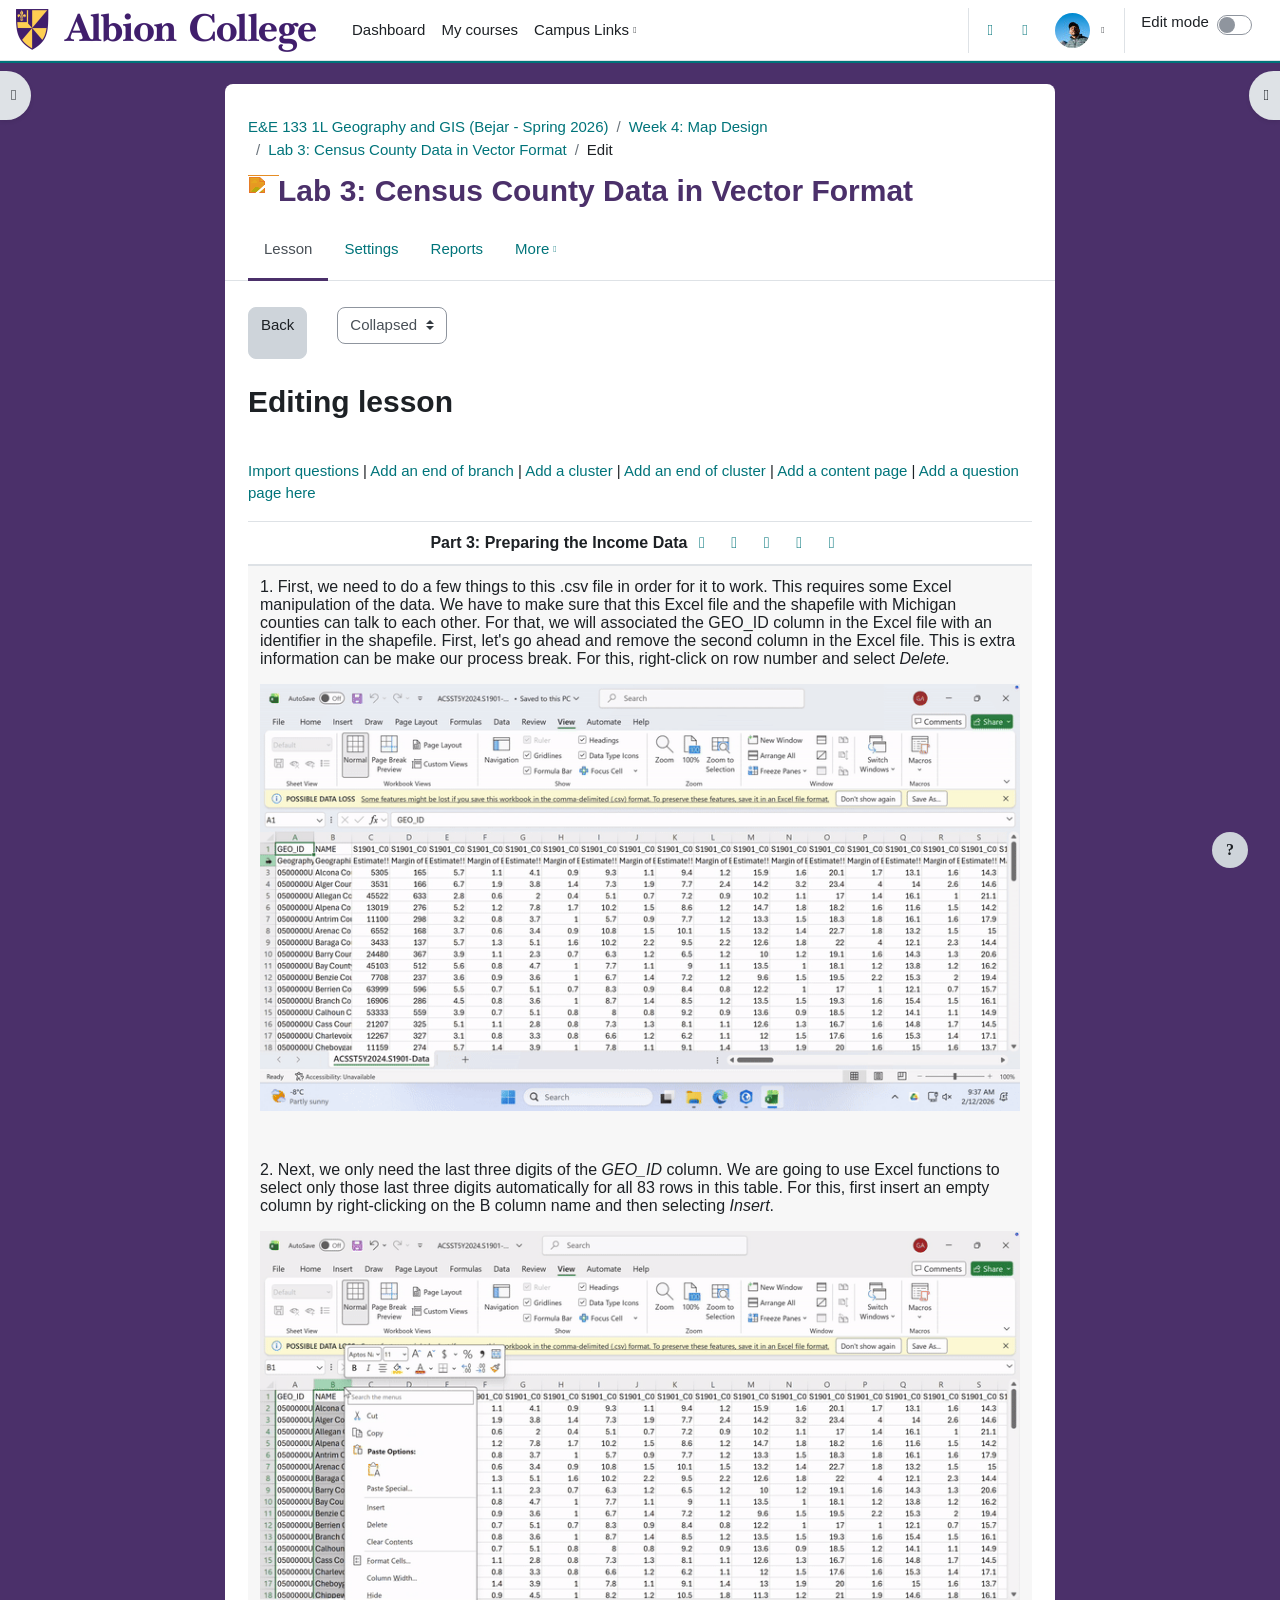
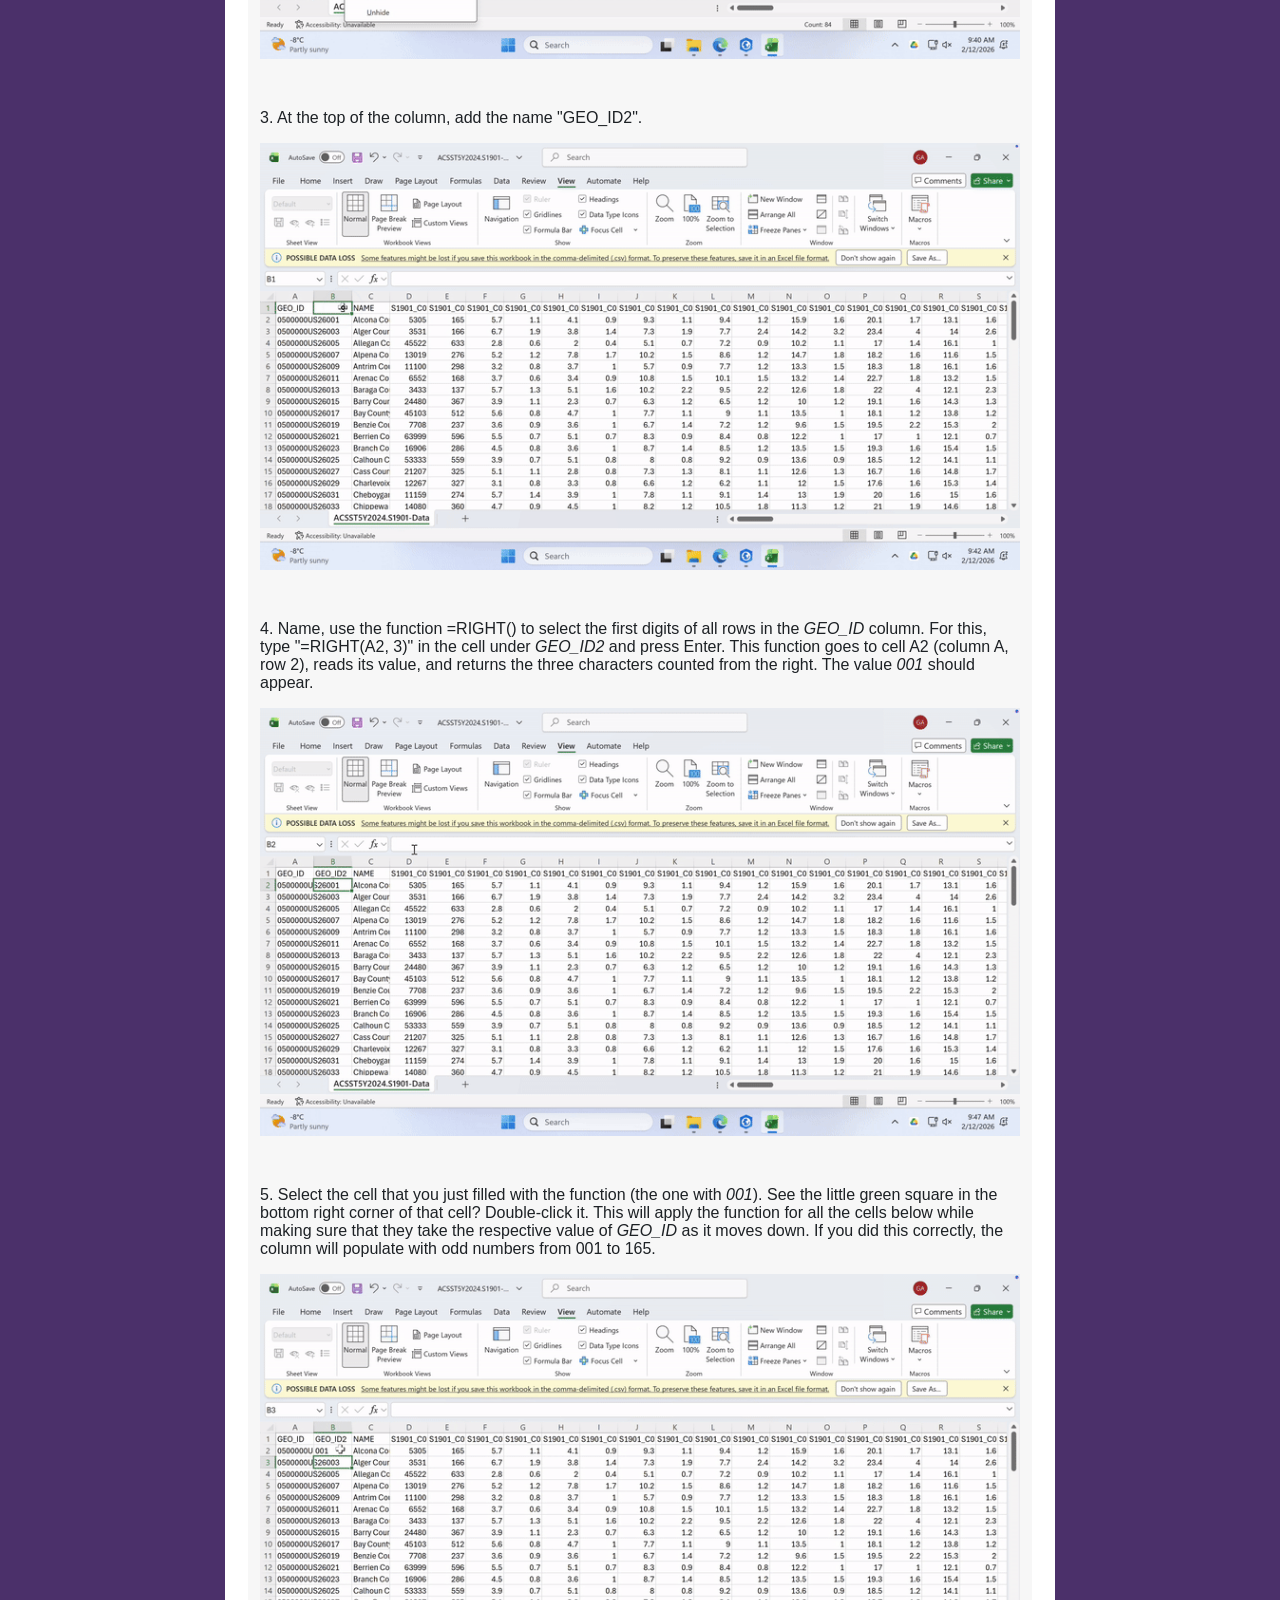
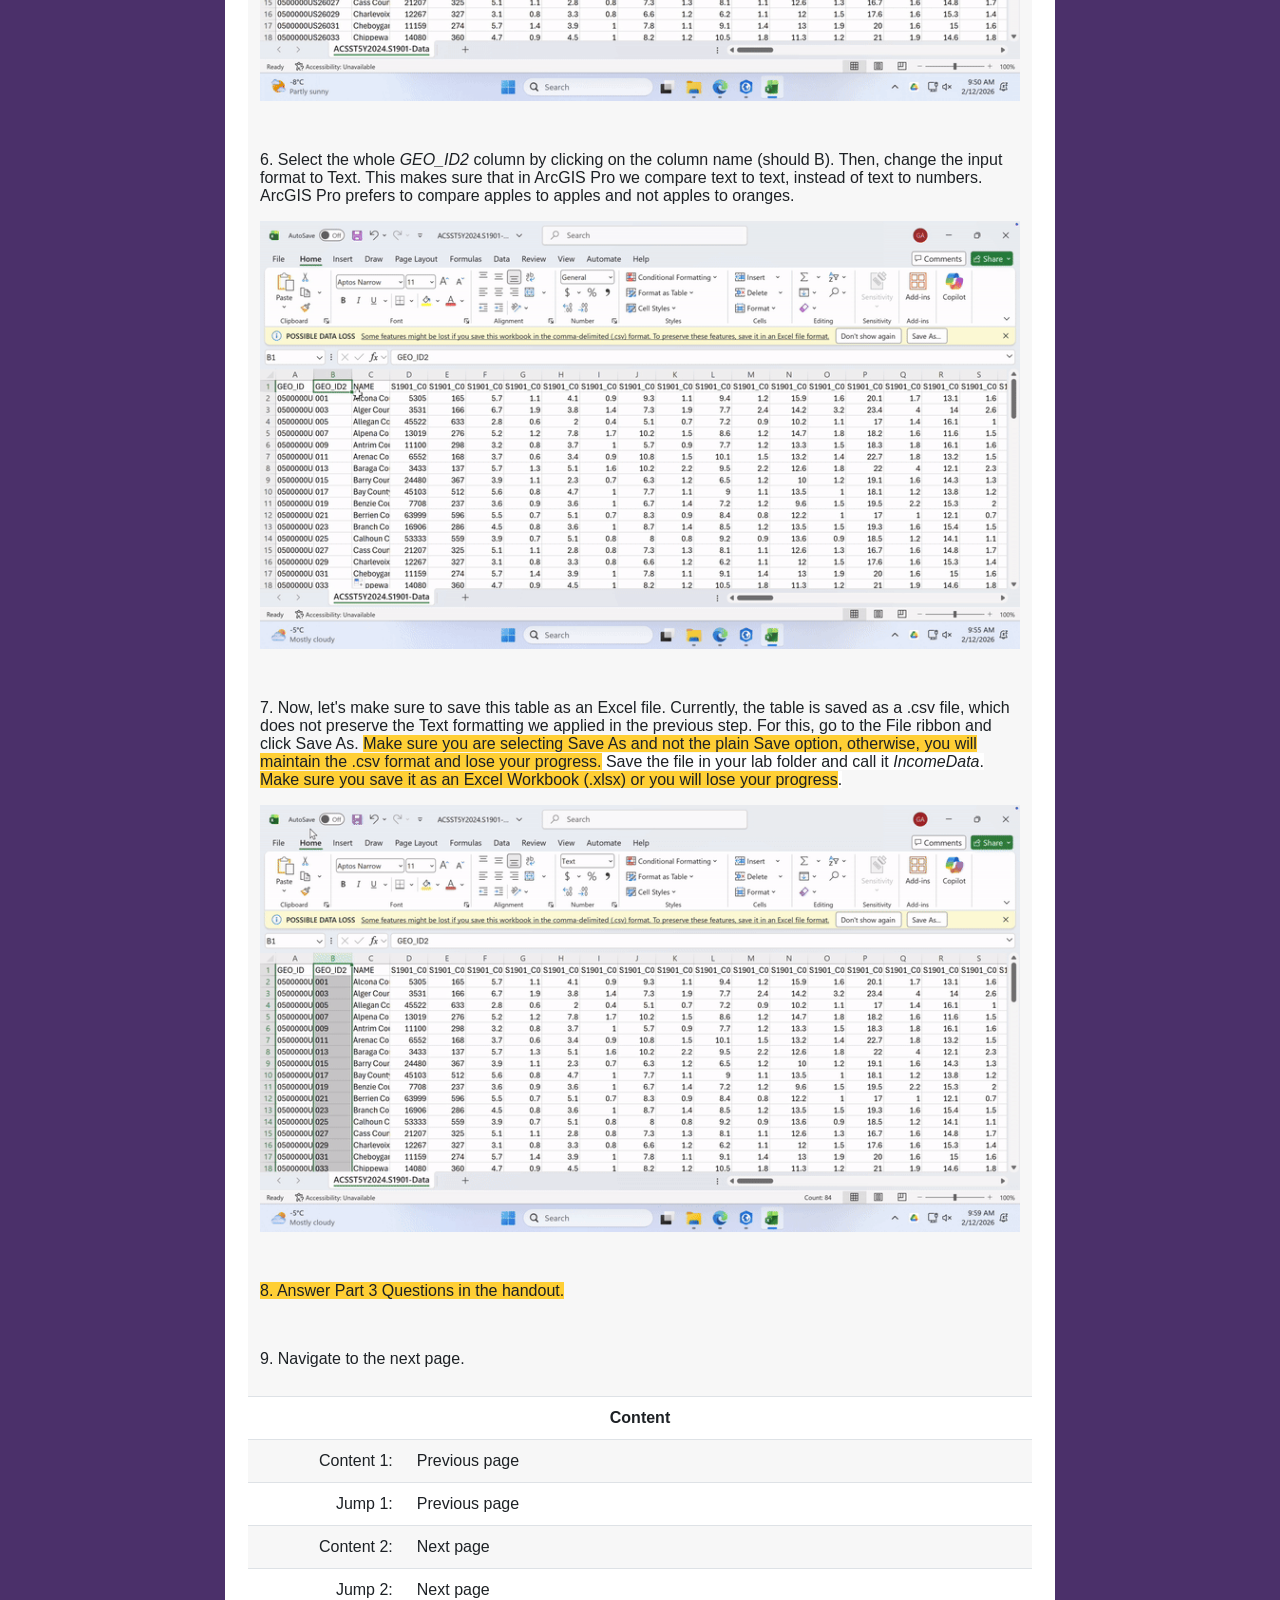
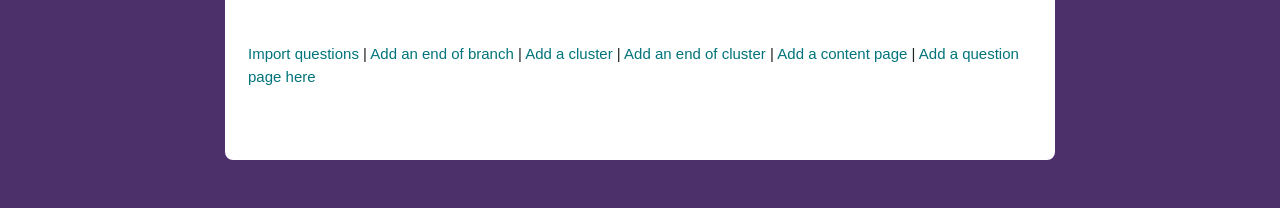
==== sample-assignment/index.html @ 01aa6464 "Added sample assignment" ====
<html dir="ltr" lang="en" xml:lang="en" class="yui3-js-enabled"><head>
    <title>E&amp;E 133 1L (Bejar - Spring 2026): Lab 3: Census County Data in Vector Format: Edit | Albion College</title>
    <link rel="shortcut icon" href="https://courses.albion.edu/theme/image.php/boost/theme/1770996211/favicon">
    <meta http-equiv="Content-Type" content="text/html; charset=utf-8">
<meta name="keywords" content="moodle, E&amp;E 133 1L (Bejar - Spring 2026): Lab 3: Census County Data in Vector Format: Edit | Albion College">
<link rel="stylesheet" type="text/css" href="theme/yui_combo.php"><link rel="stylesheet" type="text/css" href="theme/styles.php/boost/1770996211_1/all">


    <meta name="viewport" content="width=device-width, initial-scale=1.0">
<script type="text/javascript" charset="utf-8" async="" data-requirecontext="_" data-requiremodule="core/first" src="lib/requirejs.php/1770996211/core/first.js"></script><script type="text/javascript" charset="utf-8" async="" data-requirecontext="_" data-requiremodule="jqueryprivate" src="lib/javascript.php/1770996211/lib/requirejs/jquery_private.js"></script><script type="text/javascript" charset="utf-8" async="" data-requirecontext="_" data-requiremodule="jquery" src="lib/javascript.php/1770996211/lib/jquery/jquery_3.7.1.min.js"></script></head>
<body id="page-mod-lesson-edit" class="format-topics limitedwidth path-mod path-mod-lesson chrome dir-ltr lang-en_us yui-skin-sam yui3-skin-sam courses-albion-edu pagelayout-incourse course-17602 context-818056 cmid-650491 cm-type-lesson category-144 theme uses-drawers jsenabled">
<div class="toast-wrapper mx-auto py-0 fixed-top" role="status" aria-live="polite"></div>
<div id="page-wrapper" class="d-print-block">

    <div>
    <a class="sr-only sr-only-focusable" href="#maincontent">Skip to main content</a>
</div><script src="lib/javascript.php/1770996211/lib/polyfills/polyfill.js"></script>
<script src="theme/yui_combo.php"></script><script src="lib/javascript.php/1770996211/lib/javascript_static.js"></script>




    <nav class="navbar fixed-top navbar-light bg-white navbar-expand" aria-label="Site navigation">
        <div class="container-fluid">
            <button class="navbar-toggler aabtn d-block d-md-none px-1 my-1 border-0" data-toggler="drawers" data-action="toggle" data-target="theme_boost-drawers-primary">
                <span class="navbar-toggler-icon"></span>
                <span class="sr-only">Side panel</span>
            </button>
    
            <a href="https://courses.albion.edu/my/courses.php" class="navbar-brand d-none d-md-flex align-items-center m-0 me-4 p-0 aabtn">
    
                    <img src="pluginfile.php/1/core_admin/logocompact/300x300/1770996211/albion_2_20color.png" class="logo me-1" alt="Albion College">
            </a>
                <div class="primary-navigation">
                    <nav class="moremenu navigation observed">
                        <ul id="moremenu-69914326d7379-navbar-nav" role="menubar" class="nav more-nav navbar-nav">
                                    <li data-key="home" class="nav-item" role="none" data-forceintomoremenu="false">
                                                <a role="menuitem" class="nav-link  " href="https://courses.albion.edu/?redirect=0" data-disableactive="true" tabindex="0" aria-current="true">
                                                    Home
                                                </a>
                                    </li>
                                    <li data-key="myhome" class="nav-item" role="none" data-forceintomoremenu="false">
                                                <a role="menuitem" class="nav-link  " href="https://courses.albion.edu/my/" data-disableactive="true" tabindex="-1">
                                                    Dashboard
                                                </a>
                                    </li>
                                    <li data-key="mycourses" class="nav-item" role="none" data-forceintomoremenu="false">
                                                <a role="menuitem" class="nav-link  " href="https://courses.albion.edu/my/courses.php" data-disableactive="true" tabindex="-1">
                                                    My courses
                                                </a>
                                    </li>
                                    <li class="dropdown nav-item" role="none" data-forceintomoremenu="false">
                                        <a class="dropdown-toggle nav-link  " id="drop-down-69914326d727a" role="menuitem" data-toggle="dropdown" aria-haspopup="true" aria-expanded="false" href="#" aria-controls="drop-down-menu-69914326d727a" tabindex="-1">
                                            Campus Links
                                        </a>
                                        <div class="dropdown-menu" role="menu" id="drop-down-menu-69914326d727a" aria-labelledby="drop-down-69914326d727a">
                                                        <a class="dropdown-item" role="menuitem" href="https://albion.edu/ " target="_blank" data-disableactive="true" tabindex="-1">
                                                            Albion Home
                                                        </a>
                                                        <a class="dropdown-item" role="menuitem" href="https://www.albion.edu/offices/registrar/academic-calendar/" target="_blank" data-disableactive="true" tabindex="-1">
                                                            Academic Calendar
                                                        </a>
                                                        <a class="dropdown-item" role="menuitem" href="https://today.albion.edu/ " target="_blank" data-disableactive="true" tabindex="-1">
                                                            Albion Today
                                                        </a>
                                                        <a class="dropdown-item" role="menuitem" href="https://www.albion.edu/events/ " target="_blank" data-disableactive="true" tabindex="-1">
                                                            Campus Events
                                                        </a>
                                                        <a class="dropdown-item" role="menuitem" href="https://library.albion.edu/" target="_blank" data-disableactive="true" tabindex="-1">
                                                            Library
                                                        </a>
                                                        <a class="dropdown-item" role="menuitem" href="https://www.albion.edu/offices/cutler-center/accessibility-services/ " target="_blank" data-disableactive="true" tabindex="-1">
                                                            Accessibility Services
                                                        </a>
                                                        <a class="dropdown-item" role="menuitem" href="https://www.albion.edu/offices/cutler-center/tutoring/ " target="_blank" data-disableactive="true" tabindex="-1">
                                                            Peer Tutoring
                                                        </a>
                                                        <a class="dropdown-item" role="menuitem" href="https://www.albion.edu/offices/cutler-center/writing-consultations/ " target="_blank" data-disableactive="true" tabindex="-1">
                                                            Writing Center Consultations
                                                        </a>
                                                        <a class="dropdown-item" role="menuitem" href="https://coursewebs.albion.edu/grade/report/overview/index.php" data-disableactive="true" tabindex="-1">
                                                            View Grades
                                                        </a>
                                        </div>
                                    </li>
                            <li role="none" class="nav-item dropdown dropdownmoremenu d-none" data-region="morebutton">
                                <a class="dropdown-toggle nav-link " href="#" id="moremenu-dropdown-69914326d7379" role="menuitem" data-toggle="dropdown" aria-haspopup="true" aria-expanded="false" tabindex="-1">
                                    More
                                </a>
                                <ul class="dropdown-menu dropdown-menu-left" data-region="moredropdown" aria-labelledby="moremenu-dropdown-69914326d7379" role="menu">
                                </ul>
                            </li>
                        </ul>
                    </nav>
                </div>
    
            <ul class="navbar-nav d-none d-md-flex my-1 px-1">
                <!-- page_heading_menu -->
                
            </ul>
    
            <div id="usernavigation" class="navbar-nav ms-auto h-100">
                    <div id="searchinput-navbar-69914326d83f669914326d3d9f6" class="simplesearchform">
    <div class="collapse" id="searchform-navbar">
        <form autocomplete="off" action="https://courses.albion.edu/search/index.php" method="get" accept-charset="utf-8" class="mform d-flex flex-wrap align-items-center searchform-navbar">
                <input type="hidden" name="context" value="818056">
            <div class="input-group">
                <label for="searchinput-69914326d83f669914326d3d9f6">
                    <span class="sr-only">Search</span>
                </label>
                    <input type="text" id="searchinput-69914326d83f669914326d3d9f6" class="form-control withclear" placeholder="Search" aria-label="Search" name="q" data-region="input" autocomplete="off">
                    <a class="btn btn-close" data-action="closesearch" data-toggle="collapse" href="#searchform-navbar" role="button">
                        <i class="icon fa fa-xmark fa-fw " aria-hidden="true"></i>
                        <span class="sr-only">Close</span>
                    </a>
                <div class="input-group-append">
                    <button type="submit" class="btn btn-submit" data-action="submit">
                        <i class="icon fa fa-magnifying-glass fa-fw " aria-hidden="true"></i>
                        <span class="sr-only">Search</span>
                    </button>
                </div>
            </div>
        </form>
    </div>
    <a class="btn btn-open rounded-0 nav-link" data-toggle="collapse" data-action="opensearch" href="#searchform-navbar" role="button" aria-expanded="false" aria-controls="searchform-navbar" title="Toggle search input">
        <i class="icon fa fa-magnifying-glass fa-fw " aria-hidden="true"></i>
        <span class="sr-only">Toggle search input</span>
    </a>
</div>
                    <div class="divider border-start h-75 align-self-center mx-1"></div>
                <div class="popover-region collapsed popover-region-notifications" id="nav-notification-popover-container" data-userid="11160" data-region="popover-region">
    <div class="popover-region-toggle nav-link icon-no-margin" data-region="popover-region-toggle" aria-controls="popover-region-container-69914326d876269914326d3d9f7" aria-haspopup="true" aria-expanded="false" aria-label=" Show notification window with no new notifications   " title=" Show notification window with no new notifications   " tabindex="0" role="button">
                <i class="icon fa fa-bell fa-fw " aria-hidden="true"></i>
        <div class="count-container hidden" data-region="count-container" aria-hidden="true">
            0
        </div>

    </div>
    <div id="popover-region-container-69914326d876269914326d3d9f7" class="popover-region-container" data-region="popover-region-container" aria-hidden="true" aria-label="Notification window" role="region">
        <div class="popover-region-header-container">
            <h3 class="popover-region-header-text" data-region="popover-region-header-text">Notifications</h3>
            <div class="popover-region-header-actions" data-region="popover-region-header-actions">        <a class="mark-all-read-button" href="#" title="Mark all as read" data-action="mark-all-read" role="button" aria-label="Mark all as read">
            <span class="normal-icon"><i class="icon fa fa-check fa-fw " aria-hidden="true"></i></span>
            <span class="loading-icon icon-no-margin"><i class="icon fa fa-spinner fa-spin fa-fw " title="Loading" role="img" aria-label="Loading"></i></span>
            <span aria-live="polite" class="sr-only" data-region="notification-read-feedback"></span>
        </a>
            <a href="https://courses.albion.edu/message/notificationpreferences.php" title="Notification preferences" aria-label="Notification preferences">
                <i class="icon fa fa-gear fa-fw " aria-hidden="true"></i></a>
</div>
        </div>
        <div class="popover-region-content-container" data-region="popover-region-content-container">
            <div class="popover-region-content" data-region="popover-region-content">
                        <div class="all-notifications" data-region="all-notifications" role="log" aria-busy="false" aria-atomic="false" aria-relevant="additions"></div>
        <div class="empty-message" tabindex="0" data-region="empty-message">You have no notifications</div>

            </div>
            <span class="loading-icon icon-no-margin"><i class="icon fa fa-spinner fa-spin fa-fw " title="Loading" role="img" aria-label="Loading"></i></span>
        </div>
                <a class="see-all-link" href="https://courses.albion.edu/message/output/popup/notifications.php">
                    <div class="popover-region-footer-container">
                        <div class="popover-region-seeall-text">See all</div>
                    </div>
                </a>
    </div>
</div><div class="popover-region collapsed" data-region="popover-region-messages">
    <a id="message-drawer-toggle-69914326d8b0569914326d3d9f8" class="nav-link popover-region-toggle position-relative icon-no-margin" href="#" aria-label="Toggle messaging drawer" title="Toggle messaging drawer" role="button" aria-expanded="false" aria-describedby="unread-messages-count-69914326d8b0569914326d3d9f8">
        <i class="icon fa fa-message fa-fw " aria-hidden="true"></i>
        <div class="count-container hidden" data-region="count-container">
            <span aria-hidden="true">0</span>
            <span class="sr-only" id="unread-messages-count-69914326d8b0569914326d3d9f8">There are 0 unread conversations</span>
        </div>
    </a>
    <span class="sr-only sr-only-focusable" data-region="jumpto" tabindex="-1"></span></div>
                <div class="d-flex align-items-stretch usermenu-container" data-region="usermenu">
                        <div class="usermenu">
                                <div class="dropdown show">
                                    <a href="#" role="button" id="user-menu-toggle" data-toggle="dropdown" aria-label="User menu" aria-haspopup="true" aria-controls="user-action-menu" class="btn dropdown-toggle">
                                        <span class="userbutton">
                                            <span class="avatars">
                                                    <span class="avatar current">
                                                        <img src="pluginfile.php/787821/user/icon/boost/f2" class="userpicture" width="35" height="35" alt="">
                                                    </span>
                                            </span>
                                        </span>
                                    </a>
                                    <div id="user-action-menu" class="dropdown-menu dropdown-menu-right">
                                        <div id="usermenu-carousel" class="carousel slide" data-touch="false" data-interval="false" data-keyboard="false">
                                            <div class="carousel-inner">
                                                <div id="carousel-item-main" class="carousel-item active" role="menu" tabindex="-1" aria-label="User">
                                                            <a href="https://courses.albion.edu/user/profile.php" class="dropdown-item" role="menuitem" tabindex="-1">
                                                                    
                                                                Profile
                                                            </a>
                                                        
                                                            <a href="https://courses.albion.edu/grade/report/overview/index.php" class="dropdown-item" role="menuitem" tabindex="-1">
                                                                    
                                                                View Grades
                                                            </a>
                                                        
                                                            <a href="https://courses.albion.edu/calendar/view.php?view=month" class="dropdown-item" role="menuitem" tabindex="-1">
                                                                    
                                                                Calendar
                                                            </a>
                                                        
                                                        <div class="dropdown-divider"></div>
                                                            <a href="https://courses.albion.edu/user/preferences.php" class="dropdown-item" role="menuitem" tabindex="-1">
                                                                    
                                                                Preferences
                                                            </a>
                                                        
                                                            <a href="#" class="carousel-navigation-link dropdown-item" role="menuitem" tabindex="-1" data-carousel-target-id="carousel-item-69914326d766d">
                                                                    
                                                                Language
                                                            </a>
                                                        
                                                            <a href="https://courses.albion.edu/course/switchrole.php?id=17602&amp;switchrole=-1&amp;returnurl=%2Fmod%2Flesson%2Fedit.php%3Fid%3D650491%26mode%3Dsingle" class="dropdown-item" role="menuitem" tabindex="-1">
                                                                    
                                                                Switch role to...
                                                            </a>
                                                        <div class="dropdown-divider"></div>
                                                            <a href="https://courses.albion.edu/login/logout.php?sesskey=QKSdjbCVOu" class="dropdown-item" role="menuitem" tabindex="-1">
                                                                    
                                                                Log out
                                                            </a>
                                                        
                                                </div>
                                                    <div id="carousel-item-69914326d766d" role="menu" class="carousel-item submenu" tabindex="-1" aria-label="Language selector">
                                                        <div class="d-flex flex-column h-100">
                                                            <div class="header">
                                                                <button type="button" class="btn btn-icon carousel-navigation-link text-decoration-none text-body" data-carousel-target-id="carousel-item-main" aria-label="Go back to user menu">
                                                                    <span class="dir-rtl-hide"><img class="icon " alt="" aria-hidden="true" src="theme/image.php/boost/core/1770996211/i/arrow_left"></span>
                                                                    <span class="dir-ltr-hide"><img class="icon " alt="" aria-hidden="true" src="theme/image.php/boost/core/1770996211/i/arrow_right"></span>
                                                                </button>
                                                                <span class="ps-2" id="carousel-item-title-69914326d766d">Language selector</span>
                                                            </div>
                                                            <div class="dropdown-divider"></div>
                                                            <div class="items h-100 overflow-auto" role="menu" aria-labelledby="carousel-item-title-69914326d766d">
                                                                        <a href="https://courses.albion.edu/mod/lesson/edit.php?id=650491&amp;mode=single&amp;lang=de" class="dropdown-item ps-5" role="menuitem" tabindex="-1" lang="de">
                                                                            Deutsch ‎(de)‎
                                                                        </a>
                                                                        <a href="https://courses.albion.edu/mod/lesson/edit.php?id=650491&amp;mode=single&amp;lang=de_du" class="dropdown-item ps-5" role="menuitem" tabindex="-1" lang="de">
                                                                            Deutsch (du) ‎(de_du)‎
                                                                        </a>
                                                                        <a href="#" class="dropdown-item ps-5" role="menuitem" tabindex="-1" aria-current="true">
                                                                            English ‎(en_us)‎
                                                                        </a>
                                                                        <a href="https://courses.albion.edu/mod/lesson/edit.php?id=650491&amp;mode=single&amp;lang=es_es" class="dropdown-item ps-5" role="menuitem" tabindex="-1" lang="es">
                                                                            Español - España ‎(es_es)‎
                                                                        </a>
                                                                        <a href="https://courses.albion.edu/mod/lesson/edit.php?id=650491&amp;mode=single&amp;lang=es" class="dropdown-item ps-5" role="menuitem" tabindex="-1" lang="es">
                                                                            Español - Internacional ‎(es)‎
                                                                        </a>
                                                                        <a href="https://courses.albion.edu/mod/lesson/edit.php?id=650491&amp;mode=single&amp;lang=fr" class="dropdown-item ps-5" role="menuitem" tabindex="-1" lang="fr">
                                                                            Français ‎(fr)‎
                                                                        </a>
                                                                        <a href="https://courses.albion.edu/mod/lesson/edit.php?id=650491&amp;mode=single&amp;lang=ja" class="dropdown-item ps-5" role="menuitem" tabindex="-1" lang="ja">
                                                                            日本語 ‎(ja)‎
                                                                        </a>
                                                            </div>
                                                        </div>
                                                    </div>
                                            </div>
                                        </div>
                                    </div>
                                </div>
                        </div>
                </div>
                <div class="divider border-start h-75 align-self-center ms-1 me-3"></div>
<form action="https://courses.albion.edu/editmode.php" method="post" class="d-flex align-items-center editmode-switch-form">
    <div class="input-group">
        <label class="me-2 mb-0 " for="69914326d8f7569914326d3d9f9-editingswitch">
            Edit mode
        </label>
        <div class="custom-control custom-switch">
            <input type="checkbox" name="setmode" class="custom-control-input" id="69914326d8f7569914326d3d9f9-editingswitch" data-context="818056" data-pageurl="https://courses.albion.edu/mod/lesson/edit.php?id=650491&amp;mode=single">
            <span class="custom-control-label">&nbsp;</span>
        </div>
    </div>
    <input type="hidden" name="sesskey" value="QKSdjbCVOu">
    <input type="hidden" name="pageurl" value="https://courses.albion.edu/mod/lesson/edit.php?id=650491&amp;mode=single">
    <input type="hidden" name="context" value="818056">
    <noscript>
        <input type="submit" value="Set mode">
    </noscript>
</form>
            </div>
        </div>
    </nav>
    

<div class="drawer drawer-left drawer-primary d-print-none" data-region="fixed-drawer" id="theme_boost-drawers-primary" data-preference="" data-state="show-drawer-primary" data-forceopen="0" data-close-on-resize="1" aria-hidden="true">
    <div class="drawerheader">
        <button class="btn drawertoggle icon-no-margin hidden" data-toggler="drawers" data-action="closedrawer" data-target="theme_boost-drawers-primary" data-toggle="tooltip" data-placement="right" title="Close drawer" data-aria-hidden-tab-index="" tabindex="-1">
            <i class="icon fa fa-xmark fa-fw " aria-hidden="true"></i>
        </button>
        <a href="https://courses.albion.edu/my/courses.php" title="Albion College" data-region="site-home-link" class="aabtn text-reset d-flex align-items-center py-1 h-100 d-md-none" data-aria-hidden-tab-index="" tabindex="-1">
                        <img src="pluginfile.php/1/core_admin/logocompact/300x300/1770996211/albion_2_20color.png" class="logo py-1 h-100" alt="Albion College">

        </a>
        <div class="drawerheadercontent hidden">
            
        </div>
    </div>
    <div class="drawercontent drag-container" data-usertour="scroller">
                <div class="list-group">
                <a href="https://courses.albion.edu/?redirect=0" class="list-group-item list-group-item-action  " data-aria-hidden-tab-index="" tabindex="-1">
                    Home
                </a>
                <a href="https://courses.albion.edu/my/" class="list-group-item list-group-item-action  " data-aria-hidden-tab-index="" tabindex="-1">
                    Dashboard
                </a>
                <a href="https://courses.albion.edu/my/courses.php" class="list-group-item list-group-item-action  " data-aria-hidden-tab-index="" tabindex="-1">
                    My courses
                </a>
                <a id="drop-down-1" href="#" class="list-group-item list-group-item-action icons-collapse-expand collapsed d-flex" data-toggle="collapse" data-target="#drop-down-menu-1" aria-expanded="false" aria-controls="drop-down-menu-1" data-aria-hidden-tab-index="" tabindex="-1">
                    Campus Links
                    <span class="ms-auto expanded-icon icon-no-margin mx-2">
                        <i class="icon fa fa-chevron-down fa-fw " aria-hidden="true"></i>
                        <span class="sr-only">
                            Collapse
                        </span>
                    </span>
                    <span class="ms-auto collapsed-icon icon-no-margin mx-2">
                        <i class="icon fa fa-chevron-right fa-fw " aria-hidden="true"></i>
                        <span class="sr-only">
                            Expand
                        </span>
                    </span>
                </a>
                <div class="collapse list-group-item p-0 border-0" role="menu" id="drop-down-menu-1" aria-labelledby="drop-down-1">
                             <a href="https://albion.edu/ " target="_blank" class="ps-5 bg-light list-group-item list-group-item-action" data-aria-hidden-tab-index="" tabindex="-1">Albion Home</a>
                             <a href="https://www.albion.edu/offices/registrar/academic-calendar/" target="_blank" class="ps-5 bg-light list-group-item list-group-item-action" data-aria-hidden-tab-index="" tabindex="-1">Academic Calendar</a>
                             <a href="https://today.albion.edu/ " target="_blank" class="ps-5 bg-light list-group-item list-group-item-action" data-aria-hidden-tab-index="" tabindex="-1">Albion Today</a>
                             <a href="https://www.albion.edu/events/ " target="_blank" class="ps-5 bg-light list-group-item list-group-item-action" data-aria-hidden-tab-index="" tabindex="-1">Campus Events</a>
                             <a href="https://library.albion.edu/" target="_blank" class="ps-5 bg-light list-group-item list-group-item-action" data-aria-hidden-tab-index="" tabindex="-1">Library</a>
                             <a href="https://www.albion.edu/offices/cutler-center/accessibility-services/ " target="_blank" class="ps-5 bg-light list-group-item list-group-item-action" data-aria-hidden-tab-index="" tabindex="-1">Accessibility Services</a>
                             <a href="https://www.albion.edu/offices/cutler-center/tutoring/ " target="_blank" class="ps-5 bg-light list-group-item list-group-item-action" data-aria-hidden-tab-index="" tabindex="-1">Peer Tutoring</a>
                             <a href="https://www.albion.edu/offices/cutler-center/writing-consultations/ " target="_blank" class="ps-5 bg-light list-group-item list-group-item-action" data-aria-hidden-tab-index="" tabindex="-1">Writing Center Consultations</a>
                             <a href="https://coursewebs.albion.edu/grade/report/overview/index.php" class="ps-5 bg-light list-group-item list-group-item-action" data-aria-hidden-tab-index="" tabindex="-1">View Grades</a>
                </div>
        </div>

    </div>
</div>
        <div class="drawer drawer-left d-print-none scrolled" data-region="fixed-drawer" id="theme_boost-drawers-courseindex" data-preference="drawer-open-index" data-state="show-drawer-left" data-forceopen="0" data-close-on-resize="0" aria-hidden="true">
    <div class="drawerheader">
        <button class="btn drawertoggle icon-no-margin hidden" data-toggler="drawers" data-action="closedrawer" data-target="theme_boost-drawers-courseindex" data-toggle="tooltip" data-placement="right" title="Close course index" data-aria-hidden-tab-index="" tabindex="-1">
            <i class="icon fa fa-xmark fa-fw " aria-hidden="true"></i>
        </button>
        <a href="https://courses.albion.edu/my/courses.php" title="Albion College" data-region="site-home-link" class="aabtn text-reset d-flex align-items-center py-1 h-100 d-md-none" data-aria-hidden-tab-index="" tabindex="-1">
            
        </a>
        <div class="drawerheadercontent hidden">
                            <div id="courseindexdrawercontrols" class="dropdown">
                    <button class="btn btn-icon rounded-circle mx-2" type="button" data-toggle="dropdown" aria-haspopup="true" aria-expanded="false" title="Course index options" data-aria-hidden-tab-index="" tabindex="-1">
                        <i class="icon fa fa-ellipsis-v fa-fw m-0" aria-hidden="true"></i>
                    </button>
                    <div class="dropdown-menu dropdown-menu-right">
                        <a class="dropdown-item" href="#" data-action="expandallcourseindexsections" data-aria-hidden-tab-index="" tabindex="-1">
                            <i class="icon fa fa-angles-down fa-fw " aria-hidden="true"></i>
                            Expand all
                        </a>
                        <a class="dropdown-item" href="#" data-action="collapseallcourseindexsections" data-aria-hidden-tab-index="" tabindex="-1">
                            <span class="dir-rtl-hide"><i class="icon fa fa-angles-right fa-fw " aria-hidden="true"></i></span>
                            <span class="dir-ltr-hide"><i class="icon fa fa-angles-left fa-fw " aria-hidden="true"></i></span>
                            Collapse all
                        </a>
                    </div>
                </div>

        </div>
    </div>
    <div class="drawercontent drag-container" data-usertour="scroller">
                        <nav id="courseindex" class="courseindex">
    <div id="courseindex-content">
        <div id="course-index" class="courseindex " role="tree">


    <div class="courseindex-section  " id="course-index-section-281818" data-for="section" data-id="281818" data-number="0" role="treeitem" aria-owns="courseindexcollapse0" tabindex="-1" aria-selected="true" data-aria-hidden-tab-index="0">
        <div class="courseindex-item d-flex courseindex-section-title" id="courseindexsection0" data-for="section_item" tabindex="-1">
            <a data-toggle="collapse" href="#courseindexcollapse0" class="courseindex-chevron icons-collapse-expand " aria-expanded="true" aria-controls="courseindexcollapse0" tabindex="-1">
                <span class="collapsed-icon icon-no-margin me-1" title="Expand" tabindex="-1">
                    <span class="dir-rtl-hide" tabindex="-1"><i class="icon fa fa-chevron-right fa-fw " aria-hidden="true" tabindex="-1"></i></span>
                    <span class="dir-ltr-hide" tabindex="-1"><i class="icon fa fa-chevron-left fa-fw " aria-hidden="true" tabindex="-1"></i></span>
                    <span class="sr-only" tabindex="-1">Expand</span>
                </span>
                <span class="expanded-icon icon-no-margin me-1" title="Collapse" tabindex="-1">
                    <i class="icon fa fa-chevron-down fa-fw " aria-hidden="true" tabindex="-1"></i>
                    <span class="sr-only" tabindex="-1">Collapse</span>
                </span>
            </a>
            <a href="https://courses.albion.edu/course/section.php?id=281818" class="courseindex-link text-truncate" data-action="togglecourseindexsection" data-for="section_title" tabindex="-1">
                General
            </a>
            <span class="current-badge badge bg-primary text-white ms-2 px-2 rounded-pill" tabindex="-1">
                Highlighted
            </span>
            <span class="courseindex-locked ms-1" data-for="cm_name" tabindex="-1">
                <i class="icon fa fa-lock fa-fw " aria-hidden="true" tabindex="-1"></i>
            </span>
        </div>
        <div id="courseindexcollapse0" class="courseindex-item-content collapse show" aria-labelledby="courseindexsection0" role="group" tabindex="-1">
            <ul class="courseindex-sectioncontent unlist" data-for="cmlist" data-id="281818" role="group" tabindex="-1">


                <li class="courseindex-item
                        
                        
                        
                        d-flex
                        
                        " id="course-index-cm-627510" data-for="cm" data-id="627510" role="treeitem" tabindex="-1" aria-selected="false">
                        <span class="completioninfo" data-for="cm_completion" data-value="NaN" tabindex="-1"></span>
                            <a class="courseindex-link text-truncate" href="https://courses.albion.edu/mod/forum/view.php?id=627510" data-for="cm_name" tabindex="-1">
                                Announcements
                            </a>
                        <span class="courseindex-locked ms-1" data-for="cm_name" tabindex="-1">
                            <i class="icon fa fa-lock fa-fw " aria-hidden="true" tabindex="-1"></i>
                        </span>
                </li>


                <li class="courseindex-item
                        
                        
                        
                        d-flex
                        
                        " id="course-index-cm-644099" data-for="cm" data-id="644099" role="treeitem" tabindex="-1" aria-selected="false">
                        <span class="completioninfo" data-for="cm_completion" data-value="NaN" tabindex="-1"></span>
                            <a class="courseindex-link text-truncate" href="https://courses.albion.edu/mod/resource/view.php?id=644099" data-for="cm_name" tabindex="-1">
                                Course Syllabus (v. 20260114)
                            </a>
                        <span class="courseindex-locked ms-1" data-for="cm_name" tabindex="-1">
                            <i class="icon fa fa-lock fa-fw " aria-hidden="true" tabindex="-1"></i>
                        </span>
                </li>


                <li class="courseindex-item
                        
                        
                        
                        d-flex
                        
                        " id="course-index-cm-644100" data-for="cm" data-id="644100" role="treeitem" tabindex="-1" aria-selected="false">
                        <span class="completioninfo" data-for="cm_completion" data-value="NaN" tabindex="-1"></span>
                            <a class="courseindex-link text-truncate" href="https://courses.albion.edu/mod/url/view.php?id=644100" data-for="cm_name" tabindex="-1">
                                Student Hours Appointments
                            </a>
                        <span class="courseindex-locked ms-1" data-for="cm_name" tabindex="-1">
                            <i class="icon fa fa-lock fa-fw " aria-hidden="true" tabindex="-1"></i>
                        </span>
                </li>


                <li class="courseindex-item
                        
                        
                        dimmed
                        d-flex
                        
                        " id="course-index-cm-647464" data-for="cm" data-id="647464" role="treeitem" tabindex="-1" aria-selected="false">
                        <span class="completioninfo" data-for="cm_completion" data-value="NaN" tabindex="-1"></span>
                            <a class="courseindex-link text-truncate" href="https://courses.albion.edu/mod/googlemeet/view.php?id=647464" data-for="cm_name" tabindex="-1">
                                E&amp;E133 Recordings on Google Meet
                            </a>
                        <span class="courseindex-locked ms-1" data-for="cm_name" tabindex="-1">
                            <i class="icon fa fa-lock fa-fw " aria-hidden="true" tabindex="-1"></i>
                        </span>
                </li>


                <li class="courseindex-item
                        
                        
                        
                        d-flex
                        
                        " id="course-index-cm-648037" data-for="cm" data-id="648037" role="treeitem" tabindex="-1" aria-selected="false">
                        <span class="completioninfo" data-for="cm_completion" data-value="NaN" tabindex="-1"></span>
                            <a class="courseindex-link text-truncate" href="https://courses.albion.edu/mod/attendance/view.php?id=648037" data-for="cm_name" tabindex="-1">
                                Attendance
                            </a>
                        <span class="courseindex-locked ms-1" data-for="cm_name" tabindex="-1">
                            <i class="icon fa fa-lock fa-fw " aria-hidden="true" tabindex="-1"></i>
                        </span>
                </li>


                <li class="courseindex-item
                        
                        
                        
                        d-flex
                        
                        " id="course-index-cm-650391" data-for="cm" data-id="650391" role="treeitem" tabindex="-1" aria-selected="false">
                        <span class="completioninfo" data-for="cm_completion" data-value="NaN" tabindex="-1"></span>
                            <a class="courseindex-link text-truncate" href="https://courses.albion.edu/mod/folder/view.php?id=650391" data-for="cm_name" tabindex="-1">
                                Lecture Slides in PDF Format
                            </a>
                        <span class="courseindex-locked ms-1" data-for="cm_name" tabindex="-1">
                            <i class="icon fa fa-lock fa-fw " aria-hidden="true" tabindex="-1"></i>
                        </span>
                </li>
            </ul>
        </div>
    </div>


    <div class="courseindex-section  " id="course-index-section-289826" data-for="section" data-id="289826" data-number="1" role="treeitem" aria-owns="courseindexcollapse1" tabindex="-1" aria-selected="false">
        <div class="courseindex-item d-flex
                
                
                courseindex-section-title" id="courseindexsection1" data-for="section_item" tabindex="-1">
            <a data-toggle="collapse" href="#courseindexcollapse1" class="courseindex-chevron icons-collapse-expand " aria-expanded="true" aria-controls="courseindexcollapse1" tabindex="-1">
                <span class="collapsed-icon icon-no-margin me-1" title="Expand" tabindex="-1">
                    <span class="dir-rtl-hide" tabindex="-1"><i class="icon fa fa-chevron-right fa-fw " aria-hidden="true" tabindex="-1"></i></span>
                    <span class="dir-ltr-hide" tabindex="-1"><i class="icon fa fa-chevron-left fa-fw " aria-hidden="true" tabindex="-1"></i></span>
                    <span class="sr-only" tabindex="-1">Expand</span>
                </span>
                <span class="expanded-icon icon-no-margin me-1" title="Collapse" tabindex="-1">
                    <i class="icon fa fa-chevron-down fa-fw " aria-hidden="true" tabindex="-1"></i>
                    <span class="sr-only" tabindex="-1">Collapse</span>
                </span>
            </a>
            <a href="https://courses.albion.edu/course/section.php?id=289826" class="courseindex-link text-truncate" data-action="togglecourseindexsection" data-for="section_title" tabindex="-1">
                Week 4: Map Design
            </a>
            <span class="current-badge badge bg-primary text-white ms-2 px-2 rounded-pill" tabindex="-1">
                Highlighted
            </span>
            <span class="courseindex-locked ms-1" data-for="cm_name" tabindex="-1">
                <i class="icon fa fa-lock fa-fw " aria-hidden="true" tabindex="-1"></i>
            </span>
        </div>
        <div id="courseindexcollapse1" class="courseindex-item-content collapse show" aria-labelledby="courseindexsection1" role="group" tabindex="-1">
            <ul class="courseindex-sectioncontent unlist" data-for="cmlist" data-id="289826" role="group" tabindex="-1">


                <li class="courseindex-item
                        
                        
                        
                        d-flex
                        
                        " id="course-index-cm-650392" data-for="cm" data-id="650392" role="treeitem" tabindex="-1" aria-selected="false">
                        <span class="completioninfo" data-for="cm_completion" data-value="NaN" tabindex="-1"></span>
                            <a class="courseindex-link text-truncate" href="https://courses.albion.edu/mod/resource/view.php?id=650392" data-for="cm_name" tabindex="-1">
                                4.1. Map Design 1: Visual Hierarchy and Layout
                            </a>
                        <span class="courseindex-locked ms-1" data-for="cm_name" tabindex="-1">
                            <i class="icon fa fa-lock fa-fw " aria-hidden="true" tabindex="-1"></i>
                        </span>
                </li>


                <li class="courseindex-item
                        
                        restrictions
                        dimmed
                        d-flex
                         indented 
                        " id="course-index-cm-650629" data-for="cm" data-id="650629" role="treeitem" tabindex="-1" aria-selected="false">
                        <span class="completioninfo" data-for="cm_completion" data-value="NaN" tabindex="-1"></span>
                            <a class="courseindex-link text-truncate" href="https://courses.albion.edu/mod/url/view.php?id=650629" data-for="cm_name" tabindex="-1">
                                4.1.1. Lecture Recording
                            </a>
                        <span class="courseindex-locked ms-1" data-for="cm_name" tabindex="-1">
                            <i class="icon fa fa-lock fa-fw " aria-hidden="true" tabindex="-1"></i>
                        </span>
                </li>


                <li class="courseindex-item
                        
                        
                        
                        d-flex
                        
                        " id="course-index-cm-650621" data-for="cm" data-id="650621" role="treeitem" tabindex="-1" aria-selected="false">
                        <span class="completioninfo" data-for="cm_completion" data-value="NaN" tabindex="-1"></span>
                            <a class="courseindex-link text-truncate" href="https://courses.albion.edu/mod/resource/view.php?id=650621" data-for="cm_name" tabindex="-1">
                                4.2. Map Design 2: Symbology and Color
                            </a>
                        <span class="courseindex-locked ms-1" data-for="cm_name" tabindex="-1">
                            <i class="icon fa fa-lock fa-fw " aria-hidden="true" tabindex="-1"></i>
                        </span>
                </li>


                <li class="courseindex-item
                        
                        restrictions
                        dimmed
                        d-flex
                         indented 
                        " id="course-index-cm-650634" data-for="cm" data-id="650634" role="treeitem" tabindex="-1" aria-selected="false">
                        <span class="completioninfo" data-for="cm_completion" data-value="NaN" tabindex="-1"></span>
                            <a class="courseindex-link text-truncate" href="https://courses.albion.edu/mod/url/view.php?id=650634" data-for="cm_name" tabindex="-1">
                                4.2.1. Lecture Recording
                            </a>
                        <span class="courseindex-locked ms-1" data-for="cm_name" tabindex="-1">
                            <i class="icon fa fa-lock fa-fw " aria-hidden="true" tabindex="-1"></i>
                        </span>
                </li>


                <li class="courseindex-item d-flex pageitem" id="course-index-cm-650491" data-for="cm" data-id="650491" role="treeitem" tabindex="-1" aria-selected="false">
                        <span class="completioninfo" data-for="cm_completion" data-value="NaN" tabindex="-1"></span>
                            <a class="courseindex-link text-truncate" href="https://courses.albion.edu/mod/lesson/view.php?id=650491" data-for="cm_name" tabindex="-1">
                                Lab 3: Census County Data in Vector Format
                            </a>
                        <span class="courseindex-locked ms-1" data-for="cm_name" tabindex="-1">
                            <i class="icon fa fa-lock fa-fw " aria-hidden="true" tabindex="-1"></i>
                        </span>
                </li>


                <li class="courseindex-item
                        
                        
                        
                        d-flex
                        
                        " id="course-index-cm-650581" data-for="cm" data-id="650581" role="treeitem" tabindex="-1" aria-selected="false">
                        <span class="completioninfo" data-for="cm_completion" data-value="NaN" tabindex="-1"></span>
                            <a class="courseindex-link text-truncate" href="https://courses.albion.edu/mod/assign/view.php?id=650581" data-for="cm_name" tabindex="-1">
                                Lab 3: Drop your files here
                            </a>
                        <span class="courseindex-locked ms-1" data-for="cm_name" tabindex="-1">
                            <i class="icon fa fa-lock fa-fw " aria-hidden="true" tabindex="-1"></i>
                        </span>
                </li>


                <li class="courseindex-item
                        
                        
                        
                        d-flex
                        
                        " id="course-index-cm-650736" data-for="cm" data-id="650736" role="treeitem" tabindex="-1" aria-selected="false">
                        <span class="completioninfo" data-for="cm_completion" data-value="NaN" tabindex="-1"></span>
                            <a class="courseindex-link text-truncate" href="https://courses.albion.edu/mod/forum/view.php?id=650736" data-for="cm_name" tabindex="-1">
                                Assignment 4: Lying with Maps
                            </a>
                        <span class="courseindex-locked ms-1" data-for="cm_name" tabindex="-1">
                            <i class="icon fa fa-lock fa-fw " aria-hidden="true" tabindex="-1"></i>
                        </span>
                </li>
            </ul>
        </div>
    </div>


    <div class="courseindex-section  " id="course-index-section-281821" data-for="section" data-id="281821" data-number="2" role="treeitem" aria-owns="courseindexcollapse2" tabindex="-1" aria-selected="false">
        <div class="courseindex-item d-flex
                
                
                courseindex-section-title" id="courseindexsection2" data-for="section_item" tabindex="-1">
            <a data-toggle="collapse" href="#courseindexcollapse2" class="courseindex-chevron icons-collapse-expand " aria-expanded="true" aria-controls="courseindexcollapse2" tabindex="-1">
                <span class="collapsed-icon icon-no-margin me-1" title="Expand" tabindex="-1">
                    <span class="dir-rtl-hide" tabindex="-1"><i class="icon fa fa-chevron-right fa-fw " aria-hidden="true" tabindex="-1"></i></span>
                    <span class="dir-ltr-hide" tabindex="-1"><i class="icon fa fa-chevron-left fa-fw " aria-hidden="true" tabindex="-1"></i></span>
                    <span class="sr-only" tabindex="-1">Expand</span>
                </span>
                <span class="expanded-icon icon-no-margin me-1" title="Collapse" tabindex="-1">
                    <i class="icon fa fa-chevron-down fa-fw " aria-hidden="true" tabindex="-1"></i>
                    <span class="sr-only" tabindex="-1">Collapse</span>
                </span>
            </a>
            <a href="https://courses.albion.edu/course/section.php?id=281821" class="courseindex-link text-truncate" data-action="togglecourseindexsection" data-for="section_title" tabindex="-1">
                Week 3: The Vector Data Model
            </a>
            <span class="current-badge badge bg-primary text-white ms-2 px-2 rounded-pill" tabindex="-1">
                Highlighted
            </span>
            <span class="courseindex-locked ms-1" data-for="cm_name" tabindex="-1">
                <i class="icon fa fa-lock fa-fw " aria-hidden="true" tabindex="-1"></i>
            </span>
        </div>
        <div id="courseindexcollapse2" class="courseindex-item-content collapse show" aria-labelledby="courseindexsection2" role="group" tabindex="-1">
            <ul class="courseindex-sectioncontent unlist" data-for="cmlist" data-id="281821" role="group" tabindex="-1">


                <li class="courseindex-item
                        
                        
                        
                        d-flex
                        
                        " id="course-index-cm-649885" data-for="cm" data-id="649885" role="treeitem" tabindex="-1" aria-selected="false">
                        <span class="completioninfo" data-for="cm_completion" data-value="NaN" tabindex="-1"></span>
                            <a class="courseindex-link text-truncate" href="https://courses.albion.edu/mod/resource/view.php?id=649885" data-for="cm_name" tabindex="-1">
                                3.1. The Vector Data Model
                            </a>
                        <span class="courseindex-locked ms-1" data-for="cm_name" tabindex="-1">
                            <i class="icon fa fa-lock fa-fw " aria-hidden="true" tabindex="-1"></i>
                        </span>
                </li>


                <li class="courseindex-item
                        
                        restrictions
                        dimmed
                        d-flex
                         indented 
                        " id="course-index-cm-649886" data-for="cm" data-id="649886" role="treeitem" tabindex="-1" aria-selected="false">
                        <span class="completioninfo" data-for="cm_completion" data-value="NaN" tabindex="-1"></span>
                            <a class="courseindex-link text-truncate" href="https://courses.albion.edu/mod/url/view.php?id=649886" data-for="cm_name" tabindex="-1">
                                3.1.1. Lecture Recording
                            </a>
                        <span class="courseindex-locked ms-1" data-for="cm_name" tabindex="-1">
                            <i class="icon fa fa-lock fa-fw " aria-hidden="true" tabindex="-1"></i>
                        </span>
                </li>


                <li class="courseindex-item
                        
                        
                        
                        d-flex
                        
                        " id="course-index-cm-650043" data-for="cm" data-id="650043" role="treeitem" tabindex="-1" aria-selected="false">
                        <span class="completioninfo" data-for="cm_completion" data-value="NaN" tabindex="-1"></span>
                            <a class="courseindex-link text-truncate" href="https://courses.albion.edu/mod/resource/view.php?id=650043" data-for="cm_name" tabindex="-1">
                                3.2. Mapping Technologies
                            </a>
                        <span class="courseindex-locked ms-1" data-for="cm_name" tabindex="-1">
                            <i class="icon fa fa-lock fa-fw " aria-hidden="true" tabindex="-1"></i>
                        </span>
                </li>


                <li class="courseindex-item
                        
                        restrictions
                        dimmed
                        d-flex
                         indented 
                        " id="course-index-cm-650044" data-for="cm" data-id="650044" role="treeitem" tabindex="-1" aria-selected="false">
                        <span class="completioninfo" data-for="cm_completion" data-value="NaN" tabindex="-1"></span>
                            <a class="courseindex-link text-truncate" href="https://courses.albion.edu/mod/url/view.php?id=650044" data-for="cm_name" tabindex="-1">
                                3.1.2. Lecture Recording
                            </a>
                        <span class="courseindex-locked ms-1" data-for="cm_name" tabindex="-1">
                            <i class="icon fa fa-lock fa-fw " aria-hidden="true" tabindex="-1"></i>
                        </span>
                </li>


                <li class="courseindex-item
                        
                        
                        
                        d-flex
                        
                        " id="course-index-cm-650185" data-for="cm" data-id="650185" role="treeitem" tabindex="-1" aria-selected="false">
                        <span class="completioninfo" data-for="cm_completion" data-value="NaN" tabindex="-1"></span>
                            <a class="courseindex-link text-truncate" href="https://courses.albion.edu/mod/resource/view.php?id=650185" data-for="cm_name" tabindex="-1">
                                3.3. Data Quality in GIS
                            </a>
                        <span class="courseindex-locked ms-1" data-for="cm_name" tabindex="-1">
                            <i class="icon fa fa-lock fa-fw " aria-hidden="true" tabindex="-1"></i>
                        </span>
                </li>


                <li class="courseindex-item
                        
                        
                        
                        d-flex
                         indented 
                        " id="course-index-cm-650195" data-for="cm" data-id="650195" role="treeitem" tabindex="-1" aria-selected="false">
                        <span class="completioninfo" data-for="cm_completion" data-value="NaN" tabindex="-1"></span>
                            <a class="courseindex-link text-truncate" href="https://courses.albion.edu/mod/url/view.php?id=650195" data-for="cm_name" tabindex="-1">
                                3.3.1. Optional video:  The Glitch That Kept Sending The FBI To A Tiny Kansas Farm
                            </a>
                        <span class="courseindex-locked ms-1" data-for="cm_name" tabindex="-1">
                            <i class="icon fa fa-lock fa-fw " aria-hidden="true" tabindex="-1"></i>
                        </span>
                </li>


                <li class="courseindex-item
                        
                        restrictions
                        dimmed
                        d-flex
                         indented 
                        " id="course-index-cm-650196" data-for="cm" data-id="650196" role="treeitem" tabindex="-1" aria-selected="false">
                        <span class="completioninfo" data-for="cm_completion" data-value="NaN" tabindex="-1"></span>
                            <a class="courseindex-link text-truncate" href="https://courses.albion.edu/mod/url/view.php?id=650196" data-for="cm_name" tabindex="-1">
                                3.3.2. Lecture Recording
                            </a>
                        <span class="courseindex-locked ms-1" data-for="cm_name" tabindex="-1">
                            <i class="icon fa fa-lock fa-fw " aria-hidden="true" tabindex="-1"></i>
                        </span>
                </li>


                <li class="courseindex-item
                        
                        
                        
                        d-flex
                        
                        " id="course-index-cm-650045" data-for="cm" data-id="650045" role="treeitem" tabindex="-1" aria-selected="false">
                        <span class="completioninfo" data-for="cm_completion" data-value="NaN" tabindex="-1"></span>
                            <a class="courseindex-link text-truncate" href="https://courses.albion.edu/mod/lesson/view.php?id=650045" data-for="cm_name" tabindex="-1">
                                Lab 2: Coordinate Systems
                            </a>
                        <span class="courseindex-locked ms-1" data-for="cm_name" tabindex="-1">
                            <i class="icon fa fa-lock fa-fw " aria-hidden="true" tabindex="-1"></i>
                        </span>
                </li>


                <li class="courseindex-item
                        
                        
                        
                        d-flex
                        
                        " id="course-index-cm-650082" data-for="cm" data-id="650082" role="treeitem" tabindex="-1" aria-selected="false">
                        <span class="completioninfo" data-for="cm_completion" data-value="NaN" tabindex="-1"></span>
                            <a class="courseindex-link text-truncate" href="https://courses.albion.edu/mod/assign/view.php?id=650082" data-for="cm_name" tabindex="-1">
                                Lab 2: Drop your files here
                            </a>
                        <span class="courseindex-locked ms-1" data-for="cm_name" tabindex="-1">
                            <i class="icon fa fa-lock fa-fw " aria-hidden="true" tabindex="-1"></i>
                        </span>
                </li>


                <li class="courseindex-item
                        
                        
                        
                        d-flex
                        
                        " id="course-index-cm-650186" data-for="cm" data-id="650186" role="treeitem" tabindex="-1" aria-selected="false">
                        <span class="completioninfo" data-for="cm_completion" data-value="NaN" tabindex="-1"></span>
                            <a class="courseindex-link text-truncate" href="https://courses.albion.edu/mod/assign/view.php?id=650186" data-for="cm_name" tabindex="-1">
                                Assignment 3: Map Quality (Due Feb 13)
                            </a>
                        <span class="courseindex-locked ms-1" data-for="cm_name" tabindex="-1">
                            <i class="icon fa fa-lock fa-fw " aria-hidden="true" tabindex="-1"></i>
                        </span>
                </li>
            </ul>
        </div>
    </div>


    <div class="courseindex-section  " id="course-index-section-281820" data-for="section" data-id="281820" data-number="3" role="treeitem" aria-owns="courseindexcollapse3" tabindex="-1" aria-selected="false">
        <div class="courseindex-item d-flex
                
                
                courseindex-section-title" id="courseindexsection3" data-for="section_item" tabindex="-1">
            <a data-toggle="collapse" href="#courseindexcollapse3" class="courseindex-chevron icons-collapse-expand " aria-expanded="true" aria-controls="courseindexcollapse3" tabindex="-1">
                <span class="collapsed-icon icon-no-margin me-1" title="Expand" tabindex="-1">
                    <span class="dir-rtl-hide" tabindex="-1"><i class="icon fa fa-chevron-right fa-fw " aria-hidden="true" tabindex="-1"></i></span>
                    <span class="dir-ltr-hide" tabindex="-1"><i class="icon fa fa-chevron-left fa-fw " aria-hidden="true" tabindex="-1"></i></span>
                    <span class="sr-only" tabindex="-1">Expand</span>
                </span>
                <span class="expanded-icon icon-no-margin me-1" title="Collapse" tabindex="-1">
                    <i class="icon fa fa-chevron-down fa-fw " aria-hidden="true" tabindex="-1"></i>
                    <span class="sr-only" tabindex="-1">Collapse</span>
                </span>
            </a>
            <a href="https://courses.albion.edu/course/section.php?id=281820" class="courseindex-link text-truncate" data-action="togglecourseindexsection" data-for="section_title" tabindex="-1">
                Week 2: Map Elements and ArcGIS Pro
            </a>
            <span class="current-badge badge bg-primary text-white ms-2 px-2 rounded-pill" tabindex="-1">
                Highlighted
            </span>
            <span class="courseindex-locked ms-1" data-for="cm_name" tabindex="-1">
                <i class="icon fa fa-lock fa-fw " aria-hidden="true" tabindex="-1"></i>
            </span>
        </div>
        <div id="courseindexcollapse3" class="courseindex-item-content collapse show" aria-labelledby="courseindexsection3" role="group" tabindex="-1">
            <ul class="courseindex-sectioncontent unlist" data-for="cmlist" data-id="281820" role="group" tabindex="-1">


                <li class="courseindex-item
                        
                        
                        
                        d-flex
                        
                        " id="course-index-cm-649514" data-for="cm" data-id="649514" role="treeitem" tabindex="-1" aria-selected="false">
                        <span class="completioninfo" data-for="cm_completion" data-value="NaN" tabindex="-1"></span>
                            <a class="courseindex-link text-truncate" href="https://courses.albion.edu/mod/resource/view.php?id=649514" data-for="cm_name" tabindex="-1">
                                2.1. Maps and Map Elements
                            </a>
                        <span class="courseindex-locked ms-1" data-for="cm_name" tabindex="-1">
                            <i class="icon fa fa-lock fa-fw " aria-hidden="true" tabindex="-1"></i>
                        </span>
                </li>


                <li class="courseindex-item
                        
                        restrictions
                        dimmed
                        d-flex
                         indented 
                        " id="course-index-cm-649727" data-for="cm" data-id="649727" role="treeitem" tabindex="-1" aria-selected="false">
                        <span class="completioninfo" data-for="cm_completion" data-value="NaN" tabindex="-1"></span>
                            <a class="courseindex-link text-truncate" href="https://courses.albion.edu/mod/url/view.php?id=649727" data-for="cm_name" tabindex="-1">
                                2.1.1. Lecture Recording
                            </a>
                        <span class="courseindex-locked ms-1" data-for="cm_name" tabindex="-1">
                            <i class="icon fa fa-lock fa-fw " aria-hidden="true" tabindex="-1"></i>
                        </span>
                </li>


                <li class="courseindex-item
                        
                        
                        
                        d-flex
                        
                        " id="course-index-cm-649515" data-for="cm" data-id="649515" role="treeitem" tabindex="-1" aria-selected="false">
                        <span class="completioninfo" data-for="cm_completion" data-value="NaN" tabindex="-1"></span>
                            <a class="courseindex-link text-truncate" href="https://courses.albion.edu/mod/resource/view.php?id=649515" data-for="cm_name" tabindex="-1">
                                2.2. Spatial Reference and Coordinate Systems 1
                            </a>
                        <span class="courseindex-locked ms-1" data-for="cm_name" tabindex="-1">
                            <i class="icon fa fa-lock fa-fw " aria-hidden="true" tabindex="-1"></i>
                        </span>
                </li>


                <li class="courseindex-item
                        
                        restrictions
                        dimmed
                        d-flex
                         indented 
                        " id="course-index-cm-649728" data-for="cm" data-id="649728" role="treeitem" tabindex="-1" aria-selected="false">
                        <span class="completioninfo" data-for="cm_completion" data-value="NaN" tabindex="-1"></span>
                            <a class="courseindex-link text-truncate" href="https://courses.albion.edu/mod/url/view.php?id=649728" data-for="cm_name" tabindex="-1">
                                2.2.1. Lecture Recording
                            </a>
                        <span class="courseindex-locked ms-1" data-for="cm_name" tabindex="-1">
                            <i class="icon fa fa-lock fa-fw " aria-hidden="true" tabindex="-1"></i>
                        </span>
                </li>


                <li class="courseindex-item
                        
                        
                        
                        d-flex
                        
                        " id="course-index-cm-649729" data-for="cm" data-id="649729" role="treeitem" tabindex="-1" aria-selected="false">
                        <span class="completioninfo" data-for="cm_completion" data-value="NaN" tabindex="-1"></span>
                            <a class="courseindex-link text-truncate" href="https://courses.albion.edu/mod/resource/view.php?id=649729" data-for="cm_name" tabindex="-1">
                                2.3. Spatial Reference and Coordinate Systems 2
                            </a>
                        <span class="courseindex-locked ms-1" data-for="cm_name" tabindex="-1">
                            <i class="icon fa fa-lock fa-fw " aria-hidden="true" tabindex="-1"></i>
                        </span>
                </li>


                <li class="courseindex-item
                        
                        restrictions
                        dimmed
                        d-flex
                         indented 
                        " id="course-index-cm-649730" data-for="cm" data-id="649730" role="treeitem" tabindex="-1" aria-selected="false">
                        <span class="completioninfo" data-for="cm_completion" data-value="NaN" tabindex="-1"></span>
                            <a class="courseindex-link text-truncate" href="https://courses.albion.edu/mod/url/view.php?id=649730" data-for="cm_name" tabindex="-1">
                                2.3.1. Lecture Recording
                            </a>
                        <span class="courseindex-locked ms-1" data-for="cm_name" tabindex="-1">
                            <i class="icon fa fa-lock fa-fw " aria-hidden="true" tabindex="-1"></i>
                        </span>
                </li>


                <li class="courseindex-item
                        
                        
                        
                        d-flex
                        
                        " id="course-index-cm-649481" data-for="cm" data-id="649481" role="treeitem" tabindex="-1" aria-selected="false">
                        <span class="completioninfo" data-for="cm_completion" data-value="NaN" tabindex="-1"></span>
                            <a class="courseindex-link text-truncate" href="https://courses.albion.edu/mod/lesson/view.php?id=649481" data-for="cm_name" tabindex="-1">
                                Lab 1: Introduction to ArcGIS Pro and Spatial Reference Systems
                            </a>
                        <span class="courseindex-locked ms-1" data-for="cm_name" tabindex="-1">
                            <i class="icon fa fa-lock fa-fw " aria-hidden="true" tabindex="-1"></i>
                        </span>
                </li>


                <li class="courseindex-item
                        
                        
                        
                        d-flex
                        
                        " id="course-index-cm-649573" data-for="cm" data-id="649573" role="treeitem" tabindex="-1" aria-selected="false">
                        <span class="completioninfo" data-for="cm_completion" data-value="NaN" tabindex="-1"></span>
                            <a class="courseindex-link text-truncate" href="https://courses.albion.edu/mod/assign/view.php?id=649573" data-for="cm_name" tabindex="-1">
                                Lab 1: Drop your files here
                            </a>
                        <span class="courseindex-locked ms-1" data-for="cm_name" tabindex="-1">
                            <i class="icon fa fa-lock fa-fw " aria-hidden="true" tabindex="-1"></i>
                        </span>
                </li>


                <li class="courseindex-item
                        
                        
                        
                        d-flex
                        
                        " id="course-index-cm-649743" data-for="cm" data-id="649743" role="treeitem" tabindex="-1" aria-selected="false">
                        <span class="completioninfo" data-for="cm_completion" data-value="NaN" tabindex="-1"></span>
                            <a class="courseindex-link text-truncate" href="https://courses.albion.edu/mod/assign/view.php?id=649743" data-for="cm_name" tabindex="-1">
                                Assignment 2: Getting more familiar with ArcGIS Pro (Due Feb 09)
                            </a>
                        <span class="courseindex-locked ms-1" data-for="cm_name" tabindex="-1">
                            <i class="icon fa fa-lock fa-fw " aria-hidden="true" tabindex="-1"></i>
                        </span>
                </li>
            </ul>
        </div>
    </div>


    <div class="courseindex-section  " id="course-index-section-281819" data-for="section" data-id="281819" data-number="4" role="treeitem" aria-owns="courseindexcollapse4" tabindex="-1" aria-selected="false">
        <div class="courseindex-item d-flex
                
                
                courseindex-section-title" id="courseindexsection4" data-for="section_item" tabindex="-1">
            <a data-toggle="collapse" href="#courseindexcollapse4" class="courseindex-chevron icons-collapse-expand " aria-expanded="true" aria-controls="courseindexcollapse4" tabindex="-1">
                <span class="collapsed-icon icon-no-margin me-1" title="Expand" tabindex="-1">
                    <span class="dir-rtl-hide" tabindex="-1"><i class="icon fa fa-chevron-right fa-fw " aria-hidden="true" tabindex="-1"></i></span>
                    <span class="dir-ltr-hide" tabindex="-1"><i class="icon fa fa-chevron-left fa-fw " aria-hidden="true" tabindex="-1"></i></span>
                    <span class="sr-only" tabindex="-1">Expand</span>
                </span>
                <span class="expanded-icon icon-no-margin me-1" title="Collapse" tabindex="-1">
                    <i class="icon fa fa-chevron-down fa-fw " aria-hidden="true" tabindex="-1"></i>
                    <span class="sr-only" tabindex="-1">Collapse</span>
                </span>
            </a>
            <a href="https://courses.albion.edu/course/section.php?id=281819" class="courseindex-link text-truncate" data-action="togglecourseindexsection" data-for="section_title" tabindex="-1">
                Week 1: Introduction to Geography and GIS
            </a>
            <span class="current-badge badge bg-primary text-white ms-2 px-2 rounded-pill" tabindex="-1">
                Highlighted
            </span>
            <span class="courseindex-locked ms-1" data-for="cm_name" tabindex="-1">
                <i class="icon fa fa-lock fa-fw " aria-hidden="true" tabindex="-1"></i>
            </span>
        </div>
        <div id="courseindexcollapse4" class="courseindex-item-content collapse show" aria-labelledby="courseindexsection4" role="group" tabindex="-1">
            <ul class="courseindex-sectioncontent unlist" data-for="cmlist" data-id="281819" role="group" tabindex="-1">


                <li class="courseindex-item
                        
                        
                        
                        d-flex
                        
                        " id="course-index-cm-648605" data-for="cm" data-id="648605" role="treeitem" tabindex="-1" aria-selected="false">
                        <span class="completioninfo" data-for="cm_completion" data-value="NaN" tabindex="-1"></span>
                            <a class="courseindex-link text-truncate" href="https://courses.albion.edu/mod/resource/view.php?id=648605" data-for="cm_name" tabindex="-1">
                                1.1. Introduction to Geography and GIS
                            </a>
                        <span class="courseindex-locked ms-1" data-for="cm_name" tabindex="-1">
                            <i class="icon fa fa-lock fa-fw " aria-hidden="true" tabindex="-1"></i>
                        </span>
                </li>


                <li class="courseindex-item
                        
                        restrictions
                        dimmed
                        d-flex
                         indented 
                        " id="course-index-cm-649725" data-for="cm" data-id="649725" role="treeitem" tabindex="-1" aria-selected="false">
                        <span class="completioninfo" data-for="cm_completion" data-value="NaN" tabindex="-1"></span>
                            <a class="courseindex-link text-truncate" href="https://courses.albion.edu/mod/url/view.php?id=649725" data-for="cm_name" tabindex="-1">
                                1.1.1. Lecture Recording (Part 1)
                            </a>
                        <span class="courseindex-locked ms-1" data-for="cm_name" tabindex="-1">
                            <i class="icon fa fa-lock fa-fw " aria-hidden="true" tabindex="-1"></i>
                        </span>
                </li>


                <li class="courseindex-item
                        
                        restrictions
                        dimmed
                        d-flex
                         indented 
                        " id="course-index-cm-649726" data-for="cm" data-id="649726" role="treeitem" tabindex="-1" aria-selected="false">
                        <span class="completioninfo" data-for="cm_completion" data-value="NaN" tabindex="-1"></span>
                            <a class="courseindex-link text-truncate" href="https://courses.albion.edu/mod/url/view.php?id=649726" data-for="cm_name" tabindex="-1">
                                1.1.2. Lecture Recording (Part 2)
                            </a>
                        <span class="courseindex-locked ms-1" data-for="cm_name" tabindex="-1">
                            <i class="icon fa fa-lock fa-fw " aria-hidden="true" tabindex="-1"></i>
                        </span>
                </li>


                <li class="courseindex-item
                        
                        
                        
                        d-flex
                        
                        " id="course-index-cm-648602" data-for="cm" data-id="648602" role="treeitem" tabindex="-1" aria-selected="false">
                        <span class="completioninfo" data-for="cm_completion" data-value="NaN" tabindex="-1"></span>
                            <a class="courseindex-link text-truncate" href="https://courses.albion.edu/mod/resource/view.php?id=648602" data-for="cm_name" tabindex="-1">
                                1.2. MapMaker Exercise
                            </a>
                        <span class="courseindex-locked ms-1" data-for="cm_name" tabindex="-1">
                            <i class="icon fa fa-lock fa-fw " aria-hidden="true" tabindex="-1"></i>
                        </span>
                </li>


                <li class="courseindex-item
                        
                        
                        
                        d-flex
                        
                        " id="course-index-cm-648603" data-for="cm" data-id="648603" role="treeitem" tabindex="-1" aria-selected="false">
                        <span class="completioninfo" data-for="cm_completion" data-value="NaN" tabindex="-1"></span>
                            <a class="courseindex-link text-truncate" href="https://courses.albion.edu/mod/assign/view.php?id=648603" data-for="cm_name" tabindex="-1">
                                Assignment 1: MapMaker (Due Jan 30)
                            </a>
                        <span class="courseindex-locked ms-1" data-for="cm_name" tabindex="-1">
                            <i class="icon fa fa-lock fa-fw " aria-hidden="true" tabindex="-1"></i>
                        </span>
                </li>
            </ul>
        </div>
    </div>


    <div class="courseindex-section  " id="course-index-section-281822" data-for="section" data-id="281822" data-number="5" role="treeitem" aria-owns="courseindexcollapse5" tabindex="-1" aria-selected="false">
        <div class="courseindex-item d-flex
                dimmed
                
                courseindex-section-title" id="courseindexsection5" data-for="section_item" tabindex="-1">
            <a data-toggle="collapse" href="#courseindexcollapse5" class="courseindex-chevron icons-collapse-expand " aria-expanded="true" aria-controls="courseindexcollapse5" tabindex="-1">
                <span class="collapsed-icon icon-no-margin me-1" title="Expand" tabindex="-1">
                    <span class="dir-rtl-hide" tabindex="-1"><i class="icon fa fa-chevron-right fa-fw " aria-hidden="true" tabindex="-1"></i></span>
                    <span class="dir-ltr-hide" tabindex="-1"><i class="icon fa fa-chevron-left fa-fw " aria-hidden="true" tabindex="-1"></i></span>
                    <span class="sr-only" tabindex="-1">Expand</span>
                </span>
                <span class="expanded-icon icon-no-margin me-1" title="Collapse" tabindex="-1">
                    <i class="icon fa fa-chevron-down fa-fw " aria-hidden="true" tabindex="-1"></i>
                    <span class="sr-only" tabindex="-1">Collapse</span>
                </span>
            </a>
            <a href="https://courses.albion.edu/course/section.php?id=281822" class="courseindex-link text-truncate" data-action="togglecourseindexsection" data-for="section_title" tabindex="-1">
                New section
            </a>
            <span class="current-badge badge bg-primary text-white ms-2 px-2 rounded-pill" tabindex="-1">
                Highlighted
            </span>
            <span class="courseindex-locked ms-1" data-for="cm_name" tabindex="-1">
                <i class="icon fa fa-lock fa-fw " aria-hidden="true" tabindex="-1"></i>
            </span>
        </div>
        <div id="courseindexcollapse5" class="courseindex-item-content collapse show" aria-labelledby="courseindexsection5" role="group" tabindex="-1">
            <ul class="courseindex-sectioncontent unlist" data-for="cmlist" data-id="281822" role="group" tabindex="-1">
            </ul>
        </div>
    </div>


    <div class="courseindex-section  " id="course-index-section-281823" data-for="section" data-id="281823" data-number="6" role="treeitem" aria-owns="courseindexcollapse6" tabindex="-1" aria-selected="false">
        <div class="courseindex-item d-flex
                dimmed
                
                courseindex-section-title" id="courseindexsection6" data-for="section_item" tabindex="-1">
            <a data-toggle="collapse" href="#courseindexcollapse6" class="courseindex-chevron icons-collapse-expand " aria-expanded="true" aria-controls="courseindexcollapse6" tabindex="-1">
                <span class="collapsed-icon icon-no-margin me-1" title="Expand" tabindex="-1">
                    <span class="dir-rtl-hide" tabindex="-1"><i class="icon fa fa-chevron-right fa-fw " aria-hidden="true" tabindex="-1"></i></span>
                    <span class="dir-ltr-hide" tabindex="-1"><i class="icon fa fa-chevron-left fa-fw " aria-hidden="true" tabindex="-1"></i></span>
                    <span class="sr-only" tabindex="-1">Expand</span>
                </span>
                <span class="expanded-icon icon-no-margin me-1" title="Collapse" tabindex="-1">
                    <i class="icon fa fa-chevron-down fa-fw " aria-hidden="true" tabindex="-1"></i>
                    <span class="sr-only" tabindex="-1">Collapse</span>
                </span>
            </a>
            <a href="https://courses.albion.edu/course/section.php?id=281823" class="courseindex-link text-truncate" data-action="togglecourseindexsection" data-for="section_title" tabindex="-1">
                New section
            </a>
            <span class="current-badge badge bg-primary text-white ms-2 px-2 rounded-pill" tabindex="-1">
                Highlighted
            </span>
            <span class="courseindex-locked ms-1" data-for="cm_name" tabindex="-1">
                <i class="icon fa fa-lock fa-fw " aria-hidden="true" tabindex="-1"></i>
            </span>
        </div>
        <div id="courseindexcollapse6" class="courseindex-item-content collapse show" aria-labelledby="courseindexsection6" role="group" tabindex="-1">
            <ul class="courseindex-sectioncontent unlist" data-for="cmlist" data-id="281823" role="group" tabindex="-1">
            </ul>
        </div>
    </div>


    <div class="courseindex-section  " id="course-index-section-281824" data-for="section" data-id="281824" data-number="7" role="treeitem" aria-owns="courseindexcollapse7" tabindex="-1" aria-selected="false">
        <div class="courseindex-item d-flex
                dimmed
                
                courseindex-section-title" id="courseindexsection7" data-for="section_item" tabindex="-1">
            <a data-toggle="collapse" href="#courseindexcollapse7" class="courseindex-chevron icons-collapse-expand " aria-expanded="true" aria-controls="courseindexcollapse7" tabindex="-1">
                <span class="collapsed-icon icon-no-margin me-1" title="Expand" tabindex="-1">
                    <span class="dir-rtl-hide" tabindex="-1"><i class="icon fa fa-chevron-right fa-fw " aria-hidden="true" tabindex="-1"></i></span>
                    <span class="dir-ltr-hide" tabindex="-1"><i class="icon fa fa-chevron-left fa-fw " aria-hidden="true" tabindex="-1"></i></span>
                    <span class="sr-only" tabindex="-1">Expand</span>
                </span>
                <span class="expanded-icon icon-no-margin me-1" title="Collapse" tabindex="-1">
                    <i class="icon fa fa-chevron-down fa-fw " aria-hidden="true" tabindex="-1"></i>
                    <span class="sr-only" tabindex="-1">Collapse</span>
                </span>
            </a>
            <a href="https://courses.albion.edu/course/section.php?id=281824" class="courseindex-link text-truncate" data-action="togglecourseindexsection" data-for="section_title" tabindex="-1">
                New section
            </a>
            <span class="current-badge badge bg-primary text-white ms-2 px-2 rounded-pill" tabindex="-1">
                Highlighted
            </span>
            <span class="courseindex-locked ms-1" data-for="cm_name" tabindex="-1">
                <i class="icon fa fa-lock fa-fw " aria-hidden="true" tabindex="-1"></i>
            </span>
        </div>
        <div id="courseindexcollapse7" class="courseindex-item-content collapse show" aria-labelledby="courseindexsection7" role="group" tabindex="-1">
            <ul class="courseindex-sectioncontent unlist" data-for="cmlist" data-id="281824" role="group" tabindex="-1">
            </ul>
        </div>
    </div>


    <div class="courseindex-section  " id="course-index-section-281825" data-for="section" data-id="281825" data-number="8" role="treeitem" aria-owns="courseindexcollapse8" tabindex="-1" aria-selected="false">
        <div class="courseindex-item d-flex
                dimmed
                
                courseindex-section-title" id="courseindexsection8" data-for="section_item" tabindex="-1">
            <a data-toggle="collapse" href="#courseindexcollapse8" class="courseindex-chevron icons-collapse-expand " aria-expanded="true" aria-controls="courseindexcollapse8" tabindex="-1">
                <span class="collapsed-icon icon-no-margin me-1" title="Expand" tabindex="-1">
                    <span class="dir-rtl-hide" tabindex="-1"><i class="icon fa fa-chevron-right fa-fw " aria-hidden="true" tabindex="-1"></i></span>
                    <span class="dir-ltr-hide" tabindex="-1"><i class="icon fa fa-chevron-left fa-fw " aria-hidden="true" tabindex="-1"></i></span>
                    <span class="sr-only" tabindex="-1">Expand</span>
                </span>
                <span class="expanded-icon icon-no-margin me-1" title="Collapse" tabindex="-1">
                    <i class="icon fa fa-chevron-down fa-fw " aria-hidden="true" tabindex="-1"></i>
                    <span class="sr-only" tabindex="-1">Collapse</span>
                </span>
            </a>
            <a href="https://courses.albion.edu/course/section.php?id=281825" class="courseindex-link text-truncate" data-action="togglecourseindexsection" data-for="section_title" tabindex="-1">
                New section
            </a>
            <span class="current-badge badge bg-primary text-white ms-2 px-2 rounded-pill" tabindex="-1">
                Highlighted
            </span>
            <span class="courseindex-locked ms-1" data-for="cm_name" tabindex="-1">
                <i class="icon fa fa-lock fa-fw " aria-hidden="true" tabindex="-1"></i>
            </span>
        </div>
        <div id="courseindexcollapse8" class="courseindex-item-content collapse show" aria-labelledby="courseindexsection8" role="group" tabindex="-1">
            <ul class="courseindex-sectioncontent unlist" data-for="cmlist" data-id="281825" role="group" tabindex="-1">
            </ul>
        </div>
    </div>


    <div class="courseindex-section  " id="course-index-section-281826" data-for="section" data-id="281826" data-number="9" role="treeitem" aria-owns="courseindexcollapse9" tabindex="-1" aria-selected="false">
        <div class="courseindex-item d-flex
                dimmed
                
                courseindex-section-title" id="courseindexsection9" data-for="section_item" tabindex="-1">
            <a data-toggle="collapse" href="#courseindexcollapse9" class="courseindex-chevron icons-collapse-expand " aria-expanded="true" aria-controls="courseindexcollapse9" tabindex="-1">
                <span class="collapsed-icon icon-no-margin me-1" title="Expand" tabindex="-1">
                    <span class="dir-rtl-hide" tabindex="-1"><i class="icon fa fa-chevron-right fa-fw " aria-hidden="true" tabindex="-1"></i></span>
                    <span class="dir-ltr-hide" tabindex="-1"><i class="icon fa fa-chevron-left fa-fw " aria-hidden="true" tabindex="-1"></i></span>
                    <span class="sr-only" tabindex="-1">Expand</span>
                </span>
                <span class="expanded-icon icon-no-margin me-1" title="Collapse" tabindex="-1">
                    <i class="icon fa fa-chevron-down fa-fw " aria-hidden="true" tabindex="-1"></i>
                    <span class="sr-only" tabindex="-1">Collapse</span>
                </span>
            </a>
            <a href="https://courses.albion.edu/course/section.php?id=281826" class="courseindex-link text-truncate" data-action="togglecourseindexsection" data-for="section_title" tabindex="-1">
                New section
            </a>
            <span class="current-badge badge bg-primary text-white ms-2 px-2 rounded-pill" tabindex="-1">
                Highlighted
            </span>
            <span class="courseindex-locked ms-1" data-for="cm_name" tabindex="-1">
                <i class="icon fa fa-lock fa-fw " aria-hidden="true" tabindex="-1"></i>
            </span>
        </div>
        <div id="courseindexcollapse9" class="courseindex-item-content collapse show" aria-labelledby="courseindexsection9" role="group" tabindex="-1">
            <ul class="courseindex-sectioncontent unlist" data-for="cmlist" data-id="281826" role="group" tabindex="-1">
            </ul>
        </div>
    </div>


    <div class="courseindex-section  " id="course-index-section-281827" data-for="section" data-id="281827" data-number="10" role="treeitem" aria-owns="courseindexcollapse10" tabindex="-1" aria-selected="false">
        <div class="courseindex-item d-flex
                dimmed
                
                courseindex-section-title" id="courseindexsection10" data-for="section_item" tabindex="-1">
            <a data-toggle="collapse" href="#courseindexcollapse10" class="courseindex-chevron icons-collapse-expand " aria-expanded="true" aria-controls="courseindexcollapse10" tabindex="-1">
                <span class="collapsed-icon icon-no-margin me-1" title="Expand" tabindex="-1">
                    <span class="dir-rtl-hide" tabindex="-1"><i class="icon fa fa-chevron-right fa-fw " aria-hidden="true" tabindex="-1"></i></span>
                    <span class="dir-ltr-hide" tabindex="-1"><i class="icon fa fa-chevron-left fa-fw " aria-hidden="true" tabindex="-1"></i></span>
                    <span class="sr-only" tabindex="-1">Expand</span>
                </span>
                <span class="expanded-icon icon-no-margin me-1" title="Collapse" tabindex="-1">
                    <i class="icon fa fa-chevron-down fa-fw " aria-hidden="true" tabindex="-1"></i>
                    <span class="sr-only" tabindex="-1">Collapse</span>
                </span>
            </a>
            <a href="https://courses.albion.edu/course/section.php?id=281827" class="courseindex-link text-truncate" data-action="togglecourseindexsection" data-for="section_title" tabindex="-1">
                New section
            </a>
            <span class="current-badge badge bg-primary text-white ms-2 px-2 rounded-pill" tabindex="-1">
                Highlighted
            </span>
            <span class="courseindex-locked ms-1" data-for="cm_name" tabindex="-1">
                <i class="icon fa fa-lock fa-fw " aria-hidden="true" tabindex="-1"></i>
            </span>
        </div>
        <div id="courseindexcollapse10" class="courseindex-item-content collapse show" aria-labelledby="courseindexsection10" role="group" tabindex="-1">
            <ul class="courseindex-sectioncontent unlist" data-for="cmlist" data-id="281827" role="group" tabindex="-1">
            </ul>
        </div>
    </div>


    <div class="courseindex-section  " id="course-index-section-281828" data-for="section" data-id="281828" data-number="11" role="treeitem" aria-owns="courseindexcollapse11" tabindex="-1" aria-selected="false">
        <div class="courseindex-item d-flex
                dimmed
                
                courseindex-section-title" id="courseindexsection11" data-for="section_item" tabindex="-1">
            <a data-toggle="collapse" href="#courseindexcollapse11" class="courseindex-chevron icons-collapse-expand " aria-expanded="true" aria-controls="courseindexcollapse11" tabindex="-1">
                <span class="collapsed-icon icon-no-margin me-1" title="Expand" tabindex="-1">
                    <span class="dir-rtl-hide" tabindex="-1"><i class="icon fa fa-chevron-right fa-fw " aria-hidden="true" tabindex="-1"></i></span>
                    <span class="dir-ltr-hide" tabindex="-1"><i class="icon fa fa-chevron-left fa-fw " aria-hidden="true" tabindex="-1"></i></span>
                    <span class="sr-only" tabindex="-1">Expand</span>
                </span>
                <span class="expanded-icon icon-no-margin me-1" title="Collapse" tabindex="-1">
                    <i class="icon fa fa-chevron-down fa-fw " aria-hidden="true" tabindex="-1"></i>
                    <span class="sr-only" tabindex="-1">Collapse</span>
                </span>
            </a>
            <a href="https://courses.albion.edu/course/section.php?id=281828" class="courseindex-link text-truncate" data-action="togglecourseindexsection" data-for="section_title" tabindex="-1">
                New section
            </a>
            <span class="current-badge badge bg-primary text-white ms-2 px-2 rounded-pill" tabindex="-1">
                Highlighted
            </span>
            <span class="courseindex-locked ms-1" data-for="cm_name" tabindex="-1">
                <i class="icon fa fa-lock fa-fw " aria-hidden="true" tabindex="-1"></i>
            </span>
        </div>
        <div id="courseindexcollapse11" class="courseindex-item-content collapse show" aria-labelledby="courseindexsection11" role="group" tabindex="-1">
            <ul class="courseindex-sectioncontent unlist" data-for="cmlist" data-id="281828" role="group" tabindex="-1">
            </ul>
        </div>
    </div>


    <div class="courseindex-section  " id="course-index-section-281829" data-for="section" data-id="281829" data-number="12" role="treeitem" aria-owns="courseindexcollapse12" tabindex="-1" aria-selected="false">
        <div class="courseindex-item d-flex
                dimmed
                
                courseindex-section-title" id="courseindexsection12" data-for="section_item" tabindex="-1">
            <a data-toggle="collapse" href="#courseindexcollapse12" class="courseindex-chevron icons-collapse-expand " aria-expanded="true" aria-controls="courseindexcollapse12" tabindex="-1">
                <span class="collapsed-icon icon-no-margin me-1" title="Expand" tabindex="-1">
                    <span class="dir-rtl-hide" tabindex="-1"><i class="icon fa fa-chevron-right fa-fw " aria-hidden="true" tabindex="-1"></i></span>
                    <span class="dir-ltr-hide" tabindex="-1"><i class="icon fa fa-chevron-left fa-fw " aria-hidden="true" tabindex="-1"></i></span>
                    <span class="sr-only" tabindex="-1">Expand</span>
                </span>
                <span class="expanded-icon icon-no-margin me-1" title="Collapse" tabindex="-1">
                    <i class="icon fa fa-chevron-down fa-fw " aria-hidden="true" tabindex="-1"></i>
                    <span class="sr-only" tabindex="-1">Collapse</span>
                </span>
            </a>
            <a href="https://courses.albion.edu/course/section.php?id=281829" class="courseindex-link text-truncate" data-action="togglecourseindexsection" data-for="section_title" tabindex="-1">
                New section
            </a>
            <span class="current-badge badge bg-primary text-white ms-2 px-2 rounded-pill" tabindex="-1">
                Highlighted
            </span>
            <span class="courseindex-locked ms-1" data-for="cm_name" tabindex="-1">
                <i class="icon fa fa-lock fa-fw " aria-hidden="true" tabindex="-1"></i>
            </span>
        </div>
        <div id="courseindexcollapse12" class="courseindex-item-content collapse show" aria-labelledby="courseindexsection12" role="group" tabindex="-1">
            <ul class="courseindex-sectioncontent unlist" data-for="cmlist" data-id="281829" role="group" tabindex="-1">
            </ul>
        </div>
    </div>


    <div class="courseindex-section  " id="course-index-section-281830" data-for="section" data-id="281830" data-number="13" role="treeitem" aria-owns="courseindexcollapse13" tabindex="-1" aria-selected="false">
        <div class="courseindex-item d-flex
                dimmed
                
                courseindex-section-title" id="courseindexsection13" data-for="section_item" tabindex="-1">
            <a data-toggle="collapse" href="#courseindexcollapse13" class="courseindex-chevron icons-collapse-expand " aria-expanded="true" aria-controls="courseindexcollapse13" tabindex="-1">
                <span class="collapsed-icon icon-no-margin me-1" title="Expand" tabindex="-1">
                    <span class="dir-rtl-hide" tabindex="-1"><i class="icon fa fa-chevron-right fa-fw " aria-hidden="true" tabindex="-1"></i></span>
                    <span class="dir-ltr-hide" tabindex="-1"><i class="icon fa fa-chevron-left fa-fw " aria-hidden="true" tabindex="-1"></i></span>
                    <span class="sr-only" tabindex="-1">Expand</span>
                </span>
                <span class="expanded-icon icon-no-margin me-1" title="Collapse" tabindex="-1">
                    <i class="icon fa fa-chevron-down fa-fw " aria-hidden="true" tabindex="-1"></i>
                    <span class="sr-only" tabindex="-1">Collapse</span>
                </span>
            </a>
            <a href="https://courses.albion.edu/course/section.php?id=281830" class="courseindex-link text-truncate" data-action="togglecourseindexsection" data-for="section_title" tabindex="-1">
                New section
            </a>
            <span class="current-badge badge bg-primary text-white ms-2 px-2 rounded-pill" tabindex="-1">
                Highlighted
            </span>
            <span class="courseindex-locked ms-1" data-for="cm_name" tabindex="-1">
                <i class="icon fa fa-lock fa-fw " aria-hidden="true" tabindex="-1"></i>
            </span>
        </div>
        <div id="courseindexcollapse13" class="courseindex-item-content collapse show" aria-labelledby="courseindexsection13" role="group" tabindex="-1">
            <ul class="courseindex-sectioncontent unlist" data-for="cmlist" data-id="281830" role="group" tabindex="-1">
            </ul>
        </div>
    </div>


    <div class="courseindex-section  " id="course-index-section-281831" data-for="section" data-id="281831" data-number="14" role="treeitem" aria-owns="courseindexcollapse14" tabindex="-1" aria-selected="false">
        <div class="courseindex-item d-flex
                dimmed
                
                courseindex-section-title" id="courseindexsection14" data-for="section_item" tabindex="-1">
            <a data-toggle="collapse" href="#courseindexcollapse14" class="courseindex-chevron icons-collapse-expand " aria-expanded="true" aria-controls="courseindexcollapse14" tabindex="-1">
                <span class="collapsed-icon icon-no-margin me-1" title="Expand" tabindex="-1">
                    <span class="dir-rtl-hide" tabindex="-1"><i class="icon fa fa-chevron-right fa-fw " aria-hidden="true" tabindex="-1"></i></span>
                    <span class="dir-ltr-hide" tabindex="-1"><i class="icon fa fa-chevron-left fa-fw " aria-hidden="true" tabindex="-1"></i></span>
                    <span class="sr-only" tabindex="-1">Expand</span>
                </span>
                <span class="expanded-icon icon-no-margin me-1" title="Collapse" tabindex="-1">
                    <i class="icon fa fa-chevron-down fa-fw " aria-hidden="true" tabindex="-1"></i>
                    <span class="sr-only" tabindex="-1">Collapse</span>
                </span>
            </a>
            <a href="https://courses.albion.edu/course/section.php?id=281831" class="courseindex-link text-truncate" data-action="togglecourseindexsection" data-for="section_title" tabindex="-1">
                New section
            </a>
            <span class="current-badge badge bg-primary text-white ms-2 px-2 rounded-pill" tabindex="-1">
                Highlighted
            </span>
            <span class="courseindex-locked ms-1" data-for="cm_name" tabindex="-1">
                <i class="icon fa fa-lock fa-fw " aria-hidden="true" tabindex="-1"></i>
            </span>
        </div>
        <div id="courseindexcollapse14" class="courseindex-item-content collapse show" aria-labelledby="courseindexsection14" role="group" tabindex="-1">
            <ul class="courseindex-sectioncontent unlist" data-for="cmlist" data-id="281831" role="group" tabindex="-1">
            </ul>
        </div>
    </div>


    <div class="courseindex-section  " id="course-index-section-281832" data-for="section" data-id="281832" data-number="15" role="treeitem" aria-owns="courseindexcollapse15" tabindex="-1" aria-selected="false">
        <div class="courseindex-item d-flex
                dimmed
                
                courseindex-section-title" id="courseindexsection15" data-for="section_item" tabindex="-1">
            <a data-toggle="collapse" href="#courseindexcollapse15" class="courseindex-chevron icons-collapse-expand " aria-expanded="true" aria-controls="courseindexcollapse15" tabindex="-1">
                <span class="collapsed-icon icon-no-margin me-1" title="Expand" tabindex="-1">
                    <span class="dir-rtl-hide" tabindex="-1"><i class="icon fa fa-chevron-right fa-fw " aria-hidden="true" tabindex="-1"></i></span>
                    <span class="dir-ltr-hide" tabindex="-1"><i class="icon fa fa-chevron-left fa-fw " aria-hidden="true" tabindex="-1"></i></span>
                    <span class="sr-only" tabindex="-1">Expand</span>
                </span>
                <span class="expanded-icon icon-no-margin me-1" title="Collapse" tabindex="-1">
                    <i class="icon fa fa-chevron-down fa-fw " aria-hidden="true" tabindex="-1"></i>
                    <span class="sr-only" tabindex="-1">Collapse</span>
                </span>
            </a>
            <a href="https://courses.albion.edu/course/section.php?id=281832" class="courseindex-link text-truncate" data-action="togglecourseindexsection" data-for="section_title" tabindex="-1">
                New section
            </a>
            <span class="current-badge badge bg-primary text-white ms-2 px-2 rounded-pill" tabindex="-1">
                Highlighted
            </span>
            <span class="courseindex-locked ms-1" data-for="cm_name" tabindex="-1">
                <i class="icon fa fa-lock fa-fw " aria-hidden="true" tabindex="-1"></i>
            </span>
        </div>
        <div id="courseindexcollapse15" class="courseindex-item-content collapse show" aria-labelledby="courseindexsection15" role="group" tabindex="-1">
            <ul class="courseindex-sectioncontent unlist" data-for="cmlist" data-id="281832" role="group" tabindex="-1">
            </ul>
        </div>
    </div>


    <div class="courseindex-section  " id="course-index-section-281833" data-for="section" data-id="281833" data-number="16" role="treeitem" aria-owns="courseindexcollapse16" tabindex="-1" aria-selected="false">
        <div class="courseindex-item d-flex
                dimmed
                
                courseindex-section-title" id="courseindexsection16" data-for="section_item" tabindex="-1">
            <a data-toggle="collapse" href="#courseindexcollapse16" class="courseindex-chevron icons-collapse-expand " aria-expanded="true" aria-controls="courseindexcollapse16" tabindex="-1">
                <span class="collapsed-icon icon-no-margin me-1" title="Expand" tabindex="-1">
                    <span class="dir-rtl-hide" tabindex="-1"><i class="icon fa fa-chevron-right fa-fw " aria-hidden="true" tabindex="-1"></i></span>
                    <span class="dir-ltr-hide" tabindex="-1"><i class="icon fa fa-chevron-left fa-fw " aria-hidden="true" tabindex="-1"></i></span>
                    <span class="sr-only" tabindex="-1">Expand</span>
                </span>
                <span class="expanded-icon icon-no-margin me-1" title="Collapse" tabindex="-1">
                    <i class="icon fa fa-chevron-down fa-fw " aria-hidden="true" tabindex="-1"></i>
                    <span class="sr-only" tabindex="-1">Collapse</span>
                </span>
            </a>
            <a href="https://courses.albion.edu/course/section.php?id=281833" class="courseindex-link text-truncate" data-action="togglecourseindexsection" data-for="section_title" tabindex="-1">
                New section
            </a>
            <span class="current-badge badge bg-primary text-white ms-2 px-2 rounded-pill" tabindex="-1">
                Highlighted
            </span>
            <span class="courseindex-locked ms-1" data-for="cm_name" tabindex="-1">
                <i class="icon fa fa-lock fa-fw " aria-hidden="true" tabindex="-1"></i>
            </span>
        </div>
        <div id="courseindexcollapse16" class="courseindex-item-content collapse show" aria-labelledby="courseindexsection16" role="group" tabindex="-1">
            <ul class="courseindex-sectioncontent unlist" data-for="cmlist" data-id="281833" role="group" tabindex="-1">
            </ul>
        </div>
    </div>


    <div class="courseindex-section  " id="course-index-section-281834" data-for="section" data-id="281834" data-number="17" role="treeitem" aria-owns="courseindexcollapse17" tabindex="-1" aria-selected="false">
        <div class="courseindex-item d-flex
                dimmed
                
                courseindex-section-title" id="courseindexsection17" data-for="section_item" tabindex="-1">
            <a data-toggle="collapse" href="#courseindexcollapse17" class="courseindex-chevron icons-collapse-expand " aria-expanded="true" aria-controls="courseindexcollapse17" tabindex="-1">
                <span class="collapsed-icon icon-no-margin me-1" title="Expand" tabindex="-1">
                    <span class="dir-rtl-hide" tabindex="-1"><i class="icon fa fa-chevron-right fa-fw " aria-hidden="true" tabindex="-1"></i></span>
                    <span class="dir-ltr-hide" tabindex="-1"><i class="icon fa fa-chevron-left fa-fw " aria-hidden="true" tabindex="-1"></i></span>
                    <span class="sr-only" tabindex="-1">Expand</span>
                </span>
                <span class="expanded-icon icon-no-margin me-1" title="Collapse" tabindex="-1">
                    <i class="icon fa fa-chevron-down fa-fw " aria-hidden="true" tabindex="-1"></i>
                    <span class="sr-only" tabindex="-1">Collapse</span>
                </span>
            </a>
            <a href="https://courses.albion.edu/course/section.php?id=281834" class="courseindex-link text-truncate" data-action="togglecourseindexsection" data-for="section_title" tabindex="-1">
                New section
            </a>
            <span class="current-badge badge bg-primary text-white ms-2 px-2 rounded-pill" tabindex="-1">
                Highlighted
            </span>
            <span class="courseindex-locked ms-1" data-for="cm_name" tabindex="-1">
                <i class="icon fa fa-lock fa-fw " aria-hidden="true" tabindex="-1"></i>
            </span>
        </div>
        <div id="courseindexcollapse17" class="courseindex-item-content collapse show" aria-labelledby="courseindexsection17" role="group" tabindex="-1">
            <ul class="courseindex-sectioncontent unlist" data-for="cmlist" data-id="281834" role="group" tabindex="-1">
            </ul>
        </div>
    </div>
</div>
    </div>
</nav>

    </div>
</div>
        <div class="drawer drawer-right d-print-none" data-region="fixed-drawer" id="theme_boost-drawers-blocks" data-preference="drawer-open-block" data-state="show-drawer-right" data-forceopen="" data-close-on-resize="1" aria-hidden="true">
    <div class="drawerheader">
        <button class="btn drawertoggle icon-no-margin hidden" data-toggler="drawers" data-action="closedrawer" data-target="theme_boost-drawers-blocks" data-toggle="tooltip" data-placement="left" title="Close block drawer" data-aria-hidden-tab-index="" tabindex="-1">
            <i class="icon fa fa-xmark fa-fw " aria-hidden="true"></i>
        </button>
        <a href="https://courses.albion.edu/my/courses.php" title="Albion College" data-region="site-home-link" class="aabtn text-reset d-flex align-items-center py-1 h-100 d-md-none" data-aria-hidden-tab-index="" tabindex="-1">
            
        </a>
        <div class="drawerheadercontent hidden">
            
        </div>
    </div>
    <div class="drawercontent drag-container" data-usertour="scroller">
                        <div class="d-print-none">
                    
                    <aside id="block-region-side-pre" class="block-region" data-blockregion="side-pre" data-droptarget="1" aria-labelledby="side-pre-block-region-heading"><h2 class="sr-only" id="side-pre-block-region-heading">Blocks</h2><a href="#sb-1" class="sr-only sr-only-focusable" data-aria-hidden-tab-index="" tabindex="-1">Skip Student Resources</a>

<section id="inst117767" class=" block_html block  card mb-3" role="region" data-block="html" data-instance-id="117767" aria-labelledby="instance-117767-header">

    <div class="card-body p-3">

            <h3 id="instance-117767-header" class="h5 card-title d-inline">Student Resources</h3>


        <div class="card-text content mt-3">
            <div class="no-overflow"><ul>
    <li><a href="https://albion.textbookx.com/account/login.php" target="_blank" data-aria-hidden-tab-index="" tabindex="-1">Brit Books Opt In/Out</a></li>
    <li><a href="https://www.albion.edu/offices/information-technology/support/course-web-error-form/" target="_blank" title="https://www.albion.edu/offices/information-technology/support/course-web-error-form/" data-aria-hidden-tab-index="" tabindex="-1">Course Web Error Form</a></li>
    <li><a href="https://docs.google.com/document/d/1c3_exsrJwuJA2qmTfZB5BF-qpAN1D3iyASy4eB9ndjs/edit" target="_blank" title="https://docs.google.com/document/d/1c3_exsrJwuJA2qmTfZB5BF-qpAN1D3iyASy4eB9ndjs/edit" data-aria-hidden-tab-index="" tabindex="-1">Tech Help - Student Resources &amp; Guides</a></li>
    <li><a href="https://www.albion.edu/offices/information-technology/support/office-365/" target="_blank" title="https://www.albion.edu/offices/information-technology/support/office-365/" data-aria-hidden-tab-index="" tabindex="-1">Download Microsoft Office for Free</a></li>
    <li><a href="https://library.albion.edu/ask-librarian" target="_blank" title="https://library.albion.edu/ask-librarian" data-aria-hidden-tab-index="" tabindex="-1">Ask a Librarian</a></li>
    <li><a href="https://www.albion.edu/offices/cutler-center/accessibility-services/" target="_blank" data-aria-hidden-tab-index="" tabindex="-1">Accessibility Services</a></li>
    <li><a href="https://www.albion.edu/offices/cutler-center/tutoring/" target="_blank" data-aria-hidden-tab-index="" tabindex="-1">Peer Tutoring</a></li>
    <li><a href="https://www.albion.edu/offices/cutler-center/writing-consultations/" target="_blank" data-aria-hidden-tab-index="" tabindex="-1">Writing Center Consultations</a></li>
    <li><a href="https://passwordreset.microsoftonline.com/" target="_blank" title="https://passwordreset.microsoftonline.com/" data-aria-hidden-tab-index="" tabindex="-1">Reset Password</a></li>
</ul>
<p><a href="https://courses.albion.edu/course/view.php?id=7157" title="https://courses.albion.edu/course/view.php?id=7157" data-aria-hidden-tab-index="" tabindex="-1"><img src="pluginfile.php/613693/block_html/content/fursca_icon.png" alt="fursca icon" width="75" height="75" class="img-fluid atto_image_button_text-bottom"></a>&nbsp;<a href="https://courses.albion.edu/course/view.php?id=4995" title="https://courses.albion.edu/course/view.php?id=4995" data-aria-hidden-tab-index="" tabindex="-1"><img src="pluginfile.php/613693/block_html/content/theatre_prod.png" alt="theatre production course web icon" width="75" height="75" class="img-fluid atto_image_button_text-bottom"></a><br></p>
<p></p></div>
            <div class="footer"></div>
            
        </div>

    </div>

</section>

  <span id="sb-1"></span><a href="#sb-2" class="sr-only sr-only-focusable" data-aria-hidden-tab-index="" tabindex="-1">Skip Faculty/Staff Resources</a>

<section id="inst117768" class=" block_html block  card mb-3" role="region" data-block="html" data-instance-id="117768" aria-labelledby="instance-117768-header">

    <div class="card-body p-3">

            <h3 id="instance-117768-header" class="h5 card-title d-inline">Faculty/Staff Resources</h3>


        <div class="card-text content mt-3">
            <div class="no-overflow"><p dir="ltr" style="text-align: left;"></p>
<ul>
    <li><a href="https://docs.google.com/presentation/d/17gUBfLKNXw7PQZv0uocnDd5Xr9OKNOjQ2qu2zRgT-Xc/edit#slide=id.gaede575756_0_5" target="_blank" data-aria-hidden-tab-index="" tabindex="-1">Moodle Course Web FAQs</a></li>
    <li><a href="https://www.albion.edu/offices/information-technology/support/course-web-error-form/" target="_blank" data-aria-hidden-tab-index="" tabindex="-1">Course Web Error Form</a></li>
    <li><a href="https://www.albion.edu/offices/information-technology/support/course-web-request-form/" target="_blank" data-aria-hidden-tab-index="" tabindex="-1">Course Web Request Form</a></li>
    <li><a href="https://courses.albion.edu/course/view.php?id=5522" target="_blank" title="https://courses.albion.edu/course/view.php?id=5522" data-aria-hidden-tab-index="" tabindex="-1">Moodle Guides for Instructors</a></li>
    <li><a href="https://courses.albion.edu/course/view.php?id=7125" target="_blank" title="https://courses.albion.edu/course/view.php?id=7125" data-aria-hidden-tab-index="" tabindex="-1">Moodle Gradebook Guides for Instructors</a></li>
    <li><a href="https://courses.albion.edu/course/view.php?id=4994" target="_blank" title="https://courses.albion.edu/course/view.php?id=4994" data-aria-hidden-tab-index="" tabindex="-1">Creating Online Courses at Albion College</a></li>
    <li><a href="https://passwordreset.microsoftonline.com/" target="_blank" data-aria-hidden-tab-index="" tabindex="-1">Reset Password</a></li>
</ul>
<p></p>
<p dir="ltr" style="text-align: left;"><br></p></div>
            <div class="footer"></div>
            
        </div>

    </div>

</section>

  <span id="sb-2"></span></aside>
                </div>

    </div>
</div>
    <div id="page" data-region="mainpage" data-usertour="scroller" class="drawers   drag-container">
        <div id="topofscroll" class="main-inner">
            <div class="drawer-toggles d-flex">
                    <div class="drawer-toggler drawer-left-toggle open-nav d-print-none">
                        <button class="btn icon-no-margin" data-toggler="drawers" data-action="toggle" data-target="theme_boost-drawers-courseindex" data-toggle="tooltip" data-placement="right" title="Open course index">
                            <span class="sr-only">Open course index</span>
                            <i class="icon fa fa-list fa-fw " aria-hidden="true"></i>
                        </button>
                    </div>
                    <div class="drawer-toggler drawer-right-toggle ms-auto d-print-none">
                        <button class="btn icon-no-margin" data-toggler="drawers" data-action="toggle" data-target="theme_boost-drawers-blocks" data-toggle="tooltip" data-placement="right" title="" data-original-title="Open block drawer">
                            <span class="sr-only">Open block drawer</span>
                            <span class="dir-rtl-hide"><i class="icon fa fa-chevron-left fa-fw " aria-hidden="true"></i></span>
                            <span class="dir-ltr-hide"><i class="icon fa fa-chevron-right fa-fw " aria-hidden="true"></i></span>
                        </button>
                    </div>
            </div>
            <header id="page-header" class="header-maxwidth d-print-none">
    <div class="w-100">
        <div class="d-flex flex-wrap">
            <div id="page-navbar">
                <nav aria-label="Navigation bar">
    <ol class="breadcrumb">
                <li class="breadcrumb-item">
                    <a href="https://courses.albion.edu/course/view.php?id=17602" title="E&amp;E 133 1L Geography and GIS (Bejar - Spring 2026)">
                        E&amp;E 133 1L Geography and GIS (Bejar - Spring 2026)
                    </a>
                </li>
        
                <li class="breadcrumb-item">
                    <a href="https://courses.albion.edu/course/section.php?id=289826" data-section-name-for="289826">
                        Week 4: Map Design
                    </a>
                </li>
        
                <li class="breadcrumb-item">
                    <a href="https://courses.albion.edu/mod/lesson/view.php?id=650491" title="Lesson">
                        Lab 3: Census County Data in Vector Format
                    </a>
                </li>
        
                <li class="breadcrumb-item">
                    <span>
                        Edit
                    </span>
                </li>
        </ol>
</nav>
            </div>
            <div class="ms-auto d-flex">
                
            </div>
            <div id="course-header">
                
            </div>
        </div>
        <div class="d-flex align-items-center">
                    <div class="me-auto">
                        <div class="page-context-header d-flex align-items-center mb-2">
    <div class="page-header-image">
        <div class="interactivecontent activityiconcontainer icon-size-6 modicon_lesson"><img class="icon activityicon " aria-hidden="true" src="theme/image.php/boost/lesson/1770996211/monologo" alt=""></div>
    </div>
    <div class="page-header-headings">
        <h1 class="h2 mb-0">Lab 3: Census County Data in Vector Format</h1>
    </div>
</div>
                    </div>
            <div class="header-actions-container ms-auto" data-region="header-actions-container">
            </div>
        </div>
    </div>
</header>
                <div class="secondary-navigation d-print-none">
                    <nav class="moremenu navigation observed">
                        <ul id="moremenu-69914326d715c-nav-tabs" role="menubar" class="nav more-nav nav-tabs">
                                        <li data-key="modulepage" class="nav-item" role="none" data-forceintomoremenu="false">
                                                    <a role="menuitem" class="nav-link active active_tree_node " href="https://courses.albion.edu/mod/lesson/view.php?id=650491" aria-current="true" data-disableactive="true">
                                                        Lesson
                                                    </a>
                                        </li>
                                        <li data-key="modedit" class="nav-item" role="none" data-forceintomoremenu="false">
                                                    <a role="menuitem" class="nav-link  " href="https://courses.albion.edu/course/modedit.php?update=650491&amp;return=1" data-disableactive="true" tabindex="-1">
                                                        Settings
                                                    </a>
                                        </li>
                                        
                                        
                                        
                                        
                                        
                                        
                                        <li data-key="9" class="nav-item" role="none" data-forceintomoremenu="false">
                                                    <a role="menuitem" class="nav-link  " href="https://courses.albion.edu/mod/lesson/report.php?id=650491&amp;action=reportoverview" data-disableactive="true" tabindex="-1">
                                                        Reports
                                                    </a>
                                        </li>
                            <li role="none" class="nav-item dropdown dropdownmoremenu" data-region="morebutton">
                                <a class="dropdown-toggle nav-link " href="#" id="moremenu-dropdown-69914326d715c" role="menuitem" data-toggle="dropdown" aria-haspopup="true" aria-expanded="false" tabindex="-1">
                                    More
                                </a>
                                <ul class="dropdown-menu dropdown-menu-left" data-region="moredropdown" aria-labelledby="moremenu-dropdown-69914326d715c" role="menu">
                                <li data-key="mod_lesson_useroverrides" class="nav-item" role="none" data-forceintomoremenu="true">
                                                    <a role="menuitem" class="dropdown-item" href="https://courses.albion.edu/mod/lesson/overrides.php?cmid=650491&amp;mode=user" data-disableactive="true" tabindex="-1">
                                                        Overrides
                                                    </a>
                                        </li><li data-key="filtermanage" class="nav-item" role="none" data-forceintomoremenu="true">
                                                    <a role="menuitem" class="dropdown-item" href="https://courses.albion.edu/filter/manage.php?contextid=818056" data-disableactive="true" tabindex="-1">
                                                        Filters
                                                    </a>
                                        </li><li data-key="roleoverride" class="nav-item" role="none" data-forceintomoremenu="true">
                                                    <a role="menuitem" class="dropdown-item" href="https://courses.albion.edu/admin/roles/permissions.php?contextid=818056" data-disableactive="true" tabindex="-1">
                                                        Permissions
                                                    </a>
                                        </li><li data-key="logreport" class="nav-item" role="none" data-forceintomoremenu="true">
                                                    <a role="menuitem" class="dropdown-item" href="https://courses.albion.edu/report/log/index.php?chooselog=1&amp;id=17602&amp;modid=650491" data-disableactive="true" tabindex="-1">
                                                        Logs
                                                    </a>
                                        </li><li data-key="backup" class="nav-item" role="none" data-forceintomoremenu="true">
                                                    <a role="menuitem" class="dropdown-item" href="https://courses.albion.edu/backup/backup.php?id=17602&amp;cm=650491" data-disableactive="true" tabindex="-1">
                                                        Backup
                                                    </a>
                                        </li><li data-key="restore" class="nav-item" role="none" data-forceintomoremenu="true">
                                                    <a role="menuitem" class="dropdown-item" href="https://courses.albion.edu/backup/restorefile.php?contextid=818056" data-disableactive="true" tabindex="-1">
                                                        Restore
                                                    </a>
                                        </li></ul>
                            </li>
                        </ul>
                    </nav>
                </div>
            <div id="page-content" class="pb-3 d-print-block">
                <div id="region-main-box">
                    <div id="region-main">

                        <span class="notifications" id="user-notifications"></span>
                            <span id="maincontent"></span>
                            <div class="activity-header" data-for="page-activity-header"></div>
                        <div role="main"><div class="container-fluid tertiary-navigation">
    <div class="row">
        <div class="navitem">
            <a class="btn btn-secondary" href="https://courses.albion.edu/mod/lesson/view.php?id=650491">Back</a>
        </div>
            <div class="navitem">
            <div class="urlselect">
                <form method="post" action="https://courses.albion.edu/course/jumpto.php" class="d-flex flex-wrap align-items-center" id="mod_lesson_navigation_select">
                    <input type="hidden" name="sesskey" value="QKSdjbCVOu">
                        <label for="url_select69914326d3d9f11" class="sr-only">
                            Display mode
                        </label>
                    <select id="url_select69914326d3d9f11" class="custom-select urlselect" name="jump">
                                <option value="/mod/lesson/edit.php?id=650491&amp;mode=collapsed">Collapsed</option>
                                <option value="/mod/lesson/edit.php?id=650491&amp;mode=full">Expanded</option>
                    </select>
                        <noscript>
                            <input type="submit" class="btn btn-secondary ms-1" value="Go">
                        </noscript>
                </form>
            </div>
            </div>
    </div>
</div>
<h2>Editing lesson</h2><div class="box py-3 edit_pages_box"><div class="box py-3 addlinks"><a href="https://courses.albion.edu/mod/lesson/import.php?id=650491&amp;pageid=6303">Import questions</a> | 
<a href="https://courses.albion.edu/mod/lesson/editpage.php?id=650491&amp;pageid=6303&amp;sesskey=QKSdjbCVOu&amp;qtype=21">Add an end of branch</a> | 
<a href="https://courses.albion.edu/mod/lesson/editpage.php?id=650491&amp;pageid=6303&amp;sesskey=QKSdjbCVOu&amp;qtype=30">Add a cluster</a> | 
<a href="https://courses.albion.edu/mod/lesson/editpage.php?id=650491&amp;pageid=6303&amp;sesskey=QKSdjbCVOu&amp;qtype=31">Add an end of cluster</a> | 
<a href="https://courses.albion.edu/mod/lesson/editpage.php?id=650491&amp;pageid=6303&amp;qtype=20">Add a content page</a> | 
<a href="https://courses.albion.edu/mod/lesson/editpage.php?id=650491&amp;pageid=6303">Add a question page here</a></div><div><div class="table-responsive"><table class="generaltable boxaligncenter" width="100%" cellpadding="5px" cellspacing="0">
<thead>
<tr>
<th class="header c0 lastcol" style="text-align:right;text-align:center" colspan="2" scope="col"><a id="lesson-6304"></a>Part 3: Preparing the Income Data <a title="Move page: Part 3: Preparing the Income Data" href="https://courses.albion.edu/mod/lesson/lesson.php?id=650491&amp;action=move&amp;pageid=6304&amp;sesskey=QKSdjbCVOu"><i class="icon fa fa-arrows-up-down fa-fw " title="Move page: Part 3: Preparing the Income Data" role="img" aria-label="Move page: Part 3: Preparing the Income Data"></i></a> <a title="Update page: Part 3: Preparing the Income Data" href="https://courses.albion.edu/mod/lesson/editpage.php?id=650491&amp;pageid=6304&amp;edit=1"><i class="icon fa fa-pen fa-fw " title="Update page: Part 3: Preparing the Income Data" role="img" aria-label="Update page: Part 3: Preparing the Income Data"></i></a> <a title="Duplicate page: Part 3: Preparing the Income Data" href="https://courses.albion.edu/mod/lesson/lesson.php?id=650491&amp;pageid=6304&amp;action=duplicate&amp;sesskey=QKSdjbCVOu"><i class="icon fa-solid fa-clone fa-fw " title="Duplicate page: Part 3: Preparing the Income Data" role="img" aria-label="Duplicate page: Part 3: Preparing the Income Data"></i></a> <a title="Preview page: Part 3: Preparing the Income Data" href="https://courses.albion.edu/mod/lesson/view.php?id=650491&amp;pageid=6304"><i class="icon fa fa-magnifying-glass-plus fa-fw " title="Preview page: Part 3: Preparing the Income Data" role="img" aria-label="Preview page: Part 3: Preparing the Income Data"></i></a> <a title="Delete page: Part 3: Preparing the Income Data" href="https://courses.albion.edu/mod/lesson/lesson.php?id=650491&amp;action=confirmdelete&amp;pageid=6304&amp;sesskey=QKSdjbCVOu"><i class="icon fa fa-trash-can fa-fw " title="Delete page: Part 3: Preparing the Income Data" role="img" aria-label="Delete page: Part 3: Preparing the Income Data"></i></a></th>
</tr>
</thead>
<tbody><tr class="">
<td class="cell c0 lastcol" style="text-align:right;text-align:left" colspan="2"><div class="no-overflow"><p dir="ltr" style="text-align: left;">1. First, we need to do a few things to this .csv file in order for it to work. This requires some Excel manipulation of the data. We have to make sure that this Excel file and the shapefile with Michigan counties can talk to each other. For that, we will associated the GEO_ID column in the Excel file with an identifier in the shapefile. First, let's go ahead and remove the second column in the Excel file. This is extra information can be make our process break. For this, right-click on row number and select <em>Delete.</em></p><p dir="ltr" style="text-align: left;"><img src="pluginfile.php/818056/mod_lesson/page_contents/6304/screenrecording2026_02_12at09.36.55_ezgif.com_video_to_gif_converter.gif" alt="" role="presentation" class="img-fluid"><br></p><p dir="ltr" style="text-align: left;"><br></p><p dir="ltr" style="text-align: left;">2. Next, we only need the last three digits of the <em>GEO_ID</em> column. We are going to use Excel functions to select only those last three digits automatically for all 83 rows in this table. For this, first insert an empty column by right-clicking on the B column name and then selecting <em>Insert</em>.</p><p dir="ltr" style="text-align: left;"><img src="pluginfile.php/818056/mod_lesson/page_contents/6304/screenrecording2026_02_12at09.40.15_ezgif.com_video_to_gif_converter.gif" alt="" role="presentation" class="img-fluid"><br></p><p dir="ltr" style="text-align: left;"><br></p><p dir="ltr" style="text-align: left;">3. At the top of the column, add the name "GEO_ID2".</p><p dir="ltr" style="text-align: left;"><img src="pluginfile.php/818056/mod_lesson/page_contents/6304/screenrecording2026_02_12at09.41.59_ezgif.com_video_to_gif_converter.gif" alt="" role="presentation" class="img-fluid"><br></p><p dir="ltr" style="text-align: left;"><br></p><p dir="ltr" style="text-align: left;">4. Name, use the function =RIGHT() to select the first digits of all rows in the <em>GEO_ID</em>&nbsp;column. For this, type "=RIGHT(A2, 3)"<em>&nbsp;</em>in the cell under <em>GEO_ID2 </em>and press Enter. This function goes to cell A2 (column A, row 2), reads its value, and returns the three characters counted from the right. The value <em>001</em> should appear.</p><p dir="ltr" style="text-align: left;"><img src="pluginfile.php/818056/mod_lesson/page_contents/6304/screenrecording2026_02_12at09.47.15_ezgif.com_video_to_gif_converter.gif" alt="" role="presentation" class="img-fluid"><br></p><p dir="ltr" style="text-align: left;"><br></p>
<p dir="ltr" style="text-align: left;">5. Select the cell that you just filled with the function (the one with <em>001</em>). See the little green square in the bottom right corner of that cell? Double-click it. This will apply the function for all the cells below while making sure that they take the respective value of <em>GEO_ID </em>as it moves down. If you did this correctly, the column will populate with odd numbers from 001 to 165.</p><p dir="ltr" style="text-align: left;"><img src="pluginfile.php/818056/mod_lesson/page_contents/6304/screenrecording2026_02_12at09.50.58_ezgif.com_video_to_gif_converter.gif" alt="" role="presentation" class="img-fluid"><br></p><p dir="ltr" style="text-align: left;"><br></p><p dir="ltr" style="text-align: left;">6. Select the whole <em>GEO_ID2</em>&nbsp;column by clicking on the column name (should B). Then, change the input format to Text. This makes sure that in ArcGIS Pro we compare text to text, instead of text to numbers. ArcGIS Pro prefers to compare apples to apples and not apples to oranges.</p><p dir="ltr" style="text-align: left;"><img src="pluginfile.php/818056/mod_lesson/page_contents/6304/screenrecording2026_02_12at09.55.11_ezgif.com_video_to_gif_converter.gif" alt="" role="presentation" class="img-fluid"><br></p><p dir="ltr" style="text-align: left;"><br></p><p dir="ltr" style="text-align: left;">7. Now, let's make sure to save this table as an Excel file. Currently, the table is saved as a .csv file, which does not preserve the Text formatting we applied in the previous step. For this, go to the File ribbon and click Save As. <span class="" style="background-color: rgb(255, 207, 53);">M</span><span class="" style="background-color: rgb(255, 207, 53);">ake sure you are selecting Save As and not the plain Save option, otherwise, you will maintain the .csv format and lose your progress.<span class="" style="background-color: rgb(255, 255, 255);">&nbsp;Save the file in your lab folder and call it <em>IncomeData</em>. <span class="" style="background-color: rgb(255, 207, 53);">Make sure you save it as an Excel Workbook (.xlsx) or you will lose your progress</span>.</span></span></p><p dir="ltr" style="text-align: left;"><img src="pluginfile.php/818056/mod_lesson/page_contents/6304/screenrecording2026_02_12at09.59.00_ezgif.com_video_to_gif_converter.gif" alt="" role="presentation" class="img-fluid"><br></p><p dir="ltr" style="text-align: left;"><br></p><p dir="ltr" style="text-align: left;"><span class="" style="background-color: rgb(255, 207, 53);">8. Answer Part 3 Questions in the handout.</span></p><p dir="ltr" style="text-align: left;"><br></p><p dir="ltr" style="text-align: left;">9. Navigate to the next page.</p></div></td>
</tr>
<tr class="">
<td class="cell c0 lastcol" style="text-align:right;text-align:center" colspan="2"><strong>Content</strong></td>
</tr>
<tr class="">
<td class="cell c0" style="text-align:right;"><label>Content 1</label>: </td>
<td class="cell c1 lastcol" style="text-align:left;">Previous page</td>
</tr>
<tr class="">
<td class="cell c0" style="text-align:right;width:20%;"><label>Jump 1</label>: </td>
<td class="cell c1 lastcol" style="text-align:left;">Previous page</td>
</tr>
<tr class="">
<td class="cell c0" style="text-align:right;"><label>Content 2</label>: </td>
<td class="cell c1 lastcol" style="text-align:left;">Next page</td>
</tr>
<tr class="lastrow">
<td class="cell c0" style="text-align:right;"><label>Jump 2</label>: </td>
<td class="cell c1 lastcol" style="text-align:left;">Next page</td>
</tr>
</tbody>
</table>
</div></div><div class="box py-3 addlinks"><a href="https://courses.albion.edu/mod/lesson/import.php?id=650491&amp;pageid=6304">Import questions</a> | 
<a href="https://courses.albion.edu/mod/lesson/editpage.php?id=650491&amp;pageid=6304&amp;sesskey=QKSdjbCVOu&amp;qtype=21">Add an end of branch</a> | 
<a href="https://courses.albion.edu/mod/lesson/editpage.php?id=650491&amp;pageid=6304&amp;sesskey=QKSdjbCVOu&amp;qtype=30">Add a cluster</a> | 
<a href="https://courses.albion.edu/mod/lesson/editpage.php?id=650491&amp;pageid=6304&amp;sesskey=QKSdjbCVOu&amp;qtype=31">Add an end of cluster</a> | 
<a href="https://courses.albion.edu/mod/lesson/editpage.php?id=650491&amp;pageid=6304&amp;qtype=20">Add a content page</a> | 
<a href="https://courses.albion.edu/mod/lesson/editpage.php?id=650491&amp;pageid=6304">Add a question page here</a></div></div></div>
                        
                        

                    </div>
                </div>
            </div>
        </div>
        
        <footer id="page-footer" class="footer-popover bg-white">
            <div data-region="footer-container-popover">
                <button class="btn btn-icon bg-secondary icon-no-margin btn-footer-popover" data-action="footer-popover" aria-label="Show footer" data-original-title="" title="">
                    <i class="icon fa fa-question fa-fw " aria-hidden="true"></i>
                </button>
            </div>
            <div class="footer-content-popover container" data-region="footer-content-popover">
                    <div class="footer-section p-3 border-bottom">
                            <div class="footer-support-link"><a href="http://docs.moodle.org/405/en_us/mod/lesson/edit" target="_blank"><i class="icon fa fa-book fa-fw " aria-hidden="true"></i>Documentation for this page<i class="icon fa fa-arrow-up-right-from-square fa-fw fa fa-externallink fa-fw" title="Opens in new window" role="img" aria-label="Opens in new window"></i></a></div>
        
        
                            <div class="footer-support-link"><a href="https://www.albion.edu/offices/information-technology/support/course-web-error-form/" target="blank"><i class="icon fa-regular fa-envelope fa-fw " aria-hidden="true"></i>Contact site support<i class="icon fa fa-arrow-up-right-from-square fa-fw ms-1" aria-hidden="true"></i></a></div>
                    </div>
                <div class="footer-section p-3 border-bottom">
                    <div class="logininfo">
                        <div class="logininfo">You are logged in as <a href="https://courses.albion.edu/user/profile.php?id=11160" title="View profile">Gustavo Bejar</a> (<a href="https://courses.albion.edu/login/logout.php?sesskey=QKSdjbCVOu">Log out</a>)</div>
                    </div>
                    <div class="tool_usertours-resettourcontainer">
                    </div>
        
                    <div class="tool_dataprivacy"><a href="https://courses.albion.edu/admin/tool/dataprivacy/summary.php">Data retention summary</a></div><div><a class="mobilelink" href="https://download.moodle.org/mobile?version=2024100704.08&amp;lang=en_us&amp;iosappid=633359593&amp;androidappid=com.moodle.moodlemobile&amp;siteurl=https%3A%2F%2Fcourses.albion.edu">Get the mobile app</a></div>
                    
<script src="lib/javascript.php/1770996211/lib/requirejs/require.min.js"></script>

<script src="cdn.jsdelivr.net/npm/mathjax_2.7.9/mathjax.js"></script>



                </div>
                <div class="footer-section p-3">
                    <div>Powered by <a href="https://moodle.com">Moodle</a></div>
                </div>
            </div>
        
            <div class="footer-content-debugging footer-dark bg-dark text-light">
                <div class="container-fluid footer-dark-inner">
                    
                </div>
            </div>
        </footer>
    </div>
    <div id="drawer-69914326da0bc69914326d3d9f10" class=" drawer bg-white hidden" aria-hidden="true" data-region="right-hand-drawer" role="region" tabindex="0">
            <div id="message-drawer-69914326da0bc69914326d3d9f10" class="message-app" data-region="message-drawer" role="region">
            <h2 class="sr-only">Messaging</h2>
            <div class="closewidget text-end pe-2">
                <a class="text-dark btn-link" data-action="closedrawer" href="#" title="Close" aria-label="Close">
                    <i class="icon fa fa-xmark fa-fw " aria-hidden="true"></i>
                </a>
            </div>
            <div class="header-container position-relative" data-region="header-container">
                <div class="hidden border-bottom p-1 px-sm-2" aria-hidden="true" data-region="view-contacts">
                    <div class="d-flex align-items-center">
                        <div class="align-self-stretch">
                            <a class="h-100 d-flex align-items-center me-2" href="#" data-route-back="" role="button">
                                <div class="icon-back-in-drawer">
                                    <span class="dir-rtl-hide"><i class="icon fa fa-chevron-left fa-fw " aria-hidden="true"></i></span>
                                    <span class="dir-ltr-hide"><i class="icon fa fa-chevron-right fa-fw " aria-hidden="true"></i></span>
                                </div>
                                <div class="icon-back-in-app">
                                    <span class="dir-rtl-hide"><i class="icon fa fa-xmark fa-fw " aria-hidden="true"></i></span>
                                </div>                            </a>
                        </div>
                        <div>
                            Contacts
                        </div>
                        <div class="ms-auto">
                            <a href="#" data-route="view-search" role="button" aria-label="Search">
                                <i class="icon fa fa-magnifying-glass fa-fw " aria-hidden="true"></i>
                            </a>
                        </div>
                    </div>
                </div>                
                <div class="hidden bg-white position-relative border-bottom p-1 px-sm-2" aria-hidden="true" data-region="view-conversation">
                    <div class="hidden" data-region="header-content"></div>
                    <div class="hidden" data-region="header-edit-mode">
                        
                        <div class="d-flex p-2 align-items-center">
                            Messages selected:
                            <span class="ms-1" data-region="message-selected-court">1</span>
                            <button type="button" class="ms-auto btn-close" aria-label="Cancel message selection" data-action="cancel-edit-mode">
                                    <span aria-hidden="true">×</span>
                            </button>
                        </div>
                    </div>
                    <div data-region="header-placeholder">
                        <div class="d-flex">
                            <div class="ms-2 rounded-circle bg-pulse-grey align-self-center" style="height: 38px; width: 38px">
                            </div>
                            <div class="ms-2 " style="flex: 1">
                                <div class="mt-1 bg-pulse-grey w-75" style="height: 16px;">
                                </div>
                            </div>
                            <div class="ms-2 bg-pulse-grey align-self-center" style="height: 16px; width: 20px">
                            </div>
                        </div>
                    </div>
                    <div class="hidden position-absolute z-index-1" data-region="confirm-dialogue-container" style="top: 0; bottom: -1px; right: 0; left: 0; background: rgba(0,0,0,0.3);"></div>
                </div>                <div class="border-bottom p-1 px-sm-2" aria-hidden="false" data-region="view-overview">
                    <div class="d-flex align-items-center">
                        <div class="input-group simplesearchform">
                            <input type="text" class="form-control" placeholder="Search" aria-label="Search" data-region="view-overview-search-input">
                            <div class="input-group-append">
                                <span class="icon-no-margin btn btn-submit">
                                    <i class="icon fa fa-magnifying-glass fa-fw " aria-hidden="true"></i>
                                </span>
                            </div>
                        </div>
                        <div class="ms-2">
                            <a href="#" data-route="view-settings" data-route-param="11160" aria-label="Settings" role="button">
                                <i class="icon fa fa-gear fa-fw " aria-hidden="true"></i>
                            </a>
                        </div>
                    </div>
                    <div class="text-end mt-sm-3">
                        <a href="#" data-route="view-contacts" role="button">
                            <i class="icon fa fa-user fa-fw " aria-hidden="true"></i>
                            Contacts
                            <span class="badge bg-primary text-white ms-2 hidden" data-region="contact-request-count">
                                <span aria-hidden="true">0</span>
                                <span class="sr-only">There are 0 pending contact requests</span>
                            </span>
                        </a>
                    </div>
                </div>
                
                <div class="hidden border-bottom p-1 px-sm-2 view-search" aria-hidden="true" data-region="view-search">
                    <div class="d-flex align-items-center">
                        <a class="me-2 align-self-stretch d-flex align-items-center" href="#" data-route-back="" data-action="cancel-search" role="button">
                            <div class="icon-back-in-drawer">
                                <span class="dir-rtl-hide"><i class="icon fa fa-chevron-left fa-fw " aria-hidden="true"></i></span>
                                <span class="dir-ltr-hide"><i class="icon fa fa-chevron-right fa-fw " aria-hidden="true"></i></span>
                            </div>
                            <div class="icon-back-in-app">
                                <span class="dir-rtl-hide"><i class="icon fa fa-xmark fa-fw " aria-hidden="true"></i></span>
                            </div>                        </a>
                        <div class="input-group simplesearchform">
                            <input type="text" class="form-control" placeholder="Search" aria-label="Search" data-region="search-input">
                            <div class="input-group-append">
                                <button class="btn btn-submit icon-no-margin" type="button" data-action="search" aria-label="Search">
                                    <span data-region="search-icon-container">
                                        <i class="icon fa fa-magnifying-glass fa-fw " aria-hidden="true"></i>
                                    </span>
                                    <span class="hidden" data-region="loading-icon-container">
                                        <span class="loading-icon icon-no-margin"><i class="icon fa fa-spinner fa-spin fa-fw " title="Loading" role="img" aria-label="Loading"></i></span>
                                    </span>
                                </button>
                            </div>
                        </div>
                    </div>
                </div>                
                <div class="hidden border-bottom p-1 px-sm-2 pb-sm-3" aria-hidden="true" data-region="view-settings">
                    <div class="d-flex align-items-center">
                        <div class="align-self-stretch">
                            <a class="h-100 d-flex me-2 align-items-center" href="#" data-route-back="" role="button">
                                <div class="icon-back-in-drawer">
                                    <span class="dir-rtl-hide"><i class="icon fa fa-chevron-left fa-fw " aria-hidden="true"></i></span>
                                    <span class="dir-ltr-hide"><i class="icon fa fa-chevron-right fa-fw " aria-hidden="true"></i></span>
                                </div>
                                <div class="icon-back-in-app">
                                    <span class="dir-rtl-hide"><i class="icon fa fa-xmark fa-fw " aria-hidden="true"></i></span>
                                </div>                            </a>
                        </div>
                        <div>
                            Settings
                        </div>
                    </div>
                </div>
            </div>
            <div class="body-container position-relative" data-region="body-container">
                
                <div class="hidden" data-region="view-contact" aria-hidden="true">
                    <div class="p-2 pt-3" data-region="content-container"></div>
                </div>                <div class="hidden h-100" data-region="view-contacts" aria-hidden="true" data-user-id="11160">
                    <div class="d-flex flex-column h-100">
                        <div class="p-3 border-bottom">
                            <ul class="nav nav-pills nav-fill" role="tablist">
                                <li class="nav-item">
                                    <a id="contacts-tab-69914326da0bc69914326d3d9f10" class="nav-link active" href="#contacts-tab-panel-69914326da0bc69914326d3d9f10" data-toggle="tab" data-action="show-contacts-section" role="tab" aria-controls="contacts-tab-panel-69914326da0bc69914326d3d9f10" aria-selected="true">
                                        Contacts
                                    </a>
                                </li>
                                <li class="nav-item">
                                    <a id="requests-tab-69914326da0bc69914326d3d9f10" class="nav-link" href="#requests-tab-panel-69914326da0bc69914326d3d9f10" data-toggle="tab" data-action="show-requests-section" role="tab" aria-controls="requests-tab-panel-69914326da0bc69914326d3d9f10" aria-selected="false">
                                        Requests
                                        <span class="badge bg-primary text-white ms-2 hidden" data-region="contact-request-count">
                                            <span aria-hidden="true">0</span>
                                            <span class="sr-only">There are 0 pending contact requests</span>
                                        </span>
                                    </a>
                                </li>
                            </ul>
                        </div>
                        <div class="tab-content d-flex flex-column h-100">
                                            <div class="tab-pane fade show active h-100 lazy-load-list" aria-live="polite" data-region="lazy-load-list" data-user-id="11160" id="contacts-tab-panel-69914326da0bc69914326d3d9f10" data-section="contacts" role="tabpanel" aria-labelledby="contacts-tab-69914326da0bc69914326d3d9f10">
                    
                    <div class="hidden text-center p-2" data-region="empty-message-container">
                        No contacts
                    </div>
                    <div class="hidden list-group" data-region="content-container">
                        
                    </div>
                    <div class="list-group" data-region="placeholder-container">
                        
                    </div>
                    <div class="w-100 text-center p-3 hidden" data-region="loading-icon-container">
                        <span class="loading-icon icon-no-margin"><i class="icon fa fa-spinner fa-spin fa-fw " title="Loading" role="img" aria-label="Loading"></i></span>
                    </div>
                </div>
                
                                            <div class="tab-pane fade h-100 lazy-load-list" aria-live="polite" data-region="lazy-load-list" data-user-id="11160" id="requests-tab-panel-69914326da0bc69914326d3d9f10" data-section="requests" role="tabpanel" aria-labelledby="requests-tab-69914326da0bc69914326d3d9f10">
                    
                    <div class="hidden text-center p-2" data-region="empty-message-container">
                        No contact requests
                    </div>
                    <div class="hidden list-group" data-region="content-container">
                        
                    </div>
                    <div class="list-group" data-region="placeholder-container">
                        
                    </div>
                    <div class="w-100 text-center p-3 hidden" data-region="loading-icon-container">
                        <span class="loading-icon icon-no-margin"><i class="icon fa fa-spinner fa-spin fa-fw " title="Loading" role="img" aria-label="Loading"></i></span>
                    </div>
                </div>
                        </div>
                    </div>
                </div>
                
                <div class="view-conversation hidden h-100" aria-hidden="true" data-region="view-conversation" data-user-id="11160" data-midnight="1771045200" data-message-poll-min="10" data-message-poll-max="120" data-message-poll-after-max="300" style="overflow-y: auto; overflow-x: hidden">
                    <div class="position-relative h-100" data-region="content-container" style="overflow-y: auto; overflow-x: hidden">
                        <div class="content-message-container hidden h-100 px-2 pt-0" data-region="content-message-container" role="log" style="overflow-y: auto; overflow-x: hidden">
                            <div class="py-3 border-bottom text-center hidden" data-region="contact-request-sent-message-container">
                                <p class="m-0">Contact request sent</p>
                                <p class="font-italic font-weight-light" data-region="text"></p>
                            </div>
                            <div class="p-3 text-center hidden" data-region="self-conversation-message-container">
                                <p class="m-0">Personal space</p>
                                <p class="font-italic font-weight-light" data-region="text">Save draft messages, links, notes etc. to access later.</p>
                           </div>
                            <div class="hidden text-center p-3" data-region="more-messages-loading-icon-container"><span class="loading-icon icon-no-margin"><i class="icon fa fa-spinner fa-spin fa-fw " title="Loading" role="img" aria-label="Loading"></i></span>
</div>
                        </div>
                        <div class="p-4 w-100 h-100 hidden position-absolute z-index-1" data-region="confirm-dialogue-container" style="top: 0; background: rgba(0,0,0,0.3);">
                            
                            <div class="p-3 bg-white" data-region="confirm-dialogue" role="alert">
                                <p class="text-muted" data-region="dialogue-text"></p>
                                <div class="mb-2 custom-control custom-checkbox hidden" data-region="delete-messages-for-all-users-toggle-container">
                                    <input type="checkbox" class="custom-control-input" id="delete-messages-for-all-users" data-region="delete-messages-for-all-users-toggle">
                                    <label class="custom-control-label text-muted" for="delete-messages-for-all-users">
                                        Delete for me and for everyone else
                                    </label>
                                </div>
                                <button type="button" class="btn btn-primary btn-block hidden" data-action="confirm-block">
                                    <span data-region="dialogue-button-text">Block</span>
                                    <span class="hidden" data-region="loading-icon-container"><span class="loading-icon icon-no-margin"><i class="icon fa fa-spinner fa-spin fa-fw " title="Loading" role="img" aria-label="Loading"></i></span>
</span>
                                </button>
                                <button type="button" class="btn btn-primary btn-block hidden" data-action="confirm-unblock">
                                    <span data-region="dialogue-button-text">Unblock</span>
                                    <span class="hidden" data-region="loading-icon-container"><span class="loading-icon icon-no-margin"><i class="icon fa fa-spinner fa-spin fa-fw " title="Loading" role="img" aria-label="Loading"></i></span>
</span>
                                </button>
                                <button type="button" class="btn btn-primary btn-block hidden" data-action="confirm-remove-contact">
                                    <span data-region="dialogue-button-text">Remove</span>
                                    <span class="hidden" data-region="loading-icon-container"><span class="loading-icon icon-no-margin"><i class="icon fa fa-spinner fa-spin fa-fw " title="Loading" role="img" aria-label="Loading"></i></span>
</span>
                                </button>
                                <button type="button" class="btn btn-primary btn-block hidden" data-action="confirm-add-contact">
                                    <span data-region="dialogue-button-text">Add</span>
                                    <span class="hidden" data-region="loading-icon-container"><span class="loading-icon icon-no-margin"><i class="icon fa fa-spinner fa-spin fa-fw " title="Loading" role="img" aria-label="Loading"></i></span>
</span>
                                </button>
                                <button type="button" class="btn btn-primary btn-block hidden" data-action="confirm-delete-selected-messages">
                                    <span data-region="dialogue-button-text">Delete</span>
                                    <span class="hidden" data-region="loading-icon-container"><span class="loading-icon icon-no-margin"><i class="icon fa fa-spinner fa-spin fa-fw " title="Loading" role="img" aria-label="Loading"></i></span>
</span>
                                </button>
                                <button type="button" class="btn btn-primary btn-block hidden" data-action="confirm-delete-conversation">
                                    <span data-region="dialogue-button-text">Delete</span>
                                    <span class="hidden" data-region="loading-icon-container"><span class="loading-icon icon-no-margin"><i class="icon fa fa-spinner fa-spin fa-fw " title="Loading" role="img" aria-label="Loading"></i></span>
</span>
                                </button>
                                <button type="button" class="btn btn-primary btn-block hidden" data-action="request-add-contact">
                                    <span data-region="dialogue-button-text">Send contact request</span>
                                    <span class="hidden" data-region="loading-icon-container"><span class="loading-icon icon-no-margin"><i class="icon fa fa-spinner fa-spin fa-fw " title="Loading" role="img" aria-label="Loading"></i></span>
</span>
                                </button>
                                <button type="button" class="btn btn-primary btn-block hidden" data-action="accept-contact-request">
                                    <span data-region="dialogue-button-text">Accept and add to contacts</span>
                                    <span class="hidden" data-region="loading-icon-container"><span class="loading-icon icon-no-margin"><i class="icon fa fa-spinner fa-spin fa-fw " title="Loading" role="img" aria-label="Loading"></i></span>
</span>
                                </button>
                                <button type="button" class="btn btn-secondary btn-block hidden" data-action="decline-contact-request">
                                    <span data-region="dialogue-button-text">Decline</span>
                                    <span class="hidden" data-region="loading-icon-container"><span class="loading-icon icon-no-margin"><i class="icon fa fa-spinner fa-spin fa-fw " title="Loading" role="img" aria-label="Loading"></i></span>
</span>
                                </button>
                                <button type="button" class="btn btn-primary btn-block" data-action="okay-confirm">OK</button>
                                <button type="button" class="btn btn-secondary btn-block" data-action="cancel-confirm">Cancel</button>
                            </div>
                        </div>
                        <div class="px-2 pb-2 pt-0" data-region="content-placeholder">
                            <div class="h-100 d-flex flex-column">
                                <div class="px-2 pb-2 pt-0 bg-light h-100" style="overflow-y: auto">
                                    <div class="mt-4">
                                        <div class="mb-4">
                                            <div class="mx-auto bg-white" style="height: 25px; width: 100px"></div>
                                        </div>
                                        <div class="d-flex flex-column p-2 bg-white rounded mb-2">
                                            <div class="d-flex align-items-center mb-2">
                                                <div class="me-2">
                                                    <div class="rounded-circle bg-pulse-grey" style="height: 35px; width: 35px"></div>
                                                </div>
                                                <div class="me-4 w-75 bg-pulse-grey" style="height: 16px"></div>
                                                <div class="ms-auto bg-pulse-grey" style="width: 35px; height: 16px"></div>
                                            </div>
                                            <div class="bg-pulse-grey w-100" style="height: 16px"></div>
                                            <div class="bg-pulse-grey w-100 mt-2" style="height: 16px"></div>
                                            <div class="bg-pulse-grey w-100 mt-2" style="height: 16px"></div>
                                            <div class="bg-pulse-grey w-100 mt-2" style="height: 16px"></div>
                                            <div class="bg-pulse-grey w-75 mt-2" style="height: 16px"></div>
                                        </div>
                                        <div class="d-flex flex-column p-2 bg-white rounded mb-2">
                                            <div class="d-flex align-items-center mb-2">
                                                <div class="me-2">
                                                    <div class="rounded-circle bg-pulse-grey" style="height: 35px; width: 35px"></div>
                                                </div>
                                                <div class="me-4 w-75 bg-pulse-grey" style="height: 16px"></div>
                                                <div class="ms-auto bg-pulse-grey" style="width: 35px; height: 16px"></div>
                                            </div>
                                            <div class="bg-pulse-grey w-100" style="height: 16px"></div>
                                            <div class="bg-pulse-grey w-100 mt-2" style="height: 16px"></div>
                                            <div class="bg-pulse-grey w-100 mt-2" style="height: 16px"></div>
                                            <div class="bg-pulse-grey w-100 mt-2" style="height: 16px"></div>
                                            <div class="bg-pulse-grey w-75 mt-2" style="height: 16px"></div>
                                        </div>
                                        <div class="d-flex flex-column p-2 bg-white rounded mb-2">
                                            <div class="d-flex align-items-center mb-2">
                                                <div class="me-2">
                                                    <div class="rounded-circle bg-pulse-grey" style="height: 35px; width: 35px"></div>
                                                </div>
                                                <div class="me-4 w-75 bg-pulse-grey" style="height: 16px"></div>
                                                <div class="ms-auto bg-pulse-grey" style="width: 35px; height: 16px"></div>
                                            </div>
                                            <div class="bg-pulse-grey w-100" style="height: 16px"></div>
                                            <div class="bg-pulse-grey w-100 mt-2" style="height: 16px"></div>
                                            <div class="bg-pulse-grey w-100 mt-2" style="height: 16px"></div>
                                            <div class="bg-pulse-grey w-100 mt-2" style="height: 16px"></div>
                                            <div class="bg-pulse-grey w-75 mt-2" style="height: 16px"></div>
                                        </div>
                                    </div>                                    <div class="mt-4">
                                        <div class="mb-4">
                                            <div class="mx-auto bg-white" style="height: 25px; width: 100px"></div>
                                        </div>
                                        <div class="d-flex flex-column p-2 bg-white rounded mb-2">
                                            <div class="d-flex align-items-center mb-2">
                                                <div class="me-2">
                                                    <div class="rounded-circle bg-pulse-grey" style="height: 35px; width: 35px"></div>
                                                </div>
                                                <div class="me-4 w-75 bg-pulse-grey" style="height: 16px"></div>
                                                <div class="ms-auto bg-pulse-grey" style="width: 35px; height: 16px"></div>
                                            </div>
                                            <div class="bg-pulse-grey w-100" style="height: 16px"></div>
                                            <div class="bg-pulse-grey w-100 mt-2" style="height: 16px"></div>
                                            <div class="bg-pulse-grey w-100 mt-2" style="height: 16px"></div>
                                            <div class="bg-pulse-grey w-100 mt-2" style="height: 16px"></div>
                                            <div class="bg-pulse-grey w-75 mt-2" style="height: 16px"></div>
                                        </div>
                                        <div class="d-flex flex-column p-2 bg-white rounded mb-2">
                                            <div class="d-flex align-items-center mb-2">
                                                <div class="me-2">
                                                    <div class="rounded-circle bg-pulse-grey" style="height: 35px; width: 35px"></div>
                                                </div>
                                                <div class="me-4 w-75 bg-pulse-grey" style="height: 16px"></div>
                                                <div class="ms-auto bg-pulse-grey" style="width: 35px; height: 16px"></div>
                                            </div>
                                            <div class="bg-pulse-grey w-100" style="height: 16px"></div>
                                            <div class="bg-pulse-grey w-100 mt-2" style="height: 16px"></div>
                                            <div class="bg-pulse-grey w-100 mt-2" style="height: 16px"></div>
                                            <div class="bg-pulse-grey w-100 mt-2" style="height: 16px"></div>
                                            <div class="bg-pulse-grey w-75 mt-2" style="height: 16px"></div>
                                        </div>
                                        <div class="d-flex flex-column p-2 bg-white rounded mb-2">
                                            <div class="d-flex align-items-center mb-2">
                                                <div class="me-2">
                                                    <div class="rounded-circle bg-pulse-grey" style="height: 35px; width: 35px"></div>
                                                </div>
                                                <div class="me-4 w-75 bg-pulse-grey" style="height: 16px"></div>
                                                <div class="ms-auto bg-pulse-grey" style="width: 35px; height: 16px"></div>
                                            </div>
                                            <div class="bg-pulse-grey w-100" style="height: 16px"></div>
                                            <div class="bg-pulse-grey w-100 mt-2" style="height: 16px"></div>
                                            <div class="bg-pulse-grey w-100 mt-2" style="height: 16px"></div>
                                            <div class="bg-pulse-grey w-100 mt-2" style="height: 16px"></div>
                                            <div class="bg-pulse-grey w-75 mt-2" style="height: 16px"></div>
                                        </div>
                                    </div>                                    <div class="mt-4">
                                        <div class="mb-4">
                                            <div class="mx-auto bg-white" style="height: 25px; width: 100px"></div>
                                        </div>
                                        <div class="d-flex flex-column p-2 bg-white rounded mb-2">
                                            <div class="d-flex align-items-center mb-2">
                                                <div class="me-2">
                                                    <div class="rounded-circle bg-pulse-grey" style="height: 35px; width: 35px"></div>
                                                </div>
                                                <div class="me-4 w-75 bg-pulse-grey" style="height: 16px"></div>
                                                <div class="ms-auto bg-pulse-grey" style="width: 35px; height: 16px"></div>
                                            </div>
                                            <div class="bg-pulse-grey w-100" style="height: 16px"></div>
                                            <div class="bg-pulse-grey w-100 mt-2" style="height: 16px"></div>
                                            <div class="bg-pulse-grey w-100 mt-2" style="height: 16px"></div>
                                            <div class="bg-pulse-grey w-100 mt-2" style="height: 16px"></div>
                                            <div class="bg-pulse-grey w-75 mt-2" style="height: 16px"></div>
                                        </div>
                                        <div class="d-flex flex-column p-2 bg-white rounded mb-2">
                                            <div class="d-flex align-items-center mb-2">
                                                <div class="me-2">
                                                    <div class="rounded-circle bg-pulse-grey" style="height: 35px; width: 35px"></div>
                                                </div>
                                                <div class="me-4 w-75 bg-pulse-grey" style="height: 16px"></div>
                                                <div class="ms-auto bg-pulse-grey" style="width: 35px; height: 16px"></div>
                                            </div>
                                            <div class="bg-pulse-grey w-100" style="height: 16px"></div>
                                            <div class="bg-pulse-grey w-100 mt-2" style="height: 16px"></div>
                                            <div class="bg-pulse-grey w-100 mt-2" style="height: 16px"></div>
                                            <div class="bg-pulse-grey w-100 mt-2" style="height: 16px"></div>
                                            <div class="bg-pulse-grey w-75 mt-2" style="height: 16px"></div>
                                        </div>
                                        <div class="d-flex flex-column p-2 bg-white rounded mb-2">
                                            <div class="d-flex align-items-center mb-2">
                                                <div class="me-2">
                                                    <div class="rounded-circle bg-pulse-grey" style="height: 35px; width: 35px"></div>
                                                </div>
                                                <div class="me-4 w-75 bg-pulse-grey" style="height: 16px"></div>
                                                <div class="ms-auto bg-pulse-grey" style="width: 35px; height: 16px"></div>
                                            </div>
                                            <div class="bg-pulse-grey w-100" style="height: 16px"></div>
                                            <div class="bg-pulse-grey w-100 mt-2" style="height: 16px"></div>
                                            <div class="bg-pulse-grey w-100 mt-2" style="height: 16px"></div>
                                            <div class="bg-pulse-grey w-100 mt-2" style="height: 16px"></div>
                                            <div class="bg-pulse-grey w-75 mt-2" style="height: 16px"></div>
                                        </div>
                                    </div>                                    <div class="mt-4">
                                        <div class="mb-4">
                                            <div class="mx-auto bg-white" style="height: 25px; width: 100px"></div>
                                        </div>
                                        <div class="d-flex flex-column p-2 bg-white rounded mb-2">
                                            <div class="d-flex align-items-center mb-2">
                                                <div class="me-2">
                                                    <div class="rounded-circle bg-pulse-grey" style="height: 35px; width: 35px"></div>
                                                </div>
                                                <div class="me-4 w-75 bg-pulse-grey" style="height: 16px"></div>
                                                <div class="ms-auto bg-pulse-grey" style="width: 35px; height: 16px"></div>
                                            </div>
                                            <div class="bg-pulse-grey w-100" style="height: 16px"></div>
                                            <div class="bg-pulse-grey w-100 mt-2" style="height: 16px"></div>
                                            <div class="bg-pulse-grey w-100 mt-2" style="height: 16px"></div>
                                            <div class="bg-pulse-grey w-100 mt-2" style="height: 16px"></div>
                                            <div class="bg-pulse-grey w-75 mt-2" style="height: 16px"></div>
                                        </div>
                                        <div class="d-flex flex-column p-2 bg-white rounded mb-2">
                                            <div class="d-flex align-items-center mb-2">
                                                <div class="me-2">
                                                    <div class="rounded-circle bg-pulse-grey" style="height: 35px; width: 35px"></div>
                                                </div>
                                                <div class="me-4 w-75 bg-pulse-grey" style="height: 16px"></div>
                                                <div class="ms-auto bg-pulse-grey" style="width: 35px; height: 16px"></div>
                                            </div>
                                            <div class="bg-pulse-grey w-100" style="height: 16px"></div>
                                            <div class="bg-pulse-grey w-100 mt-2" style="height: 16px"></div>
                                            <div class="bg-pulse-grey w-100 mt-2" style="height: 16px"></div>
                                            <div class="bg-pulse-grey w-100 mt-2" style="height: 16px"></div>
                                            <div class="bg-pulse-grey w-75 mt-2" style="height: 16px"></div>
                                        </div>
                                        <div class="d-flex flex-column p-2 bg-white rounded mb-2">
                                            <div class="d-flex align-items-center mb-2">
                                                <div class="me-2">
                                                    <div class="rounded-circle bg-pulse-grey" style="height: 35px; width: 35px"></div>
                                                </div>
                                                <div class="me-4 w-75 bg-pulse-grey" style="height: 16px"></div>
                                                <div class="ms-auto bg-pulse-grey" style="width: 35px; height: 16px"></div>
                                            </div>
                                            <div class="bg-pulse-grey w-100" style="height: 16px"></div>
                                            <div class="bg-pulse-grey w-100 mt-2" style="height: 16px"></div>
                                            <div class="bg-pulse-grey w-100 mt-2" style="height: 16px"></div>
                                            <div class="bg-pulse-grey w-100 mt-2" style="height: 16px"></div>
                                            <div class="bg-pulse-grey w-75 mt-2" style="height: 16px"></div>
                                        </div>
                                    </div>                                    <div class="mt-4">
                                        <div class="mb-4">
                                            <div class="mx-auto bg-white" style="height: 25px; width: 100px"></div>
                                        </div>
                                        <div class="d-flex flex-column p-2 bg-white rounded mb-2">
                                            <div class="d-flex align-items-center mb-2">
                                                <div class="me-2">
                                                    <div class="rounded-circle bg-pulse-grey" style="height: 35px; width: 35px"></div>
                                                </div>
                                                <div class="me-4 w-75 bg-pulse-grey" style="height: 16px"></div>
                                                <div class="ms-auto bg-pulse-grey" style="width: 35px; height: 16px"></div>
                                            </div>
                                            <div class="bg-pulse-grey w-100" style="height: 16px"></div>
                                            <div class="bg-pulse-grey w-100 mt-2" style="height: 16px"></div>
                                            <div class="bg-pulse-grey w-100 mt-2" style="height: 16px"></div>
                                            <div class="bg-pulse-grey w-100 mt-2" style="height: 16px"></div>
                                            <div class="bg-pulse-grey w-75 mt-2" style="height: 16px"></div>
                                        </div>
                                        <div class="d-flex flex-column p-2 bg-white rounded mb-2">
                                            <div class="d-flex align-items-center mb-2">
                                                <div class="me-2">
                                                    <div class="rounded-circle bg-pulse-grey" style="height: 35px; width: 35px"></div>
                                                </div>
                                                <div class="me-4 w-75 bg-pulse-grey" style="height: 16px"></div>
                                                <div class="ms-auto bg-pulse-grey" style="width: 35px; height: 16px"></div>
                                            </div>
                                            <div class="bg-pulse-grey w-100" style="height: 16px"></div>
                                            <div class="bg-pulse-grey w-100 mt-2" style="height: 16px"></div>
                                            <div class="bg-pulse-grey w-100 mt-2" style="height: 16px"></div>
                                            <div class="bg-pulse-grey w-100 mt-2" style="height: 16px"></div>
                                            <div class="bg-pulse-grey w-75 mt-2" style="height: 16px"></div>
                                        </div>
                                        <div class="d-flex flex-column p-2 bg-white rounded mb-2">
                                            <div class="d-flex align-items-center mb-2">
                                                <div class="me-2">
                                                    <div class="rounded-circle bg-pulse-grey" style="height: 35px; width: 35px"></div>
                                                </div>
                                                <div class="me-4 w-75 bg-pulse-grey" style="height: 16px"></div>
                                                <div class="ms-auto bg-pulse-grey" style="width: 35px; height: 16px"></div>
                                            </div>
                                            <div class="bg-pulse-grey w-100" style="height: 16px"></div>
                                            <div class="bg-pulse-grey w-100 mt-2" style="height: 16px"></div>
                                            <div class="bg-pulse-grey w-100 mt-2" style="height: 16px"></div>
                                            <div class="bg-pulse-grey w-100 mt-2" style="height: 16px"></div>
                                            <div class="bg-pulse-grey w-75 mt-2" style="height: 16px"></div>
                                        </div>
                                    </div>                                </div>
                            </div>                        </div>
                    </div>
                </div>
                
                <div class="hidden" aria-hidden="true" data-region="view-group-info">
                    <div class="pt-3 h-100 d-flex flex-column" data-region="group-info-content-container" style="overflow-y: auto"></div>
                </div>                <div class="h-100 view-overview-body" aria-hidden="false" data-region="view-overview" data-user-id="11160">
                    <div id="message-drawer-view-overview-container-69914326da0bc69914326d3d9f10" class="d-flex flex-column h-100" style="overflow-y: auto">
                            
                            
                            <div class="section border-0 card rounded-0" data-region="view-overview-favourites">
                                <div id="view-overview-favourites-toggle" class="card-header rounded-0" data-region="toggle">
                                    <button class="btn btn-link w-100 text-start p-1 p-sm-2 d-flex rounded-0 align-items-center overview-section-toggle collapsed" data-toggle="collapse" data-target="#view-overview-favourites-target-69914326da0bc69914326d3d9f10" aria-expanded="false" aria-controls="view-overview-favourites-target-69914326da0bc69914326d3d9f10">
                                        <span class="collapsed-icon-container">
                                            <span class="dir-rtl-hide"><i class="icon fa fa-chevron-right fa-fw " aria-hidden="true"></i></span>
                                            <span class="dir-ltr-hide"><i class="icon fa fa-chevron-left fa-fw " aria-hidden="true"></i></span>
                                        </span>
                                        <span class="expanded-icon-container">
                                            <i class="icon fa fa-chevron-down fa-fw " aria-hidden="true"></i>
                                        </span>
                                        <span class="font-weight-bold ms-1">Starred</span>
                                        <small class="hidden ms-1" data-region="section-total-count-container" aria-labelledby="view-overview-favourites-total-count-label">
                                            (<span aria-hidden="true" data-region="section-total-count"></span>)
                                            <span class="sr-only" id="view-overview-favourites-total-count-label">
                                                 total conversations
                                            </span>
                                        </small>
                                        <span class="hidden ms-2" data-region="loading-icon-container">
                                            <span class="loading-icon icon-no-margin"><i class="icon fa fa-spinner fa-spin fa-fw " title="Loading" role="img" aria-label="Loading"></i></span>
                                        </span>
                                        <span class="hidden badge rounded-pill bg-primary text-white ms-auto" data-region="section-unread-count-container" aria-labelledby="view-overview-favourites-unread-count-label">
                                            <span aria-hidden="true" data-region="section-unread-count"></span>
                                            <span class="sr-only" id="view-overview-favourites-unread-count-label">
                                                There are  unread conversations
                                            </span>
                                        </span>
                                    </button>
                                </div>
                                                            <div class="collapse border-bottom  lazy-load-list" aria-live="polite" data-region="lazy-load-list" data-user-id="11160" id="view-overview-favourites-target-69914326da0bc69914326d3d9f10" aria-labelledby="view-overview-favourites-toggle" data-parent="#message-drawer-view-overview-container-69914326da0bc69914326d3d9f10">
                                
                                <div class="hidden text-center p-2" data-region="empty-message-container">
                                            <p class="text-muted mt-2">No starred conversations</p>

                                </div>
                                <div class="hidden list-group" data-region="content-container">
                                    
                                </div>
                                <div class="list-group" data-region="placeholder-container">
                                            <div class="text-center py-2"><span class="loading-icon icon-no-margin"><i class="icon fa fa-spinner fa-spin fa-fw " title="Loading" role="img" aria-label="Loading"></i></span>
</div>

                                </div>
                                <div class="w-100 text-center p-3 hidden" data-region="loading-icon-container">
                                    <span class="loading-icon icon-no-margin"><i class="icon fa fa-spinner fa-spin fa-fw " title="Loading" role="img" aria-label="Loading"></i></span>
                                </div>
                            </div>
                            </div>
                            
                            
                            <div class="section border-0 card rounded-0" data-region="view-overview-group-messages">
                                <div id="view-overview-group-messages-toggle" class="card-header rounded-0" data-region="toggle">
                                    <button class="btn btn-link w-100 text-start p-1 p-sm-2 d-flex rounded-0 align-items-center overview-section-toggle collapsed" data-toggle="collapse" data-target="#view-overview-group-messages-target-69914326da0bc69914326d3d9f10" aria-expanded="false" aria-controls="view-overview-group-messages-target-69914326da0bc69914326d3d9f10">
                                        <span class="collapsed-icon-container">
                                            <span class="dir-rtl-hide"><i class="icon fa fa-chevron-right fa-fw " aria-hidden="true"></i></span>
                                            <span class="dir-ltr-hide"><i class="icon fa fa-chevron-left fa-fw " aria-hidden="true"></i></span>
                                        </span>
                                        <span class="expanded-icon-container">
                                            <i class="icon fa fa-chevron-down fa-fw " aria-hidden="true"></i>
                                        </span>
                                        <span class="font-weight-bold ms-1">Group</span>
                                        <small class="hidden ms-1" data-region="section-total-count-container" aria-labelledby="view-overview-group-messages-total-count-label">
                                            (<span aria-hidden="true" data-region="section-total-count"></span>)
                                            <span class="sr-only" id="view-overview-group-messages-total-count-label">
                                                 total conversations
                                            </span>
                                        </small>
                                        <span class="hidden ms-2" data-region="loading-icon-container">
                                            <span class="loading-icon icon-no-margin"><i class="icon fa fa-spinner fa-spin fa-fw " title="Loading" role="img" aria-label="Loading"></i></span>
                                        </span>
                                        <span class="hidden badge rounded-pill bg-primary text-white ms-auto" data-region="section-unread-count-container" aria-labelledby="view-overview-group-messages-unread-count-label">
                                            <span aria-hidden="true" data-region="section-unread-count"></span>
                                            <span class="sr-only" id="view-overview-group-messages-unread-count-label">
                                                There are  unread conversations
                                            </span>
                                        </span>
                                    </button>
                                </div>
                                                            <div class="collapse border-bottom  lazy-load-list" aria-live="polite" data-region="lazy-load-list" data-user-id="11160" id="view-overview-group-messages-target-69914326da0bc69914326d3d9f10" aria-labelledby="view-overview-group-messages-toggle" data-parent="#message-drawer-view-overview-container-69914326da0bc69914326d3d9f10">
                                
                                <div class="hidden text-center p-2" data-region="empty-message-container">
                                            <p class="text-muted mt-2">No group conversations</p>

                                </div>
                                <div class="hidden list-group" data-region="content-container">
                                    
                                </div>
                                <div class="list-group" data-region="placeholder-container">
                                            <div class="text-center py-2"><span class="loading-icon icon-no-margin"><i class="icon fa fa-spinner fa-spin fa-fw " title="Loading" role="img" aria-label="Loading"></i></span>
</div>

                                </div>
                                <div class="w-100 text-center p-3 hidden" data-region="loading-icon-container">
                                    <span class="loading-icon icon-no-margin"><i class="icon fa fa-spinner fa-spin fa-fw " title="Loading" role="img" aria-label="Loading"></i></span>
                                </div>
                            </div>
                            </div>
                            
                            
                            <div class="section border-0 card rounded-0" data-region="view-overview-messages">
                                <div id="view-overview-messages-toggle" class="card-header rounded-0" data-region="toggle">
                                    <button class="btn btn-link w-100 text-start p-1 p-sm-2 d-flex rounded-0 align-items-center overview-section-toggle collapsed" data-toggle="collapse" data-target="#view-overview-messages-target-69914326da0bc69914326d3d9f10" aria-expanded="false" aria-controls="view-overview-messages-target-69914326da0bc69914326d3d9f10">
                                        <span class="collapsed-icon-container">
                                            <span class="dir-rtl-hide"><i class="icon fa fa-chevron-right fa-fw " aria-hidden="true"></i></span>
                                            <span class="dir-ltr-hide"><i class="icon fa fa-chevron-left fa-fw " aria-hidden="true"></i></span>
                                        </span>
                                        <span class="expanded-icon-container">
                                            <i class="icon fa fa-chevron-down fa-fw " aria-hidden="true"></i>
                                        </span>
                                        <span class="font-weight-bold ms-1">Private</span>
                                        <small class="hidden ms-1" data-region="section-total-count-container" aria-labelledby="view-overview-messages-total-count-label">
                                            (<span aria-hidden="true" data-region="section-total-count"></span>)
                                            <span class="sr-only" id="view-overview-messages-total-count-label">
                                                 total conversations
                                            </span>
                                        </small>
                                        <span class="hidden ms-2" data-region="loading-icon-container">
                                            <span class="loading-icon icon-no-margin"><i class="icon fa fa-spinner fa-spin fa-fw " title="Loading" role="img" aria-label="Loading"></i></span>
                                        </span>
                                        <span class="hidden badge rounded-pill bg-primary text-white ms-auto" data-region="section-unread-count-container" aria-labelledby="view-overview-messages-unread-count-label">
                                            <span aria-hidden="true" data-region="section-unread-count"></span>
                                            <span class="sr-only" id="view-overview-messages-unread-count-label">
                                                There are  unread conversations
                                            </span>
                                        </span>
                                    </button>
                                </div>
                                                            <div class="collapse border-bottom  lazy-load-list" aria-live="polite" data-region="lazy-load-list" data-user-id="11160" id="view-overview-messages-target-69914326da0bc69914326d3d9f10" aria-labelledby="view-overview-messages-toggle" data-parent="#message-drawer-view-overview-container-69914326da0bc69914326d3d9f10">
                                
                                <div class="hidden text-center p-2" data-region="empty-message-container">
                                            <p class="text-muted mt-2">No private conversations</p>

                                </div>
                                <div class="hidden list-group" data-region="content-container">
                                    
                                </div>
                                <div class="list-group" data-region="placeholder-container">
                                            <div class="text-center py-2"><span class="loading-icon icon-no-margin"><i class="icon fa fa-spinner fa-spin fa-fw " title="Loading" role="img" aria-label="Loading"></i></span>
</div>

                                </div>
                                <div class="w-100 text-center p-3 hidden" data-region="loading-icon-container">
                                    <span class="loading-icon icon-no-margin"><i class="icon fa fa-spinner fa-spin fa-fw " title="Loading" role="img" aria-label="Loading"></i></span>
                                </div>
                            </div>
                            </div>
                    </div>
                </div>
                
                <div data-region="view-search" aria-hidden="true" class="h-100 hidden" data-user-id="11160" data-users-offset="0" data-messages-offset="0" style="overflow-y: auto">
                    <div class="hidden" data-region="search-results-container" style="overflow-y: auto">
                        
                        <div class="d-flex flex-column">
                            <div class="mb-3 bg-white" data-region="all-contacts-container">
                                <div data-region="contacts-container" class="pt-2">
                                    <h3 class="h6 px-2">Contacts</h3>
                                    <div class="list-group" data-region="list"></div>
                                </div>
                                <div data-region="non-contacts-container" class="pt-2 border-top">
                                    <h3 class="h6 px-2">Non-contacts</h3>
                                    <div class="list-group" data-region="list"></div>
                                </div>
                                <div class="text-end">
                                    <button class="btn btn-link text-primary" data-action="load-more-users">
                                        <span data-region="button-text">Load more</span>
                                        <span data-region="loading-icon-container" class="hidden"><span class="loading-icon icon-no-margin"><i class="icon fa fa-spinner fa-spin fa-fw " title="Loading" role="img" aria-label="Loading"></i></span>
</span>
                                    </button>
                                </div>
                            </div>
                            <div class="bg-white" data-region="messages-container">
                                <h3 class="h6 px-2 pt-2">Messages</h3>
                                <div class="list-group" data-region="list"></div>
                                <div class="text-end">
                                    <button class="btn btn-link text-primary" data-action="load-more-messages">
                                        <span data-region="button-text">Load more</span>
                                        <span data-region="loading-icon-container" class="hidden"><span class="loading-icon icon-no-margin"><i class="icon fa fa-spinner fa-spin fa-fw " title="Loading" role="img" aria-label="Loading"></i></span>
</span>
                                    </button>
                                </div>
                            </div>
                            <p class="hidden p-3 text-center" data-region="no-results-container">No results</p>
                        </div>                    </div>
                    <div class="hidden" data-region="loading-placeholder">
                        <div class="text-center pt-3 icon-size-4"><span class="loading-icon icon-no-margin"><i class="icon fa fa-spinner fa-spin fa-fw " title="Loading" role="img" aria-label="Loading"></i></span>
</div>
                    </div>
                    <div class="p-3 text-center" data-region="empty-message-container">
                        <p>Search people and messages</p>
                    </div>
                </div>                
                <div class="h-100 hidden bg-white" aria-hidden="true" data-region="view-settings">
                    <div class="hidden" data-region="content-container">
                        
                        <div data-region="settings" class="p-3">
                            <h3 class="h6 font-weight-bold">Privacy</h3>
                            <p>You can restrict who can message you</p>
                            <div data-preference="blocknoncontacts" class="mb-3">
                                <fieldset>
                                    <legend class="sr-only">Accept messages from:</legend>
                                        <div class="custom-control custom-radio mb-2">
                                            <input type="radio" name="message_blocknoncontacts" class="custom-control-input" id="block-noncontacts-69914326da0bc69914326d3d9f10-1" value="1">
                                            <label class="custom-control-label ms-2" for="block-noncontacts-69914326da0bc69914326d3d9f10-1">
                                                My contacts only
                                            </label>
                                        </div>
                                        <div class="custom-control custom-radio mb-2">
                                            <input type="radio" name="message_blocknoncontacts" class="custom-control-input" id="block-noncontacts-69914326da0bc69914326d3d9f10-0" value="0">
                                            <label class="custom-control-label ms-2" for="block-noncontacts-69914326da0bc69914326d3d9f10-0">
                                                My contacts and anyone in my courses
                                            </label>
                                        </div>
                                </fieldset>
                            </div>
                        
                            <div class="hidden" data-region="notification-preference-container">
                                <h3 class="mb-2 mt-4 h6 font-weight-bold">Notification preferences</h3>
                            </div>
                        
                            <h3 class="mb-2 mt-4 h6 font-weight-bold">General</h3>
                            <div data-preference="entertosend">
                                <div class="custom-control custom-switch">
                                    <input type="checkbox" class="custom-control-input" id="enter-to-send-69914326da0bc69914326d3d9f10">
                                    <label class="custom-control-label" for="enter-to-send-69914326da0bc69914326d3d9f10">
                                        Use enter to send
                                    </label>
                                </div>
                            </div>
                        </div>
                    </div>
                    <div data-region="placeholder-container">
                        
                        <div class="d-flex flex-column p-3">
                            <div class="w-25 bg-pulse-grey h6" style="height: 18px"></div>
                            <div class="w-75 bg-pulse-grey mb-4" style="height: 18px"></div>
                            <div class="mb-3">
                                <div class="w-100 d-flex mb-3">
                                    <div class="bg-pulse-grey rounded-circle" style="width: 18px; height: 18px"></div>
                                    <div class="bg-pulse-grey w-50 ms-2" style="height: 18px"></div>
                                </div>
                                <div class="w-100 d-flex mb-3">
                                    <div class="bg-pulse-grey rounded-circle" style="width: 18px; height: 18px"></div>
                                    <div class="bg-pulse-grey w-50 ms-2" style="height: 18px"></div>
                                </div>
                                <div class="w-100 d-flex mb-3">
                                    <div class="bg-pulse-grey rounded-circle" style="width: 18px; height: 18px"></div>
                                    <div class="bg-pulse-grey w-50 ms-2" style="height: 18px"></div>
                                </div>
                            </div>
                            <div class="w-50 bg-pulse-grey h6 mb-3 mt-2" style="height: 18px"></div>
                            <div class="mb-4">
                                <div class="w-100 d-flex mb-2 align-items-center">
                                    <div class="bg-pulse-grey w-25" style="width: 18px; height: 27px"></div>
                                    <div class="bg-pulse-grey w-25 ms-2" style="height: 18px"></div>
                                </div>
                                <div class="w-100 d-flex mb-2 align-items-center">
                                    <div class="bg-pulse-grey w-25" style="width: 18px; height: 27px"></div>
                                    <div class="bg-pulse-grey w-25 ms-2" style="height: 18px"></div>
                                </div>
                            </div>
                            <div class="w-25 bg-pulse-grey h6 mb-3 mt-2" style="height: 18px"></div>
                            <div class="mb-3">
                                <div class="w-100 d-flex mb-2 align-items-center">
                                    <div class="bg-pulse-grey w-25" style="width: 18px; height: 27px"></div>
                                    <div class="bg-pulse-grey w-50 ms-2" style="height: 18px"></div>
                                </div>
                            </div>
                        </div>                    </div>
                </div>            </div>
            <div class="footer-container position-relative" data-region="footer-container">
                
                <div class="hidden border-top bg-white position-relative" aria-hidden="true" data-region="view-conversation" data-enter-to-send="0">
                    <div class="hidden p-sm-2" data-region="content-messages-footer-container">
                        
                            <div class="emoji-auto-complete-container w-100 hidden" data-region="emoji-auto-complete-container" aria-live="polite" aria-hidden="true">
                            </div>
                        <div class="d-flex mt-sm-1">
                            <textarea dir="auto" data-region="send-message-txt" class="form-control bg-light" rows="3" data-auto-rows="" data-min-rows="3" data-max-rows="5" aria-label="Write a message..." placeholder="Write a message..." style="resize: none" maxlength="4096"></textarea>
                        
                            <div class="position-relative d-flex flex-column">
                                    <div data-region="emoji-picker-container" class="emoji-picker-container hidden" aria-hidden="true">
                                        
                                        <div data-region="emoji-picker" class="card shadow emoji-picker">
                                            <div class="card-header px-1 pt-1 pb-0 d-flex justify-content-between flex-shrink-0">
                                                <button class="btn btn-outline-secondary icon-no-margin category-button rounded-0 selected" data-action="show-category" data-category="Recent" title="Recent">
                                                    <i class="icon fa-regular fa-clock fa-fw " aria-hidden="true"></i>
                                                </button>
                                                <button class="btn btn-outline-secondary icon-no-margin category-button rounded-0" data-action="show-category" data-category="Smileys &amp; Emotion" title="Smileys &amp; emotion">
                                                    <i class="icon fa-regular fa-face-smile fa-fw " aria-hidden="true"></i>
                                                </button>
                                                <button class="btn btn-outline-secondary icon-no-margin category-button rounded-0" data-action="show-category" data-category="People &amp; Body" title="People &amp; body">
                                                    <i class="icon fa fa-person fa-fw " aria-hidden="true"></i>
                                                </button>
                                                <button class="btn btn-outline-secondary icon-no-margin category-button rounded-0" data-action="show-category" data-category="Animals &amp; Nature" title="Animals &amp; nature">
                                                    <i class="icon fa fa-leaf fa-fw " aria-hidden="true"></i>
                                                </button>
                                                <button class="btn btn-outline-secondary icon-no-margin category-button rounded-0" data-action="show-category" data-category="Food &amp; Drink" title="Food &amp; drink">
                                                    <i class="icon fa fa-pizza-slice fa-fw " aria-hidden="true"></i>
                                                </button>
                                                <button class="btn btn-outline-secondary icon-no-margin category-button rounded-0" data-action="show-category" data-category="Travel &amp; Places" title="Travel &amp; places">
                                                    <i class="icon fa fa-plane fa-fw " aria-hidden="true"></i>
                                                </button>
                                                <button class="btn btn-outline-secondary icon-no-margin category-button rounded-0" data-action="show-category" data-category="Activities" title="Activities">
                                                    <i class="icon fa fa-futbol fa-fw " aria-hidden="true"></i>
                                                </button>
                                                <button class="btn btn-outline-secondary icon-no-margin category-button rounded-0" data-action="show-category" data-category="Objects" title="Objects">
                                                    <i class="icon fa fa-hammer fa-fw " aria-hidden="true"></i>
                                                </button>
                                                <button class="btn btn-outline-secondary icon-no-margin category-button rounded-0" data-action="show-category" data-category="Symbols" title="Symbols">
                                                    <i class="icon fa fa-peace fa-fw " aria-hidden="true"></i>
                                                </button>
                                                <button class="btn btn-outline-secondary icon-no-margin category-button rounded-0" data-action="show-category" data-category="Flags" title="Flags">
                                                    <i class="icon fa fa-flag fa-fw " aria-hidden="true"></i>
                                                </button>
                                            </div>
                                            <div class="card-body p-2 d-flex flex-column overflow-hidden">
                                                <div class="input-group mb-1 flex-shrink-0">
                                                    <div class="input-group-prepend">
                                                        <span class="input-group-text pe-0 bg-white text-muted">
                                                            <i class="icon fa fa-magnifying-glass fa-fw " aria-hidden="true"></i>
                                                        </span>
                                                    </div>
                                                    <input type="text" class="form-control border-start-0" placeholder="Search" aria-label="Search" data-region="search-input">
                                                </div>
                                                <div class="flex-grow-1 overflow-auto emojis-container h-100" data-region="emojis-container">
                                                    <div class="position-relative" data-region="row-container"></div>
                                                </div>
                                                <div class="flex-grow-1 overflow-auto search-results-container h-100 hidden" data-region="search-results-container">
                                                    <div class="position-relative" data-region="row-container"></div>
                                                </div>
                                            </div>
                                            <div class="card-footer d-flex flex-shrink-0" data-region="footer">
                                                <div class="emoji-preview" data-region="emoji-preview"></div>
                                                <div data-region="emoji-short-name" class="emoji-short-name text-muted text-wrap ms-2"></div>
                                            </div>
                                        </div>
                                    </div>
                                    <button class="btn btn-link btn-icon icon-size-3 ms-1" aria-label="Toggle emoji picker" data-action="toggle-emoji-picker">
                                        <i class="icon fa-regular fa-face-smile fa-fw " aria-hidden="true"></i>
                                    </button>
                                <button class="btn btn-link btn-icon icon-size-3 ms-1 mt-auto" aria-label="Send message" data-action="send-message">
                                    <span data-region="send-icon-container"><i class="icon fa-regular fa-paper-plane fa-fw " aria-hidden="true"></i></span>
                                    <span class="hidden" data-region="loading-icon-container"><span class="loading-icon icon-no-margin"><i class="icon fa fa-spinner fa-spin fa-fw " title="Loading" role="img" aria-label="Loading"></i></span>
</span>
                                </button>
                            </div>
                        </div>
                    </div>
                    <div class="hidden p-sm-2" data-region="content-messages-footer-edit-mode-container">
                        
                        <div class="d-flex p-3 justify-content-end">
                            <button class="btn btn-link btn-icon my-1 icon-size-4" data-action="delete-selected-messages" data-toggle="tooltip" data-placement="top" title="Delete selected messages">
                                <span data-region="icon-container"><i class="icon fa fa-trash-can fa-fw " aria-hidden="true"></i></span>
                                <span class="hidden" data-region="loading-icon-container"><span class="loading-icon icon-no-margin"><i class="icon fa fa-spinner fa-spin fa-fw " title="Loading" role="img" aria-label="Loading"></i></span>
</span>
                                <span class="sr-only">Delete selected messages</span>
                            </button>
                        </div>                    </div>
                    <div class="hidden bg-secondary p-sm-3" data-region="content-messages-footer-require-contact-container">
                        
                        <div class="p-3 bg-white">
                            <p data-region="title"></p>
                            <p class="text-muted" data-region="text"></p>
                            <button type="button" class="btn btn-primary btn-block" data-action="request-add-contact">
                                <span data-region="dialogue-button-text">Send contact request</span>
                                <span class="hidden" data-region="loading-icon-container"><span class="loading-icon icon-no-margin"><i class="icon fa fa-spinner fa-spin fa-fw " title="Loading" role="img" aria-label="Loading"></i></span>
</span>
                            </button>
                        </div>
                    </div>
                    <div class="hidden bg-secondary p-sm-3" data-region="content-messages-footer-require-unblock-container">
                        
                        <div class="p-3 bg-white">
                            <p class="text-muted" data-region="text">You have blocked this user.</p>
                            <button type="button" class="btn btn-primary btn-block" data-action="request-unblock">
                                <span data-region="dialogue-button-text">Unblock user</span>
                                <span class="hidden" data-region="loading-icon-container"><span class="loading-icon icon-no-margin"><i class="icon fa fa-spinner fa-spin fa-fw " title="Loading" role="img" aria-label="Loading"></i></span>
</span>
                            </button>
                        </div>
                    </div>
                    <div class="hidden bg-secondary p-sm-3" data-region="content-messages-footer-unable-to-message">
                        
                        <div class="p-3 bg-white">
                            <p class="text-muted" data-region="text">You are unable to message this user</p>
                        </div>
                    </div>
                    <div class="p-sm-2" data-region="placeholder-container">
                        <div class="d-flex">
                            <div class="bg-pulse-grey w-100" style="height: 80px"></div>
                            <div class="mx-2 mb-2 align-self-end bg-pulse-grey" style="height: 20px; width: 20px"></div>
                        </div>                    </div>
                    <div class="hidden position-absolute z-index-1" data-region="confirm-dialogue-container" style="top: -1px; bottom: 0; right: 0; left: 0; background: rgba(0,0,0,0.3);"></div>
                </div>                    <div data-region="view-overview" class="text-center">
                        <a href="https://courses.albion.edu/message/index.php">
                            See all
                        </a>
                    </div>
            </div>
        </div>

</div>
</div><div id="yui3-css-stamp" style="position: absolute !important; visibility: hidden !important" class=""></div>


<script src="js/inline_scripts.js"></script></body></html>
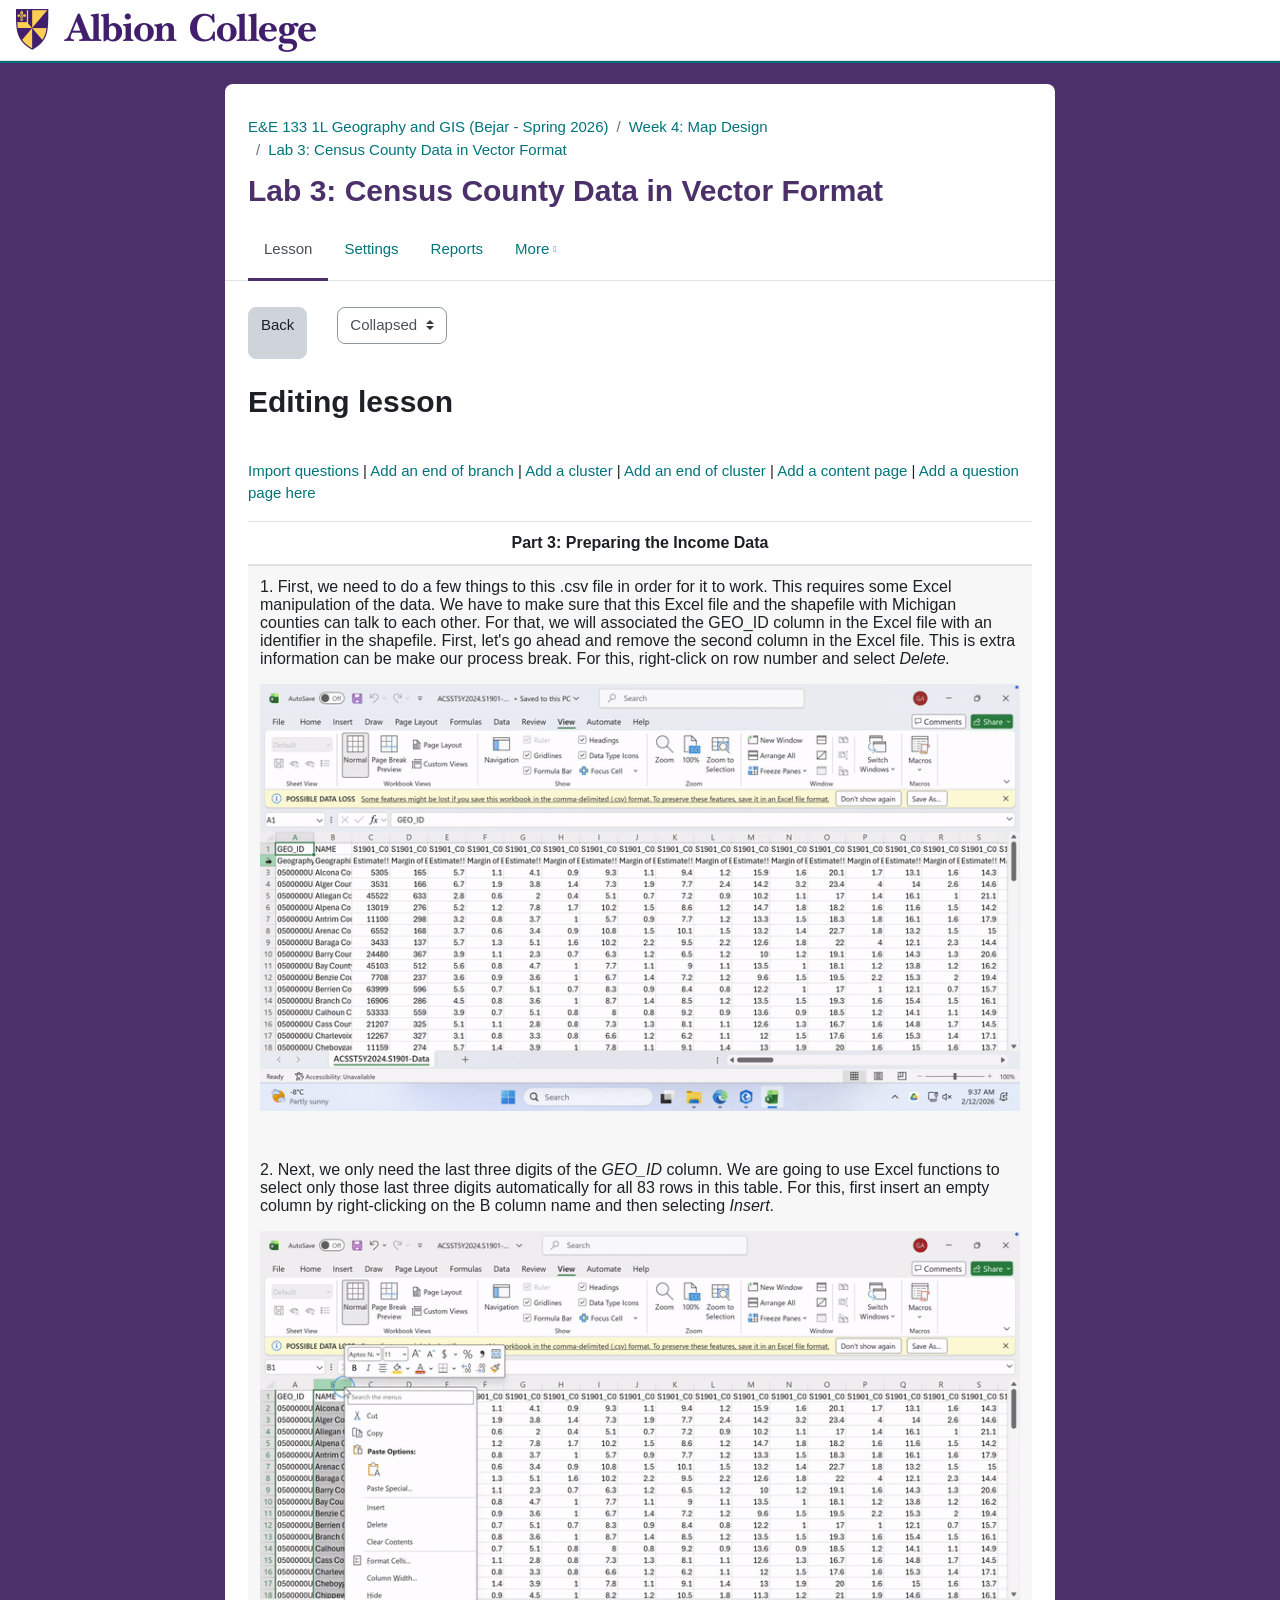
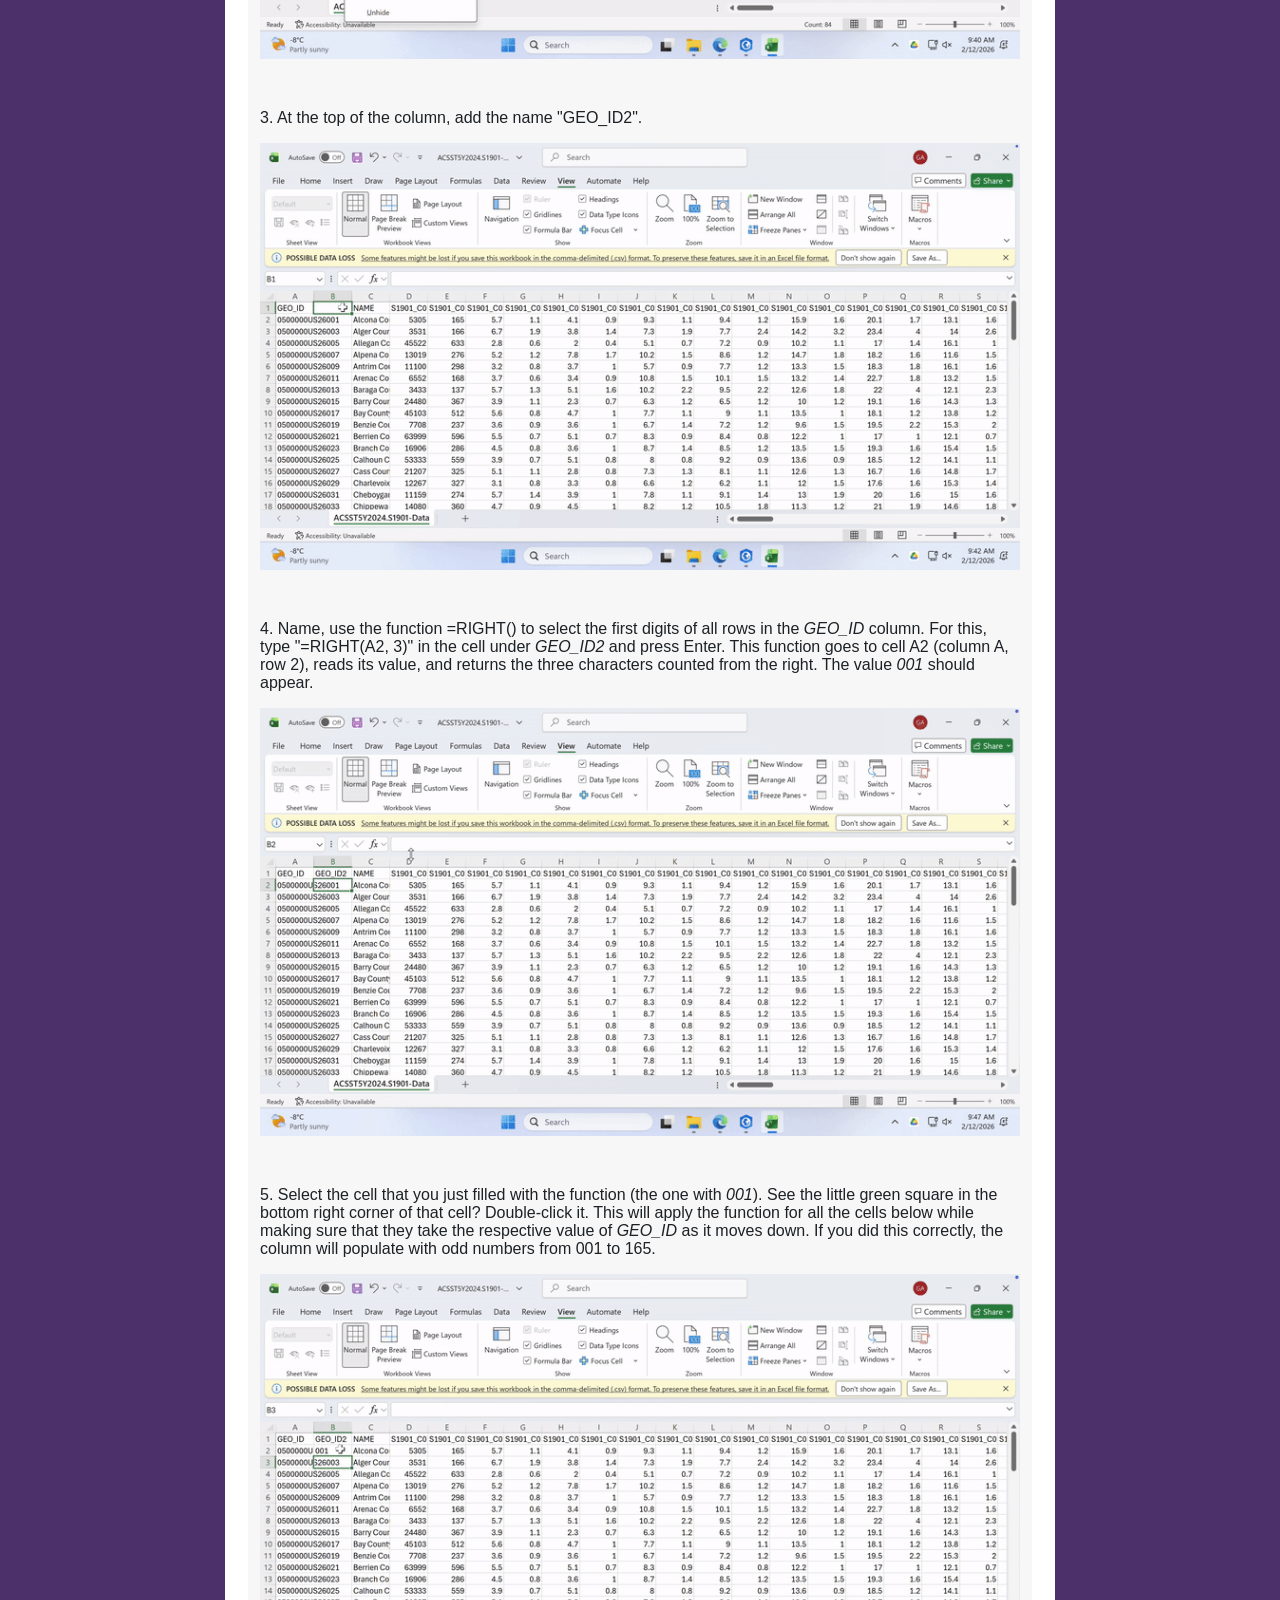
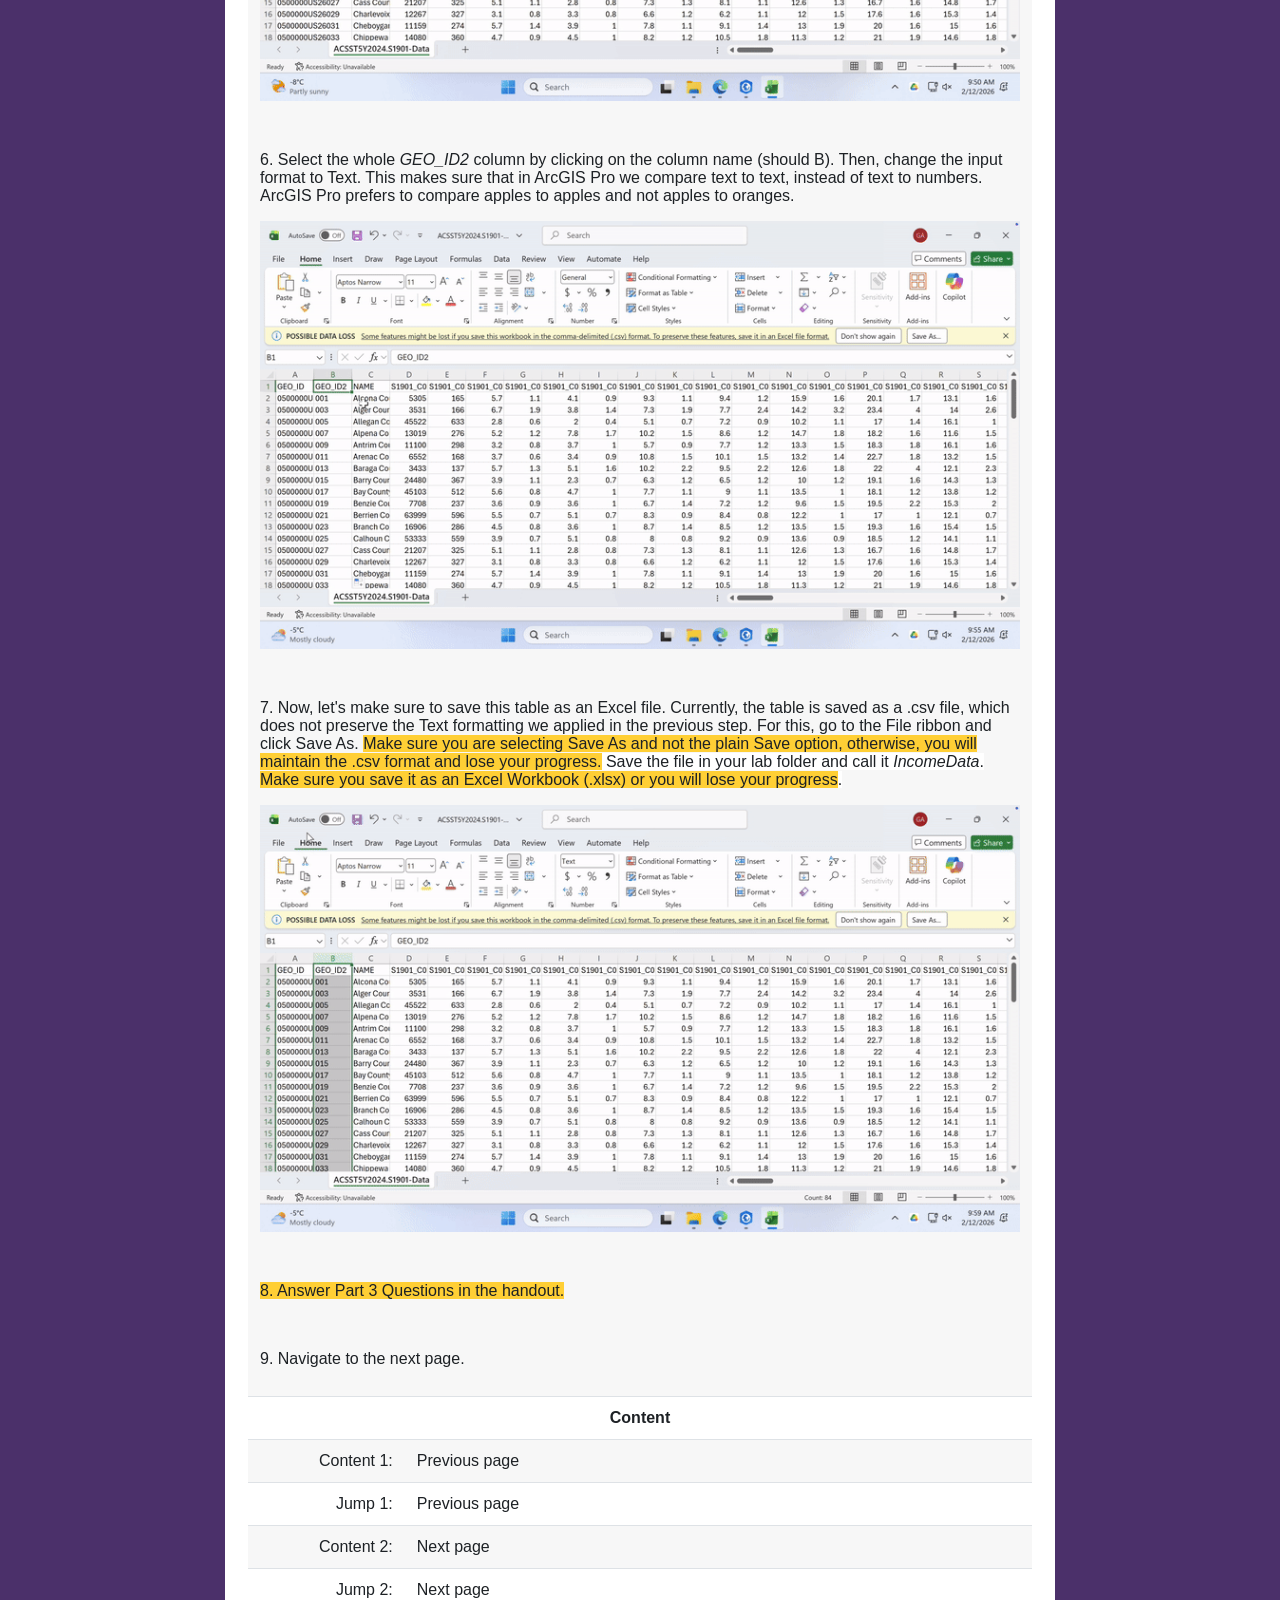
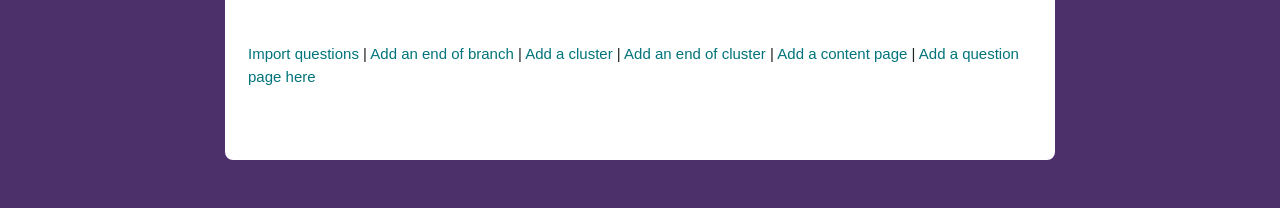
==== commit 69dad2a7: "Fixed sampling assignment page" ====
--- a/sample-assignment/index.html
+++ b/sample-assignment/index.html
@@ -1,2747 +1,3419 @@
-<html dir="ltr" lang="en" xml:lang="en" class="yui3-js-enabled"><head>
-    <title>E&amp;E 133 1L (Bejar - Spring 2026): Lab 3: Census County Data in Vector Format: Edit | Albion College</title>
+<html dir="ltr" lang="en" xml:lang="en" class="yui3-js-enabled">
+
+<head>
+    <title>E&amp;E 133 1L (Bejar - Spring 2026): Lab 3: Census County Data in Vector Format: Edit | Albion College
+    </title>
     <link rel="shortcut icon" href="https://courses.albion.edu/theme/image.php/boost/theme/1770996211/favicon">
     <meta http-equiv="Content-Type" content="text/html; charset=utf-8">
-<meta name="keywords" content="moodle, E&amp;E 133 1L (Bejar - Spring 2026): Lab 3: Census County Data in Vector Format: Edit | Albion College">
-<link rel="stylesheet" type="text/css" href="theme/yui_combo.php"><link rel="stylesheet" type="text/css" href="theme/styles.php/boost/1770996211_1/all">
+    <meta name="keywords"
+        content="moodle, E&amp;E 133 1L (Bejar - Spring 2026): Lab 3: Census County Data in Vector Format: Edit | Albion College">
+    <link rel="stylesheet" type="text/css" href="theme/yui_combo.php">
+    <link rel="stylesheet" type="text/css" href="theme/styles.php/boost/1770996211_1/all">
 
 
     <meta name="viewport" content="width=device-width, initial-scale=1.0">
-<script type="text/javascript" charset="utf-8" async="" data-requirecontext="_" data-requiremodule="core/first" src="lib/requirejs.php/1770996211/core/first.js"></script><script type="text/javascript" charset="utf-8" async="" data-requirecontext="_" data-requiremodule="jqueryprivate" src="lib/javascript.php/1770996211/lib/requirejs/jquery_private.js"></script><script type="text/javascript" charset="utf-8" async="" data-requirecontext="_" data-requiremodule="jquery" src="lib/javascript.php/1770996211/lib/jquery/jquery_3.7.1.min.js"></script></head>
-<body id="page-mod-lesson-edit" class="format-topics limitedwidth path-mod path-mod-lesson chrome dir-ltr lang-en_us yui-skin-sam yui3-skin-sam courses-albion-edu pagelayout-incourse course-17602 context-818056 cmid-650491 cm-type-lesson category-144 theme uses-drawers jsenabled">
-<div class="toast-wrapper mx-auto py-0 fixed-top" role="status" aria-live="polite"></div>
-<div id="page-wrapper" class="d-print-block">
-
-    <div>
-    <a class="sr-only sr-only-focusable" href="#maincontent">Skip to main content</a>
-</div><script src="lib/javascript.php/1770996211/lib/polyfills/polyfill.js"></script>
-<script src="theme/yui_combo.php"></script><script src="lib/javascript.php/1770996211/lib/javascript_static.js"></script>
-
-
-
-
-    <nav class="navbar fixed-top navbar-light bg-white navbar-expand" aria-label="Site navigation">
-        <div class="container-fluid">
-            <button class="navbar-toggler aabtn d-block d-md-none px-1 my-1 border-0" data-toggler="drawers" data-action="toggle" data-target="theme_boost-drawers-primary">
-                <span class="navbar-toggler-icon"></span>
-                <span class="sr-only">Side panel</span>
-            </button>
-    
-            <a href="https://courses.albion.edu/my/courses.php" class="navbar-brand d-none d-md-flex align-items-center m-0 me-4 p-0 aabtn">
-    
-                    <img src="pluginfile.php/1/core_admin/logocompact/300x300/1770996211/albion_2_20color.png" class="logo me-1" alt="Albion College">
-            </a>
-                <div class="primary-navigation">
+    <script type="text/javascript" charset="utf-8" async="" data-requirecontext="_" data-requiremodule="core/first"
+        src="lib/requirejs.php/1770996211/core/first.js"></script>
+    <script type="text/javascript" charset="utf-8" async="" data-requirecontext="_" data-requiremodule="jqueryprivate"
+        src="lib/javascript.php/1770996211/lib/requirejs/jquery_private.js"></script>
+    <script type="text/javascript" charset="utf-8" async="" data-requirecontext="_" data-requiremodule="jquery"
+        src="lib/javascript.php/1770996211/lib/jquery/jquery_3.7.1.min.js"></script>
+</head>
+
+<body id="page-mod-lesson-edit"
+    class="format-topics limitedwidth path-mod path-mod-lesson chrome dir-ltr lang-en_us yui-skin-sam yui3-skin-sam courses-albion-edu pagelayout-incourse course-17602 context-818056 cmid-650491 cm-type-lesson category-144 theme uses-drawers jsenabled">
+    <div class="toast-wrapper mx-auto py-0 fixed-top" role="status" aria-live="polite"></div>
+    <div id="page-wrapper" class="d-print-block">
+
+        <div>
+            <a class="sr-only sr-only-focusable" href="#maincontent">Skip to main content</a>
+        </div>
+        <script src="lib/javascript.php/1770996211/lib/polyfills/polyfill.js"></script>
+        <script src="theme/yui_combo.php"></script>
+        <script src="lib/javascript.php/1770996211/lib/javascript_static.js"></script>
+
+
+
+
+        <nav class="navbar fixed-top navbar-light bg-white navbar-expand" aria-label="Site navigation">
+            <div class="container-fluid">
+                <button class="navbar-toggler aabtn d-block d-md-none px-1 my-1 border-0" data-toggler="drawers"
+                    data-action="toggle" data-target="theme_boost-drawers-primary">
+                    <span class="navbar-toggler-icon"></span>
+                    <span class="sr-only">Side panel</span>
+                </button>
+
+                <a href="https://courses.albion.edu/my/courses.php"
+                    class="navbar-brand d-none d-md-flex align-items-center m-0 me-4 p-0 aabtn">
+
+                    <img src="pluginfile.php/1/core_admin/logocompact/300x300/1770996211/albion_2_20color.png"
+                        class="logo me-1" alt="Albion College">
+                </a>
+
+                <ul class="navbar-nav d-none d-md-flex my-1 px-1">
+                    <!-- page_heading_menu -->
+
+                </ul>
+
+
+            </div>
+        </nav>
+
+        <div class="drawer drawer-left d-print-none scrolled" data-region="fixed-drawer"
+            id="theme_boost-drawers-courseindex" data-preference="drawer-open-index" data-state="show-drawer-left"
+            data-forceopen="0" data-close-on-resize="0" aria-hidden="true">
+            <div class="drawerheader">
+                <button class="btn drawertoggle icon-no-margin hidden" data-toggler="drawers" data-action="closedrawer"
+                    data-target="theme_boost-drawers-courseindex" data-toggle="tooltip" data-placement="right"
+                    title="Close course index" data-aria-hidden-tab-index="" tabindex="-1">
+                    <i class="icon fa fa-xmark fa-fw " aria-hidden="true"></i>
+                </button>
+                <a href="https://courses.albion.edu/my/courses.php" title="Albion College" data-region="site-home-link"
+                    class="aabtn text-reset d-flex align-items-center py-1 h-100 d-md-none"
+                    data-aria-hidden-tab-index="" tabindex="-1">
+
+                </a>
+                <div class="drawerheadercontent hidden">
+                    <div id="courseindexdrawercontrols" class="dropdown">
+                        <button class="btn btn-icon rounded-circle mx-2" type="button" data-toggle="dropdown"
+                            aria-haspopup="true" aria-expanded="false" title="Course index options"
+                            data-aria-hidden-tab-index="" tabindex="-1">
+                            <i class="icon fa fa-ellipsis-v fa-fw m-0" aria-hidden="true"></i>
+                        </button>
+                        <div class="dropdown-menu dropdown-menu-right">
+                            <a class="dropdown-item" href="#" data-action="expandallcourseindexsections"
+                                data-aria-hidden-tab-index="" tabindex="-1">
+                                <i class="icon fa fa-angles-down fa-fw " aria-hidden="true"></i>
+                                Expand all
+                            </a>
+                            <a class="dropdown-item" href="#" data-action="collapseallcourseindexsections"
+                                data-aria-hidden-tab-index="" tabindex="-1">
+                                <span class="dir-rtl-hide"><i class="icon fa fa-angles-right fa-fw "
+                                        aria-hidden="true"></i></span>
+                                <span class="dir-ltr-hide"><i class="icon fa fa-angles-left fa-fw "
+                                        aria-hidden="true"></i></span>
+                                Collapse all
+                            </a>
+                        </div>
+                    </div>
+
+                </div>
+            </div>
+            <div class="drawercontent drag-container" data-usertour="scroller">
+                <nav id="courseindex" class="courseindex">
+                    <div id="courseindex-content">
+                        <div id="course-index" class="courseindex " role="tree">
+
+
+                            <div class="courseindex-section  " id="course-index-section-281818" data-for="section"
+                                data-id="281818" data-number="0" role="treeitem" aria-owns="courseindexcollapse0"
+                                tabindex="-1" aria-selected="true" data-aria-hidden-tab-index="0">
+                                <div class="courseindex-item d-flex courseindex-section-title" id="courseindexsection0"
+                                    data-for="section_item" tabindex="-1">
+                                    <a data-toggle="collapse" href="#courseindexcollapse0"
+                                        class="courseindex-chevron icons-collapse-expand " aria-expanded="true"
+                                        aria-controls="courseindexcollapse0" tabindex="-1">
+                                        <span class="collapsed-icon icon-no-margin me-1" title="Expand" tabindex="-1">
+                                            <span class="dir-rtl-hide" tabindex="-1"><i
+                                                    class="icon fa fa-chevron-right fa-fw " aria-hidden="true"
+                                                    tabindex="-1"></i></span>
+                                            <span class="dir-ltr-hide" tabindex="-1"><i
+                                                    class="icon fa fa-chevron-left fa-fw " aria-hidden="true"
+                                                    tabindex="-1"></i></span>
+                                            <span class="sr-only" tabindex="-1">Expand</span>
+                                        </span>
+                                        <span class="expanded-icon icon-no-margin me-1" title="Collapse" tabindex="-1">
+                                            <i class="icon fa fa-chevron-down fa-fw " aria-hidden="true"
+                                                tabindex="-1"></i>
+                                            <span class="sr-only" tabindex="-1">Collapse</span>
+                                        </span>
+                                    </a>
+                                    <a href="https://courses.albion.edu/course/section.php?id=281818"
+                                        class="courseindex-link text-truncate" data-action="togglecourseindexsection"
+                                        data-for="section_title" tabindex="-1">
+                                        General
+                                    </a>
+                                    <span class="current-badge badge bg-primary text-white ms-2 px-2 rounded-pill"
+                                        tabindex="-1">
+                                        Highlighted
+                                    </span>
+                                    <span class="courseindex-locked ms-1" data-for="cm_name" tabindex="-1">
+                                        <i class="icon fa fa-lock fa-fw " aria-hidden="true" tabindex="-1"></i>
+                                    </span>
+                                </div>
+                                <div id="courseindexcollapse0" class="courseindex-item-content collapse show"
+                                    aria-labelledby="courseindexsection0" role="group" tabindex="-1">
+                                    <ul class="courseindex-sectioncontent unlist" data-for="cmlist" data-id="281818"
+                                        role="group" tabindex="-1">
+
+
+                                        <li class="courseindex-item
+                        
+                        
+                        
+                        d-flex
+                        
+                        " id="course-index-cm-627510" data-for="cm" data-id="627510" role="treeitem" tabindex="-1"
+                                            aria-selected="false">
+                                            <span class="completioninfo" data-for="cm_completion" data-value="NaN"
+                                                tabindex="-1"></span>
+                                            <a class="courseindex-link text-truncate"
+                                                href="https://courses.albion.edu/mod/forum/view.php?id=627510"
+                                                data-for="cm_name" tabindex="-1">
+                                                Announcements
+                                            </a>
+                                            <span class="courseindex-locked ms-1" data-for="cm_name" tabindex="-1">
+                                                <i class="icon fa fa-lock fa-fw " aria-hidden="true" tabindex="-1"></i>
+                                            </span>
+                                        </li>
+
+
+                                        <li class="courseindex-item
+                        
+                        
+                        
+                        d-flex
+                        
+                        " id="course-index-cm-644099" data-for="cm" data-id="644099" role="treeitem" tabindex="-1"
+                                            aria-selected="false">
+                                            <span class="completioninfo" data-for="cm_completion" data-value="NaN"
+                                                tabindex="-1"></span>
+                                            <a class="courseindex-link text-truncate"
+                                                href="https://courses.albion.edu/mod/resource/view.php?id=644099"
+                                                data-for="cm_name" tabindex="-1">
+                                                Course Syllabus (v. 20260114)
+                                            </a>
+                                            <span class="courseindex-locked ms-1" data-for="cm_name" tabindex="-1">
+                                                <i class="icon fa fa-lock fa-fw " aria-hidden="true" tabindex="-1"></i>
+                                            </span>
+                                        </li>
+
+
+                                        <li class="courseindex-item
+                        
+                        
+                        
+                        d-flex
+                        
+                        " id="course-index-cm-644100" data-for="cm" data-id="644100" role="treeitem" tabindex="-1"
+                                            aria-selected="false">
+                                            <span class="completioninfo" data-for="cm_completion" data-value="NaN"
+                                                tabindex="-1"></span>
+                                            <a class="courseindex-link text-truncate"
+                                                href="https://courses.albion.edu/mod/url/view.php?id=644100"
+                                                data-for="cm_name" tabindex="-1">
+                                                Student Hours Appointments
+                                            </a>
+                                            <span class="courseindex-locked ms-1" data-for="cm_name" tabindex="-1">
+                                                <i class="icon fa fa-lock fa-fw " aria-hidden="true" tabindex="-1"></i>
+                                            </span>
+                                        </li>
+
+
+                                        <li class="courseindex-item
+                        
+                        
+                        dimmed
+                        d-flex
+                        
+                        " id="course-index-cm-647464" data-for="cm" data-id="647464" role="treeitem" tabindex="-1"
+                                            aria-selected="false">
+                                            <span class="completioninfo" data-for="cm_completion" data-value="NaN"
+                                                tabindex="-1"></span>
+                                            <a class="courseindex-link text-truncate"
+                                                href="https://courses.albion.edu/mod/googlemeet/view.php?id=647464"
+                                                data-for="cm_name" tabindex="-1">
+                                                E&amp;E133 Recordings on Google Meet
+                                            </a>
+                                            <span class="courseindex-locked ms-1" data-for="cm_name" tabindex="-1">
+                                                <i class="icon fa fa-lock fa-fw " aria-hidden="true" tabindex="-1"></i>
+                                            </span>
+                                        </li>
+
+
+                                        <li class="courseindex-item
+                        
+                        
+                        
+                        d-flex
+                        
+                        " id="course-index-cm-648037" data-for="cm" data-id="648037" role="treeitem" tabindex="-1"
+                                            aria-selected="false">
+                                            <span class="completioninfo" data-for="cm_completion" data-value="NaN"
+                                                tabindex="-1"></span>
+                                            <a class="courseindex-link text-truncate"
+                                                href="https://courses.albion.edu/mod/attendance/view.php?id=648037"
+                                                data-for="cm_name" tabindex="-1">
+                                                Attendance
+                                            </a>
+                                            <span class="courseindex-locked ms-1" data-for="cm_name" tabindex="-1">
+                                                <i class="icon fa fa-lock fa-fw " aria-hidden="true" tabindex="-1"></i>
+                                            </span>
+                                        </li>
+
+
+                                        <li class="courseindex-item
+                        
+                        
+                        
+                        d-flex
+                        
+                        " id="course-index-cm-650391" data-for="cm" data-id="650391" role="treeitem" tabindex="-1"
+                                            aria-selected="false">
+                                            <span class="completioninfo" data-for="cm_completion" data-value="NaN"
+                                                tabindex="-1"></span>
+                                            <a class="courseindex-link text-truncate"
+                                                href="https://courses.albion.edu/mod/folder/view.php?id=650391"
+                                                data-for="cm_name" tabindex="-1">
+                                                Lecture Slides in PDF Format
+                                            </a>
+                                            <span class="courseindex-locked ms-1" data-for="cm_name" tabindex="-1">
+                                                <i class="icon fa fa-lock fa-fw " aria-hidden="true" tabindex="-1"></i>
+                                            </span>
+                                        </li>
+                                    </ul>
+                                </div>
+                            </div>
+
+
+                            <div class="courseindex-section  " id="course-index-section-289826" data-for="section"
+                                data-id="289826" data-number="1" role="treeitem" aria-owns="courseindexcollapse1"
+                                tabindex="-1" aria-selected="false">
+                                <div class="courseindex-item d-flex
+                
+                
+                courseindex-section-title" id="courseindexsection1" data-for="section_item" tabindex="-1">
+                                    <a data-toggle="collapse" href="#courseindexcollapse1"
+                                        class="courseindex-chevron icons-collapse-expand " aria-expanded="true"
+                                        aria-controls="courseindexcollapse1" tabindex="-1">
+                                        <span class="collapsed-icon icon-no-margin me-1" title="Expand" tabindex="-1">
+                                            <span class="dir-rtl-hide" tabindex="-1"><i
+                                                    class="icon fa fa-chevron-right fa-fw " aria-hidden="true"
+                                                    tabindex="-1"></i></span>
+                                            <span class="dir-ltr-hide" tabindex="-1"><i
+                                                    class="icon fa fa-chevron-left fa-fw " aria-hidden="true"
+                                                    tabindex="-1"></i></span>
+                                            <span class="sr-only" tabindex="-1">Expand</span>
+                                        </span>
+                                        <span class="expanded-icon icon-no-margin me-1" title="Collapse" tabindex="-1">
+                                            <i class="icon fa fa-chevron-down fa-fw " aria-hidden="true"
+                                                tabindex="-1"></i>
+                                            <span class="sr-only" tabindex="-1">Collapse</span>
+                                        </span>
+                                    </a>
+                                    <a href="https://courses.albion.edu/course/section.php?id=289826"
+                                        class="courseindex-link text-truncate" data-action="togglecourseindexsection"
+                                        data-for="section_title" tabindex="-1">
+                                        Week 4: Map Design
+                                    </a>
+                                    <span class="current-badge badge bg-primary text-white ms-2 px-2 rounded-pill"
+                                        tabindex="-1">
+                                        Highlighted
+                                    </span>
+                                    <span class="courseindex-locked ms-1" data-for="cm_name" tabindex="-1">
+                                        <i class="icon fa fa-lock fa-fw " aria-hidden="true" tabindex="-1"></i>
+                                    </span>
+                                </div>
+                                <div id="courseindexcollapse1" class="courseindex-item-content collapse show"
+                                    aria-labelledby="courseindexsection1" role="group" tabindex="-1">
+                                    <ul class="courseindex-sectioncontent unlist" data-for="cmlist" data-id="289826"
+                                        role="group" tabindex="-1">
+
+
+                                        <li class="courseindex-item
+                        
+                        
+                        
+                        d-flex
+                        
+                        " id="course-index-cm-650392" data-for="cm" data-id="650392" role="treeitem" tabindex="-1"
+                                            aria-selected="false">
+                                            <span class="completioninfo" data-for="cm_completion" data-value="NaN"
+                                                tabindex="-1"></span>
+                                            <a class="courseindex-link text-truncate"
+                                                href="https://courses.albion.edu/mod/resource/view.php?id=650392"
+                                                data-for="cm_name" tabindex="-1">
+                                                4.1. Map Design 1: Visual Hierarchy and Layout
+                                            </a>
+                                            <span class="courseindex-locked ms-1" data-for="cm_name" tabindex="-1">
+                                                <i class="icon fa fa-lock fa-fw " aria-hidden="true" tabindex="-1"></i>
+                                            </span>
+                                        </li>
+
+
+                                        <li class="courseindex-item
+                        
+                        restrictions
+                        dimmed
+                        d-flex
+                         indented 
+                        " id="course-index-cm-650629" data-for="cm" data-id="650629" role="treeitem" tabindex="-1"
+                                            aria-selected="false">
+                                            <span class="completioninfo" data-for="cm_completion" data-value="NaN"
+                                                tabindex="-1"></span>
+                                            <a class="courseindex-link text-truncate"
+                                                href="https://courses.albion.edu/mod/url/view.php?id=650629"
+                                                data-for="cm_name" tabindex="-1">
+                                                4.1.1. Lecture Recording
+                                            </a>
+                                            <span class="courseindex-locked ms-1" data-for="cm_name" tabindex="-1">
+                                                <i class="icon fa fa-lock fa-fw " aria-hidden="true" tabindex="-1"></i>
+                                            </span>
+                                        </li>
+
+
+                                        <li class="courseindex-item
+                        
+                        
+                        
+                        d-flex
+                        
+                        " id="course-index-cm-650621" data-for="cm" data-id="650621" role="treeitem" tabindex="-1"
+                                            aria-selected="false">
+                                            <span class="completioninfo" data-for="cm_completion" data-value="NaN"
+                                                tabindex="-1"></span>
+                                            <a class="courseindex-link text-truncate"
+                                                href="https://courses.albion.edu/mod/resource/view.php?id=650621"
+                                                data-for="cm_name" tabindex="-1">
+                                                4.2. Map Design 2: Symbology and Color
+                                            </a>
+                                            <span class="courseindex-locked ms-1" data-for="cm_name" tabindex="-1">
+                                                <i class="icon fa fa-lock fa-fw " aria-hidden="true" tabindex="-1"></i>
+                                            </span>
+                                        </li>
+
+
+                                        <li class="courseindex-item
+                        
+                        restrictions
+                        dimmed
+                        d-flex
+                         indented 
+                        " id="course-index-cm-650634" data-for="cm" data-id="650634" role="treeitem" tabindex="-1"
+                                            aria-selected="false">
+                                            <span class="completioninfo" data-for="cm_completion" data-value="NaN"
+                                                tabindex="-1"></span>
+                                            <a class="courseindex-link text-truncate"
+                                                href="https://courses.albion.edu/mod/url/view.php?id=650634"
+                                                data-for="cm_name" tabindex="-1">
+                                                4.2.1. Lecture Recording
+                                            </a>
+                                            <span class="courseindex-locked ms-1" data-for="cm_name" tabindex="-1">
+                                                <i class="icon fa fa-lock fa-fw " aria-hidden="true" tabindex="-1"></i>
+                                            </span>
+                                        </li>
+
+
+                                        <li class="courseindex-item d-flex pageitem" id="course-index-cm-650491"
+                                            data-for="cm" data-id="650491" role="treeitem" tabindex="-1"
+                                            aria-selected="false">
+                                            <span class="completioninfo" data-for="cm_completion" data-value="NaN"
+                                                tabindex="-1"></span>
+                                            <a class="courseindex-link text-truncate"
+                                                href="https://courses.albion.edu/mod/lesson/view.php?id=650491"
+                                                data-for="cm_name" tabindex="-1">
+                                                Lab 3: Census County Data in Vector Format
+                                            </a>
+                                            <span class="courseindex-locked ms-1" data-for="cm_name" tabindex="-1">
+                                                <i class="icon fa fa-lock fa-fw " aria-hidden="true" tabindex="-1"></i>
+                                            </span>
+                                        </li>
+
+
+                                        <li class="courseindex-item
+                        
+                        
+                        
+                        d-flex
+                        
+                        " id="course-index-cm-650581" data-for="cm" data-id="650581" role="treeitem" tabindex="-1"
+                                            aria-selected="false">
+                                            <span class="completioninfo" data-for="cm_completion" data-value="NaN"
+                                                tabindex="-1"></span>
+                                            <a class="courseindex-link text-truncate"
+                                                href="https://courses.albion.edu/mod/assign/view.php?id=650581"
+                                                data-for="cm_name" tabindex="-1">
+                                                Lab 3: Drop your files here
+                                            </a>
+                                            <span class="courseindex-locked ms-1" data-for="cm_name" tabindex="-1">
+                                                <i class="icon fa fa-lock fa-fw " aria-hidden="true" tabindex="-1"></i>
+                                            </span>
+                                        </li>
+
+
+                                        <li class="courseindex-item
+                        
+                        
+                        
+                        d-flex
+                        
+                        " id="course-index-cm-650736" data-for="cm" data-id="650736" role="treeitem" tabindex="-1"
+                                            aria-selected="false">
+                                            <span class="completioninfo" data-for="cm_completion" data-value="NaN"
+                                                tabindex="-1"></span>
+                                            <a class="courseindex-link text-truncate"
+                                                href="https://courses.albion.edu/mod/forum/view.php?id=650736"
+                                                data-for="cm_name" tabindex="-1">
+                                                Assignment 4: Lying with Maps
+                                            </a>
+                                            <span class="courseindex-locked ms-1" data-for="cm_name" tabindex="-1">
+                                                <i class="icon fa fa-lock fa-fw " aria-hidden="true" tabindex="-1"></i>
+                                            </span>
+                                        </li>
+                                    </ul>
+                                </div>
+                            </div>
+
+
+                            <div class="courseindex-section  " id="course-index-section-281821" data-for="section"
+                                data-id="281821" data-number="2" role="treeitem" aria-owns="courseindexcollapse2"
+                                tabindex="-1" aria-selected="false">
+                                <div class="courseindex-item d-flex
+                
+                
+                courseindex-section-title" id="courseindexsection2" data-for="section_item" tabindex="-1">
+                                    <a data-toggle="collapse" href="#courseindexcollapse2"
+                                        class="courseindex-chevron icons-collapse-expand " aria-expanded="true"
+                                        aria-controls="courseindexcollapse2" tabindex="-1">
+                                        <span class="collapsed-icon icon-no-margin me-1" title="Expand" tabindex="-1">
+                                            <span class="dir-rtl-hide" tabindex="-1"><i
+                                                    class="icon fa fa-chevron-right fa-fw " aria-hidden="true"
+                                                    tabindex="-1"></i></span>
+                                            <span class="dir-ltr-hide" tabindex="-1"><i
+                                                    class="icon fa fa-chevron-left fa-fw " aria-hidden="true"
+                                                    tabindex="-1"></i></span>
+                                            <span class="sr-only" tabindex="-1">Expand</span>
+                                        </span>
+                                        <span class="expanded-icon icon-no-margin me-1" title="Collapse" tabindex="-1">
+                                            <i class="icon fa fa-chevron-down fa-fw " aria-hidden="true"
+                                                tabindex="-1"></i>
+                                            <span class="sr-only" tabindex="-1">Collapse</span>
+                                        </span>
+                                    </a>
+                                    <a href="https://courses.albion.edu/course/section.php?id=281821"
+                                        class="courseindex-link text-truncate" data-action="togglecourseindexsection"
+                                        data-for="section_title" tabindex="-1">
+                                        Week 3: The Vector Data Model
+                                    </a>
+                                    <span class="current-badge badge bg-primary text-white ms-2 px-2 rounded-pill"
+                                        tabindex="-1">
+                                        Highlighted
+                                    </span>
+                                    <span class="courseindex-locked ms-1" data-for="cm_name" tabindex="-1">
+                                        <i class="icon fa fa-lock fa-fw " aria-hidden="true" tabindex="-1"></i>
+                                    </span>
+                                </div>
+                                <div id="courseindexcollapse2" class="courseindex-item-content collapse show"
+                                    aria-labelledby="courseindexsection2" role="group" tabindex="-1">
+                                    <ul class="courseindex-sectioncontent unlist" data-for="cmlist" data-id="281821"
+                                        role="group" tabindex="-1">
+
+
+                                        <li class="courseindex-item
+                        
+                        
+                        
+                        d-flex
+                        
+                        " id="course-index-cm-649885" data-for="cm" data-id="649885" role="treeitem" tabindex="-1"
+                                            aria-selected="false">
+                                            <span class="completioninfo" data-for="cm_completion" data-value="NaN"
+                                                tabindex="-1"></span>
+                                            <a class="courseindex-link text-truncate"
+                                                href="https://courses.albion.edu/mod/resource/view.php?id=649885"
+                                                data-for="cm_name" tabindex="-1">
+                                                3.1. The Vector Data Model
+                                            </a>
+                                            <span class="courseindex-locked ms-1" data-for="cm_name" tabindex="-1">
+                                                <i class="icon fa fa-lock fa-fw " aria-hidden="true" tabindex="-1"></i>
+                                            </span>
+                                        </li>
+
+
+                                        <li class="courseindex-item
+                        
+                        restrictions
+                        dimmed
+                        d-flex
+                         indented 
+                        " id="course-index-cm-649886" data-for="cm" data-id="649886" role="treeitem" tabindex="-1"
+                                            aria-selected="false">
+                                            <span class="completioninfo" data-for="cm_completion" data-value="NaN"
+                                                tabindex="-1"></span>
+                                            <a class="courseindex-link text-truncate"
+                                                href="https://courses.albion.edu/mod/url/view.php?id=649886"
+                                                data-for="cm_name" tabindex="-1">
+                                                3.1.1. Lecture Recording
+                                            </a>
+                                            <span class="courseindex-locked ms-1" data-for="cm_name" tabindex="-1">
+                                                <i class="icon fa fa-lock fa-fw " aria-hidden="true" tabindex="-1"></i>
+                                            </span>
+                                        </li>
+
+
+                                        <li class="courseindex-item
+                        
+                        
+                        
+                        d-flex
+                        
+                        " id="course-index-cm-650043" data-for="cm" data-id="650043" role="treeitem" tabindex="-1"
+                                            aria-selected="false">
+                                            <span class="completioninfo" data-for="cm_completion" data-value="NaN"
+                                                tabindex="-1"></span>
+                                            <a class="courseindex-link text-truncate"
+                                                href="https://courses.albion.edu/mod/resource/view.php?id=650043"
+                                                data-for="cm_name" tabindex="-1">
+                                                3.2. Mapping Technologies
+                                            </a>
+                                            <span class="courseindex-locked ms-1" data-for="cm_name" tabindex="-1">
+                                                <i class="icon fa fa-lock fa-fw " aria-hidden="true" tabindex="-1"></i>
+                                            </span>
+                                        </li>
+
+
+                                        <li class="courseindex-item
+                        
+                        restrictions
+                        dimmed
+                        d-flex
+                         indented 
+                        " id="course-index-cm-650044" data-for="cm" data-id="650044" role="treeitem" tabindex="-1"
+                                            aria-selected="false">
+                                            <span class="completioninfo" data-for="cm_completion" data-value="NaN"
+                                                tabindex="-1"></span>
+                                            <a class="courseindex-link text-truncate"
+                                                href="https://courses.albion.edu/mod/url/view.php?id=650044"
+                                                data-for="cm_name" tabindex="-1">
+                                                3.1.2. Lecture Recording
+                                            </a>
+                                            <span class="courseindex-locked ms-1" data-for="cm_name" tabindex="-1">
+                                                <i class="icon fa fa-lock fa-fw " aria-hidden="true" tabindex="-1"></i>
+                                            </span>
+                                        </li>
+
+
+                                        <li class="courseindex-item
+                        
+                        
+                        
+                        d-flex
+                        
+                        " id="course-index-cm-650185" data-for="cm" data-id="650185" role="treeitem" tabindex="-1"
+                                            aria-selected="false">
+                                            <span class="completioninfo" data-for="cm_completion" data-value="NaN"
+                                                tabindex="-1"></span>
+                                            <a class="courseindex-link text-truncate"
+                                                href="https://courses.albion.edu/mod/resource/view.php?id=650185"
+                                                data-for="cm_name" tabindex="-1">
+                                                3.3. Data Quality in GIS
+                                            </a>
+                                            <span class="courseindex-locked ms-1" data-for="cm_name" tabindex="-1">
+                                                <i class="icon fa fa-lock fa-fw " aria-hidden="true" tabindex="-1"></i>
+                                            </span>
+                                        </li>
+
+
+                                        <li class="courseindex-item
+                        
+                        
+                        
+                        d-flex
+                         indented 
+                        " id="course-index-cm-650195" data-for="cm" data-id="650195" role="treeitem" tabindex="-1"
+                                            aria-selected="false">
+                                            <span class="completioninfo" data-for="cm_completion" data-value="NaN"
+                                                tabindex="-1"></span>
+                                            <a class="courseindex-link text-truncate"
+                                                href="https://courses.albion.edu/mod/url/view.php?id=650195"
+                                                data-for="cm_name" tabindex="-1">
+                                                3.3.1. Optional video: The Glitch That Kept Sending The FBI To A Tiny
+                                                Kansas Farm
+                                            </a>
+                                            <span class="courseindex-locked ms-1" data-for="cm_name" tabindex="-1">
+                                                <i class="icon fa fa-lock fa-fw " aria-hidden="true" tabindex="-1"></i>
+                                            </span>
+                                        </li>
+
+
+                                        <li class="courseindex-item
+                        
+                        restrictions
+                        dimmed
+                        d-flex
+                         indented 
+                        " id="course-index-cm-650196" data-for="cm" data-id="650196" role="treeitem" tabindex="-1"
+                                            aria-selected="false">
+                                            <span class="completioninfo" data-for="cm_completion" data-value="NaN"
+                                                tabindex="-1"></span>
+                                            <a class="courseindex-link text-truncate"
+                                                href="https://courses.albion.edu/mod/url/view.php?id=650196"
+                                                data-for="cm_name" tabindex="-1">
+                                                3.3.2. Lecture Recording
+                                            </a>
+                                            <span class="courseindex-locked ms-1" data-for="cm_name" tabindex="-1">
+                                                <i class="icon fa fa-lock fa-fw " aria-hidden="true" tabindex="-1"></i>
+                                            </span>
+                                        </li>
+
+
+                                        <li class="courseindex-item
+                        
+                        
+                        
+                        d-flex
+                        
+                        " id="course-index-cm-650045" data-for="cm" data-id="650045" role="treeitem" tabindex="-1"
+                                            aria-selected="false">
+                                            <span class="completioninfo" data-for="cm_completion" data-value="NaN"
+                                                tabindex="-1"></span>
+                                            <a class="courseindex-link text-truncate"
+                                                href="https://courses.albion.edu/mod/lesson/view.php?id=650045"
+                                                data-for="cm_name" tabindex="-1">
+                                                Lab 2: Coordinate Systems
+                                            </a>
+                                            <span class="courseindex-locked ms-1" data-for="cm_name" tabindex="-1">
+                                                <i class="icon fa fa-lock fa-fw " aria-hidden="true" tabindex="-1"></i>
+                                            </span>
+                                        </li>
+
+
+                                        <li class="courseindex-item
+                        
+                        
+                        
+                        d-flex
+                        
+                        " id="course-index-cm-650082" data-for="cm" data-id="650082" role="treeitem" tabindex="-1"
+                                            aria-selected="false">
+                                            <span class="completioninfo" data-for="cm_completion" data-value="NaN"
+                                                tabindex="-1"></span>
+                                            <a class="courseindex-link text-truncate"
+                                                href="https://courses.albion.edu/mod/assign/view.php?id=650082"
+                                                data-for="cm_name" tabindex="-1">
+                                                Lab 2: Drop your files here
+                                            </a>
+                                            <span class="courseindex-locked ms-1" data-for="cm_name" tabindex="-1">
+                                                <i class="icon fa fa-lock fa-fw " aria-hidden="true" tabindex="-1"></i>
+                                            </span>
+                                        </li>
+
+
+                                        <li class="courseindex-item
+                        
+                        
+                        
+                        d-flex
+                        
+                        " id="course-index-cm-650186" data-for="cm" data-id="650186" role="treeitem" tabindex="-1"
+                                            aria-selected="false">
+                                            <span class="completioninfo" data-for="cm_completion" data-value="NaN"
+                                                tabindex="-1"></span>
+                                            <a class="courseindex-link text-truncate"
+                                                href="https://courses.albion.edu/mod/assign/view.php?id=650186"
+                                                data-for="cm_name" tabindex="-1">
+                                                Assignment 3: Map Quality (Due Feb 13)
+                                            </a>
+                                            <span class="courseindex-locked ms-1" data-for="cm_name" tabindex="-1">
+                                                <i class="icon fa fa-lock fa-fw " aria-hidden="true" tabindex="-1"></i>
+                                            </span>
+                                        </li>
+                                    </ul>
+                                </div>
+                            </div>
+
+
+                            <div class="courseindex-section  " id="course-index-section-281820" data-for="section"
+                                data-id="281820" data-number="3" role="treeitem" aria-owns="courseindexcollapse3"
+                                tabindex="-1" aria-selected="false">
+                                <div class="courseindex-item d-flex
+                
+                
+                courseindex-section-title" id="courseindexsection3" data-for="section_item" tabindex="-1">
+                                    <a data-toggle="collapse" href="#courseindexcollapse3"
+                                        class="courseindex-chevron icons-collapse-expand " aria-expanded="true"
+                                        aria-controls="courseindexcollapse3" tabindex="-1">
+                                        <span class="collapsed-icon icon-no-margin me-1" title="Expand" tabindex="-1">
+                                            <span class="dir-rtl-hide" tabindex="-1"><i
+                                                    class="icon fa fa-chevron-right fa-fw " aria-hidden="true"
+                                                    tabindex="-1"></i></span>
+                                            <span class="dir-ltr-hide" tabindex="-1"><i
+                                                    class="icon fa fa-chevron-left fa-fw " aria-hidden="true"
+                                                    tabindex="-1"></i></span>
+                                            <span class="sr-only" tabindex="-1">Expand</span>
+                                        </span>
+                                        <span class="expanded-icon icon-no-margin me-1" title="Collapse" tabindex="-1">
+                                            <i class="icon fa fa-chevron-down fa-fw " aria-hidden="true"
+                                                tabindex="-1"></i>
+                                            <span class="sr-only" tabindex="-1">Collapse</span>
+                                        </span>
+                                    </a>
+                                    <a href="https://courses.albion.edu/course/section.php?id=281820"
+                                        class="courseindex-link text-truncate" data-action="togglecourseindexsection"
+                                        data-for="section_title" tabindex="-1">
+                                        Week 2: Map Elements and ArcGIS Pro
+                                    </a>
+                                    <span class="current-badge badge bg-primary text-white ms-2 px-2 rounded-pill"
+                                        tabindex="-1">
+                                        Highlighted
+                                    </span>
+                                    <span class="courseindex-locked ms-1" data-for="cm_name" tabindex="-1">
+                                        <i class="icon fa fa-lock fa-fw " aria-hidden="true" tabindex="-1"></i>
+                                    </span>
+                                </div>
+                                <div id="courseindexcollapse3" class="courseindex-item-content collapse show"
+                                    aria-labelledby="courseindexsection3" role="group" tabindex="-1">
+                                    <ul class="courseindex-sectioncontent unlist" data-for="cmlist" data-id="281820"
+                                        role="group" tabindex="-1">
+
+
+                                        <li class="courseindex-item
+                        
+                        
+                        
+                        d-flex
+                        
+                        " id="course-index-cm-649514" data-for="cm" data-id="649514" role="treeitem" tabindex="-1"
+                                            aria-selected="false">
+                                            <span class="completioninfo" data-for="cm_completion" data-value="NaN"
+                                                tabindex="-1"></span>
+                                            <a class="courseindex-link text-truncate"
+                                                href="https://courses.albion.edu/mod/resource/view.php?id=649514"
+                                                data-for="cm_name" tabindex="-1">
+                                                2.1. Maps and Map Elements
+                                            </a>
+                                            <span class="courseindex-locked ms-1" data-for="cm_name" tabindex="-1">
+                                                <i class="icon fa fa-lock fa-fw " aria-hidden="true" tabindex="-1"></i>
+                                            </span>
+                                        </li>
+
+
+                                        <li class="courseindex-item
+                        
+                        restrictions
+                        dimmed
+                        d-flex
+                         indented 
+                        " id="course-index-cm-649727" data-for="cm" data-id="649727" role="treeitem" tabindex="-1"
+                                            aria-selected="false">
+                                            <span class="completioninfo" data-for="cm_completion" data-value="NaN"
+                                                tabindex="-1"></span>
+                                            <a class="courseindex-link text-truncate"
+                                                href="https://courses.albion.edu/mod/url/view.php?id=649727"
+                                                data-for="cm_name" tabindex="-1">
+                                                2.1.1. Lecture Recording
+                                            </a>
+                                            <span class="courseindex-locked ms-1" data-for="cm_name" tabindex="-1">
+                                                <i class="icon fa fa-lock fa-fw " aria-hidden="true" tabindex="-1"></i>
+                                            </span>
+                                        </li>
+
+
+                                        <li class="courseindex-item
+                        
+                        
+                        
+                        d-flex
+                        
+                        " id="course-index-cm-649515" data-for="cm" data-id="649515" role="treeitem" tabindex="-1"
+                                            aria-selected="false">
+                                            <span class="completioninfo" data-for="cm_completion" data-value="NaN"
+                                                tabindex="-1"></span>
+                                            <a class="courseindex-link text-truncate"
+                                                href="https://courses.albion.edu/mod/resource/view.php?id=649515"
+                                                data-for="cm_name" tabindex="-1">
+                                                2.2. Spatial Reference and Coordinate Systems 1
+                                            </a>
+                                            <span class="courseindex-locked ms-1" data-for="cm_name" tabindex="-1">
+                                                <i class="icon fa fa-lock fa-fw " aria-hidden="true" tabindex="-1"></i>
+                                            </span>
+                                        </li>
+
+
+                                        <li class="courseindex-item
+                        
+                        restrictions
+                        dimmed
+                        d-flex
+                         indented 
+                        " id="course-index-cm-649728" data-for="cm" data-id="649728" role="treeitem" tabindex="-1"
+                                            aria-selected="false">
+                                            <span class="completioninfo" data-for="cm_completion" data-value="NaN"
+                                                tabindex="-1"></span>
+                                            <a class="courseindex-link text-truncate"
+                                                href="https://courses.albion.edu/mod/url/view.php?id=649728"
+                                                data-for="cm_name" tabindex="-1">
+                                                2.2.1. Lecture Recording
+                                            </a>
+                                            <span class="courseindex-locked ms-1" data-for="cm_name" tabindex="-1">
+                                                <i class="icon fa fa-lock fa-fw " aria-hidden="true" tabindex="-1"></i>
+                                            </span>
+                                        </li>
+
+
+                                        <li class="courseindex-item
+                        
+                        
+                        
+                        d-flex
+                        
+                        " id="course-index-cm-649729" data-for="cm" data-id="649729" role="treeitem" tabindex="-1"
+                                            aria-selected="false">
+                                            <span class="completioninfo" data-for="cm_completion" data-value="NaN"
+                                                tabindex="-1"></span>
+                                            <a class="courseindex-link text-truncate"
+                                                href="https://courses.albion.edu/mod/resource/view.php?id=649729"
+                                                data-for="cm_name" tabindex="-1">
+                                                2.3. Spatial Reference and Coordinate Systems 2
+                                            </a>
+                                            <span class="courseindex-locked ms-1" data-for="cm_name" tabindex="-1">
+                                                <i class="icon fa fa-lock fa-fw " aria-hidden="true" tabindex="-1"></i>
+                                            </span>
+                                        </li>
+
+
+                                        <li class="courseindex-item
+                        
+                        restrictions
+                        dimmed
+                        d-flex
+                         indented 
+                        " id="course-index-cm-649730" data-for="cm" data-id="649730" role="treeitem" tabindex="-1"
+                                            aria-selected="false">
+                                            <span class="completioninfo" data-for="cm_completion" data-value="NaN"
+                                                tabindex="-1"></span>
+                                            <a class="courseindex-link text-truncate"
+                                                href="https://courses.albion.edu/mod/url/view.php?id=649730"
+                                                data-for="cm_name" tabindex="-1">
+                                                2.3.1. Lecture Recording
+                                            </a>
+                                            <span class="courseindex-locked ms-1" data-for="cm_name" tabindex="-1">
+                                                <i class="icon fa fa-lock fa-fw " aria-hidden="true" tabindex="-1"></i>
+                                            </span>
+                                        </li>
+
+
+                                        <li class="courseindex-item
+                        
+                        
+                        
+                        d-flex
+                        
+                        " id="course-index-cm-649481" data-for="cm" data-id="649481" role="treeitem" tabindex="-1"
+                                            aria-selected="false">
+                                            <span class="completioninfo" data-for="cm_completion" data-value="NaN"
+                                                tabindex="-1"></span>
+                                            <a class="courseindex-link text-truncate"
+                                                href="https://courses.albion.edu/mod/lesson/view.php?id=649481"
+                                                data-for="cm_name" tabindex="-1">
+                                                Lab 1: Introduction to ArcGIS Pro and Spatial Reference Systems
+                                            </a>
+                                            <span class="courseindex-locked ms-1" data-for="cm_name" tabindex="-1">
+                                                <i class="icon fa fa-lock fa-fw " aria-hidden="true" tabindex="-1"></i>
+                                            </span>
+                                        </li>
+
+
+                                        <li class="courseindex-item
+                        
+                        
+                        
+                        d-flex
+                        
+                        " id="course-index-cm-649573" data-for="cm" data-id="649573" role="treeitem" tabindex="-1"
+                                            aria-selected="false">
+                                            <span class="completioninfo" data-for="cm_completion" data-value="NaN"
+                                                tabindex="-1"></span>
+                                            <a class="courseindex-link text-truncate"
+                                                href="https://courses.albion.edu/mod/assign/view.php?id=649573"
+                                                data-for="cm_name" tabindex="-1">
+                                                Lab 1: Drop your files here
+                                            </a>
+                                            <span class="courseindex-locked ms-1" data-for="cm_name" tabindex="-1">
+                                                <i class="icon fa fa-lock fa-fw " aria-hidden="true" tabindex="-1"></i>
+                                            </span>
+                                        </li>
+
+
+                                        <li class="courseindex-item
+                        
+                        
+                        
+                        d-flex
+                        
+                        " id="course-index-cm-649743" data-for="cm" data-id="649743" role="treeitem" tabindex="-1"
+                                            aria-selected="false">
+                                            <span class="completioninfo" data-for="cm_completion" data-value="NaN"
+                                                tabindex="-1"></span>
+                                            <a class="courseindex-link text-truncate"
+                                                href="https://courses.albion.edu/mod/assign/view.php?id=649743"
+                                                data-for="cm_name" tabindex="-1">
+                                                Assignment 2: Getting more familiar with ArcGIS Pro (Due Feb 09)
+                                            </a>
+                                            <span class="courseindex-locked ms-1" data-for="cm_name" tabindex="-1">
+                                                <i class="icon fa fa-lock fa-fw " aria-hidden="true" tabindex="-1"></i>
+                                            </span>
+                                        </li>
+                                    </ul>
+                                </div>
+                            </div>
+
+
+                            <div class="courseindex-section  " id="course-index-section-281819" data-for="section"
+                                data-id="281819" data-number="4" role="treeitem" aria-owns="courseindexcollapse4"
+                                tabindex="-1" aria-selected="false">
+                                <div class="courseindex-item d-flex
+                
+                
+                courseindex-section-title" id="courseindexsection4" data-for="section_item" tabindex="-1">
+                                    <a data-toggle="collapse" href="#courseindexcollapse4"
+                                        class="courseindex-chevron icons-collapse-expand " aria-expanded="true"
+                                        aria-controls="courseindexcollapse4" tabindex="-1">
+                                        <span class="collapsed-icon icon-no-margin me-1" title="Expand" tabindex="-1">
+                                            <span class="dir-rtl-hide" tabindex="-1"><i
+                                                    class="icon fa fa-chevron-right fa-fw " aria-hidden="true"
+                                                    tabindex="-1"></i></span>
+                                            <span class="dir-ltr-hide" tabindex="-1"><i
+                                                    class="icon fa fa-chevron-left fa-fw " aria-hidden="true"
+                                                    tabindex="-1"></i></span>
+                                            <span class="sr-only" tabindex="-1">Expand</span>
+                                        </span>
+                                        <span class="expanded-icon icon-no-margin me-1" title="Collapse" tabindex="-1">
+                                            <i class="icon fa fa-chevron-down fa-fw " aria-hidden="true"
+                                                tabindex="-1"></i>
+                                            <span class="sr-only" tabindex="-1">Collapse</span>
+                                        </span>
+                                    </a>
+                                    <a href="https://courses.albion.edu/course/section.php?id=281819"
+                                        class="courseindex-link text-truncate" data-action="togglecourseindexsection"
+                                        data-for="section_title" tabindex="-1">
+                                        Week 1: Introduction to Geography and GIS
+                                    </a>
+                                    <span class="current-badge badge bg-primary text-white ms-2 px-2 rounded-pill"
+                                        tabindex="-1">
+                                        Highlighted
+                                    </span>
+                                    <span class="courseindex-locked ms-1" data-for="cm_name" tabindex="-1">
+                                        <i class="icon fa fa-lock fa-fw " aria-hidden="true" tabindex="-1"></i>
+                                    </span>
+                                </div>
+                                <div id="courseindexcollapse4" class="courseindex-item-content collapse show"
+                                    aria-labelledby="courseindexsection4" role="group" tabindex="-1">
+                                    <ul class="courseindex-sectioncontent unlist" data-for="cmlist" data-id="281819"
+                                        role="group" tabindex="-1">
+
+
+                                        <li class="courseindex-item
+                        
+                        
+                        
+                        d-flex
+                        
+                        " id="course-index-cm-648605" data-for="cm" data-id="648605" role="treeitem" tabindex="-1"
+                                            aria-selected="false">
+                                            <span class="completioninfo" data-for="cm_completion" data-value="NaN"
+                                                tabindex="-1"></span>
+                                            <a class="courseindex-link text-truncate"
+                                                href="https://courses.albion.edu/mod/resource/view.php?id=648605"
+                                                data-for="cm_name" tabindex="-1">
+                                                1.1. Introduction to Geography and GIS
+                                            </a>
+                                            <span class="courseindex-locked ms-1" data-for="cm_name" tabindex="-1">
+                                                <i class="icon fa fa-lock fa-fw " aria-hidden="true" tabindex="-1"></i>
+                                            </span>
+                                        </li>
+
+
+                                        <li class="courseindex-item
+                        
+                        restrictions
+                        dimmed
+                        d-flex
+                         indented 
+                        " id="course-index-cm-649725" data-for="cm" data-id="649725" role="treeitem" tabindex="-1"
+                                            aria-selected="false">
+                                            <span class="completioninfo" data-for="cm_completion" data-value="NaN"
+                                                tabindex="-1"></span>
+                                            <a class="courseindex-link text-truncate"
+                                                href="https://courses.albion.edu/mod/url/view.php?id=649725"
+                                                data-for="cm_name" tabindex="-1">
+                                                1.1.1. Lecture Recording (Part 1)
+                                            </a>
+                                            <span class="courseindex-locked ms-1" data-for="cm_name" tabindex="-1">
+                                                <i class="icon fa fa-lock fa-fw " aria-hidden="true" tabindex="-1"></i>
+                                            </span>
+                                        </li>
+
+
+                                        <li class="courseindex-item
+                        
+                        restrictions
+                        dimmed
+                        d-flex
+                         indented 
+                        " id="course-index-cm-649726" data-for="cm" data-id="649726" role="treeitem" tabindex="-1"
+                                            aria-selected="false">
+                                            <span class="completioninfo" data-for="cm_completion" data-value="NaN"
+                                                tabindex="-1"></span>
+                                            <a class="courseindex-link text-truncate"
+                                                href="https://courses.albion.edu/mod/url/view.php?id=649726"
+                                                data-for="cm_name" tabindex="-1">
+                                                1.1.2. Lecture Recording (Part 2)
+                                            </a>
+                                            <span class="courseindex-locked ms-1" data-for="cm_name" tabindex="-1">
+                                                <i class="icon fa fa-lock fa-fw " aria-hidden="true" tabindex="-1"></i>
+                                            </span>
+                                        </li>
+
+
+                                        <li class="courseindex-item
+                        
+                        
+                        
+                        d-flex
+                        
+                        " id="course-index-cm-648602" data-for="cm" data-id="648602" role="treeitem" tabindex="-1"
+                                            aria-selected="false">
+                                            <span class="completioninfo" data-for="cm_completion" data-value="NaN"
+                                                tabindex="-1"></span>
+                                            <a class="courseindex-link text-truncate"
+                                                href="https://courses.albion.edu/mod/resource/view.php?id=648602"
+                                                data-for="cm_name" tabindex="-1">
+                                                1.2. MapMaker Exercise
+                                            </a>
+                                            <span class="courseindex-locked ms-1" data-for="cm_name" tabindex="-1">
+                                                <i class="icon fa fa-lock fa-fw " aria-hidden="true" tabindex="-1"></i>
+                                            </span>
+                                        </li>
+
+
+                                        <li class="courseindex-item
+                        
+                        
+                        
+                        d-flex
+                        
+                        " id="course-index-cm-648603" data-for="cm" data-id="648603" role="treeitem" tabindex="-1"
+                                            aria-selected="false">
+                                            <span class="completioninfo" data-for="cm_completion" data-value="NaN"
+                                                tabindex="-1"></span>
+                                            <a class="courseindex-link text-truncate"
+                                                href="https://courses.albion.edu/mod/assign/view.php?id=648603"
+                                                data-for="cm_name" tabindex="-1">
+                                                Assignment 1: MapMaker (Due Jan 30)
+                                            </a>
+                                            <span class="courseindex-locked ms-1" data-for="cm_name" tabindex="-1">
+                                                <i class="icon fa fa-lock fa-fw " aria-hidden="true" tabindex="-1"></i>
+                                            </span>
+                                        </li>
+                                    </ul>
+                                </div>
+                            </div>
+
+
+                            <div class="courseindex-section  " id="course-index-section-281822" data-for="section"
+                                data-id="281822" data-number="5" role="treeitem" aria-owns="courseindexcollapse5"
+                                tabindex="-1" aria-selected="false">
+                                <div class="courseindex-item d-flex
+                dimmed
+                
+                courseindex-section-title" id="courseindexsection5" data-for="section_item" tabindex="-1">
+                                    <a data-toggle="collapse" href="#courseindexcollapse5"
+                                        class="courseindex-chevron icons-collapse-expand " aria-expanded="true"
+                                        aria-controls="courseindexcollapse5" tabindex="-1">
+                                        <span class="collapsed-icon icon-no-margin me-1" title="Expand" tabindex="-1">
+                                            <span class="dir-rtl-hide" tabindex="-1"><i
+                                                    class="icon fa fa-chevron-right fa-fw " aria-hidden="true"
+                                                    tabindex="-1"></i></span>
+                                            <span class="dir-ltr-hide" tabindex="-1"><i
+                                                    class="icon fa fa-chevron-left fa-fw " aria-hidden="true"
+                                                    tabindex="-1"></i></span>
+                                            <span class="sr-only" tabindex="-1">Expand</span>
+                                        </span>
+                                        <span class="expanded-icon icon-no-margin me-1" title="Collapse" tabindex="-1">
+                                            <i class="icon fa fa-chevron-down fa-fw " aria-hidden="true"
+                                                tabindex="-1"></i>
+                                            <span class="sr-only" tabindex="-1">Collapse</span>
+                                        </span>
+                                    </a>
+                                    <a href="https://courses.albion.edu/course/section.php?id=281822"
+                                        class="courseindex-link text-truncate" data-action="togglecourseindexsection"
+                                        data-for="section_title" tabindex="-1">
+                                        New section
+                                    </a>
+                                    <span class="current-badge badge bg-primary text-white ms-2 px-2 rounded-pill"
+                                        tabindex="-1">
+                                        Highlighted
+                                    </span>
+                                    <span class="courseindex-locked ms-1" data-for="cm_name" tabindex="-1">
+                                        <i class="icon fa fa-lock fa-fw " aria-hidden="true" tabindex="-1"></i>
+                                    </span>
+                                </div>
+                                <div id="courseindexcollapse5" class="courseindex-item-content collapse show"
+                                    aria-labelledby="courseindexsection5" role="group" tabindex="-1">
+                                    <ul class="courseindex-sectioncontent unlist" data-for="cmlist" data-id="281822"
+                                        role="group" tabindex="-1">
+                                    </ul>
+                                </div>
+                            </div>
+
+
+                            <div class="courseindex-section  " id="course-index-section-281823" data-for="section"
+                                data-id="281823" data-number="6" role="treeitem" aria-owns="courseindexcollapse6"
+                                tabindex="-1" aria-selected="false">
+                                <div class="courseindex-item d-flex
+                dimmed
+                
+                courseindex-section-title" id="courseindexsection6" data-for="section_item" tabindex="-1">
+                                    <a data-toggle="collapse" href="#courseindexcollapse6"
+                                        class="courseindex-chevron icons-collapse-expand " aria-expanded="true"
+                                        aria-controls="courseindexcollapse6" tabindex="-1">
+                                        <span class="collapsed-icon icon-no-margin me-1" title="Expand" tabindex="-1">
+                                            <span class="dir-rtl-hide" tabindex="-1"><i
+                                                    class="icon fa fa-chevron-right fa-fw " aria-hidden="true"
+                                                    tabindex="-1"></i></span>
+                                            <span class="dir-ltr-hide" tabindex="-1"><i
+                                                    class="icon fa fa-chevron-left fa-fw " aria-hidden="true"
+                                                    tabindex="-1"></i></span>
+                                            <span class="sr-only" tabindex="-1">Expand</span>
+                                        </span>
+                                        <span class="expanded-icon icon-no-margin me-1" title="Collapse" tabindex="-1">
+                                            <i class="icon fa fa-chevron-down fa-fw " aria-hidden="true"
+                                                tabindex="-1"></i>
+                                            <span class="sr-only" tabindex="-1">Collapse</span>
+                                        </span>
+                                    </a>
+                                    <a href="https://courses.albion.edu/course/section.php?id=281823"
+                                        class="courseindex-link text-truncate" data-action="togglecourseindexsection"
+                                        data-for="section_title" tabindex="-1">
+                                        New section
+                                    </a>
+                                    <span class="current-badge badge bg-primary text-white ms-2 px-2 rounded-pill"
+                                        tabindex="-1">
+                                        Highlighted
+                                    </span>
+                                    <span class="courseindex-locked ms-1" data-for="cm_name" tabindex="-1">
+                                        <i class="icon fa fa-lock fa-fw " aria-hidden="true" tabindex="-1"></i>
+                                    </span>
+                                </div>
+                                <div id="courseindexcollapse6" class="courseindex-item-content collapse show"
+                                    aria-labelledby="courseindexsection6" role="group" tabindex="-1">
+                                    <ul class="courseindex-sectioncontent unlist" data-for="cmlist" data-id="281823"
+                                        role="group" tabindex="-1">
+                                    </ul>
+                                </div>
+                            </div>
+
+
+                            <div class="courseindex-section  " id="course-index-section-281824" data-for="section"
+                                data-id="281824" data-number="7" role="treeitem" aria-owns="courseindexcollapse7"
+                                tabindex="-1" aria-selected="false">
+                                <div class="courseindex-item d-flex
+                dimmed
+                
+                courseindex-section-title" id="courseindexsection7" data-for="section_item" tabindex="-1">
+                                    <a data-toggle="collapse" href="#courseindexcollapse7"
+                                        class="courseindex-chevron icons-collapse-expand " aria-expanded="true"
+                                        aria-controls="courseindexcollapse7" tabindex="-1">
+                                        <span class="collapsed-icon icon-no-margin me-1" title="Expand" tabindex="-1">
+                                            <span class="dir-rtl-hide" tabindex="-1"><i
+                                                    class="icon fa fa-chevron-right fa-fw " aria-hidden="true"
+                                                    tabindex="-1"></i></span>
+                                            <span class="dir-ltr-hide" tabindex="-1"><i
+                                                    class="icon fa fa-chevron-left fa-fw " aria-hidden="true"
+                                                    tabindex="-1"></i></span>
+                                            <span class="sr-only" tabindex="-1">Expand</span>
+                                        </span>
+                                        <span class="expanded-icon icon-no-margin me-1" title="Collapse" tabindex="-1">
+                                            <i class="icon fa fa-chevron-down fa-fw " aria-hidden="true"
+                                                tabindex="-1"></i>
+                                            <span class="sr-only" tabindex="-1">Collapse</span>
+                                        </span>
+                                    </a>
+                                    <a href="https://courses.albion.edu/course/section.php?id=281824"
+                                        class="courseindex-link text-truncate" data-action="togglecourseindexsection"
+                                        data-for="section_title" tabindex="-1">
+                                        New section
+                                    </a>
+                                    <span class="current-badge badge bg-primary text-white ms-2 px-2 rounded-pill"
+                                        tabindex="-1">
+                                        Highlighted
+                                    </span>
+                                    <span class="courseindex-locked ms-1" data-for="cm_name" tabindex="-1">
+                                        <i class="icon fa fa-lock fa-fw " aria-hidden="true" tabindex="-1"></i>
+                                    </span>
+                                </div>
+                                <div id="courseindexcollapse7" class="courseindex-item-content collapse show"
+                                    aria-labelledby="courseindexsection7" role="group" tabindex="-1">
+                                    <ul class="courseindex-sectioncontent unlist" data-for="cmlist" data-id="281824"
+                                        role="group" tabindex="-1">
+                                    </ul>
+                                </div>
+                            </div>
+
+
+                            <div class="courseindex-section  " id="course-index-section-281825" data-for="section"
+                                data-id="281825" data-number="8" role="treeitem" aria-owns="courseindexcollapse8"
+                                tabindex="-1" aria-selected="false">
+                                <div class="courseindex-item d-flex
+                dimmed
+                
+                courseindex-section-title" id="courseindexsection8" data-for="section_item" tabindex="-1">
+                                    <a data-toggle="collapse" href="#courseindexcollapse8"
+                                        class="courseindex-chevron icons-collapse-expand " aria-expanded="true"
+                                        aria-controls="courseindexcollapse8" tabindex="-1">
+                                        <span class="collapsed-icon icon-no-margin me-1" title="Expand" tabindex="-1">
+                                            <span class="dir-rtl-hide" tabindex="-1"><i
+                                                    class="icon fa fa-chevron-right fa-fw " aria-hidden="true"
+                                                    tabindex="-1"></i></span>
+                                            <span class="dir-ltr-hide" tabindex="-1"><i
+                                                    class="icon fa fa-chevron-left fa-fw " aria-hidden="true"
+                                                    tabindex="-1"></i></span>
+                                            <span class="sr-only" tabindex="-1">Expand</span>
+                                        </span>
+                                        <span class="expanded-icon icon-no-margin me-1" title="Collapse" tabindex="-1">
+                                            <i class="icon fa fa-chevron-down fa-fw " aria-hidden="true"
+                                                tabindex="-1"></i>
+                                            <span class="sr-only" tabindex="-1">Collapse</span>
+                                        </span>
+                                    </a>
+                                    <a href="https://courses.albion.edu/course/section.php?id=281825"
+                                        class="courseindex-link text-truncate" data-action="togglecourseindexsection"
+                                        data-for="section_title" tabindex="-1">
+                                        New section
+                                    </a>
+                                    <span class="current-badge badge bg-primary text-white ms-2 px-2 rounded-pill"
+                                        tabindex="-1">
+                                        Highlighted
+                                    </span>
+                                    <span class="courseindex-locked ms-1" data-for="cm_name" tabindex="-1">
+                                        <i class="icon fa fa-lock fa-fw " aria-hidden="true" tabindex="-1"></i>
+                                    </span>
+                                </div>
+                                <div id="courseindexcollapse8" class="courseindex-item-content collapse show"
+                                    aria-labelledby="courseindexsection8" role="group" tabindex="-1">
+                                    <ul class="courseindex-sectioncontent unlist" data-for="cmlist" data-id="281825"
+                                        role="group" tabindex="-1">
+                                    </ul>
+                                </div>
+                            </div>
+
+
+                            <div class="courseindex-section  " id="course-index-section-281826" data-for="section"
+                                data-id="281826" data-number="9" role="treeitem" aria-owns="courseindexcollapse9"
+                                tabindex="-1" aria-selected="false">
+                                <div class="courseindex-item d-flex
+                dimmed
+                
+                courseindex-section-title" id="courseindexsection9" data-for="section_item" tabindex="-1">
+                                    <a data-toggle="collapse" href="#courseindexcollapse9"
+                                        class="courseindex-chevron icons-collapse-expand " aria-expanded="true"
+                                        aria-controls="courseindexcollapse9" tabindex="-1">
+                                        <span class="collapsed-icon icon-no-margin me-1" title="Expand" tabindex="-1">
+                                            <span class="dir-rtl-hide" tabindex="-1"><i
+                                                    class="icon fa fa-chevron-right fa-fw " aria-hidden="true"
+                                                    tabindex="-1"></i></span>
+                                            <span class="dir-ltr-hide" tabindex="-1"><i
+                                                    class="icon fa fa-chevron-left fa-fw " aria-hidden="true"
+                                                    tabindex="-1"></i></span>
+                                            <span class="sr-only" tabindex="-1">Expand</span>
+                                        </span>
+                                        <span class="expanded-icon icon-no-margin me-1" title="Collapse" tabindex="-1">
+                                            <i class="icon fa fa-chevron-down fa-fw " aria-hidden="true"
+                                                tabindex="-1"></i>
+                                            <span class="sr-only" tabindex="-1">Collapse</span>
+                                        </span>
+                                    </a>
+                                    <a href="https://courses.albion.edu/course/section.php?id=281826"
+                                        class="courseindex-link text-truncate" data-action="togglecourseindexsection"
+                                        data-for="section_title" tabindex="-1">
+                                        New section
+                                    </a>
+                                    <span class="current-badge badge bg-primary text-white ms-2 px-2 rounded-pill"
+                                        tabindex="-1">
+                                        Highlighted
+                                    </span>
+                                    <span class="courseindex-locked ms-1" data-for="cm_name" tabindex="-1">
+                                        <i class="icon fa fa-lock fa-fw " aria-hidden="true" tabindex="-1"></i>
+                                    </span>
+                                </div>
+                                <div id="courseindexcollapse9" class="courseindex-item-content collapse show"
+                                    aria-labelledby="courseindexsection9" role="group" tabindex="-1">
+                                    <ul class="courseindex-sectioncontent unlist" data-for="cmlist" data-id="281826"
+                                        role="group" tabindex="-1">
+                                    </ul>
+                                </div>
+                            </div>
+
+
+                            <div class="courseindex-section  " id="course-index-section-281827" data-for="section"
+                                data-id="281827" data-number="10" role="treeitem" aria-owns="courseindexcollapse10"
+                                tabindex="-1" aria-selected="false">
+                                <div class="courseindex-item d-flex
+                dimmed
+                
+                courseindex-section-title" id="courseindexsection10" data-for="section_item" tabindex="-1">
+                                    <a data-toggle="collapse" href="#courseindexcollapse10"
+                                        class="courseindex-chevron icons-collapse-expand " aria-expanded="true"
+                                        aria-controls="courseindexcollapse10" tabindex="-1">
+                                        <span class="collapsed-icon icon-no-margin me-1" title="Expand" tabindex="-1">
+                                            <span class="dir-rtl-hide" tabindex="-1"><i
+                                                    class="icon fa fa-chevron-right fa-fw " aria-hidden="true"
+                                                    tabindex="-1"></i></span>
+                                            <span class="dir-ltr-hide" tabindex="-1"><i
+                                                    class="icon fa fa-chevron-left fa-fw " aria-hidden="true"
+                                                    tabindex="-1"></i></span>
+                                            <span class="sr-only" tabindex="-1">Expand</span>
+                                        </span>
+                                        <span class="expanded-icon icon-no-margin me-1" title="Collapse" tabindex="-1">
+                                            <i class="icon fa fa-chevron-down fa-fw " aria-hidden="true"
+                                                tabindex="-1"></i>
+                                            <span class="sr-only" tabindex="-1">Collapse</span>
+                                        </span>
+                                    </a>
+                                    <a href="https://courses.albion.edu/course/section.php?id=281827"
+                                        class="courseindex-link text-truncate" data-action="togglecourseindexsection"
+                                        data-for="section_title" tabindex="-1">
+                                        New section
+                                    </a>
+                                    <span class="current-badge badge bg-primary text-white ms-2 px-2 rounded-pill"
+                                        tabindex="-1">
+                                        Highlighted
+                                    </span>
+                                    <span class="courseindex-locked ms-1" data-for="cm_name" tabindex="-1">
+                                        <i class="icon fa fa-lock fa-fw " aria-hidden="true" tabindex="-1"></i>
+                                    </span>
+                                </div>
+                                <div id="courseindexcollapse10" class="courseindex-item-content collapse show"
+                                    aria-labelledby="courseindexsection10" role="group" tabindex="-1">
+                                    <ul class="courseindex-sectioncontent unlist" data-for="cmlist" data-id="281827"
+                                        role="group" tabindex="-1">
+                                    </ul>
+                                </div>
+                            </div>
+
+
+                            <div class="courseindex-section  " id="course-index-section-281828" data-for="section"
+                                data-id="281828" data-number="11" role="treeitem" aria-owns="courseindexcollapse11"
+                                tabindex="-1" aria-selected="false">
+                                <div class="courseindex-item d-flex
+                dimmed
+                
+                courseindex-section-title" id="courseindexsection11" data-for="section_item" tabindex="-1">
+                                    <a data-toggle="collapse" href="#courseindexcollapse11"
+                                        class="courseindex-chevron icons-collapse-expand " aria-expanded="true"
+                                        aria-controls="courseindexcollapse11" tabindex="-1">
+                                        <span class="collapsed-icon icon-no-margin me-1" title="Expand" tabindex="-1">
+                                            <span class="dir-rtl-hide" tabindex="-1"><i
+                                                    class="icon fa fa-chevron-right fa-fw " aria-hidden="true"
+                                                    tabindex="-1"></i></span>
+                                            <span class="dir-ltr-hide" tabindex="-1"><i
+                                                    class="icon fa fa-chevron-left fa-fw " aria-hidden="true"
+                                                    tabindex="-1"></i></span>
+                                            <span class="sr-only" tabindex="-1">Expand</span>
+                                        </span>
+                                        <span class="expanded-icon icon-no-margin me-1" title="Collapse" tabindex="-1">
+                                            <i class="icon fa fa-chevron-down fa-fw " aria-hidden="true"
+                                                tabindex="-1"></i>
+                                            <span class="sr-only" tabindex="-1">Collapse</span>
+                                        </span>
+                                    </a>
+                                    <a href="https://courses.albion.edu/course/section.php?id=281828"
+                                        class="courseindex-link text-truncate" data-action="togglecourseindexsection"
+                                        data-for="section_title" tabindex="-1">
+                                        New section
+                                    </a>
+                                    <span class="current-badge badge bg-primary text-white ms-2 px-2 rounded-pill"
+                                        tabindex="-1">
+                                        Highlighted
+                                    </span>
+                                    <span class="courseindex-locked ms-1" data-for="cm_name" tabindex="-1">
+                                        <i class="icon fa fa-lock fa-fw " aria-hidden="true" tabindex="-1"></i>
+                                    </span>
+                                </div>
+                                <div id="courseindexcollapse11" class="courseindex-item-content collapse show"
+                                    aria-labelledby="courseindexsection11" role="group" tabindex="-1">
+                                    <ul class="courseindex-sectioncontent unlist" data-for="cmlist" data-id="281828"
+                                        role="group" tabindex="-1">
+                                    </ul>
+                                </div>
+                            </div>
+
+
+                            <div class="courseindex-section  " id="course-index-section-281829" data-for="section"
+                                data-id="281829" data-number="12" role="treeitem" aria-owns="courseindexcollapse12"
+                                tabindex="-1" aria-selected="false">
+                                <div class="courseindex-item d-flex
+                dimmed
+                
+                courseindex-section-title" id="courseindexsection12" data-for="section_item" tabindex="-1">
+                                    <a data-toggle="collapse" href="#courseindexcollapse12"
+                                        class="courseindex-chevron icons-collapse-expand " aria-expanded="true"
+                                        aria-controls="courseindexcollapse12" tabindex="-1">
+                                        <span class="collapsed-icon icon-no-margin me-1" title="Expand" tabindex="-1">
+                                            <span class="dir-rtl-hide" tabindex="-1"><i
+                                                    class="icon fa fa-chevron-right fa-fw " aria-hidden="true"
+                                                    tabindex="-1"></i></span>
+                                            <span class="dir-ltr-hide" tabindex="-1"><i
+                                                    class="icon fa fa-chevron-left fa-fw " aria-hidden="true"
+                                                    tabindex="-1"></i></span>
+                                            <span class="sr-only" tabindex="-1">Expand</span>
+                                        </span>
+                                        <span class="expanded-icon icon-no-margin me-1" title="Collapse" tabindex="-1">
+                                            <i class="icon fa fa-chevron-down fa-fw " aria-hidden="true"
+                                                tabindex="-1"></i>
+                                            <span class="sr-only" tabindex="-1">Collapse</span>
+                                        </span>
+                                    </a>
+                                    <a href="https://courses.albion.edu/course/section.php?id=281829"
+                                        class="courseindex-link text-truncate" data-action="togglecourseindexsection"
+                                        data-for="section_title" tabindex="-1">
+                                        New section
+                                    </a>
+                                    <span class="current-badge badge bg-primary text-white ms-2 px-2 rounded-pill"
+                                        tabindex="-1">
+                                        Highlighted
+                                    </span>
+                                    <span class="courseindex-locked ms-1" data-for="cm_name" tabindex="-1">
+                                        <i class="icon fa fa-lock fa-fw " aria-hidden="true" tabindex="-1"></i>
+                                    </span>
+                                </div>
+                                <div id="courseindexcollapse12" class="courseindex-item-content collapse show"
+                                    aria-labelledby="courseindexsection12" role="group" tabindex="-1">
+                                    <ul class="courseindex-sectioncontent unlist" data-for="cmlist" data-id="281829"
+                                        role="group" tabindex="-1">
+                                    </ul>
+                                </div>
+                            </div>
+
+
+                            <div class="courseindex-section  " id="course-index-section-281830" data-for="section"
+                                data-id="281830" data-number="13" role="treeitem" aria-owns="courseindexcollapse13"
+                                tabindex="-1" aria-selected="false">
+                                <div class="courseindex-item d-flex
+                dimmed
+                
+                courseindex-section-title" id="courseindexsection13" data-for="section_item" tabindex="-1">
+                                    <a data-toggle="collapse" href="#courseindexcollapse13"
+                                        class="courseindex-chevron icons-collapse-expand " aria-expanded="true"
+                                        aria-controls="courseindexcollapse13" tabindex="-1">
+                                        <span class="collapsed-icon icon-no-margin me-1" title="Expand" tabindex="-1">
+                                            <span class="dir-rtl-hide" tabindex="-1"><i
+                                                    class="icon fa fa-chevron-right fa-fw " aria-hidden="true"
+                                                    tabindex="-1"></i></span>
+                                            <span class="dir-ltr-hide" tabindex="-1"><i
+                                                    class="icon fa fa-chevron-left fa-fw " aria-hidden="true"
+                                                    tabindex="-1"></i></span>
+                                            <span class="sr-only" tabindex="-1">Expand</span>
+                                        </span>
+                                        <span class="expanded-icon icon-no-margin me-1" title="Collapse" tabindex="-1">
+                                            <i class="icon fa fa-chevron-down fa-fw " aria-hidden="true"
+                                                tabindex="-1"></i>
+                                            <span class="sr-only" tabindex="-1">Collapse</span>
+                                        </span>
+                                    </a>
+                                    <a href="https://courses.albion.edu/course/section.php?id=281830"
+                                        class="courseindex-link text-truncate" data-action="togglecourseindexsection"
+                                        data-for="section_title" tabindex="-1">
+                                        New section
+                                    </a>
+                                    <span class="current-badge badge bg-primary text-white ms-2 px-2 rounded-pill"
+                                        tabindex="-1">
+                                        Highlighted
+                                    </span>
+                                    <span class="courseindex-locked ms-1" data-for="cm_name" tabindex="-1">
+                                        <i class="icon fa fa-lock fa-fw " aria-hidden="true" tabindex="-1"></i>
+                                    </span>
+                                </div>
+                                <div id="courseindexcollapse13" class="courseindex-item-content collapse show"
+                                    aria-labelledby="courseindexsection13" role="group" tabindex="-1">
+                                    <ul class="courseindex-sectioncontent unlist" data-for="cmlist" data-id="281830"
+                                        role="group" tabindex="-1">
+                                    </ul>
+                                </div>
+                            </div>
+
+
+                            <div class="courseindex-section  " id="course-index-section-281831" data-for="section"
+                                data-id="281831" data-number="14" role="treeitem" aria-owns="courseindexcollapse14"
+                                tabindex="-1" aria-selected="false">
+                                <div class="courseindex-item d-flex
+                dimmed
+                
+                courseindex-section-title" id="courseindexsection14" data-for="section_item" tabindex="-1">
+                                    <a data-toggle="collapse" href="#courseindexcollapse14"
+                                        class="courseindex-chevron icons-collapse-expand " aria-expanded="true"
+                                        aria-controls="courseindexcollapse14" tabindex="-1">
+                                        <span class="collapsed-icon icon-no-margin me-1" title="Expand" tabindex="-1">
+                                            <span class="dir-rtl-hide" tabindex="-1"><i
+                                                    class="icon fa fa-chevron-right fa-fw " aria-hidden="true"
+                                                    tabindex="-1"></i></span>
+                                            <span class="dir-ltr-hide" tabindex="-1"><i
+                                                    class="icon fa fa-chevron-left fa-fw " aria-hidden="true"
+                                                    tabindex="-1"></i></span>
+                                            <span class="sr-only" tabindex="-1">Expand</span>
+                                        </span>
+                                        <span class="expanded-icon icon-no-margin me-1" title="Collapse" tabindex="-1">
+                                            <i class="icon fa fa-chevron-down fa-fw " aria-hidden="true"
+                                                tabindex="-1"></i>
+                                            <span class="sr-only" tabindex="-1">Collapse</span>
+                                        </span>
+                                    </a>
+                                    <a href="https://courses.albion.edu/course/section.php?id=281831"
+                                        class="courseindex-link text-truncate" data-action="togglecourseindexsection"
+                                        data-for="section_title" tabindex="-1">
+                                        New section
+                                    </a>
+                                    <span class="current-badge badge bg-primary text-white ms-2 px-2 rounded-pill"
+                                        tabindex="-1">
+                                        Highlighted
+                                    </span>
+                                    <span class="courseindex-locked ms-1" data-for="cm_name" tabindex="-1">
+                                        <i class="icon fa fa-lock fa-fw " aria-hidden="true" tabindex="-1"></i>
+                                    </span>
+                                </div>
+                                <div id="courseindexcollapse14" class="courseindex-item-content collapse show"
+                                    aria-labelledby="courseindexsection14" role="group" tabindex="-1">
+                                    <ul class="courseindex-sectioncontent unlist" data-for="cmlist" data-id="281831"
+                                        role="group" tabindex="-1">
+                                    </ul>
+                                </div>
+                            </div>
+
+
+                            <div class="courseindex-section  " id="course-index-section-281832" data-for="section"
+                                data-id="281832" data-number="15" role="treeitem" aria-owns="courseindexcollapse15"
+                                tabindex="-1" aria-selected="false">
+                                <div class="courseindex-item d-flex
+                dimmed
+                
+                courseindex-section-title" id="courseindexsection15" data-for="section_item" tabindex="-1">
+                                    <a data-toggle="collapse" href="#courseindexcollapse15"
+                                        class="courseindex-chevron icons-collapse-expand " aria-expanded="true"
+                                        aria-controls="courseindexcollapse15" tabindex="-1">
+                                        <span class="collapsed-icon icon-no-margin me-1" title="Expand" tabindex="-1">
+                                            <span class="dir-rtl-hide" tabindex="-1"><i
+                                                    class="icon fa fa-chevron-right fa-fw " aria-hidden="true"
+                                                    tabindex="-1"></i></span>
+                                            <span class="dir-ltr-hide" tabindex="-1"><i
+                                                    class="icon fa fa-chevron-left fa-fw " aria-hidden="true"
+                                                    tabindex="-1"></i></span>
+                                            <span class="sr-only" tabindex="-1">Expand</span>
+                                        </span>
+                                        <span class="expanded-icon icon-no-margin me-1" title="Collapse" tabindex="-1">
+                                            <i class="icon fa fa-chevron-down fa-fw " aria-hidden="true"
+                                                tabindex="-1"></i>
+                                            <span class="sr-only" tabindex="-1">Collapse</span>
+                                        </span>
+                                    </a>
+                                    <a href="https://courses.albion.edu/course/section.php?id=281832"
+                                        class="courseindex-link text-truncate" data-action="togglecourseindexsection"
+                                        data-for="section_title" tabindex="-1">
+                                        New section
+                                    </a>
+                                    <span class="current-badge badge bg-primary text-white ms-2 px-2 rounded-pill"
+                                        tabindex="-1">
+                                        Highlighted
+                                    </span>
+                                    <span class="courseindex-locked ms-1" data-for="cm_name" tabindex="-1">
+                                        <i class="icon fa fa-lock fa-fw " aria-hidden="true" tabindex="-1"></i>
+                                    </span>
+                                </div>
+                                <div id="courseindexcollapse15" class="courseindex-item-content collapse show"
+                                    aria-labelledby="courseindexsection15" role="group" tabindex="-1">
+                                    <ul class="courseindex-sectioncontent unlist" data-for="cmlist" data-id="281832"
+                                        role="group" tabindex="-1">
+                                    </ul>
+                                </div>
+                            </div>
+
+
+                            <div class="courseindex-section  " id="course-index-section-281833" data-for="section"
+                                data-id="281833" data-number="16" role="treeitem" aria-owns="courseindexcollapse16"
+                                tabindex="-1" aria-selected="false">
+                                <div class="courseindex-item d-flex
+                dimmed
+                
+                courseindex-section-title" id="courseindexsection16" data-for="section_item" tabindex="-1">
+                                    <a data-toggle="collapse" href="#courseindexcollapse16"
+                                        class="courseindex-chevron icons-collapse-expand " aria-expanded="true"
+                                        aria-controls="courseindexcollapse16" tabindex="-1">
+                                        <span class="collapsed-icon icon-no-margin me-1" title="Expand" tabindex="-1">
+                                            <span class="dir-rtl-hide" tabindex="-1"><i
+                                                    class="icon fa fa-chevron-right fa-fw " aria-hidden="true"
+                                                    tabindex="-1"></i></span>
+                                            <span class="dir-ltr-hide" tabindex="-1"><i
+                                                    class="icon fa fa-chevron-left fa-fw " aria-hidden="true"
+                                                    tabindex="-1"></i></span>
+                                            <span class="sr-only" tabindex="-1">Expand</span>
+                                        </span>
+                                        <span class="expanded-icon icon-no-margin me-1" title="Collapse" tabindex="-1">
+                                            <i class="icon fa fa-chevron-down fa-fw " aria-hidden="true"
+                                                tabindex="-1"></i>
+                                            <span class="sr-only" tabindex="-1">Collapse</span>
+                                        </span>
+                                    </a>
+                                    <a href="https://courses.albion.edu/course/section.php?id=281833"
+                                        class="courseindex-link text-truncate" data-action="togglecourseindexsection"
+                                        data-for="section_title" tabindex="-1">
+                                        New section
+                                    </a>
+                                    <span class="current-badge badge bg-primary text-white ms-2 px-2 rounded-pill"
+                                        tabindex="-1">
+                                        Highlighted
+                                    </span>
+                                    <span class="courseindex-locked ms-1" data-for="cm_name" tabindex="-1">
+                                        <i class="icon fa fa-lock fa-fw " aria-hidden="true" tabindex="-1"></i>
+                                    </span>
+                                </div>
+                                <div id="courseindexcollapse16" class="courseindex-item-content collapse show"
+                                    aria-labelledby="courseindexsection16" role="group" tabindex="-1">
+                                    <ul class="courseindex-sectioncontent unlist" data-for="cmlist" data-id="281833"
+                                        role="group" tabindex="-1">
+                                    </ul>
+                                </div>
+                            </div>
+
+
+                            <div class="courseindex-section  " id="course-index-section-281834" data-for="section"
+                                data-id="281834" data-number="17" role="treeitem" aria-owns="courseindexcollapse17"
+                                tabindex="-1" aria-selected="false">
+                                <div class="courseindex-item d-flex
+                dimmed
+                
+                courseindex-section-title" id="courseindexsection17" data-for="section_item" tabindex="-1">
+                                    <a data-toggle="collapse" href="#courseindexcollapse17"
+                                        class="courseindex-chevron icons-collapse-expand " aria-expanded="true"
+                                        aria-controls="courseindexcollapse17" tabindex="-1">
+                                        <span class="collapsed-icon icon-no-margin me-1" title="Expand" tabindex="-1">
+                                            <span class="dir-rtl-hide" tabindex="-1"><i
+                                                    class="icon fa fa-chevron-right fa-fw " aria-hidden="true"
+                                                    tabindex="-1"></i></span>
+                                            <span class="dir-ltr-hide" tabindex="-1"><i
+                                                    class="icon fa fa-chevron-left fa-fw " aria-hidden="true"
+                                                    tabindex="-1"></i></span>
+                                            <span class="sr-only" tabindex="-1">Expand</span>
+                                        </span>
+                                        <span class="expanded-icon icon-no-margin me-1" title="Collapse" tabindex="-1">
+                                            <i class="icon fa fa-chevron-down fa-fw " aria-hidden="true"
+                                                tabindex="-1"></i>
+                                            <span class="sr-only" tabindex="-1">Collapse</span>
+                                        </span>
+                                    </a>
+                                    <a href="https://courses.albion.edu/course/section.php?id=281834"
+                                        class="courseindex-link text-truncate" data-action="togglecourseindexsection"
+                                        data-for="section_title" tabindex="-1">
+                                        New section
+                                    </a>
+                                    <span class="current-badge badge bg-primary text-white ms-2 px-2 rounded-pill"
+                                        tabindex="-1">
+                                        Highlighted
+                                    </span>
+                                    <span class="courseindex-locked ms-1" data-for="cm_name" tabindex="-1">
+                                        <i class="icon fa fa-lock fa-fw " aria-hidden="true" tabindex="-1"></i>
+                                    </span>
+                                </div>
+                                <div id="courseindexcollapse17" class="courseindex-item-content collapse show"
+                                    aria-labelledby="courseindexsection17" role="group" tabindex="-1">
+                                    <ul class="courseindex-sectioncontent unlist" data-for="cmlist" data-id="281834"
+                                        role="group" tabindex="-1">
+                                    </ul>
+                                </div>
+                            </div>
+                        </div>
+                    </div>
+                </nav>
+
+            </div>
+        </div>
+        <div class="drawer drawer-right d-print-none" data-region="fixed-drawer" id="theme_boost-drawers-blocks"
+            data-preference="drawer-open-block" data-state="show-drawer-right" data-forceopen=""
+            data-close-on-resize="1" aria-hidden="true">
+            <div class="drawerheader">
+                <button class="btn drawertoggle icon-no-margin hidden" data-toggler="drawers" data-action="closedrawer"
+                    data-target="theme_boost-drawers-blocks" data-toggle="tooltip" data-placement="left"
+                    title="Close block drawer" data-aria-hidden-tab-index="" tabindex="-1">
+                    <i class="icon fa fa-xmark fa-fw " aria-hidden="true"></i>
+                </button>
+                <a href="https://courses.albion.edu/my/courses.php" title="Albion College" data-region="site-home-link"
+                    class="aabtn text-reset d-flex align-items-center py-1 h-100 d-md-none"
+                    data-aria-hidden-tab-index="" tabindex="-1">
+
+                </a>
+                <div class="drawerheadercontent hidden">
+
+                </div>
+            </div>
+            <div class="drawercontent drag-container" data-usertour="scroller">
+                <div class="d-print-none">
+
+                    <aside id="block-region-side-pre" class="block-region" data-blockregion="side-pre"
+                        data-droptarget="1" aria-labelledby="side-pre-block-region-heading">
+                        <h2 class="sr-only" id="side-pre-block-region-heading">Blocks</h2><a href="#sb-1"
+                            class="sr-only sr-only-focusable" data-aria-hidden-tab-index="" tabindex="-1">Skip Student
+                            Resources</a>
+
+                        <section id="inst117767" class=" block_html block  card mb-3" role="region" data-block="html"
+                            data-instance-id="117767" aria-labelledby="instance-117767-header">
+
+                            <div class="card-body p-3">
+
+                                <h3 id="instance-117767-header" class="h5 card-title d-inline">Student Resources</h3>
+
+
+                                <div class="card-text content mt-3">
+                                    <div class="no-overflow">
+                                        <ul>
+                                            <li><a href="https://albion.textbookx.com/account/login.php" target="_blank"
+                                                    data-aria-hidden-tab-index="" tabindex="-1">Brit Books Opt
+                                                    In/Out</a></li>
+                                            <li><a href="https://www.albion.edu/offices/information-technology/support/course-web-error-form/"
+                                                    target="_blank"
+                                                    title="https://www.albion.edu/offices/information-technology/support/course-web-error-form/"
+                                                    data-aria-hidden-tab-index="" tabindex="-1">Course Web Error
+                                                    Form</a></li>
+                                            <li><a href="https://docs.google.com/document/d/1c3_exsrJwuJA2qmTfZB5BF-qpAN1D3iyASy4eB9ndjs/edit"
+                                                    target="_blank"
+                                                    title="https://docs.google.com/document/d/1c3_exsrJwuJA2qmTfZB5BF-qpAN1D3iyASy4eB9ndjs/edit"
+                                                    data-aria-hidden-tab-index="" tabindex="-1">Tech Help - Student
+                                                    Resources &amp; Guides</a></li>
+                                            <li><a href="https://www.albion.edu/offices/information-technology/support/office-365/"
+                                                    target="_blank"
+                                                    title="https://www.albion.edu/offices/information-technology/support/office-365/"
+                                                    data-aria-hidden-tab-index="" tabindex="-1">Download Microsoft
+                                                    Office for Free</a></li>
+                                            <li><a href="https://library.albion.edu/ask-librarian" target="_blank"
+                                                    title="https://library.albion.edu/ask-librarian"
+                                                    data-aria-hidden-tab-index="" tabindex="-1">Ask a Librarian</a></li>
+                                            <li><a href="https://www.albion.edu/offices/cutler-center/accessibility-services/"
+                                                    target="_blank" data-aria-hidden-tab-index=""
+                                                    tabindex="-1">Accessibility Services</a></li>
+                                            <li><a href="https://www.albion.edu/offices/cutler-center/tutoring/"
+                                                    target="_blank" data-aria-hidden-tab-index="" tabindex="-1">Peer
+                                                    Tutoring</a></li>
+                                            <li><a href="https://www.albion.edu/offices/cutler-center/writing-consultations/"
+                                                    target="_blank" data-aria-hidden-tab-index="" tabindex="-1">Writing
+                                                    Center Consultations</a></li>
+                                            <li><a href="https://passwordreset.microsoftonline.com/" target="_blank"
+                                                    title="https://passwordreset.microsoftonline.com/"
+                                                    data-aria-hidden-tab-index="" tabindex="-1">Reset Password</a></li>
+                                        </ul>
+                                        <p><a href="https://courses.albion.edu/course/view.php?id=7157"
+                                                title="https://courses.albion.edu/course/view.php?id=7157"
+                                                data-aria-hidden-tab-index="" tabindex="-1"><img
+                                                    src="pluginfile.php/613693/block_html/content/fursca_icon.png"
+                                                    alt="fursca icon" width="75" height="75"
+                                                    class="img-fluid atto_image_button_text-bottom"></a>&nbsp;<a
+                                                href="https://courses.albion.edu/course/view.php?id=4995"
+                                                title="https://courses.albion.edu/course/view.php?id=4995"
+                                                data-aria-hidden-tab-index="" tabindex="-1"><img
+                                                    src="pluginfile.php/613693/block_html/content/theatre_prod.png"
+                                                    alt="theatre production course web icon" width="75" height="75"
+                                                    class="img-fluid atto_image_button_text-bottom"></a><br></p>
+                                        <p></p>
+                                    </div>
+                                    <div class="footer"></div>
+
+                                </div>
+
+                            </div>
+
+                        </section>
+
+                        <span id="sb-1"></span><a href="#sb-2" class="sr-only sr-only-focusable"
+                            data-aria-hidden-tab-index="" tabindex="-1">Skip Faculty/Staff Resources</a>
+
+                        <section id="inst117768" class=" block_html block  card mb-3" role="region" data-block="html"
+                            data-instance-id="117768" aria-labelledby="instance-117768-header">
+
+                            <div class="card-body p-3">
+
+                                <h3 id="instance-117768-header" class="h5 card-title d-inline">Faculty/Staff Resources
+                                </h3>
+
+
+                                <div class="card-text content mt-3">
+                                    <div class="no-overflow">
+                                        <p dir="ltr" style="text-align: left;"></p>
+                                        <ul>
+                                            <li><a href="https://docs.google.com/presentation/d/17gUBfLKNXw7PQZv0uocnDd5Xr9OKNOjQ2qu2zRgT-Xc/edit#slide=id.gaede575756_0_5"
+                                                    target="_blank" data-aria-hidden-tab-index="" tabindex="-1">Moodle
+                                                    Course Web FAQs</a></li>
+                                            <li><a href="https://www.albion.edu/offices/information-technology/support/course-web-error-form/"
+                                                    target="_blank" data-aria-hidden-tab-index="" tabindex="-1">Course
+                                                    Web Error Form</a></li>
+                                            <li><a href="https://www.albion.edu/offices/information-technology/support/course-web-request-form/"
+                                                    target="_blank" data-aria-hidden-tab-index="" tabindex="-1">Course
+                                                    Web Request Form</a></li>
+                                            <li><a href="https://courses.albion.edu/course/view.php?id=5522"
+                                                    target="_blank"
+                                                    title="https://courses.albion.edu/course/view.php?id=5522"
+                                                    data-aria-hidden-tab-index="" tabindex="-1">Moodle Guides for
+                                                    Instructors</a></li>
+                                            <li><a href="https://courses.albion.edu/course/view.php?id=7125"
+                                                    target="_blank"
+                                                    title="https://courses.albion.edu/course/view.php?id=7125"
+                                                    data-aria-hidden-tab-index="" tabindex="-1">Moodle Gradebook Guides
+                                                    for Instructors</a></li>
+                                            <li><a href="https://courses.albion.edu/course/view.php?id=4994"
+                                                    target="_blank"
+                                                    title="https://courses.albion.edu/course/view.php?id=4994"
+                                                    data-aria-hidden-tab-index="" tabindex="-1">Creating Online Courses
+                                                    at Albion College</a></li>
+                                            <li><a href="https://passwordreset.microsoftonline.com/" target="_blank"
+                                                    data-aria-hidden-tab-index="" tabindex="-1">Reset Password</a></li>
+                                        </ul>
+                                        <p></p>
+                                        <p dir="ltr" style="text-align: left;"><br></p>
+                                    </div>
+                                    <div class="footer"></div>
+
+                                </div>
+
+                            </div>
+
+                        </section>
+
+                        <span id="sb-2"></span>
+                    </aside>
+                </div>
+
+            </div>
+        </div>
+        <div id="page" data-region="mainpage" data-usertour="scroller" class="drawers   drag-container">
+            <div id="topofscroll" class="main-inner">
+                <div class="drawer-toggles d-flex">
+
+                </div>
+                <header id="page-header" class="header-maxwidth d-print-none">
+                    <div class="w-100">
+                        <div class="d-flex flex-wrap">
+                            <div id="page-navbar">
+                                <nav aria-label="Navigation bar">
+                                    <ol class="breadcrumb">
+                                        <li class="breadcrumb-item">
+                                            <a href="https://courses.albion.edu/course/view.php?id=17602"
+                                                title="E&amp;E 133 1L Geography and GIS (Bejar - Spring 2026)">
+                                                E&amp;E 133 1L Geography and GIS (Bejar - Spring 2026)
+                                            </a>
+                                        </li>
+
+                                        <li class="breadcrumb-item">
+                                            <a href="https://courses.albion.edu/course/section.php?id=289826"
+                                                data-section-name-for="289826">
+                                                Week 4: Map Design
+                                            </a>
+                                        </li>
+
+                                        <li class="breadcrumb-item">
+                                            <a href="https://courses.albion.edu/mod/lesson/view.php?id=650491"
+                                                title="Lesson">
+                                                Lab 3: Census County Data in Vector Format
+                                            </a>
+                                        </li>
+                                    </ol>
+                                </nav>
+                            </div>
+                            <div class="ms-auto d-flex">
+
+                            </div>
+                            <div id="course-header">
+
+                            </div>
+                        </div>
+                        <div class="d-flex align-items-center">
+                            <div class="me-auto">
+                                <div class="page-context-header d-flex align-items-center mb-2">
+                                    <div class="page-header-headings">
+                                        <h1 class="h2 mb-0">Lab 3: Census County Data in Vector Format</h1>
+                                    </div>
+                                </div>
+                            </div>
+                            <div class="header-actions-container ms-auto" data-region="header-actions-container">
+                            </div>
+                        </div>
+                    </div>
+                </header>
+                <div class="secondary-navigation d-print-none">
                     <nav class="moremenu navigation observed">
-                        <ul id="moremenu-69914326d7379-navbar-nav" role="menubar" class="nav more-nav navbar-nav">
-                                    <li data-key="home" class="nav-item" role="none" data-forceintomoremenu="false">
-                                                <a role="menuitem" class="nav-link  " href="https://courses.albion.edu/?redirect=0" data-disableactive="true" tabindex="0" aria-current="true">
-                                                    Home
-                                                </a>
-                                    </li>
-                                    <li data-key="myhome" class="nav-item" role="none" data-forceintomoremenu="false">
-                                                <a role="menuitem" class="nav-link  " href="https://courses.albion.edu/my/" data-disableactive="true" tabindex="-1">
-                                                    Dashboard
-                                                </a>
-                                    </li>
-                                    <li data-key="mycourses" class="nav-item" role="none" data-forceintomoremenu="false">
-                                                <a role="menuitem" class="nav-link  " href="https://courses.albion.edu/my/courses.php" data-disableactive="true" tabindex="-1">
-                                                    My courses
-                                                </a>
-                                    </li>
-                                    <li class="dropdown nav-item" role="none" data-forceintomoremenu="false">
-                                        <a class="dropdown-toggle nav-link  " id="drop-down-69914326d727a" role="menuitem" data-toggle="dropdown" aria-haspopup="true" aria-expanded="false" href="#" aria-controls="drop-down-menu-69914326d727a" tabindex="-1">
-                                            Campus Links
-                                        </a>
-                                        <div class="dropdown-menu" role="menu" id="drop-down-menu-69914326d727a" aria-labelledby="drop-down-69914326d727a">
-                                                        <a class="dropdown-item" role="menuitem" href="https://albion.edu/ " target="_blank" data-disableactive="true" tabindex="-1">
-                                                            Albion Home
-                                                        </a>
-                                                        <a class="dropdown-item" role="menuitem" href="https://www.albion.edu/offices/registrar/academic-calendar/" target="_blank" data-disableactive="true" tabindex="-1">
-                                                            Academic Calendar
-                                                        </a>
-                                                        <a class="dropdown-item" role="menuitem" href="https://today.albion.edu/ " target="_blank" data-disableactive="true" tabindex="-1">
-                                                            Albion Today
-                                                        </a>
-                                                        <a class="dropdown-item" role="menuitem" href="https://www.albion.edu/events/ " target="_blank" data-disableactive="true" tabindex="-1">
-                                                            Campus Events
-                                                        </a>
-                                                        <a class="dropdown-item" role="menuitem" href="https://library.albion.edu/" target="_blank" data-disableactive="true" tabindex="-1">
-                                                            Library
-                                                        </a>
-                                                        <a class="dropdown-item" role="menuitem" href="https://www.albion.edu/offices/cutler-center/accessibility-services/ " target="_blank" data-disableactive="true" tabindex="-1">
-                                                            Accessibility Services
-                                                        </a>
-                                                        <a class="dropdown-item" role="menuitem" href="https://www.albion.edu/offices/cutler-center/tutoring/ " target="_blank" data-disableactive="true" tabindex="-1">
-                                                            Peer Tutoring
-                                                        </a>
-                                                        <a class="dropdown-item" role="menuitem" href="https://www.albion.edu/offices/cutler-center/writing-consultations/ " target="_blank" data-disableactive="true" tabindex="-1">
-                                                            Writing Center Consultations
-                                                        </a>
-                                                        <a class="dropdown-item" role="menuitem" href="https://coursewebs.albion.edu/grade/report/overview/index.php" data-disableactive="true" tabindex="-1">
-                                                            View Grades
-                                                        </a>
-                                        </div>
-                                    </li>
-                            <li role="none" class="nav-item dropdown dropdownmoremenu d-none" data-region="morebutton">
-                                <a class="dropdown-toggle nav-link " href="#" id="moremenu-dropdown-69914326d7379" role="menuitem" data-toggle="dropdown" aria-haspopup="true" aria-expanded="false" tabindex="-1">
+                        <ul id="moremenu-69914326d715c-nav-tabs" role="menubar" class="nav more-nav nav-tabs">
+                            <li data-key="modulepage" class="nav-item" role="none" data-forceintomoremenu="false">
+                                <a role="menuitem" class="nav-link active active_tree_node "
+                                    href="https://courses.albion.edu/mod/lesson/view.php?id=650491" aria-current="true"
+                                    data-disableactive="true">
+                                    Lesson
+                                </a>
+                            </li>
+                            <li data-key="modedit" class="nav-item" role="none" data-forceintomoremenu="false">
+                                <a role="menuitem" class="nav-link  "
+                                    href="https://courses.albion.edu/course/modedit.php?update=650491&amp;return=1"
+                                    data-disableactive="true" tabindex="-1">
+                                    Settings
+                                </a>
+                            </li>
+
+
+
+
+
+
+                            <li data-key="9" class="nav-item" role="none" data-forceintomoremenu="false">
+                                <a role="menuitem" class="nav-link  "
+                                    href="https://courses.albion.edu/mod/lesson/report.php?id=650491&amp;action=reportoverview"
+                                    data-disableactive="true" tabindex="-1">
+                                    Reports
+                                </a>
+                            </li>
+                            <li role="none" class="nav-item dropdown dropdownmoremenu" data-region="morebutton">
+                                <a class="dropdown-toggle nav-link " href="#" id="moremenu-dropdown-69914326d715c"
+                                    role="menuitem" data-toggle="dropdown" aria-haspopup="true" aria-expanded="false"
+                                    tabindex="-1">
                                     More
                                 </a>
-                                <ul class="dropdown-menu dropdown-menu-left" data-region="moredropdown" aria-labelledby="moremenu-dropdown-69914326d7379" role="menu">
+                                <ul class="dropdown-menu dropdown-menu-left" data-region="moredropdown"
+                                    aria-labelledby="moremenu-dropdown-69914326d715c" role="menu">
+                                    <li data-key="mod_lesson_useroverrides" class="nav-item" role="none"
+                                        data-forceintomoremenu="true">
+                                        <a role="menuitem" class="dropdown-item"
+                                            href="https://courses.albion.edu/mod/lesson/overrides.php?cmid=650491&amp;mode=user"
+                                            data-disableactive="true" tabindex="-1">
+                                            Overrides
+                                        </a>
+                                    </li>
+                                    <li data-key="filtermanage" class="nav-item" role="none"
+                                        data-forceintomoremenu="true">
+                                        <a role="menuitem" class="dropdown-item"
+                                            href="https://courses.albion.edu/filter/manage.php?contextid=818056"
+                                            data-disableactive="true" tabindex="-1">
+                                            Filters
+                                        </a>
+                                    </li>
+                                    <li data-key="roleoverride" class="nav-item" role="none"
+                                        data-forceintomoremenu="true">
+                                        <a role="menuitem" class="dropdown-item"
+                                            href="https://courses.albion.edu/admin/roles/permissions.php?contextid=818056"
+                                            data-disableactive="true" tabindex="-1">
+                                            Permissions
+                                        </a>
+                                    </li>
+                                    <li data-key="logreport" class="nav-item" role="none" data-forceintomoremenu="true">
+                                        <a role="menuitem" class="dropdown-item"
+                                            href="https://courses.albion.edu/report/log/index.php?chooselog=1&amp;id=17602&amp;modid=650491"
+                                            data-disableactive="true" tabindex="-1">
+                                            Logs
+                                        </a>
+                                    </li>
+                                    <li data-key="backup" class="nav-item" role="none" data-forceintomoremenu="true">
+                                        <a role="menuitem" class="dropdown-item"
+                                            href="https://courses.albion.edu/backup/backup.php?id=17602&amp;cm=650491"
+                                            data-disableactive="true" tabindex="-1">
+                                            Backup
+                                        </a>
+                                    </li>
+                                    <li data-key="restore" class="nav-item" role="none" data-forceintomoremenu="true">
+                                        <a role="menuitem" class="dropdown-item"
+                                            href="https://courses.albion.edu/backup/restorefile.php?contextid=818056"
+                                            data-disableactive="true" tabindex="-1">
+                                            Restore
+                                        </a>
+                                    </li>
                                 </ul>
                             </li>
                         </ul>
                     </nav>
                 </div>
-    
-            <ul class="navbar-nav d-none d-md-flex my-1 px-1">
-                <!-- page_heading_menu -->
-                
-            </ul>
-    
-            <div id="usernavigation" class="navbar-nav ms-auto h-100">
-                    <div id="searchinput-navbar-69914326d83f669914326d3d9f6" class="simplesearchform">
-    <div class="collapse" id="searchform-navbar">
-        <form autocomplete="off" action="https://courses.albion.edu/search/index.php" method="get" accept-charset="utf-8" class="mform d-flex flex-wrap align-items-center searchform-navbar">
-                <input type="hidden" name="context" value="818056">
-            <div class="input-group">
-                <label for="searchinput-69914326d83f669914326d3d9f6">
-                    <span class="sr-only">Search</span>
-                </label>
-                    <input type="text" id="searchinput-69914326d83f669914326d3d9f6" class="form-control withclear" placeholder="Search" aria-label="Search" name="q" data-region="input" autocomplete="off">
-                    <a class="btn btn-close" data-action="closesearch" data-toggle="collapse" href="#searchform-navbar" role="button">
-                        <i class="icon fa fa-xmark fa-fw " aria-hidden="true"></i>
-                        <span class="sr-only">Close</span>
-                    </a>
-                <div class="input-group-append">
-                    <button type="submit" class="btn btn-submit" data-action="submit">
-                        <i class="icon fa fa-magnifying-glass fa-fw " aria-hidden="true"></i>
-                        <span class="sr-only">Search</span>
-                    </button>
-                </div>
-            </div>
-        </form>
-    </div>
-    <a class="btn btn-open rounded-0 nav-link" data-toggle="collapse" data-action="opensearch" href="#searchform-navbar" role="button" aria-expanded="false" aria-controls="searchform-navbar" title="Toggle search input">
-        <i class="icon fa fa-magnifying-glass fa-fw " aria-hidden="true"></i>
-        <span class="sr-only">Toggle search input</span>
-    </a>
-</div>
-                    <div class="divider border-start h-75 align-self-center mx-1"></div>
-                <div class="popover-region collapsed popover-region-notifications" id="nav-notification-popover-container" data-userid="11160" data-region="popover-region">
-    <div class="popover-region-toggle nav-link icon-no-margin" data-region="popover-region-toggle" aria-controls="popover-region-container-69914326d876269914326d3d9f7" aria-haspopup="true" aria-expanded="false" aria-label=" Show notification window with no new notifications   " title=" Show notification window with no new notifications   " tabindex="0" role="button">
-                <i class="icon fa fa-bell fa-fw " aria-hidden="true"></i>
-        <div class="count-container hidden" data-region="count-container" aria-hidden="true">
-            0
-        </div>
-
-    </div>
-    <div id="popover-region-container-69914326d876269914326d3d9f7" class="popover-region-container" data-region="popover-region-container" aria-hidden="true" aria-label="Notification window" role="region">
-        <div class="popover-region-header-container">
-            <h3 class="popover-region-header-text" data-region="popover-region-header-text">Notifications</h3>
-            <div class="popover-region-header-actions" data-region="popover-region-header-actions">        <a class="mark-all-read-button" href="#" title="Mark all as read" data-action="mark-all-read" role="button" aria-label="Mark all as read">
-            <span class="normal-icon"><i class="icon fa fa-check fa-fw " aria-hidden="true"></i></span>
-            <span class="loading-icon icon-no-margin"><i class="icon fa fa-spinner fa-spin fa-fw " title="Loading" role="img" aria-label="Loading"></i></span>
-            <span aria-live="polite" class="sr-only" data-region="notification-read-feedback"></span>
-        </a>
-            <a href="https://courses.albion.edu/message/notificationpreferences.php" title="Notification preferences" aria-label="Notification preferences">
-                <i class="icon fa fa-gear fa-fw " aria-hidden="true"></i></a>
-</div>
-        </div>
-        <div class="popover-region-content-container" data-region="popover-region-content-container">
-            <div class="popover-region-content" data-region="popover-region-content">
-                        <div class="all-notifications" data-region="all-notifications" role="log" aria-busy="false" aria-atomic="false" aria-relevant="additions"></div>
-        <div class="empty-message" tabindex="0" data-region="empty-message">You have no notifications</div>
-
-            </div>
-            <span class="loading-icon icon-no-margin"><i class="icon fa fa-spinner fa-spin fa-fw " title="Loading" role="img" aria-label="Loading"></i></span>
-        </div>
-                <a class="see-all-link" href="https://courses.albion.edu/message/output/popup/notifications.php">
-                    <div class="popover-region-footer-container">
-                        <div class="popover-region-seeall-text">See all</div>
-                    </div>
-                </a>
-    </div>
-</div><div class="popover-region collapsed" data-region="popover-region-messages">
-    <a id="message-drawer-toggle-69914326d8b0569914326d3d9f8" class="nav-link popover-region-toggle position-relative icon-no-margin" href="#" aria-label="Toggle messaging drawer" title="Toggle messaging drawer" role="button" aria-expanded="false" aria-describedby="unread-messages-count-69914326d8b0569914326d3d9f8">
-        <i class="icon fa fa-message fa-fw " aria-hidden="true"></i>
-        <div class="count-container hidden" data-region="count-container">
-            <span aria-hidden="true">0</span>
-            <span class="sr-only" id="unread-messages-count-69914326d8b0569914326d3d9f8">There are 0 unread conversations</span>
-        </div>
-    </a>
-    <span class="sr-only sr-only-focusable" data-region="jumpto" tabindex="-1"></span></div>
-                <div class="d-flex align-items-stretch usermenu-container" data-region="usermenu">
-                        <div class="usermenu">
-                                <div class="dropdown show">
-                                    <a href="#" role="button" id="user-menu-toggle" data-toggle="dropdown" aria-label="User menu" aria-haspopup="true" aria-controls="user-action-menu" class="btn dropdown-toggle">
-                                        <span class="userbutton">
-                                            <span class="avatars">
-                                                    <span class="avatar current">
-                                                        <img src="pluginfile.php/787821/user/icon/boost/f2" class="userpicture" width="35" height="35" alt="">
-                                                    </span>
-                                            </span>
-                                        </span>
-                                    </a>
-                                    <div id="user-action-menu" class="dropdown-menu dropdown-menu-right">
-                                        <div id="usermenu-carousel" class="carousel slide" data-touch="false" data-interval="false" data-keyboard="false">
-                                            <div class="carousel-inner">
-                                                <div id="carousel-item-main" class="carousel-item active" role="menu" tabindex="-1" aria-label="User">
-                                                            <a href="https://courses.albion.edu/user/profile.php" class="dropdown-item" role="menuitem" tabindex="-1">
-                                                                    
-                                                                Profile
-                                                            </a>
-                                                        
-                                                            <a href="https://courses.albion.edu/grade/report/overview/index.php" class="dropdown-item" role="menuitem" tabindex="-1">
-                                                                    
-                                                                View Grades
-                                                            </a>
-                                                        
-                                                            <a href="https://courses.albion.edu/calendar/view.php?view=month" class="dropdown-item" role="menuitem" tabindex="-1">
-                                                                    
-                                                                Calendar
-                                                            </a>
-                                                        
-                                                        <div class="dropdown-divider"></div>
-                                                            <a href="https://courses.albion.edu/user/preferences.php" class="dropdown-item" role="menuitem" tabindex="-1">
-                                                                    
-                                                                Preferences
-                                                            </a>
-                                                        
-                                                            <a href="#" class="carousel-navigation-link dropdown-item" role="menuitem" tabindex="-1" data-carousel-target-id="carousel-item-69914326d766d">
-                                                                    
-                                                                Language
-                                                            </a>
-                                                        
-                                                            <a href="https://courses.albion.edu/course/switchrole.php?id=17602&amp;switchrole=-1&amp;returnurl=%2Fmod%2Flesson%2Fedit.php%3Fid%3D650491%26mode%3Dsingle" class="dropdown-item" role="menuitem" tabindex="-1">
-                                                                    
-                                                                Switch role to...
-                                                            </a>
-                                                        <div class="dropdown-divider"></div>
-                                                            <a href="https://courses.albion.edu/login/logout.php?sesskey=QKSdjbCVOu" class="dropdown-item" role="menuitem" tabindex="-1">
-                                                                    
-                                                                Log out
-                                                            </a>
-                                                        
-                                                </div>
-                                                    <div id="carousel-item-69914326d766d" role="menu" class="carousel-item submenu" tabindex="-1" aria-label="Language selector">
-                                                        <div class="d-flex flex-column h-100">
-                                                            <div class="header">
-                                                                <button type="button" class="btn btn-icon carousel-navigation-link text-decoration-none text-body" data-carousel-target-id="carousel-item-main" aria-label="Go back to user menu">
-                                                                    <span class="dir-rtl-hide"><img class="icon " alt="" aria-hidden="true" src="theme/image.php/boost/core/1770996211/i/arrow_left"></span>
-                                                                    <span class="dir-ltr-hide"><img class="icon " alt="" aria-hidden="true" src="theme/image.php/boost/core/1770996211/i/arrow_right"></span>
-                                                                </button>
-                                                                <span class="ps-2" id="carousel-item-title-69914326d766d">Language selector</span>
-                                                            </div>
-                                                            <div class="dropdown-divider"></div>
-                                                            <div class="items h-100 overflow-auto" role="menu" aria-labelledby="carousel-item-title-69914326d766d">
-                                                                        <a href="https://courses.albion.edu/mod/lesson/edit.php?id=650491&amp;mode=single&amp;lang=de" class="dropdown-item ps-5" role="menuitem" tabindex="-1" lang="de">
-                                                                            Deutsch ‎(de)‎
-                                                                        </a>
-                                                                        <a href="https://courses.albion.edu/mod/lesson/edit.php?id=650491&amp;mode=single&amp;lang=de_du" class="dropdown-item ps-5" role="menuitem" tabindex="-1" lang="de">
-                                                                            Deutsch (du) ‎(de_du)‎
-                                                                        </a>
-                                                                        <a href="#" class="dropdown-item ps-5" role="menuitem" tabindex="-1" aria-current="true">
-                                                                            English ‎(en_us)‎
-                                                                        </a>
-                                                                        <a href="https://courses.albion.edu/mod/lesson/edit.php?id=650491&amp;mode=single&amp;lang=es_es" class="dropdown-item ps-5" role="menuitem" tabindex="-1" lang="es">
-                                                                            Español - España ‎(es_es)‎
-                                                                        </a>
-                                                                        <a href="https://courses.albion.edu/mod/lesson/edit.php?id=650491&amp;mode=single&amp;lang=es" class="dropdown-item ps-5" role="menuitem" tabindex="-1" lang="es">
-                                                                            Español - Internacional ‎(es)‎
-                                                                        </a>
-                                                                        <a href="https://courses.albion.edu/mod/lesson/edit.php?id=650491&amp;mode=single&amp;lang=fr" class="dropdown-item ps-5" role="menuitem" tabindex="-1" lang="fr">
-                                                                            Français ‎(fr)‎
-                                                                        </a>
-                                                                        <a href="https://courses.albion.edu/mod/lesson/edit.php?id=650491&amp;mode=single&amp;lang=ja" class="dropdown-item ps-5" role="menuitem" tabindex="-1" lang="ja">
-                                                                            日本語 ‎(ja)‎
-                                                                        </a>
-                                                            </div>
-                                                        </div>
-                                                    </div>
+                <div id="page-content" class="pb-3 d-print-block">
+                    <div id="region-main-box">
+                        <div id="region-main">
+
+                            <span class="notifications" id="user-notifications"></span>
+                            <span id="maincontent"></span>
+                            <div class="activity-header" data-for="page-activity-header"></div>
+                            <div role="main">
+                                <div class="container-fluid tertiary-navigation">
+                                    <div class="row">
+                                        <div class="navitem">
+                                            <a class="btn btn-secondary"
+                                                href="https://courses.albion.edu/mod/lesson/view.php?id=650491">Back</a>
+                                        </div>
+                                        <div class="navitem">
+                                            <div class="urlselect">
+                                                <form method="post"
+                                                    action="https://courses.albion.edu/course/jumpto.php"
+                                                    class="d-flex flex-wrap align-items-center"
+                                                    id="mod_lesson_navigation_select">
+                                                    <input type="hidden" name="sesskey" value="QKSdjbCVOu">
+                                                    <label for="url_select69914326d3d9f11" class="sr-only">
+                                                        Display mode
+                                                    </label>
+                                                    <select id="url_select69914326d3d9f11"
+                                                        class="custom-select urlselect" name="jump">
+                                                        <option
+                                                            value="/mod/lesson/edit.php?id=650491&amp;mode=collapsed">
+                                                            Collapsed</option>
+                                                        <option value="/mod/lesson/edit.php?id=650491&amp;mode=full">
+                                                            Expanded</option>
+                                                    </select>
+                                                    <noscript>
+                                                        <input type="submit" class="btn btn-secondary ms-1" value="Go">
+                                                    </noscript>
+                                                </form>
                                             </div>
                                         </div>
                                     </div>
                                 </div>
-                        </div>
-                </div>
-                <div class="divider border-start h-75 align-self-center ms-1 me-3"></div>
-<form action="https://courses.albion.edu/editmode.php" method="post" class="d-flex align-items-center editmode-switch-form">
-    <div class="input-group">
-        <label class="me-2 mb-0 " for="69914326d8f7569914326d3d9f9-editingswitch">
-            Edit mode
-        </label>
-        <div class="custom-control custom-switch">
-            <input type="checkbox" name="setmode" class="custom-control-input" id="69914326d8f7569914326d3d9f9-editingswitch" data-context="818056" data-pageurl="https://courses.albion.edu/mod/lesson/edit.php?id=650491&amp;mode=single">
-            <span class="custom-control-label">&nbsp;</span>
-        </div>
-    </div>
-    <input type="hidden" name="sesskey" value="QKSdjbCVOu">
-    <input type="hidden" name="pageurl" value="https://courses.albion.edu/mod/lesson/edit.php?id=650491&amp;mode=single">
-    <input type="hidden" name="context" value="818056">
-    <noscript>
-        <input type="submit" value="Set mode">
-    </noscript>
-</form>
-            </div>
-        </div>
-    </nav>
-    
-
-<div class="drawer drawer-left drawer-primary d-print-none" data-region="fixed-drawer" id="theme_boost-drawers-primary" data-preference="" data-state="show-drawer-primary" data-forceopen="0" data-close-on-resize="1" aria-hidden="true">
-    <div class="drawerheader">
-        <button class="btn drawertoggle icon-no-margin hidden" data-toggler="drawers" data-action="closedrawer" data-target="theme_boost-drawers-primary" data-toggle="tooltip" data-placement="right" title="Close drawer" data-aria-hidden-tab-index="" tabindex="-1">
-            <i class="icon fa fa-xmark fa-fw " aria-hidden="true"></i>
-        </button>
-        <a href="https://courses.albion.edu/my/courses.php" title="Albion College" data-region="site-home-link" class="aabtn text-reset d-flex align-items-center py-1 h-100 d-md-none" data-aria-hidden-tab-index="" tabindex="-1">
-                        <img src="pluginfile.php/1/core_admin/logocompact/300x300/1770996211/albion_2_20color.png" class="logo py-1 h-100" alt="Albion College">
-
-        </a>
-        <div class="drawerheadercontent hidden">
-            
-        </div>
-    </div>
-    <div class="drawercontent drag-container" data-usertour="scroller">
-                <div class="list-group">
-                <a href="https://courses.albion.edu/?redirect=0" class="list-group-item list-group-item-action  " data-aria-hidden-tab-index="" tabindex="-1">
-                    Home
-                </a>
-                <a href="https://courses.albion.edu/my/" class="list-group-item list-group-item-action  " data-aria-hidden-tab-index="" tabindex="-1">
-                    Dashboard
-                </a>
-                <a href="https://courses.albion.edu/my/courses.php" class="list-group-item list-group-item-action  " data-aria-hidden-tab-index="" tabindex="-1">
-                    My courses
-                </a>
-                <a id="drop-down-1" href="#" class="list-group-item list-group-item-action icons-collapse-expand collapsed d-flex" data-toggle="collapse" data-target="#drop-down-menu-1" aria-expanded="false" aria-controls="drop-down-menu-1" data-aria-hidden-tab-index="" tabindex="-1">
-                    Campus Links
-                    <span class="ms-auto expanded-icon icon-no-margin mx-2">
-                        <i class="icon fa fa-chevron-down fa-fw " aria-hidden="true"></i>
-                        <span class="sr-only">
-                            Collapse
-                        </span>
-                    </span>
-                    <span class="ms-auto collapsed-icon icon-no-margin mx-2">
-                        <i class="icon fa fa-chevron-right fa-fw " aria-hidden="true"></i>
-                        <span class="sr-only">
-                            Expand
-                        </span>
-                    </span>
-                </a>
-                <div class="collapse list-group-item p-0 border-0" role="menu" id="drop-down-menu-1" aria-labelledby="drop-down-1">
-                             <a href="https://albion.edu/ " target="_blank" class="ps-5 bg-light list-group-item list-group-item-action" data-aria-hidden-tab-index="" tabindex="-1">Albion Home</a>
-                             <a href="https://www.albion.edu/offices/registrar/academic-calendar/" target="_blank" class="ps-5 bg-light list-group-item list-group-item-action" data-aria-hidden-tab-index="" tabindex="-1">Academic Calendar</a>
-                             <a href="https://today.albion.edu/ " target="_blank" class="ps-5 bg-light list-group-item list-group-item-action" data-aria-hidden-tab-index="" tabindex="-1">Albion Today</a>
-                             <a href="https://www.albion.edu/events/ " target="_blank" class="ps-5 bg-light list-group-item list-group-item-action" data-aria-hidden-tab-index="" tabindex="-1">Campus Events</a>
-                             <a href="https://library.albion.edu/" target="_blank" class="ps-5 bg-light list-group-item list-group-item-action" data-aria-hidden-tab-index="" tabindex="-1">Library</a>
-                             <a href="https://www.albion.edu/offices/cutler-center/accessibility-services/ " target="_blank" class="ps-5 bg-light list-group-item list-group-item-action" data-aria-hidden-tab-index="" tabindex="-1">Accessibility Services</a>
-                             <a href="https://www.albion.edu/offices/cutler-center/tutoring/ " target="_blank" class="ps-5 bg-light list-group-item list-group-item-action" data-aria-hidden-tab-index="" tabindex="-1">Peer Tutoring</a>
-                             <a href="https://www.albion.edu/offices/cutler-center/writing-consultations/ " target="_blank" class="ps-5 bg-light list-group-item list-group-item-action" data-aria-hidden-tab-index="" tabindex="-1">Writing Center Consultations</a>
-                             <a href="https://coursewebs.albion.edu/grade/report/overview/index.php" class="ps-5 bg-light list-group-item list-group-item-action" data-aria-hidden-tab-index="" tabindex="-1">View Grades</a>
-                </div>
-        </div>
-
-    </div>
-</div>
-        <div class="drawer drawer-left d-print-none scrolled" data-region="fixed-drawer" id="theme_boost-drawers-courseindex" data-preference="drawer-open-index" data-state="show-drawer-left" data-forceopen="0" data-close-on-resize="0" aria-hidden="true">
-    <div class="drawerheader">
-        <button class="btn drawertoggle icon-no-margin hidden" data-toggler="drawers" data-action="closedrawer" data-target="theme_boost-drawers-courseindex" data-toggle="tooltip" data-placement="right" title="Close course index" data-aria-hidden-tab-index="" tabindex="-1">
-            <i class="icon fa fa-xmark fa-fw " aria-hidden="true"></i>
-        </button>
-        <a href="https://courses.albion.edu/my/courses.php" title="Albion College" data-region="site-home-link" class="aabtn text-reset d-flex align-items-center py-1 h-100 d-md-none" data-aria-hidden-tab-index="" tabindex="-1">
-            
-        </a>
-        <div class="drawerheadercontent hidden">
-                            <div id="courseindexdrawercontrols" class="dropdown">
-                    <button class="btn btn-icon rounded-circle mx-2" type="button" data-toggle="dropdown" aria-haspopup="true" aria-expanded="false" title="Course index options" data-aria-hidden-tab-index="" tabindex="-1">
-                        <i class="icon fa fa-ellipsis-v fa-fw m-0" aria-hidden="true"></i>
-                    </button>
-                    <div class="dropdown-menu dropdown-menu-right">
-                        <a class="dropdown-item" href="#" data-action="expandallcourseindexsections" data-aria-hidden-tab-index="" tabindex="-1">
-                            <i class="icon fa fa-angles-down fa-fw " aria-hidden="true"></i>
-                            Expand all
-                        </a>
-                        <a class="dropdown-item" href="#" data-action="collapseallcourseindexsections" data-aria-hidden-tab-index="" tabindex="-1">
-                            <span class="dir-rtl-hide"><i class="icon fa fa-angles-right fa-fw " aria-hidden="true"></i></span>
-                            <span class="dir-ltr-hide"><i class="icon fa fa-angles-left fa-fw " aria-hidden="true"></i></span>
-                            Collapse all
-                        </a>
-                    </div>
-                </div>
-
-        </div>
-    </div>
-    <div class="drawercontent drag-container" data-usertour="scroller">
-                        <nav id="courseindex" class="courseindex">
-    <div id="courseindex-content">
-        <div id="course-index" class="courseindex " role="tree">
-
-
-    <div class="courseindex-section  " id="course-index-section-281818" data-for="section" data-id="281818" data-number="0" role="treeitem" aria-owns="courseindexcollapse0" tabindex="-1" aria-selected="true" data-aria-hidden-tab-index="0">
-        <div class="courseindex-item d-flex courseindex-section-title" id="courseindexsection0" data-for="section_item" tabindex="-1">
-            <a data-toggle="collapse" href="#courseindexcollapse0" class="courseindex-chevron icons-collapse-expand " aria-expanded="true" aria-controls="courseindexcollapse0" tabindex="-1">
-                <span class="collapsed-icon icon-no-margin me-1" title="Expand" tabindex="-1">
-                    <span class="dir-rtl-hide" tabindex="-1"><i class="icon fa fa-chevron-right fa-fw " aria-hidden="true" tabindex="-1"></i></span>
-                    <span class="dir-ltr-hide" tabindex="-1"><i class="icon fa fa-chevron-left fa-fw " aria-hidden="true" tabindex="-1"></i></span>
-                    <span class="sr-only" tabindex="-1">Expand</span>
-                </span>
-                <span class="expanded-icon icon-no-margin me-1" title="Collapse" tabindex="-1">
-                    <i class="icon fa fa-chevron-down fa-fw " aria-hidden="true" tabindex="-1"></i>
-                    <span class="sr-only" tabindex="-1">Collapse</span>
-                </span>
-            </a>
-            <a href="https://courses.albion.edu/course/section.php?id=281818" class="courseindex-link text-truncate" data-action="togglecourseindexsection" data-for="section_title" tabindex="-1">
-                General
-            </a>
-            <span class="current-badge badge bg-primary text-white ms-2 px-2 rounded-pill" tabindex="-1">
-                Highlighted
-            </span>
-            <span class="courseindex-locked ms-1" data-for="cm_name" tabindex="-1">
-                <i class="icon fa fa-lock fa-fw " aria-hidden="true" tabindex="-1"></i>
-            </span>
-        </div>
-        <div id="courseindexcollapse0" class="courseindex-item-content collapse show" aria-labelledby="courseindexsection0" role="group" tabindex="-1">
-            <ul class="courseindex-sectioncontent unlist" data-for="cmlist" data-id="281818" role="group" tabindex="-1">
-
-
-                <li class="courseindex-item
-                        
-                        
-                        
-                        d-flex
-                        
-                        " id="course-index-cm-627510" data-for="cm" data-id="627510" role="treeitem" tabindex="-1" aria-selected="false">
-                        <span class="completioninfo" data-for="cm_completion" data-value="NaN" tabindex="-1"></span>
-                            <a class="courseindex-link text-truncate" href="https://courses.albion.edu/mod/forum/view.php?id=627510" data-for="cm_name" tabindex="-1">
-                                Announcements
-                            </a>
-                        <span class="courseindex-locked ms-1" data-for="cm_name" tabindex="-1">
-                            <i class="icon fa fa-lock fa-fw " aria-hidden="true" tabindex="-1"></i>
-                        </span>
-                </li>
-
-
-                <li class="courseindex-item
-                        
-                        
-                        
-                        d-flex
-                        
-                        " id="course-index-cm-644099" data-for="cm" data-id="644099" role="treeitem" tabindex="-1" aria-selected="false">
-                        <span class="completioninfo" data-for="cm_completion" data-value="NaN" tabindex="-1"></span>
-                            <a class="courseindex-link text-truncate" href="https://courses.albion.edu/mod/resource/view.php?id=644099" data-for="cm_name" tabindex="-1">
-                                Course Syllabus (v. 20260114)
-                            </a>
-                        <span class="courseindex-locked ms-1" data-for="cm_name" tabindex="-1">
-                            <i class="icon fa fa-lock fa-fw " aria-hidden="true" tabindex="-1"></i>
-                        </span>
-                </li>
-
-
-                <li class="courseindex-item
-                        
-                        
-                        
-                        d-flex
-                        
-                        " id="course-index-cm-644100" data-for="cm" data-id="644100" role="treeitem" tabindex="-1" aria-selected="false">
-                        <span class="completioninfo" data-for="cm_completion" data-value="NaN" tabindex="-1"></span>
-                            <a class="courseindex-link text-truncate" href="https://courses.albion.edu/mod/url/view.php?id=644100" data-for="cm_name" tabindex="-1">
-                                Student Hours Appointments
-                            </a>
-                        <span class="courseindex-locked ms-1" data-for="cm_name" tabindex="-1">
-                            <i class="icon fa fa-lock fa-fw " aria-hidden="true" tabindex="-1"></i>
-                        </span>
-                </li>
-
-
-                <li class="courseindex-item
-                        
-                        
-                        dimmed
-                        d-flex
-                        
-                        " id="course-index-cm-647464" data-for="cm" data-id="647464" role="treeitem" tabindex="-1" aria-selected="false">
-                        <span class="completioninfo" data-for="cm_completion" data-value="NaN" tabindex="-1"></span>
-                            <a class="courseindex-link text-truncate" href="https://courses.albion.edu/mod/googlemeet/view.php?id=647464" data-for="cm_name" tabindex="-1">
-                                E&amp;E133 Recordings on Google Meet
-                            </a>
-                        <span class="courseindex-locked ms-1" data-for="cm_name" tabindex="-1">
-                            <i class="icon fa fa-lock fa-fw " aria-hidden="true" tabindex="-1"></i>
-                        </span>
-                </li>
-
-
-                <li class="courseindex-item
-                        
-                        
-                        
-                        d-flex
-                        
-                        " id="course-index-cm-648037" data-for="cm" data-id="648037" role="treeitem" tabindex="-1" aria-selected="false">
-                        <span class="completioninfo" data-for="cm_completion" data-value="NaN" tabindex="-1"></span>
-                            <a class="courseindex-link text-truncate" href="https://courses.albion.edu/mod/attendance/view.php?id=648037" data-for="cm_name" tabindex="-1">
-                                Attendance
-                            </a>
-                        <span class="courseindex-locked ms-1" data-for="cm_name" tabindex="-1">
-                            <i class="icon fa fa-lock fa-fw " aria-hidden="true" tabindex="-1"></i>
-                        </span>
-                </li>
-
-
-                <li class="courseindex-item
-                        
-                        
-                        
-                        d-flex
-                        
-                        " id="course-index-cm-650391" data-for="cm" data-id="650391" role="treeitem" tabindex="-1" aria-selected="false">
-                        <span class="completioninfo" data-for="cm_completion" data-value="NaN" tabindex="-1"></span>
-                            <a class="courseindex-link text-truncate" href="https://courses.albion.edu/mod/folder/view.php?id=650391" data-for="cm_name" tabindex="-1">
-                                Lecture Slides in PDF Format
-                            </a>
-                        <span class="courseindex-locked ms-1" data-for="cm_name" tabindex="-1">
-                            <i class="icon fa fa-lock fa-fw " aria-hidden="true" tabindex="-1"></i>
-                        </span>
-                </li>
-            </ul>
-        </div>
-    </div>
-
-
-    <div class="courseindex-section  " id="course-index-section-289826" data-for="section" data-id="289826" data-number="1" role="treeitem" aria-owns="courseindexcollapse1" tabindex="-1" aria-selected="false">
-        <div class="courseindex-item d-flex
-                
-                
-                courseindex-section-title" id="courseindexsection1" data-for="section_item" tabindex="-1">
-            <a data-toggle="collapse" href="#courseindexcollapse1" class="courseindex-chevron icons-collapse-expand " aria-expanded="true" aria-controls="courseindexcollapse1" tabindex="-1">
-                <span class="collapsed-icon icon-no-margin me-1" title="Expand" tabindex="-1">
-                    <span class="dir-rtl-hide" tabindex="-1"><i class="icon fa fa-chevron-right fa-fw " aria-hidden="true" tabindex="-1"></i></span>
-                    <span class="dir-ltr-hide" tabindex="-1"><i class="icon fa fa-chevron-left fa-fw " aria-hidden="true" tabindex="-1"></i></span>
-                    <span class="sr-only" tabindex="-1">Expand</span>
-                </span>
-                <span class="expanded-icon icon-no-margin me-1" title="Collapse" tabindex="-1">
-                    <i class="icon fa fa-chevron-down fa-fw " aria-hidden="true" tabindex="-1"></i>
-                    <span class="sr-only" tabindex="-1">Collapse</span>
-                </span>
-            </a>
-            <a href="https://courses.albion.edu/course/section.php?id=289826" class="courseindex-link text-truncate" data-action="togglecourseindexsection" data-for="section_title" tabindex="-1">
-                Week 4: Map Design
-            </a>
-            <span class="current-badge badge bg-primary text-white ms-2 px-2 rounded-pill" tabindex="-1">
-                Highlighted
-            </span>
-            <span class="courseindex-locked ms-1" data-for="cm_name" tabindex="-1">
-                <i class="icon fa fa-lock fa-fw " aria-hidden="true" tabindex="-1"></i>
-            </span>
-        </div>
-        <div id="courseindexcollapse1" class="courseindex-item-content collapse show" aria-labelledby="courseindexsection1" role="group" tabindex="-1">
-            <ul class="courseindex-sectioncontent unlist" data-for="cmlist" data-id="289826" role="group" tabindex="-1">
-
-
-                <li class="courseindex-item
-                        
-                        
-                        
-                        d-flex
-                        
-                        " id="course-index-cm-650392" data-for="cm" data-id="650392" role="treeitem" tabindex="-1" aria-selected="false">
-                        <span class="completioninfo" data-for="cm_completion" data-value="NaN" tabindex="-1"></span>
-                            <a class="courseindex-link text-truncate" href="https://courses.albion.edu/mod/resource/view.php?id=650392" data-for="cm_name" tabindex="-1">
-                                4.1. Map Design 1: Visual Hierarchy and Layout
-                            </a>
-                        <span class="courseindex-locked ms-1" data-for="cm_name" tabindex="-1">
-                            <i class="icon fa fa-lock fa-fw " aria-hidden="true" tabindex="-1"></i>
-                        </span>
-                </li>
-
-
-                <li class="courseindex-item
-                        
-                        restrictions
-                        dimmed
-                        d-flex
-                         indented 
-                        " id="course-index-cm-650629" data-for="cm" data-id="650629" role="treeitem" tabindex="-1" aria-selected="false">
-                        <span class="completioninfo" data-for="cm_completion" data-value="NaN" tabindex="-1"></span>
-                            <a class="courseindex-link text-truncate" href="https://courses.albion.edu/mod/url/view.php?id=650629" data-for="cm_name" tabindex="-1">
-                                4.1.1. Lecture Recording
-                            </a>
-                        <span class="courseindex-locked ms-1" data-for="cm_name" tabindex="-1">
-                            <i class="icon fa fa-lock fa-fw " aria-hidden="true" tabindex="-1"></i>
-                        </span>
-                </li>
-
-
-                <li class="courseindex-item
-                        
-                        
-                        
-                        d-flex
-                        
-                        " id="course-index-cm-650621" data-for="cm" data-id="650621" role="treeitem" tabindex="-1" aria-selected="false">
-                        <span class="completioninfo" data-for="cm_completion" data-value="NaN" tabindex="-1"></span>
-                            <a class="courseindex-link text-truncate" href="https://courses.albion.edu/mod/resource/view.php?id=650621" data-for="cm_name" tabindex="-1">
-                                4.2. Map Design 2: Symbology and Color
-                            </a>
-                        <span class="courseindex-locked ms-1" data-for="cm_name" tabindex="-1">
-                            <i class="icon fa fa-lock fa-fw " aria-hidden="true" tabindex="-1"></i>
-                        </span>
-                </li>
-
-
-                <li class="courseindex-item
-                        
-                        restrictions
-                        dimmed
-                        d-flex
-                         indented 
-                        " id="course-index-cm-650634" data-for="cm" data-id="650634" role="treeitem" tabindex="-1" aria-selected="false">
-                        <span class="completioninfo" data-for="cm_completion" data-value="NaN" tabindex="-1"></span>
-                            <a class="courseindex-link text-truncate" href="https://courses.albion.edu/mod/url/view.php?id=650634" data-for="cm_name" tabindex="-1">
-                                4.2.1. Lecture Recording
-                            </a>
-                        <span class="courseindex-locked ms-1" data-for="cm_name" tabindex="-1">
-                            <i class="icon fa fa-lock fa-fw " aria-hidden="true" tabindex="-1"></i>
-                        </span>
-                </li>
-
-
-                <li class="courseindex-item d-flex pageitem" id="course-index-cm-650491" data-for="cm" data-id="650491" role="treeitem" tabindex="-1" aria-selected="false">
-                        <span class="completioninfo" data-for="cm_completion" data-value="NaN" tabindex="-1"></span>
-                            <a class="courseindex-link text-truncate" href="https://courses.albion.edu/mod/lesson/view.php?id=650491" data-for="cm_name" tabindex="-1">
-                                Lab 3: Census County Data in Vector Format
-                            </a>
-                        <span class="courseindex-locked ms-1" data-for="cm_name" tabindex="-1">
-                            <i class="icon fa fa-lock fa-fw " aria-hidden="true" tabindex="-1"></i>
-                        </span>
-                </li>
-
-
-                <li class="courseindex-item
-                        
-                        
-                        
-                        d-flex
-                        
-                        " id="course-index-cm-650581" data-for="cm" data-id="650581" role="treeitem" tabindex="-1" aria-selected="false">
-                        <span class="completioninfo" data-for="cm_completion" data-value="NaN" tabindex="-1"></span>
-                            <a class="courseindex-link text-truncate" href="https://courses.albion.edu/mod/assign/view.php?id=650581" data-for="cm_name" tabindex="-1">
-                                Lab 3: Drop your files here
-                            </a>
-                        <span class="courseindex-locked ms-1" data-for="cm_name" tabindex="-1">
-                            <i class="icon fa fa-lock fa-fw " aria-hidden="true" tabindex="-1"></i>
-                        </span>
-                </li>
-
-
-                <li class="courseindex-item
-                        
-                        
-                        
-                        d-flex
-                        
-                        " id="course-index-cm-650736" data-for="cm" data-id="650736" role="treeitem" tabindex="-1" aria-selected="false">
-                        <span class="completioninfo" data-for="cm_completion" data-value="NaN" tabindex="-1"></span>
-                            <a class="courseindex-link text-truncate" href="https://courses.albion.edu/mod/forum/view.php?id=650736" data-for="cm_name" tabindex="-1">
-                                Assignment 4: Lying with Maps
-                            </a>
-                        <span class="courseindex-locked ms-1" data-for="cm_name" tabindex="-1">
-                            <i class="icon fa fa-lock fa-fw " aria-hidden="true" tabindex="-1"></i>
-                        </span>
-                </li>
-            </ul>
-        </div>
-    </div>
-
-
-    <div class="courseindex-section  " id="course-index-section-281821" data-for="section" data-id="281821" data-number="2" role="treeitem" aria-owns="courseindexcollapse2" tabindex="-1" aria-selected="false">
-        <div class="courseindex-item d-flex
-                
-                
-                courseindex-section-title" id="courseindexsection2" data-for="section_item" tabindex="-1">
-            <a data-toggle="collapse" href="#courseindexcollapse2" class="courseindex-chevron icons-collapse-expand " aria-expanded="true" aria-controls="courseindexcollapse2" tabindex="-1">
-                <span class="collapsed-icon icon-no-margin me-1" title="Expand" tabindex="-1">
-                    <span class="dir-rtl-hide" tabindex="-1"><i class="icon fa fa-chevron-right fa-fw " aria-hidden="true" tabindex="-1"></i></span>
-                    <span class="dir-ltr-hide" tabindex="-1"><i class="icon fa fa-chevron-left fa-fw " aria-hidden="true" tabindex="-1"></i></span>
-                    <span class="sr-only" tabindex="-1">Expand</span>
-                </span>
-                <span class="expanded-icon icon-no-margin me-1" title="Collapse" tabindex="-1">
-                    <i class="icon fa fa-chevron-down fa-fw " aria-hidden="true" tabindex="-1"></i>
-                    <span class="sr-only" tabindex="-1">Collapse</span>
-                </span>
-            </a>
-            <a href="https://courses.albion.edu/course/section.php?id=281821" class="courseindex-link text-truncate" data-action="togglecourseindexsection" data-for="section_title" tabindex="-1">
-                Week 3: The Vector Data Model
-            </a>
-            <span class="current-badge badge bg-primary text-white ms-2 px-2 rounded-pill" tabindex="-1">
-                Highlighted
-            </span>
-            <span class="courseindex-locked ms-1" data-for="cm_name" tabindex="-1">
-                <i class="icon fa fa-lock fa-fw " aria-hidden="true" tabindex="-1"></i>
-            </span>
-        </div>
-        <div id="courseindexcollapse2" class="courseindex-item-content collapse show" aria-labelledby="courseindexsection2" role="group" tabindex="-1">
-            <ul class="courseindex-sectioncontent unlist" data-for="cmlist" data-id="281821" role="group" tabindex="-1">
-
-
-                <li class="courseindex-item
-                        
-                        
-                        
-                        d-flex
-                        
-                        " id="course-index-cm-649885" data-for="cm" data-id="649885" role="treeitem" tabindex="-1" aria-selected="false">
-                        <span class="completioninfo" data-for="cm_completion" data-value="NaN" tabindex="-1"></span>
-                            <a class="courseindex-link text-truncate" href="https://courses.albion.edu/mod/resource/view.php?id=649885" data-for="cm_name" tabindex="-1">
-                                3.1. The Vector Data Model
-                            </a>
-                        <span class="courseindex-locked ms-1" data-for="cm_name" tabindex="-1">
-                            <i class="icon fa fa-lock fa-fw " aria-hidden="true" tabindex="-1"></i>
-                        </span>
-                </li>
-
-
-                <li class="courseindex-item
-                        
-                        restrictions
-                        dimmed
-                        d-flex
-                         indented 
-                        " id="course-index-cm-649886" data-for="cm" data-id="649886" role="treeitem" tabindex="-1" aria-selected="false">
-                        <span class="completioninfo" data-for="cm_completion" data-value="NaN" tabindex="-1"></span>
-                            <a class="courseindex-link text-truncate" href="https://courses.albion.edu/mod/url/view.php?id=649886" data-for="cm_name" tabindex="-1">
-                                3.1.1. Lecture Recording
-                            </a>
-                        <span class="courseindex-locked ms-1" data-for="cm_name" tabindex="-1">
-                            <i class="icon fa fa-lock fa-fw " aria-hidden="true" tabindex="-1"></i>
-                        </span>
-                </li>
-
-
-                <li class="courseindex-item
-                        
-                        
-                        
-                        d-flex
-                        
-                        " id="course-index-cm-650043" data-for="cm" data-id="650043" role="treeitem" tabindex="-1" aria-selected="false">
-                        <span class="completioninfo" data-for="cm_completion" data-value="NaN" tabindex="-1"></span>
-                            <a class="courseindex-link text-truncate" href="https://courses.albion.edu/mod/resource/view.php?id=650043" data-for="cm_name" tabindex="-1">
-                                3.2. Mapping Technologies
-                            </a>
-                        <span class="courseindex-locked ms-1" data-for="cm_name" tabindex="-1">
-                            <i class="icon fa fa-lock fa-fw " aria-hidden="true" tabindex="-1"></i>
-                        </span>
-                </li>
-
-
-                <li class="courseindex-item
-                        
-                        restrictions
-                        dimmed
-                        d-flex
-                         indented 
-                        " id="course-index-cm-650044" data-for="cm" data-id="650044" role="treeitem" tabindex="-1" aria-selected="false">
-                        <span class="completioninfo" data-for="cm_completion" data-value="NaN" tabindex="-1"></span>
-                            <a class="courseindex-link text-truncate" href="https://courses.albion.edu/mod/url/view.php?id=650044" data-for="cm_name" tabindex="-1">
-                                3.1.2. Lecture Recording
-                            </a>
-                        <span class="courseindex-locked ms-1" data-for="cm_name" tabindex="-1">
-                            <i class="icon fa fa-lock fa-fw " aria-hidden="true" tabindex="-1"></i>
-                        </span>
-                </li>
-
-
-                <li class="courseindex-item
-                        
-                        
-                        
-                        d-flex
-                        
-                        " id="course-index-cm-650185" data-for="cm" data-id="650185" role="treeitem" tabindex="-1" aria-selected="false">
-                        <span class="completioninfo" data-for="cm_completion" data-value="NaN" tabindex="-1"></span>
-                            <a class="courseindex-link text-truncate" href="https://courses.albion.edu/mod/resource/view.php?id=650185" data-for="cm_name" tabindex="-1">
-                                3.3. Data Quality in GIS
-                            </a>
-                        <span class="courseindex-locked ms-1" data-for="cm_name" tabindex="-1">
-                            <i class="icon fa fa-lock fa-fw " aria-hidden="true" tabindex="-1"></i>
-                        </span>
-                </li>
-
-
-                <li class="courseindex-item
-                        
-                        
-                        
-                        d-flex
-                         indented 
-                        " id="course-index-cm-650195" data-for="cm" data-id="650195" role="treeitem" tabindex="-1" aria-selected="false">
-                        <span class="completioninfo" data-for="cm_completion" data-value="NaN" tabindex="-1"></span>
-                            <a class="courseindex-link text-truncate" href="https://courses.albion.edu/mod/url/view.php?id=650195" data-for="cm_name" tabindex="-1">
-                                3.3.1. Optional video:  The Glitch That Kept Sending The FBI To A Tiny Kansas Farm
-                            </a>
-                        <span class="courseindex-locked ms-1" data-for="cm_name" tabindex="-1">
-                            <i class="icon fa fa-lock fa-fw " aria-hidden="true" tabindex="-1"></i>
-                        </span>
-                </li>
-
-
-                <li class="courseindex-item
-                        
-                        restrictions
-                        dimmed
-                        d-flex
-                         indented 
-                        " id="course-index-cm-650196" data-for="cm" data-id="650196" role="treeitem" tabindex="-1" aria-selected="false">
-                        <span class="completioninfo" data-for="cm_completion" data-value="NaN" tabindex="-1"></span>
-                            <a class="courseindex-link text-truncate" href="https://courses.albion.edu/mod/url/view.php?id=650196" data-for="cm_name" tabindex="-1">
-                                3.3.2. Lecture Recording
-                            </a>
-                        <span class="courseindex-locked ms-1" data-for="cm_name" tabindex="-1">
-                            <i class="icon fa fa-lock fa-fw " aria-hidden="true" tabindex="-1"></i>
-                        </span>
-                </li>
-
-
-                <li class="courseindex-item
-                        
-                        
-                        
-                        d-flex
-                        
-                        " id="course-index-cm-650045" data-for="cm" data-id="650045" role="treeitem" tabindex="-1" aria-selected="false">
-                        <span class="completioninfo" data-for="cm_completion" data-value="NaN" tabindex="-1"></span>
-                            <a class="courseindex-link text-truncate" href="https://courses.albion.edu/mod/lesson/view.php?id=650045" data-for="cm_name" tabindex="-1">
-                                Lab 2: Coordinate Systems
-                            </a>
-                        <span class="courseindex-locked ms-1" data-for="cm_name" tabindex="-1">
-                            <i class="icon fa fa-lock fa-fw " aria-hidden="true" tabindex="-1"></i>
-                        </span>
-                </li>
-
-
-                <li class="courseindex-item
-                        
-                        
-                        
-                        d-flex
-                        
-                        " id="course-index-cm-650082" data-for="cm" data-id="650082" role="treeitem" tabindex="-1" aria-selected="false">
-                        <span class="completioninfo" data-for="cm_completion" data-value="NaN" tabindex="-1"></span>
-                            <a class="courseindex-link text-truncate" href="https://courses.albion.edu/mod/assign/view.php?id=650082" data-for="cm_name" tabindex="-1">
-                                Lab 2: Drop your files here
-                            </a>
-                        <span class="courseindex-locked ms-1" data-for="cm_name" tabindex="-1">
-                            <i class="icon fa fa-lock fa-fw " aria-hidden="true" tabindex="-1"></i>
-                        </span>
-                </li>
-
-
-                <li class="courseindex-item
-                        
-                        
-                        
-                        d-flex
-                        
-                        " id="course-index-cm-650186" data-for="cm" data-id="650186" role="treeitem" tabindex="-1" aria-selected="false">
-                        <span class="completioninfo" data-for="cm_completion" data-value="NaN" tabindex="-1"></span>
-                            <a class="courseindex-link text-truncate" href="https://courses.albion.edu/mod/assign/view.php?id=650186" data-for="cm_name" tabindex="-1">
-                                Assignment 3: Map Quality (Due Feb 13)
-                            </a>
-                        <span class="courseindex-locked ms-1" data-for="cm_name" tabindex="-1">
-                            <i class="icon fa fa-lock fa-fw " aria-hidden="true" tabindex="-1"></i>
-                        </span>
-                </li>
-            </ul>
-        </div>
-    </div>
-
-
-    <div class="courseindex-section  " id="course-index-section-281820" data-for="section" data-id="281820" data-number="3" role="treeitem" aria-owns="courseindexcollapse3" tabindex="-1" aria-selected="false">
-        <div class="courseindex-item d-flex
-                
-                
-                courseindex-section-title" id="courseindexsection3" data-for="section_item" tabindex="-1">
-            <a data-toggle="collapse" href="#courseindexcollapse3" class="courseindex-chevron icons-collapse-expand " aria-expanded="true" aria-controls="courseindexcollapse3" tabindex="-1">
-                <span class="collapsed-icon icon-no-margin me-1" title="Expand" tabindex="-1">
-                    <span class="dir-rtl-hide" tabindex="-1"><i class="icon fa fa-chevron-right fa-fw " aria-hidden="true" tabindex="-1"></i></span>
-                    <span class="dir-ltr-hide" tabindex="-1"><i class="icon fa fa-chevron-left fa-fw " aria-hidden="true" tabindex="-1"></i></span>
-                    <span class="sr-only" tabindex="-1">Expand</span>
-                </span>
-                <span class="expanded-icon icon-no-margin me-1" title="Collapse" tabindex="-1">
-                    <i class="icon fa fa-chevron-down fa-fw " aria-hidden="true" tabindex="-1"></i>
-                    <span class="sr-only" tabindex="-1">Collapse</span>
-                </span>
-            </a>
-            <a href="https://courses.albion.edu/course/section.php?id=281820" class="courseindex-link text-truncate" data-action="togglecourseindexsection" data-for="section_title" tabindex="-1">
-                Week 2: Map Elements and ArcGIS Pro
-            </a>
-            <span class="current-badge badge bg-primary text-white ms-2 px-2 rounded-pill" tabindex="-1">
-                Highlighted
-            </span>
-            <span class="courseindex-locked ms-1" data-for="cm_name" tabindex="-1">
-                <i class="icon fa fa-lock fa-fw " aria-hidden="true" tabindex="-1"></i>
-            </span>
-        </div>
-        <div id="courseindexcollapse3" class="courseindex-item-content collapse show" aria-labelledby="courseindexsection3" role="group" tabindex="-1">
-            <ul class="courseindex-sectioncontent unlist" data-for="cmlist" data-id="281820" role="group" tabindex="-1">
-
-
-                <li class="courseindex-item
-                        
-                        
-                        
-                        d-flex
-                        
-                        " id="course-index-cm-649514" data-for="cm" data-id="649514" role="treeitem" tabindex="-1" aria-selected="false">
-                        <span class="completioninfo" data-for="cm_completion" data-value="NaN" tabindex="-1"></span>
-                            <a class="courseindex-link text-truncate" href="https://courses.albion.edu/mod/resource/view.php?id=649514" data-for="cm_name" tabindex="-1">
-                                2.1. Maps and Map Elements
-                            </a>
-                        <span class="courseindex-locked ms-1" data-for="cm_name" tabindex="-1">
-                            <i class="icon fa fa-lock fa-fw " aria-hidden="true" tabindex="-1"></i>
-                        </span>
-                </li>
-
-
-                <li class="courseindex-item
-                        
-                        restrictions
-                        dimmed
-                        d-flex
-                         indented 
-                        " id="course-index-cm-649727" data-for="cm" data-id="649727" role="treeitem" tabindex="-1" aria-selected="false">
-                        <span class="completioninfo" data-for="cm_completion" data-value="NaN" tabindex="-1"></span>
-                            <a class="courseindex-link text-truncate" href="https://courses.albion.edu/mod/url/view.php?id=649727" data-for="cm_name" tabindex="-1">
-                                2.1.1. Lecture Recording
-                            </a>
-                        <span class="courseindex-locked ms-1" data-for="cm_name" tabindex="-1">
-                            <i class="icon fa fa-lock fa-fw " aria-hidden="true" tabindex="-1"></i>
-                        </span>
-                </li>
-
-
-                <li class="courseindex-item
-                        
-                        
-                        
-                        d-flex
-                        
-                        " id="course-index-cm-649515" data-for="cm" data-id="649515" role="treeitem" tabindex="-1" aria-selected="false">
-                        <span class="completioninfo" data-for="cm_completion" data-value="NaN" tabindex="-1"></span>
-                            <a class="courseindex-link text-truncate" href="https://courses.albion.edu/mod/resource/view.php?id=649515" data-for="cm_name" tabindex="-1">
-                                2.2. Spatial Reference and Coordinate Systems 1
-                            </a>
-                        <span class="courseindex-locked ms-1" data-for="cm_name" tabindex="-1">
-                            <i class="icon fa fa-lock fa-fw " aria-hidden="true" tabindex="-1"></i>
-                        </span>
-                </li>
-
-
-                <li class="courseindex-item
-                        
-                        restrictions
-                        dimmed
-                        d-flex
-                         indented 
-                        " id="course-index-cm-649728" data-for="cm" data-id="649728" role="treeitem" tabindex="-1" aria-selected="false">
-                        <span class="completioninfo" data-for="cm_completion" data-value="NaN" tabindex="-1"></span>
-                            <a class="courseindex-link text-truncate" href="https://courses.albion.edu/mod/url/view.php?id=649728" data-for="cm_name" tabindex="-1">
-                                2.2.1. Lecture Recording
-                            </a>
-                        <span class="courseindex-locked ms-1" data-for="cm_name" tabindex="-1">
-                            <i class="icon fa fa-lock fa-fw " aria-hidden="true" tabindex="-1"></i>
-                        </span>
-                </li>
-
-
-                <li class="courseindex-item
-                        
-                        
-                        
-                        d-flex
-                        
-                        " id="course-index-cm-649729" data-for="cm" data-id="649729" role="treeitem" tabindex="-1" aria-selected="false">
-                        <span class="completioninfo" data-for="cm_completion" data-value="NaN" tabindex="-1"></span>
-                            <a class="courseindex-link text-truncate" href="https://courses.albion.edu/mod/resource/view.php?id=649729" data-for="cm_name" tabindex="-1">
-                                2.3. Spatial Reference and Coordinate Systems 2
-                            </a>
-                        <span class="courseindex-locked ms-1" data-for="cm_name" tabindex="-1">
-                            <i class="icon fa fa-lock fa-fw " aria-hidden="true" tabindex="-1"></i>
-                        </span>
-                </li>
-
-
-                <li class="courseindex-item
-                        
-                        restrictions
-                        dimmed
-                        d-flex
-                         indented 
-                        " id="course-index-cm-649730" data-for="cm" data-id="649730" role="treeitem" tabindex="-1" aria-selected="false">
-                        <span class="completioninfo" data-for="cm_completion" data-value="NaN" tabindex="-1"></span>
-                            <a class="courseindex-link text-truncate" href="https://courses.albion.edu/mod/url/view.php?id=649730" data-for="cm_name" tabindex="-1">
-                                2.3.1. Lecture Recording
-                            </a>
-                        <span class="courseindex-locked ms-1" data-for="cm_name" tabindex="-1">
-                            <i class="icon fa fa-lock fa-fw " aria-hidden="true" tabindex="-1"></i>
-                        </span>
-                </li>
-
-
-                <li class="courseindex-item
-                        
-                        
-                        
-                        d-flex
-                        
-                        " id="course-index-cm-649481" data-for="cm" data-id="649481" role="treeitem" tabindex="-1" aria-selected="false">
-                        <span class="completioninfo" data-for="cm_completion" data-value="NaN" tabindex="-1"></span>
-                            <a class="courseindex-link text-truncate" href="https://courses.albion.edu/mod/lesson/view.php?id=649481" data-for="cm_name" tabindex="-1">
-                                Lab 1: Introduction to ArcGIS Pro and Spatial Reference Systems
-                            </a>
-                        <span class="courseindex-locked ms-1" data-for="cm_name" tabindex="-1">
-                            <i class="icon fa fa-lock fa-fw " aria-hidden="true" tabindex="-1"></i>
-                        </span>
-                </li>
-
-
-                <li class="courseindex-item
-                        
-                        
-                        
-                        d-flex
-                        
-                        " id="course-index-cm-649573" data-for="cm" data-id="649573" role="treeitem" tabindex="-1" aria-selected="false">
-                        <span class="completioninfo" data-for="cm_completion" data-value="NaN" tabindex="-1"></span>
-                            <a class="courseindex-link text-truncate" href="https://courses.albion.edu/mod/assign/view.php?id=649573" data-for="cm_name" tabindex="-1">
-                                Lab 1: Drop your files here
-                            </a>
-                        <span class="courseindex-locked ms-1" data-for="cm_name" tabindex="-1">
-                            <i class="icon fa fa-lock fa-fw " aria-hidden="true" tabindex="-1"></i>
-                        </span>
-                </li>
-
-
-                <li class="courseindex-item
-                        
-                        
-                        
-                        d-flex
-                        
-                        " id="course-index-cm-649743" data-for="cm" data-id="649743" role="treeitem" tabindex="-1" aria-selected="false">
-                        <span class="completioninfo" data-for="cm_completion" data-value="NaN" tabindex="-1"></span>
-                            <a class="courseindex-link text-truncate" href="https://courses.albion.edu/mod/assign/view.php?id=649743" data-for="cm_name" tabindex="-1">
-                                Assignment 2: Getting more familiar with ArcGIS Pro (Due Feb 09)
-                            </a>
-                        <span class="courseindex-locked ms-1" data-for="cm_name" tabindex="-1">
-                            <i class="icon fa fa-lock fa-fw " aria-hidden="true" tabindex="-1"></i>
-                        </span>
-                </li>
-            </ul>
-        </div>
-    </div>
-
-
-    <div class="courseindex-section  " id="course-index-section-281819" data-for="section" data-id="281819" data-number="4" role="treeitem" aria-owns="courseindexcollapse4" tabindex="-1" aria-selected="false">
-        <div class="courseindex-item d-flex
-                
-                
-                courseindex-section-title" id="courseindexsection4" data-for="section_item" tabindex="-1">
-            <a data-toggle="collapse" href="#courseindexcollapse4" class="courseindex-chevron icons-collapse-expand " aria-expanded="true" aria-controls="courseindexcollapse4" tabindex="-1">
-                <span class="collapsed-icon icon-no-margin me-1" title="Expand" tabindex="-1">
-                    <span class="dir-rtl-hide" tabindex="-1"><i class="icon fa fa-chevron-right fa-fw " aria-hidden="true" tabindex="-1"></i></span>
-                    <span class="dir-ltr-hide" tabindex="-1"><i class="icon fa fa-chevron-left fa-fw " aria-hidden="true" tabindex="-1"></i></span>
-                    <span class="sr-only" tabindex="-1">Expand</span>
-                </span>
-                <span class="expanded-icon icon-no-margin me-1" title="Collapse" tabindex="-1">
-                    <i class="icon fa fa-chevron-down fa-fw " aria-hidden="true" tabindex="-1"></i>
-                    <span class="sr-only" tabindex="-1">Collapse</span>
-                </span>
-            </a>
-            <a href="https://courses.albion.edu/course/section.php?id=281819" class="courseindex-link text-truncate" data-action="togglecourseindexsection" data-for="section_title" tabindex="-1">
-                Week 1: Introduction to Geography and GIS
-            </a>
-            <span class="current-badge badge bg-primary text-white ms-2 px-2 rounded-pill" tabindex="-1">
-                Highlighted
-            </span>
-            <span class="courseindex-locked ms-1" data-for="cm_name" tabindex="-1">
-                <i class="icon fa fa-lock fa-fw " aria-hidden="true" tabindex="-1"></i>
-            </span>
-        </div>
-        <div id="courseindexcollapse4" class="courseindex-item-content collapse show" aria-labelledby="courseindexsection4" role="group" tabindex="-1">
-            <ul class="courseindex-sectioncontent unlist" data-for="cmlist" data-id="281819" role="group" tabindex="-1">
-
-
-                <li class="courseindex-item
-                        
-                        
-                        
-                        d-flex
-                        
-                        " id="course-index-cm-648605" data-for="cm" data-id="648605" role="treeitem" tabindex="-1" aria-selected="false">
-                        <span class="completioninfo" data-for="cm_completion" data-value="NaN" tabindex="-1"></span>
-                            <a class="courseindex-link text-truncate" href="https://courses.albion.edu/mod/resource/view.php?id=648605" data-for="cm_name" tabindex="-1">
-                                1.1. Introduction to Geography and GIS
-                            </a>
-                        <span class="courseindex-locked ms-1" data-for="cm_name" tabindex="-1">
-                            <i class="icon fa fa-lock fa-fw " aria-hidden="true" tabindex="-1"></i>
-                        </span>
-                </li>
-
-
-                <li class="courseindex-item
-                        
-                        restrictions
-                        dimmed
-                        d-flex
-                         indented 
-                        " id="course-index-cm-649725" data-for="cm" data-id="649725" role="treeitem" tabindex="-1" aria-selected="false">
-                        <span class="completioninfo" data-for="cm_completion" data-value="NaN" tabindex="-1"></span>
-                            <a class="courseindex-link text-truncate" href="https://courses.albion.edu/mod/url/view.php?id=649725" data-for="cm_name" tabindex="-1">
-                                1.1.1. Lecture Recording (Part 1)
-                            </a>
-                        <span class="courseindex-locked ms-1" data-for="cm_name" tabindex="-1">
-                            <i class="icon fa fa-lock fa-fw " aria-hidden="true" tabindex="-1"></i>
-                        </span>
-                </li>
-
-
-                <li class="courseindex-item
-                        
-                        restrictions
-                        dimmed
-                        d-flex
-                         indented 
-                        " id="course-index-cm-649726" data-for="cm" data-id="649726" role="treeitem" tabindex="-1" aria-selected="false">
-                        <span class="completioninfo" data-for="cm_completion" data-value="NaN" tabindex="-1"></span>
-                            <a class="courseindex-link text-truncate" href="https://courses.albion.edu/mod/url/view.php?id=649726" data-for="cm_name" tabindex="-1">
-                                1.1.2. Lecture Recording (Part 2)
-                            </a>
-                        <span class="courseindex-locked ms-1" data-for="cm_name" tabindex="-1">
-                            <i class="icon fa fa-lock fa-fw " aria-hidden="true" tabindex="-1"></i>
-                        </span>
-                </li>
-
-
-                <li class="courseindex-item
-                        
-                        
-                        
-                        d-flex
-                        
-                        " id="course-index-cm-648602" data-for="cm" data-id="648602" role="treeitem" tabindex="-1" aria-selected="false">
-                        <span class="completioninfo" data-for="cm_completion" data-value="NaN" tabindex="-1"></span>
-                            <a class="courseindex-link text-truncate" href="https://courses.albion.edu/mod/resource/view.php?id=648602" data-for="cm_name" tabindex="-1">
-                                1.2. MapMaker Exercise
-                            </a>
-                        <span class="courseindex-locked ms-1" data-for="cm_name" tabindex="-1">
-                            <i class="icon fa fa-lock fa-fw " aria-hidden="true" tabindex="-1"></i>
-                        </span>
-                </li>
-
-
-                <li class="courseindex-item
-                        
-                        
-                        
-                        d-flex
-                        
-                        " id="course-index-cm-648603" data-for="cm" data-id="648603" role="treeitem" tabindex="-1" aria-selected="false">
-                        <span class="completioninfo" data-for="cm_completion" data-value="NaN" tabindex="-1"></span>
-                            <a class="courseindex-link text-truncate" href="https://courses.albion.edu/mod/assign/view.php?id=648603" data-for="cm_name" tabindex="-1">
-                                Assignment 1: MapMaker (Due Jan 30)
-                            </a>
-                        <span class="courseindex-locked ms-1" data-for="cm_name" tabindex="-1">
-                            <i class="icon fa fa-lock fa-fw " aria-hidden="true" tabindex="-1"></i>
-                        </span>
-                </li>
-            </ul>
-        </div>
-    </div>
-
-
-    <div class="courseindex-section  " id="course-index-section-281822" data-for="section" data-id="281822" data-number="5" role="treeitem" aria-owns="courseindexcollapse5" tabindex="-1" aria-selected="false">
-        <div class="courseindex-item d-flex
-                dimmed
-                
-                courseindex-section-title" id="courseindexsection5" data-for="section_item" tabindex="-1">
-            <a data-toggle="collapse" href="#courseindexcollapse5" class="courseindex-chevron icons-collapse-expand " aria-expanded="true" aria-controls="courseindexcollapse5" tabindex="-1">
-                <span class="collapsed-icon icon-no-margin me-1" title="Expand" tabindex="-1">
-                    <span class="dir-rtl-hide" tabindex="-1"><i class="icon fa fa-chevron-right fa-fw " aria-hidden="true" tabindex="-1"></i></span>
-                    <span class="dir-ltr-hide" tabindex="-1"><i class="icon fa fa-chevron-left fa-fw " aria-hidden="true" tabindex="-1"></i></span>
-                    <span class="sr-only" tabindex="-1">Expand</span>
-                </span>
-                <span class="expanded-icon icon-no-margin me-1" title="Collapse" tabindex="-1">
-                    <i class="icon fa fa-chevron-down fa-fw " aria-hidden="true" tabindex="-1"></i>
-                    <span class="sr-only" tabindex="-1">Collapse</span>
-                </span>
-            </a>
-            <a href="https://courses.albion.edu/course/section.php?id=281822" class="courseindex-link text-truncate" data-action="togglecourseindexsection" data-for="section_title" tabindex="-1">
-                New section
-            </a>
-            <span class="current-badge badge bg-primary text-white ms-2 px-2 rounded-pill" tabindex="-1">
-                Highlighted
-            </span>
-            <span class="courseindex-locked ms-1" data-for="cm_name" tabindex="-1">
-                <i class="icon fa fa-lock fa-fw " aria-hidden="true" tabindex="-1"></i>
-            </span>
-        </div>
-        <div id="courseindexcollapse5" class="courseindex-item-content collapse show" aria-labelledby="courseindexsection5" role="group" tabindex="-1">
-            <ul class="courseindex-sectioncontent unlist" data-for="cmlist" data-id="281822" role="group" tabindex="-1">
-            </ul>
-        </div>
-    </div>
-
-
-    <div class="courseindex-section  " id="course-index-section-281823" data-for="section" data-id="281823" data-number="6" role="treeitem" aria-owns="courseindexcollapse6" tabindex="-1" aria-selected="false">
-        <div class="courseindex-item d-flex
-                dimmed
-                
-                courseindex-section-title" id="courseindexsection6" data-for="section_item" tabindex="-1">
-            <a data-toggle="collapse" href="#courseindexcollapse6" class="courseindex-chevron icons-collapse-expand " aria-expanded="true" aria-controls="courseindexcollapse6" tabindex="-1">
-                <span class="collapsed-icon icon-no-margin me-1" title="Expand" tabindex="-1">
-                    <span class="dir-rtl-hide" tabindex="-1"><i class="icon fa fa-chevron-right fa-fw " aria-hidden="true" tabindex="-1"></i></span>
-                    <span class="dir-ltr-hide" tabindex="-1"><i class="icon fa fa-chevron-left fa-fw " aria-hidden="true" tabindex="-1"></i></span>
-                    <span class="sr-only" tabindex="-1">Expand</span>
-                </span>
-                <span class="expanded-icon icon-no-margin me-1" title="Collapse" tabindex="-1">
-                    <i class="icon fa fa-chevron-down fa-fw " aria-hidden="true" tabindex="-1"></i>
-                    <span class="sr-only" tabindex="-1">Collapse</span>
-                </span>
-            </a>
-            <a href="https://courses.albion.edu/course/section.php?id=281823" class="courseindex-link text-truncate" data-action="togglecourseindexsection" data-for="section_title" tabindex="-1">
-                New section
-            </a>
-            <span class="current-badge badge bg-primary text-white ms-2 px-2 rounded-pill" tabindex="-1">
-                Highlighted
-            </span>
-            <span class="courseindex-locked ms-1" data-for="cm_name" tabindex="-1">
-                <i class="icon fa fa-lock fa-fw " aria-hidden="true" tabindex="-1"></i>
-            </span>
-        </div>
-        <div id="courseindexcollapse6" class="courseindex-item-content collapse show" aria-labelledby="courseindexsection6" role="group" tabindex="-1">
-            <ul class="courseindex-sectioncontent unlist" data-for="cmlist" data-id="281823" role="group" tabindex="-1">
-            </ul>
-        </div>
-    </div>
-
-
-    <div class="courseindex-section  " id="course-index-section-281824" data-for="section" data-id="281824" data-number="7" role="treeitem" aria-owns="courseindexcollapse7" tabindex="-1" aria-selected="false">
-        <div class="courseindex-item d-flex
-                dimmed
-                
-                courseindex-section-title" id="courseindexsection7" data-for="section_item" tabindex="-1">
-            <a data-toggle="collapse" href="#courseindexcollapse7" class="courseindex-chevron icons-collapse-expand " aria-expanded="true" aria-controls="courseindexcollapse7" tabindex="-1">
-                <span class="collapsed-icon icon-no-margin me-1" title="Expand" tabindex="-1">
-                    <span class="dir-rtl-hide" tabindex="-1"><i class="icon fa fa-chevron-right fa-fw " aria-hidden="true" tabindex="-1"></i></span>
-                    <span class="dir-ltr-hide" tabindex="-1"><i class="icon fa fa-chevron-left fa-fw " aria-hidden="true" tabindex="-1"></i></span>
-                    <span class="sr-only" tabindex="-1">Expand</span>
-                </span>
-                <span class="expanded-icon icon-no-margin me-1" title="Collapse" tabindex="-1">
-                    <i class="icon fa fa-chevron-down fa-fw " aria-hidden="true" tabindex="-1"></i>
-                    <span class="sr-only" tabindex="-1">Collapse</span>
-                </span>
-            </a>
-            <a href="https://courses.albion.edu/course/section.php?id=281824" class="courseindex-link text-truncate" data-action="togglecourseindexsection" data-for="section_title" tabindex="-1">
-                New section
-            </a>
-            <span class="current-badge badge bg-primary text-white ms-2 px-2 rounded-pill" tabindex="-1">
-                Highlighted
-            </span>
-            <span class="courseindex-locked ms-1" data-for="cm_name" tabindex="-1">
-                <i class="icon fa fa-lock fa-fw " aria-hidden="true" tabindex="-1"></i>
-            </span>
-        </div>
-        <div id="courseindexcollapse7" class="courseindex-item-content collapse show" aria-labelledby="courseindexsection7" role="group" tabindex="-1">
-            <ul class="courseindex-sectioncontent unlist" data-for="cmlist" data-id="281824" role="group" tabindex="-1">
-            </ul>
-        </div>
-    </div>
-
-
-    <div class="courseindex-section  " id="course-index-section-281825" data-for="section" data-id="281825" data-number="8" role="treeitem" aria-owns="courseindexcollapse8" tabindex="-1" aria-selected="false">
-        <div class="courseindex-item d-flex
-                dimmed
-                
-                courseindex-section-title" id="courseindexsection8" data-for="section_item" tabindex="-1">
-            <a data-toggle="collapse" href="#courseindexcollapse8" class="courseindex-chevron icons-collapse-expand " aria-expanded="true" aria-controls="courseindexcollapse8" tabindex="-1">
-                <span class="collapsed-icon icon-no-margin me-1" title="Expand" tabindex="-1">
-                    <span class="dir-rtl-hide" tabindex="-1"><i class="icon fa fa-chevron-right fa-fw " aria-hidden="true" tabindex="-1"></i></span>
-                    <span class="dir-ltr-hide" tabindex="-1"><i class="icon fa fa-chevron-left fa-fw " aria-hidden="true" tabindex="-1"></i></span>
-                    <span class="sr-only" tabindex="-1">Expand</span>
-                </span>
-                <span class="expanded-icon icon-no-margin me-1" title="Collapse" tabindex="-1">
-                    <i class="icon fa fa-chevron-down fa-fw " aria-hidden="true" tabindex="-1"></i>
-                    <span class="sr-only" tabindex="-1">Collapse</span>
-                </span>
-            </a>
-            <a href="https://courses.albion.edu/course/section.php?id=281825" class="courseindex-link text-truncate" data-action="togglecourseindexsection" data-for="section_title" tabindex="-1">
-                New section
-            </a>
-            <span class="current-badge badge bg-primary text-white ms-2 px-2 rounded-pill" tabindex="-1">
-                Highlighted
-            </span>
-            <span class="courseindex-locked ms-1" data-for="cm_name" tabindex="-1">
-                <i class="icon fa fa-lock fa-fw " aria-hidden="true" tabindex="-1"></i>
-            </span>
-        </div>
-        <div id="courseindexcollapse8" class="courseindex-item-content collapse show" aria-labelledby="courseindexsection8" role="group" tabindex="-1">
-            <ul class="courseindex-sectioncontent unlist" data-for="cmlist" data-id="281825" role="group" tabindex="-1">
-            </ul>
-        </div>
-    </div>
-
-
-    <div class="courseindex-section  " id="course-index-section-281826" data-for="section" data-id="281826" data-number="9" role="treeitem" aria-owns="courseindexcollapse9" tabindex="-1" aria-selected="false">
-        <div class="courseindex-item d-flex
-                dimmed
-                
-                courseindex-section-title" id="courseindexsection9" data-for="section_item" tabindex="-1">
-            <a data-toggle="collapse" href="#courseindexcollapse9" class="courseindex-chevron icons-collapse-expand " aria-expanded="true" aria-controls="courseindexcollapse9" tabindex="-1">
-                <span class="collapsed-icon icon-no-margin me-1" title="Expand" tabindex="-1">
-                    <span class="dir-rtl-hide" tabindex="-1"><i class="icon fa fa-chevron-right fa-fw " aria-hidden="true" tabindex="-1"></i></span>
-                    <span class="dir-ltr-hide" tabindex="-1"><i class="icon fa fa-chevron-left fa-fw " aria-hidden="true" tabindex="-1"></i></span>
-                    <span class="sr-only" tabindex="-1">Expand</span>
-                </span>
-                <span class="expanded-icon icon-no-margin me-1" title="Collapse" tabindex="-1">
-                    <i class="icon fa fa-chevron-down fa-fw " aria-hidden="true" tabindex="-1"></i>
-                    <span class="sr-only" tabindex="-1">Collapse</span>
-                </span>
-            </a>
-            <a href="https://courses.albion.edu/course/section.php?id=281826" class="courseindex-link text-truncate" data-action="togglecourseindexsection" data-for="section_title" tabindex="-1">
-                New section
-            </a>
-            <span class="current-badge badge bg-primary text-white ms-2 px-2 rounded-pill" tabindex="-1">
-                Highlighted
-            </span>
-            <span class="courseindex-locked ms-1" data-for="cm_name" tabindex="-1">
-                <i class="icon fa fa-lock fa-fw " aria-hidden="true" tabindex="-1"></i>
-            </span>
-        </div>
-        <div id="courseindexcollapse9" class="courseindex-item-content collapse show" aria-labelledby="courseindexsection9" role="group" tabindex="-1">
-            <ul class="courseindex-sectioncontent unlist" data-for="cmlist" data-id="281826" role="group" tabindex="-1">
-            </ul>
-        </div>
-    </div>
-
-
-    <div class="courseindex-section  " id="course-index-section-281827" data-for="section" data-id="281827" data-number="10" role="treeitem" aria-owns="courseindexcollapse10" tabindex="-1" aria-selected="false">
-        <div class="courseindex-item d-flex
-                dimmed
-                
-                courseindex-section-title" id="courseindexsection10" data-for="section_item" tabindex="-1">
-            <a data-toggle="collapse" href="#courseindexcollapse10" class="courseindex-chevron icons-collapse-expand " aria-expanded="true" aria-controls="courseindexcollapse10" tabindex="-1">
-                <span class="collapsed-icon icon-no-margin me-1" title="Expand" tabindex="-1">
-                    <span class="dir-rtl-hide" tabindex="-1"><i class="icon fa fa-chevron-right fa-fw " aria-hidden="true" tabindex="-1"></i></span>
-                    <span class="dir-ltr-hide" tabindex="-1"><i class="icon fa fa-chevron-left fa-fw " aria-hidden="true" tabindex="-1"></i></span>
-                    <span class="sr-only" tabindex="-1">Expand</span>
-                </span>
-                <span class="expanded-icon icon-no-margin me-1" title="Collapse" tabindex="-1">
-                    <i class="icon fa fa-chevron-down fa-fw " aria-hidden="true" tabindex="-1"></i>
-                    <span class="sr-only" tabindex="-1">Collapse</span>
-                </span>
-            </a>
-            <a href="https://courses.albion.edu/course/section.php?id=281827" class="courseindex-link text-truncate" data-action="togglecourseindexsection" data-for="section_title" tabindex="-1">
-                New section
-            </a>
-            <span class="current-badge badge bg-primary text-white ms-2 px-2 rounded-pill" tabindex="-1">
-                Highlighted
-            </span>
-            <span class="courseindex-locked ms-1" data-for="cm_name" tabindex="-1">
-                <i class="icon fa fa-lock fa-fw " aria-hidden="true" tabindex="-1"></i>
-            </span>
-        </div>
-        <div id="courseindexcollapse10" class="courseindex-item-content collapse show" aria-labelledby="courseindexsection10" role="group" tabindex="-1">
-            <ul class="courseindex-sectioncontent unlist" data-for="cmlist" data-id="281827" role="group" tabindex="-1">
-            </ul>
-        </div>
-    </div>
-
-
-    <div class="courseindex-section  " id="course-index-section-281828" data-for="section" data-id="281828" data-number="11" role="treeitem" aria-owns="courseindexcollapse11" tabindex="-1" aria-selected="false">
-        <div class="courseindex-item d-flex
-                dimmed
-                
-                courseindex-section-title" id="courseindexsection11" data-for="section_item" tabindex="-1">
-            <a data-toggle="collapse" href="#courseindexcollapse11" class="courseindex-chevron icons-collapse-expand " aria-expanded="true" aria-controls="courseindexcollapse11" tabindex="-1">
-                <span class="collapsed-icon icon-no-margin me-1" title="Expand" tabindex="-1">
-                    <span class="dir-rtl-hide" tabindex="-1"><i class="icon fa fa-chevron-right fa-fw " aria-hidden="true" tabindex="-1"></i></span>
-                    <span class="dir-ltr-hide" tabindex="-1"><i class="icon fa fa-chevron-left fa-fw " aria-hidden="true" tabindex="-1"></i></span>
-                    <span class="sr-only" tabindex="-1">Expand</span>
-                </span>
-                <span class="expanded-icon icon-no-margin me-1" title="Collapse" tabindex="-1">
-                    <i class="icon fa fa-chevron-down fa-fw " aria-hidden="true" tabindex="-1"></i>
-                    <span class="sr-only" tabindex="-1">Collapse</span>
-                </span>
-            </a>
-            <a href="https://courses.albion.edu/course/section.php?id=281828" class="courseindex-link text-truncate" data-action="togglecourseindexsection" data-for="section_title" tabindex="-1">
-                New section
-            </a>
-            <span class="current-badge badge bg-primary text-white ms-2 px-2 rounded-pill" tabindex="-1">
-                Highlighted
-            </span>
-            <span class="courseindex-locked ms-1" data-for="cm_name" tabindex="-1">
-                <i class="icon fa fa-lock fa-fw " aria-hidden="true" tabindex="-1"></i>
-            </span>
-        </div>
-        <div id="courseindexcollapse11" class="courseindex-item-content collapse show" aria-labelledby="courseindexsection11" role="group" tabindex="-1">
-            <ul class="courseindex-sectioncontent unlist" data-for="cmlist" data-id="281828" role="group" tabindex="-1">
-            </ul>
-        </div>
-    </div>
-
-
-    <div class="courseindex-section  " id="course-index-section-281829" data-for="section" data-id="281829" data-number="12" role="treeitem" aria-owns="courseindexcollapse12" tabindex="-1" aria-selected="false">
-        <div class="courseindex-item d-flex
-                dimmed
-                
-                courseindex-section-title" id="courseindexsection12" data-for="section_item" tabindex="-1">
-            <a data-toggle="collapse" href="#courseindexcollapse12" class="courseindex-chevron icons-collapse-expand " aria-expanded="true" aria-controls="courseindexcollapse12" tabindex="-1">
-                <span class="collapsed-icon icon-no-margin me-1" title="Expand" tabindex="-1">
-                    <span class="dir-rtl-hide" tabindex="-1"><i class="icon fa fa-chevron-right fa-fw " aria-hidden="true" tabindex="-1"></i></span>
-                    <span class="dir-ltr-hide" tabindex="-1"><i class="icon fa fa-chevron-left fa-fw " aria-hidden="true" tabindex="-1"></i></span>
-                    <span class="sr-only" tabindex="-1">Expand</span>
-                </span>
-                <span class="expanded-icon icon-no-margin me-1" title="Collapse" tabindex="-1">
-                    <i class="icon fa fa-chevron-down fa-fw " aria-hidden="true" tabindex="-1"></i>
-                    <span class="sr-only" tabindex="-1">Collapse</span>
-                </span>
-            </a>
-            <a href="https://courses.albion.edu/course/section.php?id=281829" class="courseindex-link text-truncate" data-action="togglecourseindexsection" data-for="section_title" tabindex="-1">
-                New section
-            </a>
-            <span class="current-badge badge bg-primary text-white ms-2 px-2 rounded-pill" tabindex="-1">
-                Highlighted
-            </span>
-            <span class="courseindex-locked ms-1" data-for="cm_name" tabindex="-1">
-                <i class="icon fa fa-lock fa-fw " aria-hidden="true" tabindex="-1"></i>
-            </span>
-        </div>
-        <div id="courseindexcollapse12" class="courseindex-item-content collapse show" aria-labelledby="courseindexsection12" role="group" tabindex="-1">
-            <ul class="courseindex-sectioncontent unlist" data-for="cmlist" data-id="281829" role="group" tabindex="-1">
-            </ul>
-        </div>
-    </div>
-
-
-    <div class="courseindex-section  " id="course-index-section-281830" data-for="section" data-id="281830" data-number="13" role="treeitem" aria-owns="courseindexcollapse13" tabindex="-1" aria-selected="false">
-        <div class="courseindex-item d-flex
-                dimmed
-                
-                courseindex-section-title" id="courseindexsection13" data-for="section_item" tabindex="-1">
-            <a data-toggle="collapse" href="#courseindexcollapse13" class="courseindex-chevron icons-collapse-expand " aria-expanded="true" aria-controls="courseindexcollapse13" tabindex="-1">
-                <span class="collapsed-icon icon-no-margin me-1" title="Expand" tabindex="-1">
-                    <span class="dir-rtl-hide" tabindex="-1"><i class="icon fa fa-chevron-right fa-fw " aria-hidden="true" tabindex="-1"></i></span>
-                    <span class="dir-ltr-hide" tabindex="-1"><i class="icon fa fa-chevron-left fa-fw " aria-hidden="true" tabindex="-1"></i></span>
-                    <span class="sr-only" tabindex="-1">Expand</span>
-                </span>
-                <span class="expanded-icon icon-no-margin me-1" title="Collapse" tabindex="-1">
-                    <i class="icon fa fa-chevron-down fa-fw " aria-hidden="true" tabindex="-1"></i>
-                    <span class="sr-only" tabindex="-1">Collapse</span>
-                </span>
-            </a>
-            <a href="https://courses.albion.edu/course/section.php?id=281830" class="courseindex-link text-truncate" data-action="togglecourseindexsection" data-for="section_title" tabindex="-1">
-                New section
-            </a>
-            <span class="current-badge badge bg-primary text-white ms-2 px-2 rounded-pill" tabindex="-1">
-                Highlighted
-            </span>
-            <span class="courseindex-locked ms-1" data-for="cm_name" tabindex="-1">
-                <i class="icon fa fa-lock fa-fw " aria-hidden="true" tabindex="-1"></i>
-            </span>
-        </div>
-        <div id="courseindexcollapse13" class="courseindex-item-content collapse show" aria-labelledby="courseindexsection13" role="group" tabindex="-1">
-            <ul class="courseindex-sectioncontent unlist" data-for="cmlist" data-id="281830" role="group" tabindex="-1">
-            </ul>
-        </div>
-    </div>
-
-
-    <div class="courseindex-section  " id="course-index-section-281831" data-for="section" data-id="281831" data-number="14" role="treeitem" aria-owns="courseindexcollapse14" tabindex="-1" aria-selected="false">
-        <div class="courseindex-item d-flex
-                dimmed
-                
-                courseindex-section-title" id="courseindexsection14" data-for="section_item" tabindex="-1">
-            <a data-toggle="collapse" href="#courseindexcollapse14" class="courseindex-chevron icons-collapse-expand " aria-expanded="true" aria-controls="courseindexcollapse14" tabindex="-1">
-                <span class="collapsed-icon icon-no-margin me-1" title="Expand" tabindex="-1">
-                    <span class="dir-rtl-hide" tabindex="-1"><i class="icon fa fa-chevron-right fa-fw " aria-hidden="true" tabindex="-1"></i></span>
-                    <span class="dir-ltr-hide" tabindex="-1"><i class="icon fa fa-chevron-left fa-fw " aria-hidden="true" tabindex="-1"></i></span>
-                    <span class="sr-only" tabindex="-1">Expand</span>
-                </span>
-                <span class="expanded-icon icon-no-margin me-1" title="Collapse" tabindex="-1">
-                    <i class="icon fa fa-chevron-down fa-fw " aria-hidden="true" tabindex="-1"></i>
-                    <span class="sr-only" tabindex="-1">Collapse</span>
-                </span>
-            </a>
-            <a href="https://courses.albion.edu/course/section.php?id=281831" class="courseindex-link text-truncate" data-action="togglecourseindexsection" data-for="section_title" tabindex="-1">
-                New section
-            </a>
-            <span class="current-badge badge bg-primary text-white ms-2 px-2 rounded-pill" tabindex="-1">
-                Highlighted
-            </span>
-            <span class="courseindex-locked ms-1" data-for="cm_name" tabindex="-1">
-                <i class="icon fa fa-lock fa-fw " aria-hidden="true" tabindex="-1"></i>
-            </span>
-        </div>
-        <div id="courseindexcollapse14" class="courseindex-item-content collapse show" aria-labelledby="courseindexsection14" role="group" tabindex="-1">
-            <ul class="courseindex-sectioncontent unlist" data-for="cmlist" data-id="281831" role="group" tabindex="-1">
-            </ul>
-        </div>
-    </div>
-
-
-    <div class="courseindex-section  " id="course-index-section-281832" data-for="section" data-id="281832" data-number="15" role="treeitem" aria-owns="courseindexcollapse15" tabindex="-1" aria-selected="false">
-        <div class="courseindex-item d-flex
-                dimmed
-                
-                courseindex-section-title" id="courseindexsection15" data-for="section_item" tabindex="-1">
-            <a data-toggle="collapse" href="#courseindexcollapse15" class="courseindex-chevron icons-collapse-expand " aria-expanded="true" aria-controls="courseindexcollapse15" tabindex="-1">
-                <span class="collapsed-icon icon-no-margin me-1" title="Expand" tabindex="-1">
-                    <span class="dir-rtl-hide" tabindex="-1"><i class="icon fa fa-chevron-right fa-fw " aria-hidden="true" tabindex="-1"></i></span>
-                    <span class="dir-ltr-hide" tabindex="-1"><i class="icon fa fa-chevron-left fa-fw " aria-hidden="true" tabindex="-1"></i></span>
-                    <span class="sr-only" tabindex="-1">Expand</span>
-                </span>
-                <span class="expanded-icon icon-no-margin me-1" title="Collapse" tabindex="-1">
-                    <i class="icon fa fa-chevron-down fa-fw " aria-hidden="true" tabindex="-1"></i>
-                    <span class="sr-only" tabindex="-1">Collapse</span>
-                </span>
-            </a>
-            <a href="https://courses.albion.edu/course/section.php?id=281832" class="courseindex-link text-truncate" data-action="togglecourseindexsection" data-for="section_title" tabindex="-1">
-                New section
-            </a>
-            <span class="current-badge badge bg-primary text-white ms-2 px-2 rounded-pill" tabindex="-1">
-                Highlighted
-            </span>
-            <span class="courseindex-locked ms-1" data-for="cm_name" tabindex="-1">
-                <i class="icon fa fa-lock fa-fw " aria-hidden="true" tabindex="-1"></i>
-            </span>
-        </div>
-        <div id="courseindexcollapse15" class="courseindex-item-content collapse show" aria-labelledby="courseindexsection15" role="group" tabindex="-1">
-            <ul class="courseindex-sectioncontent unlist" data-for="cmlist" data-id="281832" role="group" tabindex="-1">
-            </ul>
-        </div>
-    </div>
-
-
-    <div class="courseindex-section  " id="course-index-section-281833" data-for="section" data-id="281833" data-number="16" role="treeitem" aria-owns="courseindexcollapse16" tabindex="-1" aria-selected="false">
-        <div class="courseindex-item d-flex
-                dimmed
-                
-                courseindex-section-title" id="courseindexsection16" data-for="section_item" tabindex="-1">
-            <a data-toggle="collapse" href="#courseindexcollapse16" class="courseindex-chevron icons-collapse-expand " aria-expanded="true" aria-controls="courseindexcollapse16" tabindex="-1">
-                <span class="collapsed-icon icon-no-margin me-1" title="Expand" tabindex="-1">
-                    <span class="dir-rtl-hide" tabindex="-1"><i class="icon fa fa-chevron-right fa-fw " aria-hidden="true" tabindex="-1"></i></span>
-                    <span class="dir-ltr-hide" tabindex="-1"><i class="icon fa fa-chevron-left fa-fw " aria-hidden="true" tabindex="-1"></i></span>
-                    <span class="sr-only" tabindex="-1">Expand</span>
-                </span>
-                <span class="expanded-icon icon-no-margin me-1" title="Collapse" tabindex="-1">
-                    <i class="icon fa fa-chevron-down fa-fw " aria-hidden="true" tabindex="-1"></i>
-                    <span class="sr-only" tabindex="-1">Collapse</span>
-                </span>
-            </a>
-            <a href="https://courses.albion.edu/course/section.php?id=281833" class="courseindex-link text-truncate" data-action="togglecourseindexsection" data-for="section_title" tabindex="-1">
-                New section
-            </a>
-            <span class="current-badge badge bg-primary text-white ms-2 px-2 rounded-pill" tabindex="-1">
-                Highlighted
-            </span>
-            <span class="courseindex-locked ms-1" data-for="cm_name" tabindex="-1">
-                <i class="icon fa fa-lock fa-fw " aria-hidden="true" tabindex="-1"></i>
-            </span>
-        </div>
-        <div id="courseindexcollapse16" class="courseindex-item-content collapse show" aria-labelledby="courseindexsection16" role="group" tabindex="-1">
-            <ul class="courseindex-sectioncontent unlist" data-for="cmlist" data-id="281833" role="group" tabindex="-1">
-            </ul>
-        </div>
-    </div>
-
-
-    <div class="courseindex-section  " id="course-index-section-281834" data-for="section" data-id="281834" data-number="17" role="treeitem" aria-owns="courseindexcollapse17" tabindex="-1" aria-selected="false">
-        <div class="courseindex-item d-flex
-                dimmed
-                
-                courseindex-section-title" id="courseindexsection17" data-for="section_item" tabindex="-1">
-            <a data-toggle="collapse" href="#courseindexcollapse17" class="courseindex-chevron icons-collapse-expand " aria-expanded="true" aria-controls="courseindexcollapse17" tabindex="-1">
-                <span class="collapsed-icon icon-no-margin me-1" title="Expand" tabindex="-1">
-                    <span class="dir-rtl-hide" tabindex="-1"><i class="icon fa fa-chevron-right fa-fw " aria-hidden="true" tabindex="-1"></i></span>
-                    <span class="dir-ltr-hide" tabindex="-1"><i class="icon fa fa-chevron-left fa-fw " aria-hidden="true" tabindex="-1"></i></span>
-                    <span class="sr-only" tabindex="-1">Expand</span>
-                </span>
-                <span class="expanded-icon icon-no-margin me-1" title="Collapse" tabindex="-1">
-                    <i class="icon fa fa-chevron-down fa-fw " aria-hidden="true" tabindex="-1"></i>
-                    <span class="sr-only" tabindex="-1">Collapse</span>
-                </span>
-            </a>
-            <a href="https://courses.albion.edu/course/section.php?id=281834" class="courseindex-link text-truncate" data-action="togglecourseindexsection" data-for="section_title" tabindex="-1">
-                New section
-            </a>
-            <span class="current-badge badge bg-primary text-white ms-2 px-2 rounded-pill" tabindex="-1">
-                Highlighted
-            </span>
-            <span class="courseindex-locked ms-1" data-for="cm_name" tabindex="-1">
-                <i class="icon fa fa-lock fa-fw " aria-hidden="true" tabindex="-1"></i>
-            </span>
-        </div>
-        <div id="courseindexcollapse17" class="courseindex-item-content collapse show" aria-labelledby="courseindexsection17" role="group" tabindex="-1">
-            <ul class="courseindex-sectioncontent unlist" data-for="cmlist" data-id="281834" role="group" tabindex="-1">
-            </ul>
-        </div>
-    </div>
-</div>
-    </div>
-</nav>
-
-    </div>
-</div>
-        <div class="drawer drawer-right d-print-none" data-region="fixed-drawer" id="theme_boost-drawers-blocks" data-preference="drawer-open-block" data-state="show-drawer-right" data-forceopen="" data-close-on-resize="1" aria-hidden="true">
-    <div class="drawerheader">
-        <button class="btn drawertoggle icon-no-margin hidden" data-toggler="drawers" data-action="closedrawer" data-target="theme_boost-drawers-blocks" data-toggle="tooltip" data-placement="left" title="Close block drawer" data-aria-hidden-tab-index="" tabindex="-1">
-            <i class="icon fa fa-xmark fa-fw " aria-hidden="true"></i>
-        </button>
-        <a href="https://courses.albion.edu/my/courses.php" title="Albion College" data-region="site-home-link" class="aabtn text-reset d-flex align-items-center py-1 h-100 d-md-none" data-aria-hidden-tab-index="" tabindex="-1">
-            
-        </a>
-        <div class="drawerheadercontent hidden">
-            
-        </div>
-    </div>
-    <div class="drawercontent drag-container" data-usertour="scroller">
-                        <div class="d-print-none">
-                    
-                    <aside id="block-region-side-pre" class="block-region" data-blockregion="side-pre" data-droptarget="1" aria-labelledby="side-pre-block-region-heading"><h2 class="sr-only" id="side-pre-block-region-heading">Blocks</h2><a href="#sb-1" class="sr-only sr-only-focusable" data-aria-hidden-tab-index="" tabindex="-1">Skip Student Resources</a>
-
-<section id="inst117767" class=" block_html block  card mb-3" role="region" data-block="html" data-instance-id="117767" aria-labelledby="instance-117767-header">
-
-    <div class="card-body p-3">
-
-            <h3 id="instance-117767-header" class="h5 card-title d-inline">Student Resources</h3>
-
-
-        <div class="card-text content mt-3">
-            <div class="no-overflow"><ul>
-    <li><a href="https://albion.textbookx.com/account/login.php" target="_blank" data-aria-hidden-tab-index="" tabindex="-1">Brit Books Opt In/Out</a></li>
-    <li><a href="https://www.albion.edu/offices/information-technology/support/course-web-error-form/" target="_blank" title="https://www.albion.edu/offices/information-technology/support/course-web-error-form/" data-aria-hidden-tab-index="" tabindex="-1">Course Web Error Form</a></li>
-    <li><a href="https://docs.google.com/document/d/1c3_exsrJwuJA2qmTfZB5BF-qpAN1D3iyASy4eB9ndjs/edit" target="_blank" title="https://docs.google.com/document/d/1c3_exsrJwuJA2qmTfZB5BF-qpAN1D3iyASy4eB9ndjs/edit" data-aria-hidden-tab-index="" tabindex="-1">Tech Help - Student Resources &amp; Guides</a></li>
-    <li><a href="https://www.albion.edu/offices/information-technology/support/office-365/" target="_blank" title="https://www.albion.edu/offices/information-technology/support/office-365/" data-aria-hidden-tab-index="" tabindex="-1">Download Microsoft Office for Free</a></li>
-    <li><a href="https://library.albion.edu/ask-librarian" target="_blank" title="https://library.albion.edu/ask-librarian" data-aria-hidden-tab-index="" tabindex="-1">Ask a Librarian</a></li>
-    <li><a href="https://www.albion.edu/offices/cutler-center/accessibility-services/" target="_blank" data-aria-hidden-tab-index="" tabindex="-1">Accessibility Services</a></li>
-    <li><a href="https://www.albion.edu/offices/cutler-center/tutoring/" target="_blank" data-aria-hidden-tab-index="" tabindex="-1">Peer Tutoring</a></li>
-    <li><a href="https://www.albion.edu/offices/cutler-center/writing-consultations/" target="_blank" data-aria-hidden-tab-index="" tabindex="-1">Writing Center Consultations</a></li>
-    <li><a href="https://passwordreset.microsoftonline.com/" target="_blank" title="https://passwordreset.microsoftonline.com/" data-aria-hidden-tab-index="" tabindex="-1">Reset Password</a></li>
-</ul>
-<p><a href="https://courses.albion.edu/course/view.php?id=7157" title="https://courses.albion.edu/course/view.php?id=7157" data-aria-hidden-tab-index="" tabindex="-1"><img src="pluginfile.php/613693/block_html/content/fursca_icon.png" alt="fursca icon" width="75" height="75" class="img-fluid atto_image_button_text-bottom"></a>&nbsp;<a href="https://courses.albion.edu/course/view.php?id=4995" title="https://courses.albion.edu/course/view.php?id=4995" data-aria-hidden-tab-index="" tabindex="-1"><img src="pluginfile.php/613693/block_html/content/theatre_prod.png" alt="theatre production course web icon" width="75" height="75" class="img-fluid atto_image_button_text-bottom"></a><br></p>
-<p></p></div>
-            <div class="footer"></div>
-            
-        </div>
-
-    </div>
-
-</section>
-
-  <span id="sb-1"></span><a href="#sb-2" class="sr-only sr-only-focusable" data-aria-hidden-tab-index="" tabindex="-1">Skip Faculty/Staff Resources</a>
-
-<section id="inst117768" class=" block_html block  card mb-3" role="region" data-block="html" data-instance-id="117768" aria-labelledby="instance-117768-header">
-
-    <div class="card-body p-3">
-
-            <h3 id="instance-117768-header" class="h5 card-title d-inline">Faculty/Staff Resources</h3>
-
-
-        <div class="card-text content mt-3">
-            <div class="no-overflow"><p dir="ltr" style="text-align: left;"></p>
-<ul>
-    <li><a href="https://docs.google.com/presentation/d/17gUBfLKNXw7PQZv0uocnDd5Xr9OKNOjQ2qu2zRgT-Xc/edit#slide=id.gaede575756_0_5" target="_blank" data-aria-hidden-tab-index="" tabindex="-1">Moodle Course Web FAQs</a></li>
-    <li><a href="https://www.albion.edu/offices/information-technology/support/course-web-error-form/" target="_blank" data-aria-hidden-tab-index="" tabindex="-1">Course Web Error Form</a></li>
-    <li><a href="https://www.albion.edu/offices/information-technology/support/course-web-request-form/" target="_blank" data-aria-hidden-tab-index="" tabindex="-1">Course Web Request Form</a></li>
-    <li><a href="https://courses.albion.edu/course/view.php?id=5522" target="_blank" title="https://courses.albion.edu/course/view.php?id=5522" data-aria-hidden-tab-index="" tabindex="-1">Moodle Guides for Instructors</a></li>
-    <li><a href="https://courses.albion.edu/course/view.php?id=7125" target="_blank" title="https://courses.albion.edu/course/view.php?id=7125" data-aria-hidden-tab-index="" tabindex="-1">Moodle Gradebook Guides for Instructors</a></li>
-    <li><a href="https://courses.albion.edu/course/view.php?id=4994" target="_blank" title="https://courses.albion.edu/course/view.php?id=4994" data-aria-hidden-tab-index="" tabindex="-1">Creating Online Courses at Albion College</a></li>
-    <li><a href="https://passwordreset.microsoftonline.com/" target="_blank" data-aria-hidden-tab-index="" tabindex="-1">Reset Password</a></li>
-</ul>
-<p></p>
-<p dir="ltr" style="text-align: left;"><br></p></div>
-            <div class="footer"></div>
-            
-        </div>
-
-    </div>
-
-</section>
-
-  <span id="sb-2"></span></aside>
-                </div>
-
-    </div>
-</div>
-    <div id="page" data-region="mainpage" data-usertour="scroller" class="drawers   drag-container">
-        <div id="topofscroll" class="main-inner">
-            <div class="drawer-toggles d-flex">
-                    <div class="drawer-toggler drawer-left-toggle open-nav d-print-none">
-                        <button class="btn icon-no-margin" data-toggler="drawers" data-action="toggle" data-target="theme_boost-drawers-courseindex" data-toggle="tooltip" data-placement="right" title="Open course index">
-                            <span class="sr-only">Open course index</span>
-                            <i class="icon fa fa-list fa-fw " aria-hidden="true"></i>
-                        </button>
-                    </div>
-                    <div class="drawer-toggler drawer-right-toggle ms-auto d-print-none">
-                        <button class="btn icon-no-margin" data-toggler="drawers" data-action="toggle" data-target="theme_boost-drawers-blocks" data-toggle="tooltip" data-placement="right" title="" data-original-title="Open block drawer">
-                            <span class="sr-only">Open block drawer</span>
-                            <span class="dir-rtl-hide"><i class="icon fa fa-chevron-left fa-fw " aria-hidden="true"></i></span>
-                            <span class="dir-ltr-hide"><i class="icon fa fa-chevron-right fa-fw " aria-hidden="true"></i></span>
-                        </button>
-                    </div>
-            </div>
-            <header id="page-header" class="header-maxwidth d-print-none">
-    <div class="w-100">
-        <div class="d-flex flex-wrap">
-            <div id="page-navbar">
-                <nav aria-label="Navigation bar">
-    <ol class="breadcrumb">
-                <li class="breadcrumb-item">
-                    <a href="https://courses.albion.edu/course/view.php?id=17602" title="E&amp;E 133 1L Geography and GIS (Bejar - Spring 2026)">
-                        E&amp;E 133 1L Geography and GIS (Bejar - Spring 2026)
-                    </a>
-                </li>
-        
-                <li class="breadcrumb-item">
-                    <a href="https://courses.albion.edu/course/section.php?id=289826" data-section-name-for="289826">
-                        Week 4: Map Design
-                    </a>
-                </li>
-        
-                <li class="breadcrumb-item">
-                    <a href="https://courses.albion.edu/mod/lesson/view.php?id=650491" title="Lesson">
-                        Lab 3: Census County Data in Vector Format
-                    </a>
-                </li>
-        
-                <li class="breadcrumb-item">
-                    <span>
-                        Edit
-                    </span>
-                </li>
-        </ol>
-</nav>
-            </div>
-            <div class="ms-auto d-flex">
-                
-            </div>
-            <div id="course-header">
-                
-            </div>
-        </div>
-        <div class="d-flex align-items-center">
-                    <div class="me-auto">
-                        <div class="page-context-header d-flex align-items-center mb-2">
-    <div class="page-header-image">
-        <div class="interactivecontent activityiconcontainer icon-size-6 modicon_lesson"><img class="icon activityicon " aria-hidden="true" src="theme/image.php/boost/lesson/1770996211/monologo" alt=""></div>
-    </div>
-    <div class="page-header-headings">
-        <h1 class="h2 mb-0">Lab 3: Census County Data in Vector Format</h1>
-    </div>
-</div>
-                    </div>
-            <div class="header-actions-container ms-auto" data-region="header-actions-container">
-            </div>
-        </div>
-    </div>
-</header>
-                <div class="secondary-navigation d-print-none">
-                    <nav class="moremenu navigation observed">
-                        <ul id="moremenu-69914326d715c-nav-tabs" role="menubar" class="nav more-nav nav-tabs">
-                                        <li data-key="modulepage" class="nav-item" role="none" data-forceintomoremenu="false">
-                                                    <a role="menuitem" class="nav-link active active_tree_node " href="https://courses.albion.edu/mod/lesson/view.php?id=650491" aria-current="true" data-disableactive="true">
-                                                        Lesson
-                                                    </a>
-                                        </li>
-                                        <li data-key="modedit" class="nav-item" role="none" data-forceintomoremenu="false">
-                                                    <a role="menuitem" class="nav-link  " href="https://courses.albion.edu/course/modedit.php?update=650491&amp;return=1" data-disableactive="true" tabindex="-1">
-                                                        Settings
-                                                    </a>
-                                        </li>
-                                        
-                                        
-                                        
-                                        
-                                        
-                                        
-                                        <li data-key="9" class="nav-item" role="none" data-forceintomoremenu="false">
-                                                    <a role="menuitem" class="nav-link  " href="https://courses.albion.edu/mod/lesson/report.php?id=650491&amp;action=reportoverview" data-disableactive="true" tabindex="-1">
-                                                        Reports
-                                                    </a>
-                                        </li>
-                            <li role="none" class="nav-item dropdown dropdownmoremenu" data-region="morebutton">
-                                <a class="dropdown-toggle nav-link " href="#" id="moremenu-dropdown-69914326d715c" role="menuitem" data-toggle="dropdown" aria-haspopup="true" aria-expanded="false" tabindex="-1">
-                                    More
-                                </a>
-                                <ul class="dropdown-menu dropdown-menu-left" data-region="moredropdown" aria-labelledby="moremenu-dropdown-69914326d715c" role="menu">
-                                <li data-key="mod_lesson_useroverrides" class="nav-item" role="none" data-forceintomoremenu="true">
-                                                    <a role="menuitem" class="dropdown-item" href="https://courses.albion.edu/mod/lesson/overrides.php?cmid=650491&amp;mode=user" data-disableactive="true" tabindex="-1">
-                                                        Overrides
-                                                    </a>
-                                        </li><li data-key="filtermanage" class="nav-item" role="none" data-forceintomoremenu="true">
-                                                    <a role="menuitem" class="dropdown-item" href="https://courses.albion.edu/filter/manage.php?contextid=818056" data-disableactive="true" tabindex="-1">
-                                                        Filters
-                                                    </a>
-                                        </li><li data-key="roleoverride" class="nav-item" role="none" data-forceintomoremenu="true">
-                                                    <a role="menuitem" class="dropdown-item" href="https://courses.albion.edu/admin/roles/permissions.php?contextid=818056" data-disableactive="true" tabindex="-1">
-                                                        Permissions
-                                                    </a>
-                                        </li><li data-key="logreport" class="nav-item" role="none" data-forceintomoremenu="true">
-                                                    <a role="menuitem" class="dropdown-item" href="https://courses.albion.edu/report/log/index.php?chooselog=1&amp;id=17602&amp;modid=650491" data-disableactive="true" tabindex="-1">
-                                                        Logs
-                                                    </a>
-                                        </li><li data-key="backup" class="nav-item" role="none" data-forceintomoremenu="true">
-                                                    <a role="menuitem" class="dropdown-item" href="https://courses.albion.edu/backup/backup.php?id=17602&amp;cm=650491" data-disableactive="true" tabindex="-1">
-                                                        Backup
-                                                    </a>
-                                        </li><li data-key="restore" class="nav-item" role="none" data-forceintomoremenu="true">
-                                                    <a role="menuitem" class="dropdown-item" href="https://courses.albion.edu/backup/restorefile.php?contextid=818056" data-disableactive="true" tabindex="-1">
-                                                        Restore
-                                                    </a>
-                                        </li></ul>
-                            </li>
-                        </ul>
-                    </nav>
-                </div>
-            <div id="page-content" class="pb-3 d-print-block">
-                <div id="region-main-box">
-                    <div id="region-main">
-
-                        <span class="notifications" id="user-notifications"></span>
-                            <span id="maincontent"></span>
-                            <div class="activity-header" data-for="page-activity-header"></div>
-                        <div role="main"><div class="container-fluid tertiary-navigation">
-    <div class="row">
-        <div class="navitem">
-            <a class="btn btn-secondary" href="https://courses.albion.edu/mod/lesson/view.php?id=650491">Back</a>
-        </div>
-            <div class="navitem">
-            <div class="urlselect">
-                <form method="post" action="https://courses.albion.edu/course/jumpto.php" class="d-flex flex-wrap align-items-center" id="mod_lesson_navigation_select">
-                    <input type="hidden" name="sesskey" value="QKSdjbCVOu">
-                        <label for="url_select69914326d3d9f11" class="sr-only">
-                            Display mode
-                        </label>
-                    <select id="url_select69914326d3d9f11" class="custom-select urlselect" name="jump">
-                                <option value="/mod/lesson/edit.php?id=650491&amp;mode=collapsed">Collapsed</option>
-                                <option value="/mod/lesson/edit.php?id=650491&amp;mode=full">Expanded</option>
-                    </select>
-                        <noscript>
-                            <input type="submit" class="btn btn-secondary ms-1" value="Go">
-                        </noscript>
-                </form>
-            </div>
-            </div>
-    </div>
-</div>
-<h2>Editing lesson</h2><div class="box py-3 edit_pages_box"><div class="box py-3 addlinks"><a href="https://courses.albion.edu/mod/lesson/import.php?id=650491&amp;pageid=6303">Import questions</a> | 
-<a href="https://courses.albion.edu/mod/lesson/editpage.php?id=650491&amp;pageid=6303&amp;sesskey=QKSdjbCVOu&amp;qtype=21">Add an end of branch</a> | 
-<a href="https://courses.albion.edu/mod/lesson/editpage.php?id=650491&amp;pageid=6303&amp;sesskey=QKSdjbCVOu&amp;qtype=30">Add a cluster</a> | 
-<a href="https://courses.albion.edu/mod/lesson/editpage.php?id=650491&amp;pageid=6303&amp;sesskey=QKSdjbCVOu&amp;qtype=31">Add an end of cluster</a> | 
-<a href="https://courses.albion.edu/mod/lesson/editpage.php?id=650491&amp;pageid=6303&amp;qtype=20">Add a content page</a> | 
-<a href="https://courses.albion.edu/mod/lesson/editpage.php?id=650491&amp;pageid=6303">Add a question page here</a></div><div><div class="table-responsive"><table class="generaltable boxaligncenter" width="100%" cellpadding="5px" cellspacing="0">
-<thead>
-<tr>
-<th class="header c0 lastcol" style="text-align:right;text-align:center" colspan="2" scope="col"><a id="lesson-6304"></a>Part 3: Preparing the Income Data <a title="Move page: Part 3: Preparing the Income Data" href="https://courses.albion.edu/mod/lesson/lesson.php?id=650491&amp;action=move&amp;pageid=6304&amp;sesskey=QKSdjbCVOu"><i class="icon fa fa-arrows-up-down fa-fw " title="Move page: Part 3: Preparing the Income Data" role="img" aria-label="Move page: Part 3: Preparing the Income Data"></i></a> <a title="Update page: Part 3: Preparing the Income Data" href="https://courses.albion.edu/mod/lesson/editpage.php?id=650491&amp;pageid=6304&amp;edit=1"><i class="icon fa fa-pen fa-fw " title="Update page: Part 3: Preparing the Income Data" role="img" aria-label="Update page: Part 3: Preparing the Income Data"></i></a> <a title="Duplicate page: Part 3: Preparing the Income Data" href="https://courses.albion.edu/mod/lesson/lesson.php?id=650491&amp;pageid=6304&amp;action=duplicate&amp;sesskey=QKSdjbCVOu"><i class="icon fa-solid fa-clone fa-fw " title="Duplicate page: Part 3: Preparing the Income Data" role="img" aria-label="Duplicate page: Part 3: Preparing the Income Data"></i></a> <a title="Preview page: Part 3: Preparing the Income Data" href="https://courses.albion.edu/mod/lesson/view.php?id=650491&amp;pageid=6304"><i class="icon fa fa-magnifying-glass-plus fa-fw " title="Preview page: Part 3: Preparing the Income Data" role="img" aria-label="Preview page: Part 3: Preparing the Income Data"></i></a> <a title="Delete page: Part 3: Preparing the Income Data" href="https://courses.albion.edu/mod/lesson/lesson.php?id=650491&amp;action=confirmdelete&amp;pageid=6304&amp;sesskey=QKSdjbCVOu"><i class="icon fa fa-trash-can fa-fw " title="Delete page: Part 3: Preparing the Income Data" role="img" aria-label="Delete page: Part 3: Preparing the Income Data"></i></a></th>
-</tr>
-</thead>
-<tbody><tr class="">
-<td class="cell c0 lastcol" style="text-align:right;text-align:left" colspan="2"><div class="no-overflow"><p dir="ltr" style="text-align: left;">1. First, we need to do a few things to this .csv file in order for it to work. This requires some Excel manipulation of the data. We have to make sure that this Excel file and the shapefile with Michigan counties can talk to each other. For that, we will associated the GEO_ID column in the Excel file with an identifier in the shapefile. First, let's go ahead and remove the second column in the Excel file. This is extra information can be make our process break. For this, right-click on row number and select <em>Delete.</em></p><p dir="ltr" style="text-align: left;"><img src="pluginfile.php/818056/mod_lesson/page_contents/6304/screenrecording2026_02_12at09.36.55_ezgif.com_video_to_gif_converter.gif" alt="" role="presentation" class="img-fluid"><br></p><p dir="ltr" style="text-align: left;"><br></p><p dir="ltr" style="text-align: left;">2. Next, we only need the last three digits of the <em>GEO_ID</em> column. We are going to use Excel functions to select only those last three digits automatically for all 83 rows in this table. For this, first insert an empty column by right-clicking on the B column name and then selecting <em>Insert</em>.</p><p dir="ltr" style="text-align: left;"><img src="pluginfile.php/818056/mod_lesson/page_contents/6304/screenrecording2026_02_12at09.40.15_ezgif.com_video_to_gif_converter.gif" alt="" role="presentation" class="img-fluid"><br></p><p dir="ltr" style="text-align: left;"><br></p><p dir="ltr" style="text-align: left;">3. At the top of the column, add the name "GEO_ID2".</p><p dir="ltr" style="text-align: left;"><img src="pluginfile.php/818056/mod_lesson/page_contents/6304/screenrecording2026_02_12at09.41.59_ezgif.com_video_to_gif_converter.gif" alt="" role="presentation" class="img-fluid"><br></p><p dir="ltr" style="text-align: left;"><br></p><p dir="ltr" style="text-align: left;">4. Name, use the function =RIGHT() to select the first digits of all rows in the <em>GEO_ID</em>&nbsp;column. For this, type "=RIGHT(A2, 3)"<em>&nbsp;</em>in the cell under <em>GEO_ID2 </em>and press Enter. This function goes to cell A2 (column A, row 2), reads its value, and returns the three characters counted from the right. The value <em>001</em> should appear.</p><p dir="ltr" style="text-align: left;"><img src="pluginfile.php/818056/mod_lesson/page_contents/6304/screenrecording2026_02_12at09.47.15_ezgif.com_video_to_gif_converter.gif" alt="" role="presentation" class="img-fluid"><br></p><p dir="ltr" style="text-align: left;"><br></p>
-<p dir="ltr" style="text-align: left;">5. Select the cell that you just filled with the function (the one with <em>001</em>). See the little green square in the bottom right corner of that cell? Double-click it. This will apply the function for all the cells below while making sure that they take the respective value of <em>GEO_ID </em>as it moves down. If you did this correctly, the column will populate with odd numbers from 001 to 165.</p><p dir="ltr" style="text-align: left;"><img src="pluginfile.php/818056/mod_lesson/page_contents/6304/screenrecording2026_02_12at09.50.58_ezgif.com_video_to_gif_converter.gif" alt="" role="presentation" class="img-fluid"><br></p><p dir="ltr" style="text-align: left;"><br></p><p dir="ltr" style="text-align: left;">6. Select the whole <em>GEO_ID2</em>&nbsp;column by clicking on the column name (should B). Then, change the input format to Text. This makes sure that in ArcGIS Pro we compare text to text, instead of text to numbers. ArcGIS Pro prefers to compare apples to apples and not apples to oranges.</p><p dir="ltr" style="text-align: left;"><img src="pluginfile.php/818056/mod_lesson/page_contents/6304/screenrecording2026_02_12at09.55.11_ezgif.com_video_to_gif_converter.gif" alt="" role="presentation" class="img-fluid"><br></p><p dir="ltr" style="text-align: left;"><br></p><p dir="ltr" style="text-align: left;">7. Now, let's make sure to save this table as an Excel file. Currently, the table is saved as a .csv file, which does not preserve the Text formatting we applied in the previous step. For this, go to the File ribbon and click Save As. <span class="" style="background-color: rgb(255, 207, 53);">M</span><span class="" style="background-color: rgb(255, 207, 53);">ake sure you are selecting Save As and not the plain Save option, otherwise, you will maintain the .csv format and lose your progress.<span class="" style="background-color: rgb(255, 255, 255);">&nbsp;Save the file in your lab folder and call it <em>IncomeData</em>. <span class="" style="background-color: rgb(255, 207, 53);">Make sure you save it as an Excel Workbook (.xlsx) or you will lose your progress</span>.</span></span></p><p dir="ltr" style="text-align: left;"><img src="pluginfile.php/818056/mod_lesson/page_contents/6304/screenrecording2026_02_12at09.59.00_ezgif.com_video_to_gif_converter.gif" alt="" role="presentation" class="img-fluid"><br></p><p dir="ltr" style="text-align: left;"><br></p><p dir="ltr" style="text-align: left;"><span class="" style="background-color: rgb(255, 207, 53);">8. Answer Part 3 Questions in the handout.</span></p><p dir="ltr" style="text-align: left;"><br></p><p dir="ltr" style="text-align: left;">9. Navigate to the next page.</p></div></td>
-</tr>
-<tr class="">
-<td class="cell c0 lastcol" style="text-align:right;text-align:center" colspan="2"><strong>Content</strong></td>
-</tr>
-<tr class="">
-<td class="cell c0" style="text-align:right;"><label>Content 1</label>: </td>
-<td class="cell c1 lastcol" style="text-align:left;">Previous page</td>
-</tr>
-<tr class="">
-<td class="cell c0" style="text-align:right;width:20%;"><label>Jump 1</label>: </td>
-<td class="cell c1 lastcol" style="text-align:left;">Previous page</td>
-</tr>
-<tr class="">
-<td class="cell c0" style="text-align:right;"><label>Content 2</label>: </td>
-<td class="cell c1 lastcol" style="text-align:left;">Next page</td>
-</tr>
-<tr class="lastrow">
-<td class="cell c0" style="text-align:right;"><label>Jump 2</label>: </td>
-<td class="cell c1 lastcol" style="text-align:left;">Next page</td>
-</tr>
-</tbody>
-</table>
-</div></div><div class="box py-3 addlinks"><a href="https://courses.albion.edu/mod/lesson/import.php?id=650491&amp;pageid=6304">Import questions</a> | 
-<a href="https://courses.albion.edu/mod/lesson/editpage.php?id=650491&amp;pageid=6304&amp;sesskey=QKSdjbCVOu&amp;qtype=21">Add an end of branch</a> | 
-<a href="https://courses.albion.edu/mod/lesson/editpage.php?id=650491&amp;pageid=6304&amp;sesskey=QKSdjbCVOu&amp;qtype=30">Add a cluster</a> | 
-<a href="https://courses.albion.edu/mod/lesson/editpage.php?id=650491&amp;pageid=6304&amp;sesskey=QKSdjbCVOu&amp;qtype=31">Add an end of cluster</a> | 
-<a href="https://courses.albion.edu/mod/lesson/editpage.php?id=650491&amp;pageid=6304&amp;qtype=20">Add a content page</a> | 
-<a href="https://courses.albion.edu/mod/lesson/editpage.php?id=650491&amp;pageid=6304">Add a question page here</a></div></div></div>
-                        
-                        
-
-                    </div>
-                </div>
-            </div>
-        </div>
-        
-        <footer id="page-footer" class="footer-popover bg-white">
-            <div data-region="footer-container-popover">
-                <button class="btn btn-icon bg-secondary icon-no-margin btn-footer-popover" data-action="footer-popover" aria-label="Show footer" data-original-title="" title="">
-                    <i class="icon fa fa-question fa-fw " aria-hidden="true"></i>
-                </button>
-            </div>
-            <div class="footer-content-popover container" data-region="footer-content-popover">
-                    <div class="footer-section p-3 border-bottom">
-                            <div class="footer-support-link"><a href="http://docs.moodle.org/405/en_us/mod/lesson/edit" target="_blank"><i class="icon fa fa-book fa-fw " aria-hidden="true"></i>Documentation for this page<i class="icon fa fa-arrow-up-right-from-square fa-fw fa fa-externallink fa-fw" title="Opens in new window" role="img" aria-label="Opens in new window"></i></a></div>
-        
-        
-                            <div class="footer-support-link"><a href="https://www.albion.edu/offices/information-technology/support/course-web-error-form/" target="blank"><i class="icon fa-regular fa-envelope fa-fw " aria-hidden="true"></i>Contact site support<i class="icon fa fa-arrow-up-right-from-square fa-fw ms-1" aria-hidden="true"></i></a></div>
-                    </div>
-                <div class="footer-section p-3 border-bottom">
-                    <div class="logininfo">
-                        <div class="logininfo">You are logged in as <a href="https://courses.albion.edu/user/profile.php?id=11160" title="View profile">Gustavo Bejar</a> (<a href="https://courses.albion.edu/login/logout.php?sesskey=QKSdjbCVOu">Log out</a>)</div>
-                    </div>
-                    <div class="tool_usertours-resettourcontainer">
-                    </div>
-        
-                    <div class="tool_dataprivacy"><a href="https://courses.albion.edu/admin/tool/dataprivacy/summary.php">Data retention summary</a></div><div><a class="mobilelink" href="https://download.moodle.org/mobile?version=2024100704.08&amp;lang=en_us&amp;iosappid=633359593&amp;androidappid=com.moodle.moodlemobile&amp;siteurl=https%3A%2F%2Fcourses.albion.edu">Get the mobile app</a></div>
-                    
-<script src="lib/javascript.php/1770996211/lib/requirejs/require.min.js"></script>
-
-<script src="cdn.jsdelivr.net/npm/mathjax_2.7.9/mathjax.js"></script>
-
-
-
-                </div>
-                <div class="footer-section p-3">
-                    <div>Powered by <a href="https://moodle.com">Moodle</a></div>
-                </div>
-            </div>
-        
-            <div class="footer-content-debugging footer-dark bg-dark text-light">
-                <div class="container-fluid footer-dark-inner">
-                    
-                </div>
-            </div>
-        </footer>
-    </div>
-    <div id="drawer-69914326da0bc69914326d3d9f10" class=" drawer bg-white hidden" aria-hidden="true" data-region="right-hand-drawer" role="region" tabindex="0">
-            <div id="message-drawer-69914326da0bc69914326d3d9f10" class="message-app" data-region="message-drawer" role="region">
-            <h2 class="sr-only">Messaging</h2>
-            <div class="closewidget text-end pe-2">
-                <a class="text-dark btn-link" data-action="closedrawer" href="#" title="Close" aria-label="Close">
-                    <i class="icon fa fa-xmark fa-fw " aria-hidden="true"></i>
-                </a>
-            </div>
-            <div class="header-container position-relative" data-region="header-container">
-                <div class="hidden border-bottom p-1 px-sm-2" aria-hidden="true" data-region="view-contacts">
-                    <div class="d-flex align-items-center">
-                        <div class="align-self-stretch">
-                            <a class="h-100 d-flex align-items-center me-2" href="#" data-route-back="" role="button">
-                                <div class="icon-back-in-drawer">
-                                    <span class="dir-rtl-hide"><i class="icon fa fa-chevron-left fa-fw " aria-hidden="true"></i></span>
-                                    <span class="dir-ltr-hide"><i class="icon fa fa-chevron-right fa-fw " aria-hidden="true"></i></span>
-                                </div>
-                                <div class="icon-back-in-app">
-                                    <span class="dir-rtl-hide"><i class="icon fa fa-xmark fa-fw " aria-hidden="true"></i></span>
-                                </div>                            </a>
-                        </div>
-                        <div>
-                            Contacts
-                        </div>
-                        <div class="ms-auto">
-                            <a href="#" data-route="view-search" role="button" aria-label="Search">
-                                <i class="icon fa fa-magnifying-glass fa-fw " aria-hidden="true"></i>
-                            </a>
-                        </div>
-                    </div>
-                </div>                
-                <div class="hidden bg-white position-relative border-bottom p-1 px-sm-2" aria-hidden="true" data-region="view-conversation">
-                    <div class="hidden" data-region="header-content"></div>
-                    <div class="hidden" data-region="header-edit-mode">
-                        
-                        <div class="d-flex p-2 align-items-center">
-                            Messages selected:
-                            <span class="ms-1" data-region="message-selected-court">1</span>
-                            <button type="button" class="ms-auto btn-close" aria-label="Cancel message selection" data-action="cancel-edit-mode">
-                                    <span aria-hidden="true">×</span>
-                            </button>
-                        </div>
-                    </div>
-                    <div data-region="header-placeholder">
-                        <div class="d-flex">
-                            <div class="ms-2 rounded-circle bg-pulse-grey align-self-center" style="height: 38px; width: 38px">
-                            </div>
-                            <div class="ms-2 " style="flex: 1">
-                                <div class="mt-1 bg-pulse-grey w-75" style="height: 16px;">
-                                </div>
-                            </div>
-                            <div class="ms-2 bg-pulse-grey align-self-center" style="height: 16px; width: 20px">
-                            </div>
-                        </div>
-                    </div>
-                    <div class="hidden position-absolute z-index-1" data-region="confirm-dialogue-container" style="top: 0; bottom: -1px; right: 0; left: 0; background: rgba(0,0,0,0.3);"></div>
-                </div>                <div class="border-bottom p-1 px-sm-2" aria-hidden="false" data-region="view-overview">
-                    <div class="d-flex align-items-center">
-                        <div class="input-group simplesearchform">
-                            <input type="text" class="form-control" placeholder="Search" aria-label="Search" data-region="view-overview-search-input">
-                            <div class="input-group-append">
-                                <span class="icon-no-margin btn btn-submit">
-                                    <i class="icon fa fa-magnifying-glass fa-fw " aria-hidden="true"></i>
-                                </span>
-                            </div>
-                        </div>
-                        <div class="ms-2">
-                            <a href="#" data-route="view-settings" data-route-param="11160" aria-label="Settings" role="button">
-                                <i class="icon fa fa-gear fa-fw " aria-hidden="true"></i>
-                            </a>
-                        </div>
-                    </div>
-                    <div class="text-end mt-sm-3">
-                        <a href="#" data-route="view-contacts" role="button">
-                            <i class="icon fa fa-user fa-fw " aria-hidden="true"></i>
-                            Contacts
-                            <span class="badge bg-primary text-white ms-2 hidden" data-region="contact-request-count">
-                                <span aria-hidden="true">0</span>
-                                <span class="sr-only">There are 0 pending contact requests</span>
-                            </span>
-                        </a>
-                    </div>
-                </div>
-                
-                <div class="hidden border-bottom p-1 px-sm-2 view-search" aria-hidden="true" data-region="view-search">
-                    <div class="d-flex align-items-center">
-                        <a class="me-2 align-self-stretch d-flex align-items-center" href="#" data-route-back="" data-action="cancel-search" role="button">
-                            <div class="icon-back-in-drawer">
-                                <span class="dir-rtl-hide"><i class="icon fa fa-chevron-left fa-fw " aria-hidden="true"></i></span>
-                                <span class="dir-ltr-hide"><i class="icon fa fa-chevron-right fa-fw " aria-hidden="true"></i></span>
-                            </div>
-                            <div class="icon-back-in-app">
-                                <span class="dir-rtl-hide"><i class="icon fa fa-xmark fa-fw " aria-hidden="true"></i></span>
-                            </div>                        </a>
-                        <div class="input-group simplesearchform">
-                            <input type="text" class="form-control" placeholder="Search" aria-label="Search" data-region="search-input">
-                            <div class="input-group-append">
-                                <button class="btn btn-submit icon-no-margin" type="button" data-action="search" aria-label="Search">
-                                    <span data-region="search-icon-container">
-                                        <i class="icon fa fa-magnifying-glass fa-fw " aria-hidden="true"></i>
-                                    </span>
-                                    <span class="hidden" data-region="loading-icon-container">
-                                        <span class="loading-icon icon-no-margin"><i class="icon fa fa-spinner fa-spin fa-fw " title="Loading" role="img" aria-label="Loading"></i></span>
-                                    </span>
-                                </button>
-                            </div>
-                        </div>
-                    </div>
-                </div>                
-                <div class="hidden border-bottom p-1 px-sm-2 pb-sm-3" aria-hidden="true" data-region="view-settings">
-                    <div class="d-flex align-items-center">
-                        <div class="align-self-stretch">
-                            <a class="h-100 d-flex me-2 align-items-center" href="#" data-route-back="" role="button">
-                                <div class="icon-back-in-drawer">
-                                    <span class="dir-rtl-hide"><i class="icon fa fa-chevron-left fa-fw " aria-hidden="true"></i></span>
-                                    <span class="dir-ltr-hide"><i class="icon fa fa-chevron-right fa-fw " aria-hidden="true"></i></span>
-                                </div>
-                                <div class="icon-back-in-app">
-                                    <span class="dir-rtl-hide"><i class="icon fa fa-xmark fa-fw " aria-hidden="true"></i></span>
-                                </div>                            </a>
-                        </div>
-                        <div>
-                            Settings
+                                <h2>Editing lesson</h2>
+                                <div class="box py-3 edit_pages_box">
+                                    <div class="box py-3 addlinks"><a
+                                            href="https://courses.albion.edu/mod/lesson/import.php?id=650491&amp;pageid=6303">Import
+                                            questions</a> |
+                                        <a
+                                            href="https://courses.albion.edu/mod/lesson/editpage.php?id=650491&amp;pageid=6303&amp;sesskey=QKSdjbCVOu&amp;qtype=21">Add
+                                            an end of branch</a> |
+                                        <a
+                                            href="https://courses.albion.edu/mod/lesson/editpage.php?id=650491&amp;pageid=6303&amp;sesskey=QKSdjbCVOu&amp;qtype=30">Add
+                                            a cluster</a> |
+                                        <a
+                                            href="https://courses.albion.edu/mod/lesson/editpage.php?id=650491&amp;pageid=6303&amp;sesskey=QKSdjbCVOu&amp;qtype=31">Add
+                                            an end of cluster</a> |
+                                        <a
+                                            href="https://courses.albion.edu/mod/lesson/editpage.php?id=650491&amp;pageid=6303&amp;qtype=20">Add
+                                            a content page</a> |
+                                        <a
+                                            href="https://courses.albion.edu/mod/lesson/editpage.php?id=650491&amp;pageid=6303">Add
+                                            a question page here</a>
+                                    </div>
+                                    <div>
+                                        <div class="table-responsive">
+                                            <table class="generaltable boxaligncenter" width="100%" cellpadding="5px"
+                                                cellspacing="0">
+                                                <thead>
+                                                    <tr>
+                                                        <th class="header c0 lastcol"
+                                                            style="text-align:right;text-align:center" colspan="2"
+                                                            scope="col"><a id="lesson-6304"></a>Part 3: Preparing the
+                                                            Income Data
+                                                        </th>
+                                                    </tr>
+                                                </thead>
+                                                <tbody>
+                                                    <tr class="">
+                                                        <td class="cell c0 lastcol"
+                                                            style="text-align:right;text-align:left" colspan="2">
+                                                            <div class="no-overflow">
+                                                                <p dir="ltr" style="text-align: left;">1. First, we need
+                                                                    to do a few things to this .csv file in order for it
+                                                                    to work. T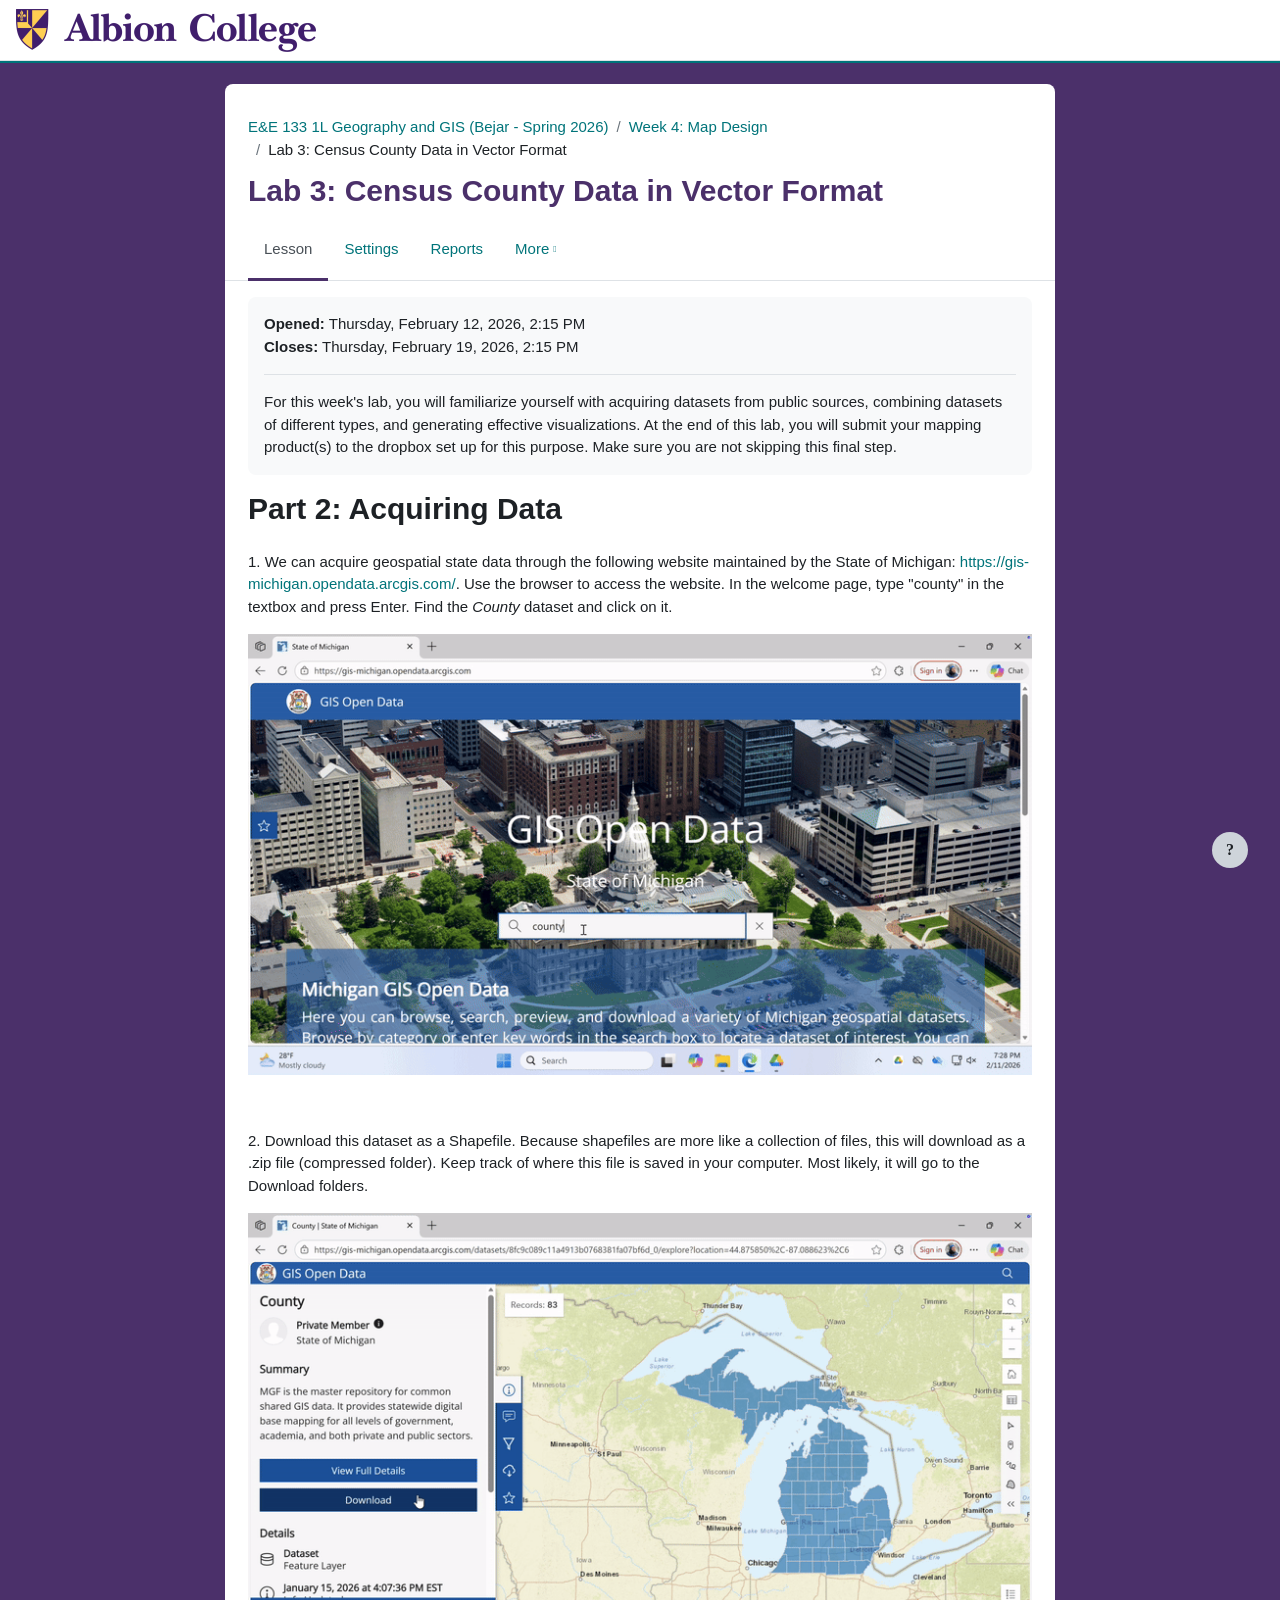
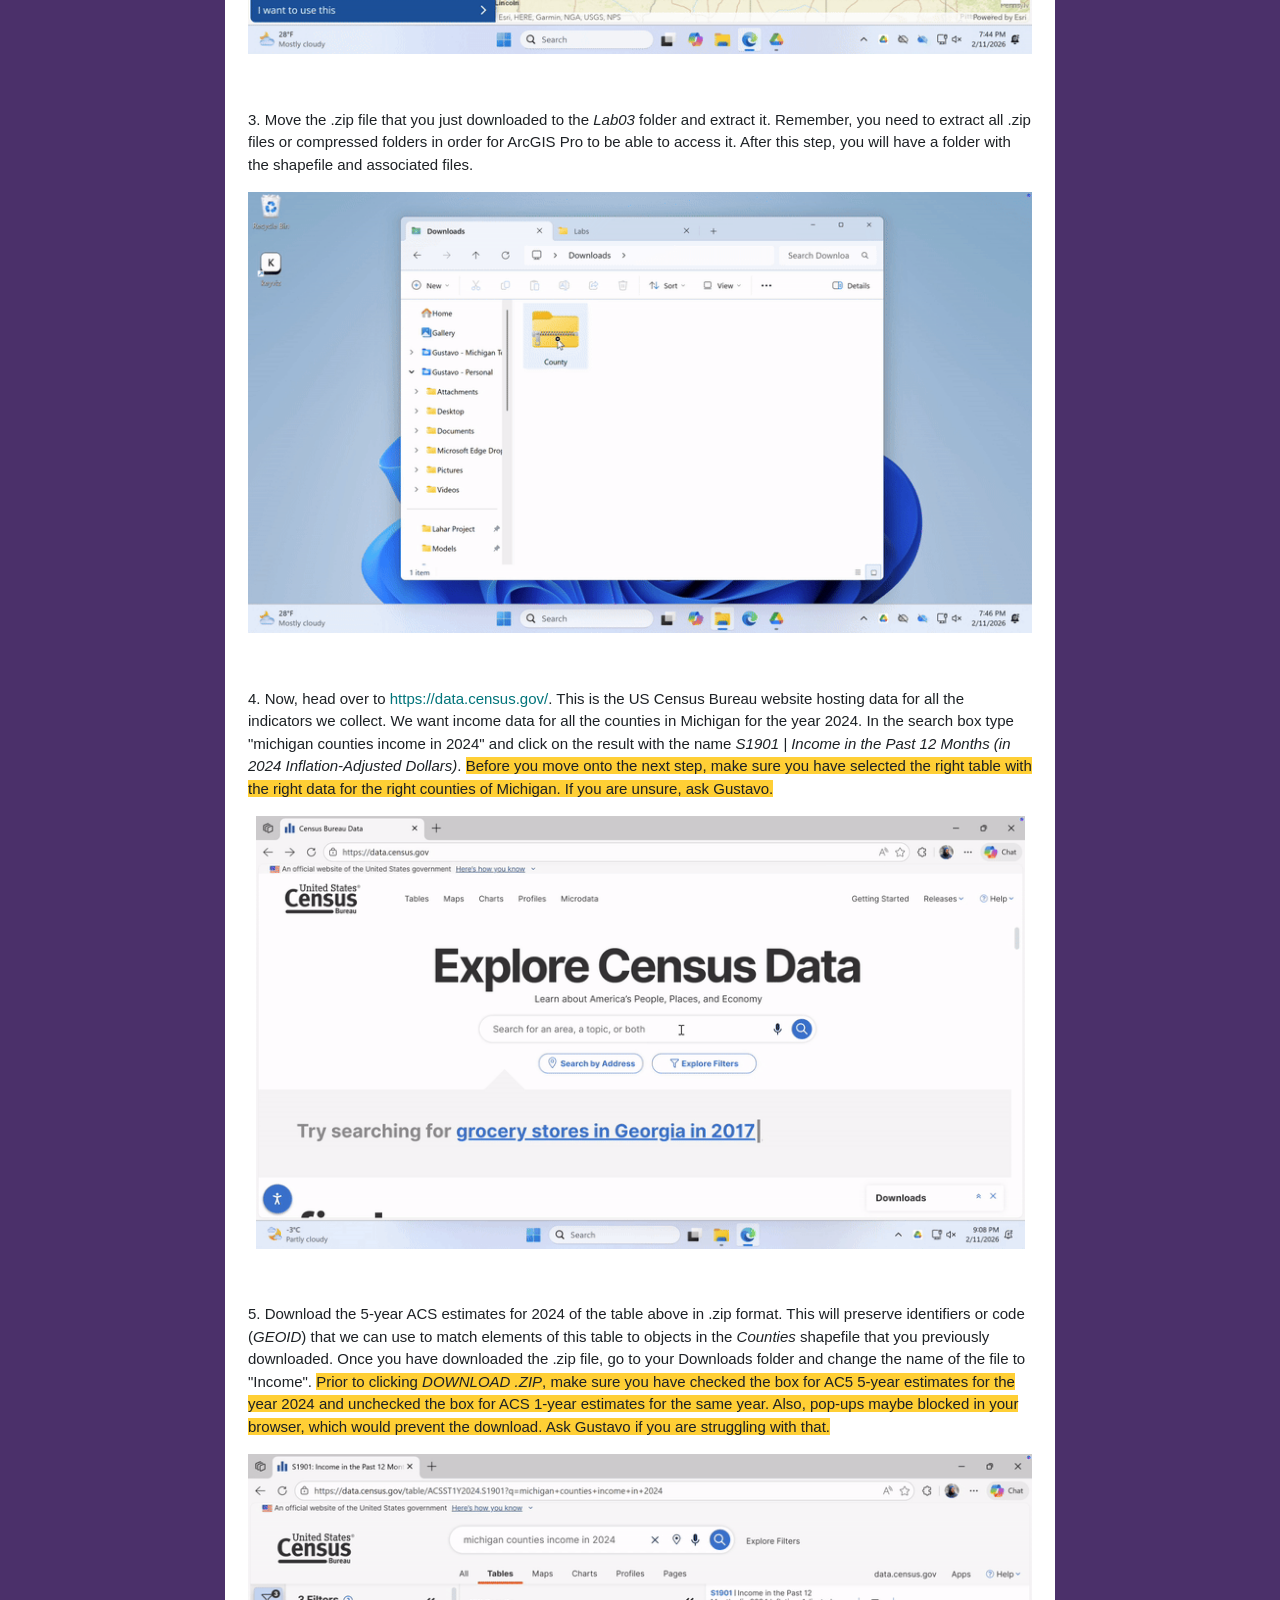
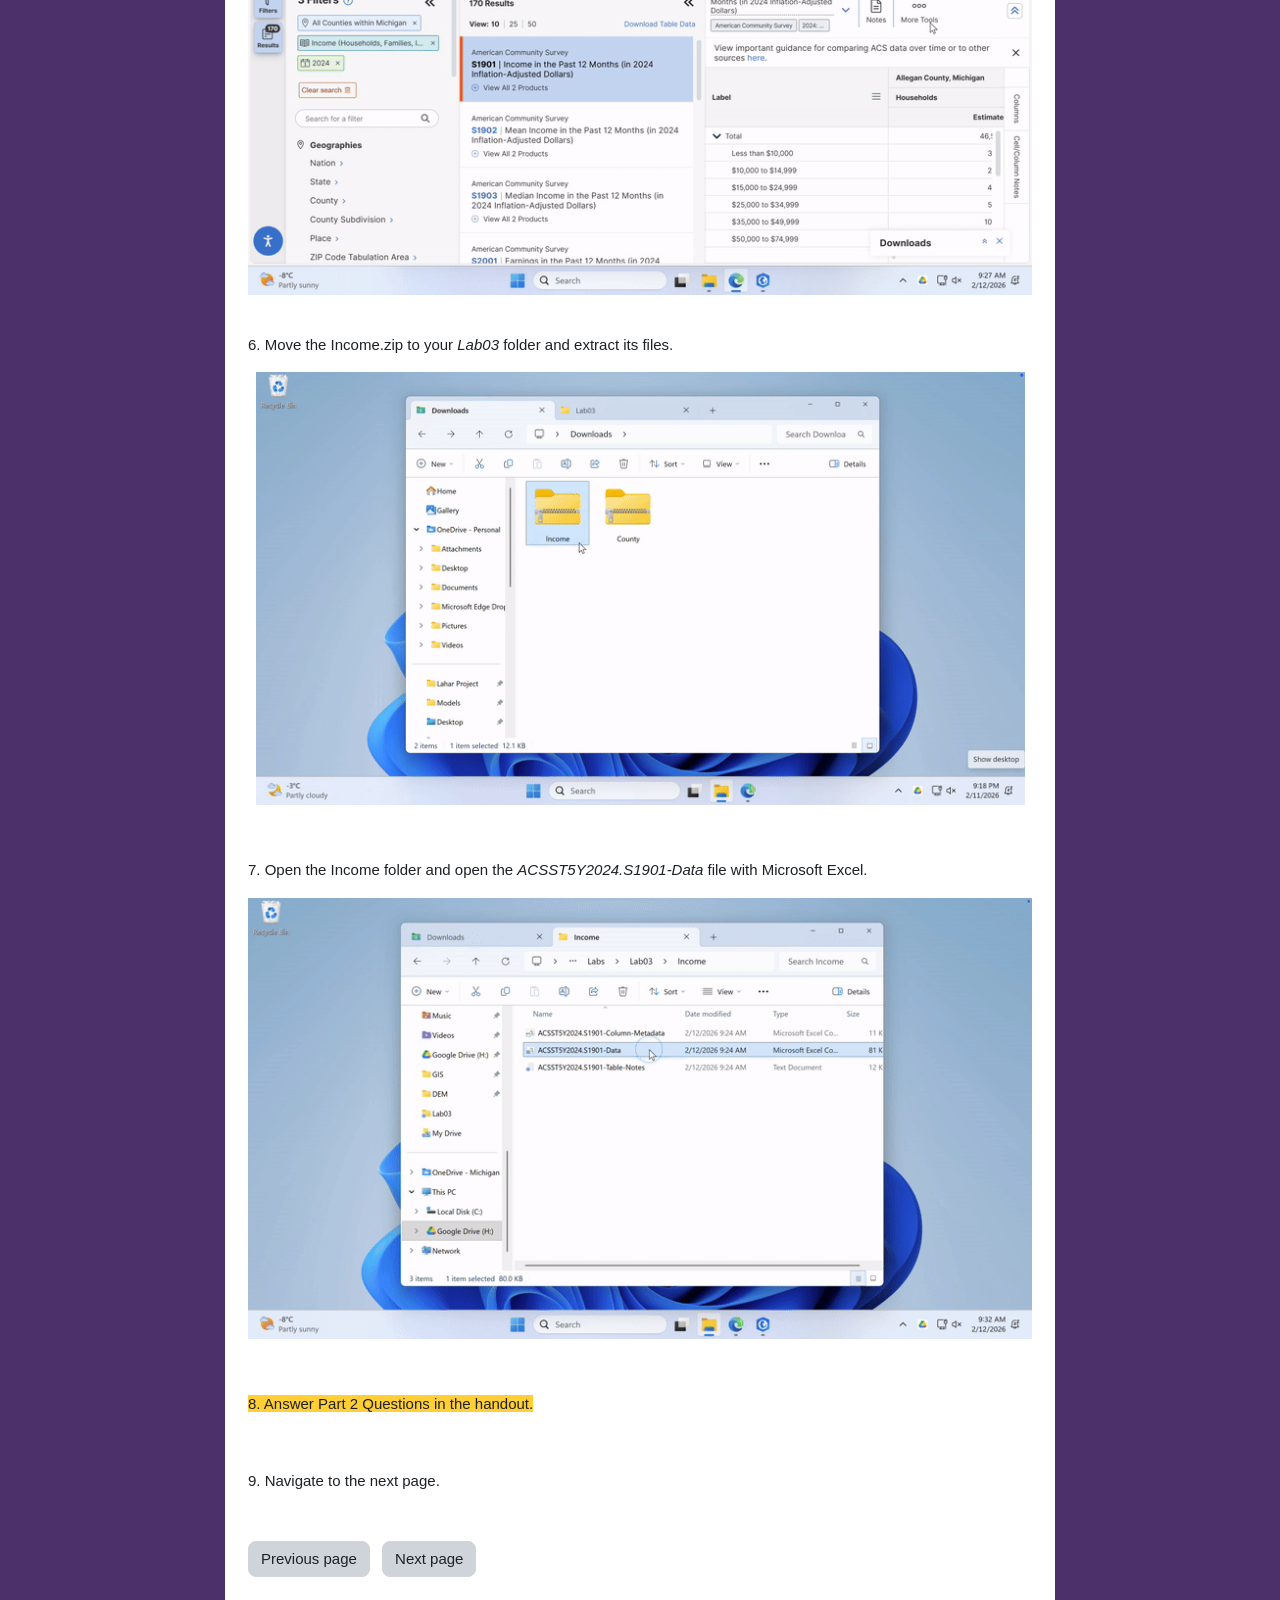
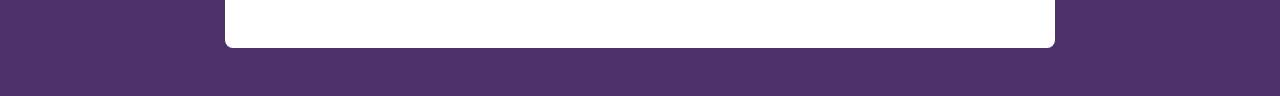
==== commit c05aaf12: "Fixed sample assignment files" ====
--- a/sample-assignment/index.html
+++ b/sample-assignment/index.html
@@ -1,12 +1,12 @@
 <html dir="ltr" lang="en" xml:lang="en" class="yui3-js-enabled">
 
 <head>
-    <title>E&amp;E 133 1L (Bejar - Spring 2026): Lab 3: Census County Data in Vector Format: Edit | Albion College
-    </title>
+    <title>E&amp;E 133 1L (Bejar - Spring 2026): Lab 3: Census County Data in Vector Format: Part 2: Acquiring Data |
+        Albion College</title>
     <link rel="shortcut icon" href="https://courses.albion.edu/theme/image.php/boost/theme/1770996211/favicon">
     <meta http-equiv="Content-Type" content="text/html; charset=utf-8">
     <meta name="keywords"
-        content="moodle, E&amp;E 133 1L (Bejar - Spring 2026): Lab 3: Census County Data in Vector Format: Edit | Albion College">
+        content="moodle, E&amp;E 133 1L (Bejar - Spring 2026): Lab 3: Census County Data in Vector Format: Part 2: Acquiring Data | Albion College">
     <link rel="stylesheet" type="text/css" href="theme/yui_combo.php">
     <link rel="stylesheet" type="text/css" href="theme/styles.php/boost/1770996211_1/all">
 
@@ -20,8 +20,8 @@
         src="lib/javascript.php/1770996211/lib/jquery/jquery_3.7.1.min.js"></script>
 </head>
 
-<body id="page-mod-lesson-edit"
-    class="format-topics limitedwidth path-mod path-mod-lesson chrome dir-ltr lang-en_us yui-skin-sam yui3-skin-sam courses-albion-edu pagelayout-incourse course-17602 context-818056 cmid-650491 cm-type-lesson category-144 theme uses-drawers jsenabled">
+<body id="page-mod-lesson-view"
+    class="format-topics limitedwidth  path-mod path-mod-lesson chrome dir-ltr lang-en_us yui-skin-sam yui3-skin-sam courses-albion-edu pagelayout-incourse course-17602 context-818056 cmid-650491 cm-type-lesson category-144 theme uses-drawers jsenabled">
     <div class="toast-wrapper mx-auto py-0 fixed-top" role="status" aria-live="polite"></div>
     <div id="page-wrapper" class="d-print-block">
 
@@ -38,7 +38,8 @@
         <nav class="navbar fixed-top navbar-light bg-white navbar-expand" aria-label="Site navigation">
             <div class="container-fluid">
                 <button class="navbar-toggler aabtn d-block d-md-none px-1 my-1 border-0" data-toggler="drawers"
-                    data-action="toggle" data-target="theme_boost-drawers-primary">
+                    data-action="toggle" data-target="theme_boost-drawers-primary" data-disabled-toggle="undefined"
+                    data-restore-tooltip-on-blur="true">
                     <span class="navbar-toggler-icon"></span>
                     <span class="sr-only">Side panel</span>
                 </button>
@@ -55,10 +56,96 @@
 
                 </ul>
 
-
             </div>
         </nav>
 
+
+        <div class="drawer drawer-left drawer-primary d-print-none" data-region="fixed-drawer"
+            id="theme_boost-drawers-primary" data-preference="" data-state="show-drawer-primary" data-forceopen="0"
+            data-close-on-resize="1" aria-hidden="true">
+            <div class="drawerheader">
+                <button class="btn drawertoggle icon-no-margin hidden" data-toggler="drawers" data-action="closedrawer"
+                    data-target="theme_boost-drawers-primary" data-toggle="tooltip" data-placement="right"
+                    title="Close drawer" data-aria-hidden-tab-index="" tabindex="-1">
+                    <i class="icon fa fa-xmark fa-fw " aria-hidden="true"></i>
+                </button>
+                <a href="https://courses.albion.edu/my/courses.php" title="Albion College" data-region="site-home-link"
+                    class="aabtn text-reset d-flex align-items-center py-1 h-100 d-md-none"
+                    data-aria-hidden-tab-index="" tabindex="-1">
+                    <img src="pluginfile.php/1/core_admin/logocompact/300x300/1770996211/albion_2_20color.png"
+                        class="logo py-1 h-100" alt="Albion College">
+
+                </a>
+                <div class="drawerheadercontent hidden">
+
+                </div>
+            </div>
+            <div class="drawercontent drag-container" data-usertour="scroller">
+                <div class="list-group">
+                    <a href="https://courses.albion.edu/?redirect=0" class="list-group-item list-group-item-action  "
+                        data-aria-hidden-tab-index="" tabindex="-1">
+                        Home
+                    </a>
+                    <a href="https://courses.albion.edu/my/" class="list-group-item list-group-item-action  "
+                        data-aria-hidden-tab-index="" tabindex="-1">
+                        Dashboard
+                    </a>
+                    <a href="https://courses.albion.edu/my/courses.php" class="list-group-item list-group-item-action  "
+                        data-aria-hidden-tab-index="" tabindex="-1">
+                        My courses
+                    </a>
+                    <a id="drop-down-1" href="#"
+                        class="list-group-item list-group-item-action icons-collapse-expand collapsed d-flex"
+                        data-toggle="collapse" data-target="#drop-down-menu-1" aria-expanded="false"
+                        aria-controls="drop-down-menu-1" data-aria-hidden-tab-index="" tabindex="-1">
+                        Campus Links
+                        <span class="ms-auto expanded-icon icon-no-margin mx-2">
+                            <i class="icon fa fa-chevron-down fa-fw " aria-hidden="true"></i>
+                            <span class="sr-only">
+                                Collapse
+                            </span>
+                        </span>
+                        <span class="ms-auto collapsed-icon icon-no-margin mx-2">
+                            <i class="icon fa fa-chevron-right fa-fw " aria-hidden="true"></i>
+                            <span class="sr-only">
+                                Expand
+                            </span>
+                        </span>
+                    </a>
+                    <div class="collapse list-group-item p-0 border-0" role="menu" id="drop-down-menu-1"
+                        aria-labelledby="drop-down-1">
+                        <a href="https://albion.edu/ " target="_blank"
+                            class="ps-5 bg-light list-group-item list-group-item-action" data-aria-hidden-tab-index=""
+                            tabindex="-1">Albion Home</a>
+                        <a href="https://www.albion.edu/offices/registrar/academic-calendar/" target="_blank"
+                            class="ps-5 bg-light list-group-item list-group-item-action" data-aria-hidden-tab-index=""
+                            tabindex="-1">Academic Calendar</a>
+                        <a href="https://today.albion.edu/ " target="_blank"
+                            class="ps-5 bg-light list-group-item list-group-item-action" data-aria-hidden-tab-index=""
+                            tabindex="-1">Albion Today</a>
+                        <a href="https://www.albion.edu/events/ " target="_blank"
+                            class="ps-5 bg-light list-group-item list-group-item-action" data-aria-hidden-tab-index=""
+                            tabindex="-1">Campus Events</a>
+                        <a href="https://library.albion.edu/" target="_blank"
+                            class="ps-5 bg-light list-group-item list-group-item-action" data-aria-hidden-tab-index=""
+                            tabindex="-1">Library</a>
+                        <a href="https://www.albion.edu/offices/cutler-center/accessibility-services/ " target="_blank"
+                            class="ps-5 bg-light list-group-item list-group-item-action" data-aria-hidden-tab-index=""
+                            tabindex="-1">Accessibility Services</a>
+                        <a href="https://www.albion.edu/offices/cutler-center/tutoring/ " target="_blank"
+                            class="ps-5 bg-light list-group-item list-group-item-action" data-aria-hidden-tab-index=""
+                            tabindex="-1">Peer Tutoring</a>
+                        <a href="https://www.albion.edu/offices/cutler-center/writing-consultations/ " target="_blank"
+                            class="ps-5 bg-light list-group-item list-group-item-action" data-aria-hidden-tab-index=""
+                            tabindex="-1">Writing Center Consultations</a>
+                        <a href="https://coursewebs.albion.edu/grade/report/overview/index.php"
+                            class="ps-5 bg-light list-group-item list-group-item-action" data-aria-hidden-tab-index=""
+                            tabindex="-1">View Grades</a>
+                    </div>
+                </div>
+
+            </div>
+        </div>
         <div class="drawer drawer-left d-print-none scrolled" data-region="fixed-drawer"
             id="theme_boost-drawers-courseindex" data-preference="drawer-open-index" data-state="show-drawer-left"
             data-forceopen="0" data-close-on-resize="0" aria-hidden="true">
@@ -1729,10 +1816,11 @@
         <div class="drawer drawer-right d-print-none" data-region="fixed-drawer" id="theme_boost-drawers-blocks"
             data-preference="drawer-open-block" data-state="show-drawer-right" data-forceopen=""
             data-close-on-resize="1" aria-hidden="true">
-            <div class="drawerheader">
+            <div class="drawerheader" id="yui_3_18_1_1_1771130433962_32">
                 <button class="btn drawertoggle icon-no-margin hidden" data-toggler="drawers" data-action="closedrawer"
-                    data-target="theme_boost-drawers-blocks" data-toggle="tooltip" data-placement="left"
-                    title="Close block drawer" data-aria-hidden-tab-index="" tabindex="-1">
+                    data-target="theme_boost-drawers-blocks" data-toggle="tooltip" data-placement="left" title=""
+                    data-original-title="Close block drawer" id="yui_3_18_1_1_1771130433962_31"
+                    data-aria-hidden-tab-index="" tabindex="-1">
                     <i class="icon fa fa-xmark fa-fw " aria-hidden="true"></i>
                 </button>
                 <a href="https://courses.albion.edu/my/courses.php" title="Albion College" data-region="site-home-link"
@@ -1880,10 +1968,9 @@
 
             </div>
         </div>
-        <div id="page" data-region="mainpage" data-usertour="scroller" class="drawers   drag-container">
+        <div id="page" data-region="mainpage" data-usertour="scroller" class="drawers drag-container">
             <div id="topofscroll" class="main-inner">
                 <div class="drawer-toggles d-flex">
-
                 </div>
                 <header id="page-header" class="header-maxwidth d-print-none">
                     <div class="w-100">
@@ -1906,10 +1993,9 @@
                                         </li>
 
                                         <li class="breadcrumb-item">
-                                            <a href="https://courses.albion.edu/mod/lesson/view.php?id=650491"
-                                                title="Lesson">
+                                            <span>
                                                 Lab 3: Census County Data in Vector Format
-                                            </a>
+                                            </span>
                                         </li>
                                     </ol>
                                 </nav>
@@ -1936,7 +2022,7 @@
                 </header>
                 <div class="secondary-navigation d-print-none">
                     <nav class="moremenu navigation observed">
-                        <ul id="moremenu-69914326d715c-nav-tabs" role="menubar" class="nav more-nav nav-tabs">
+                        <ul id="moremenu-69914e41dfaaf-nav-tabs" role="menubar" class="nav more-nav nav-tabs">
                             <li data-key="modulepage" class="nav-item" role="none" data-forceintomoremenu="false">
                                 <a role="menuitem" class="nav-link active active_tree_node "
                                     href="https://courses.albion.edu/mod/lesson/view.php?id=650491" aria-current="true"
@@ -1965,13 +2051,13 @@
                                 </a>
                             </li>
                             <li role="none" class="nav-item dropdown dropdownmoremenu" data-region="morebutton">
-                                <a class="dropdown-toggle nav-link " href="#" id="moremenu-dropdown-69914326d715c"
+                                <a class="dropdown-toggle nav-link " href="#" id="moremenu-dropdown-69914e41dfaaf"
                                     role="menuitem" data-toggle="dropdown" aria-haspopup="true" aria-expanded="false"
                                     tabindex="-1">
                                     More
                                 </a>
                                 <ul class="dropdown-menu dropdown-menu-left" data-region="moredropdown"
-                                    aria-labelledby="moremenu-dropdown-69914326d715c" role="menu">
+                                    aria-labelledby="moremenu-dropdown-69914e41dfaaf" role="menu">
                                     <li data-key="mod_lesson_useroverrides" class="nav-item" role="none"
                                         data-forceintomoremenu="true">
                                         <a role="menuitem" class="dropdown-item"
@@ -2028,244 +2114,135 @@
 
                             <span class="notifications" id="user-notifications"></span>
                             <span id="maincontent"></span>
-                            <div class="activity-header" data-for="page-activity-header"></div>
+                            <div class="activity-header" data-for="page-activity-header">
+                                <span class="sr-only">Completion requirements</span>
+                                <div data-region="activity-information"
+                                    data-activityname="Lab 3: Census County Data in Vector Format"
+                                    class="activity-information">
+
+
+                                    <div data-region="activity-dates" class="activity-dates">
+                                        <div>
+                                            <strong>Opened:</strong> Thursday, February 12, 2026, 2:15 PM
+                                        </div>
+                                        <div>
+                                            <strong>Closes:</strong> Thursday, February 19, 2026, 2:15 PM
+                                        </div>
+                                    </div>
+                                </div>
+                                <div class="activity-description" id="intro">
+                                    <div class="no-overflow">
+                                        <p dir="ltr" style="text-align: left;">For this week's lab, you will familiarize
+                                            yourself with acquiring datasets from public sources, combining datasets of
+                                            different types, and generating effective visualizations. At the end of this
+                                            lab, you will submit your mapping product(s) to the dropbox set up for this
+                                            purpose.
+                                            Make sure you are not skipping this final step.<br></p>
+                                    </div>
+                                </div>
+                            </div>
                             <div role="main">
-                                <div class="container-fluid tertiary-navigation">
-                                    <div class="row">
-                                        <div class="navitem">
-                                            <a class="btn btn-secondary"
-                                                href="https://courses.albion.edu/mod/lesson/view.php?id=650491">Back</a>
-                                        </div>
-                                        <div class="navitem">
-                                            <div class="urlselect">
-                                                <form method="post"
-                                                    action="https://courses.albion.edu/course/jumpto.php"
-                                                    class="d-flex flex-wrap align-items-center"
-                                                    id="mod_lesson_navigation_select">
-                                                    <input type="hidden" name="sesskey" value="QKSdjbCVOu">
-                                                    <label for="url_select69914326d3d9f11" class="sr-only">
-                                                        Display mode
-                                                    </label>
-                                                    <select id="url_select69914326d3d9f11"
-                                                        class="custom-select urlselect" name="jump">
-                                                        <option
-                                                            value="/mod/lesson/edit.php?id=650491&amp;mode=collapsed">
-                                                            Collapsed</option>
-                                                        <option value="/mod/lesson/edit.php?id=650491&amp;mode=full">
-                                                            Expanded</option>
-                                                    </select>
-                                                    <noscript>
-                                                        <input type="submit" class="btn btn-secondary ms-1" value="Go">
-                                                    </noscript>
-                                                </form>
-                                            </div>
-                                        </div>
-                                    </div>
-                                </div>
-                                <h2>Editing lesson</h2>
-                                <div class="box py-3 edit_pages_box">
-                                    <div class="box py-3 addlinks"><a
-                                            href="https://courses.albion.edu/mod/lesson/import.php?id=650491&amp;pageid=6303">Import
-                                            questions</a> |
-                                        <a
-                                            href="https://courses.albion.edu/mod/lesson/editpage.php?id=650491&amp;pageid=6303&amp;sesskey=QKSdjbCVOu&amp;qtype=21">Add
-                                            an end of branch</a> |
-                                        <a
-                                            href="https://courses.albion.edu/mod/lesson/editpage.php?id=650491&amp;pageid=6303&amp;sesskey=QKSdjbCVOu&amp;qtype=30">Add
-                                            a cluster</a> |
-                                        <a
-                                            href="https://courses.albion.edu/mod/lesson/editpage.php?id=650491&amp;pageid=6303&amp;sesskey=QKSdjbCVOu&amp;qtype=31">Add
-                                            an end of cluster</a> |
-                                        <a
-                                            href="https://courses.albion.edu/mod/lesson/editpage.php?id=650491&amp;pageid=6303&amp;qtype=20">Add
-                                            a content page</a> |
-                                        <a
-                                            href="https://courses.albion.edu/mod/lesson/editpage.php?id=650491&amp;pageid=6303">Add
-                                            a question page here</a>
-                                    </div>
-                                    <div>
-                                        <div class="table-responsive">
-                                            <table class="generaltable boxaligncenter" width="100%" cellpadding="5px"
-                                                cellspacing="0">
-                                                <thead>
-                                                    <tr>
-                                                        <th class="header c0 lastcol"
-                                                            style="text-align:right;text-align:center" colspan="2"
-                                                            scope="col"><a id="lesson-6304"></a>Part 3: Preparing the
-                                                            Income Data
-                                                        </th>
-                                                    </tr>
-                                                </thead>
-                                                <tbody>
-                                                    <tr class="">
-                                                        <td class="cell c0 lastcol"
-                                                            style="text-align:right;text-align:left" colspan="2">
-                                                            <div class="no-overflow">
-                                                                <p dir="ltr" style="text-align: left;">1. First, we need
-                                                                    to do a few things to this .csv file in order for it
-                                                                    to work. This requires some Excel manipulation of
-                                                                    the data. We have to make sure that this Excel file
-                                                                    and the shapefile with Michigan counties can talk to
-                                                                    each other. For that, we will associated the GEO_ID
-                                                                    column in the Excel file with an identifier in the
-                                                                    shapefile. First, let's go ahead and remove the
-                                                                    second column in the Excel file. This is extra
-                                                                    information can be make our process break. For this,
-                                                                    right-click on row number and select
-                                                                    <em>Delete.</em>
-                                                                </p>
-                                                                <p dir="ltr" style="text-align: left;"><img
-                                                                        src="pluginfile.php/818056/mod_lesson/page_contents/6304/screenrecording2026_02_12at09.36.55_ezgif.com_video_to_gif_converter.gif"
-                                                                        alt="" role="presentation"
-                                                                        class="img-fluid"><br></p>
-                                                                <p dir="ltr" style="text-align: left;"><br></p>
-                                                                <p dir="ltr" style="text-align: left;">2. Next, we only
-                                                                    need the last three digits of the <em>GEO_ID</em>
-                                                                    column. We are going to use Excel functions to
-                                                                    select only those last three digits automatically
-                                                                    for all 83 rows in this table. For this, first
-                                                                    insert an empty column by right-clicking on the B
-                                                                    column name and then selecting <em>Insert</em>.</p>
-                                                                <p dir="ltr" style="text-align: left;"><img
-                                                                        src="pluginfile.php/818056/mod_lesson/page_contents/6304/screenrecording2026_02_12at09.40.15_ezgif.com_video_to_gif_converter.gif"
-                                                                        alt="" role="presentation"
-                                                                        class="img-fluid"><br></p>
-                                                                <p dir="ltr" style="text-align: left;"><br></p>
-                                                                <p dir="ltr" style="text-align: left;">3. At the top of
-                                                                    the column, add the name "GEO_ID2".</p>
-                                                                <p dir="ltr" style="text-align: left;"><img
-                                                                        src="pluginfile.php/818056/mod_lesson/page_contents/6304/screenrecording2026_02_12at09.41.59_ezgif.com_video_to_gif_converter.gif"
-                                                                        alt="" role="presentation"
-                                                                        class="img-fluid"><br></p>
-                                                                <p dir="ltr" style="text-align: left;"><br></p>
-                                                                <p dir="ltr" style="text-align: left;">4. Name, use the
-                                                                    function =RIGHT() to select the first digits of all
-                                                                    rows in the <em>GEO_ID</em>&nbsp;column. For this,
-                                                                    type "=RIGHT(A2, 3)"<em>&nbsp;</em>in the cell under
-                                                                    <em>GEO_ID2 </em>and press Enter. This function goes
-                                                                    to cell A2 (column A, row 2), reads its value, and
-                                                                    returns the three characters counted from the right.
-                                                                    The value <em>001</em> should appear.
-                                                                </p>
-                                                                <p dir="ltr" style="text-align: left;"><img
-                                                                        src="pluginfile.php/818056/mod_lesson/page_contents/6304/screenrecording2026_02_12at09.47.15_ezgif.com_video_to_gif_converter.gif"
-                                                                        alt="" role="presentation"
-                                                                        class="img-fluid"><br></p>
-                                                                <p dir="ltr" style="text-align: left;"><br></p>
-                                                                <p dir="ltr" style="text-align: left;">5. Select the
-                                                                    cell that you just filled with the function (the one
-                                                                    with <em>001</em>). See the little green square in
-                                                                    the bottom right corner of that cell? Double-click
-                                                                    it. This will apply the function for all the cells
-                                                                    below while making sure that they take the
-                                                                    respective value of <em>GEO_ID </em>as it moves
-                                                                    down. If you did this correctly, the column will
-                                                                    populate with odd numbers from 001 to 165.</p>
-                                                                <p dir="ltr" style="text-align: left;"><img
-                                                                        src="pluginfile.php/818056/mod_lesson/page_contents/6304/screenrecording2026_02_12at09.50.58_ezgif.com_video_to_gif_converter.gif"
-                                                                        alt="" role="presentation"
-                                                                        class="img-fluid"><br></p>
-                                                                <p dir="ltr" style="text-align: left;"><br></p>
-                                                                <p dir="ltr" style="text-align: left;">6. Select the
-                                                                    whole <em>GEO_ID2</em>&nbsp;column by clicking on
-                                                                    the column name (should B). Then, change the input
-                                                                    format to Text. This makes sure that in ArcGIS Pro
-                                                                    we compare text to text, instead of text to numbers.
-                                                                    ArcGIS Pro prefers to compare apples to apples and
-                                                                    not apples to oranges.</p>
-                                                                <p dir="ltr" style="text-align: left;"><img
-                                                                        src="pluginfile.php/818056/mod_lesson/page_contents/6304/screenrecording2026_02_12at09.55.11_ezgif.com_video_to_gif_converter.gif"
-                                                                        alt="" role="presentation"
-                                                                        class="img-fluid"><br></p>
-                                                                <p dir="ltr" style="text-align: left;"><br></p>
-                                                                <p dir="ltr" style="text-align: left;">7. Now, let's
-                                                                    make sure to save this table as an Excel file.
-                                                                    Currently, the table is saved as a .csv file, which
-                                                                    does not preserve the Text formatting we applied in
-                                                                    the previous step. For this, go to the File ribbon
-                                                                    and click Save As. <span class=""
-                                                                        style="background-color: rgb(255, 207, 53);">M</span><span
-                                                                        class=""
-                                                                        style="background-color: rgb(255, 207, 53);">ake
-                                                                        sure you are selecting Save As and not the plain
-                                                                        Save option, otherwise, you will maintain the
-                                                                        .csv format and lose your progress.<span
-                                                                            class=""
-                                                                            style="background-color: rgb(255, 255, 255);">&nbsp;Save
-                                                                            the file in your lab folder and call it
-                                                                            <em>IncomeData</em>. <span class=""
-                                                                                style="background-color: rgb(255, 207, 53);">Make
-                                                                                sure you save it as an Excel Workbook
-                                                                                (.xlsx) or you will lose your
-                                                                                progress</span>.</span></span></p>
-                                                                <p dir="ltr" style="text-align: left;"><img
-                                                                        src="pluginfile.php/818056/mod_lesson/page_contents/6304/screenrecording2026_02_12at09.59.00_ezgif.com_video_to_gif_converter.gif"
-                                                                        alt="" role="presentation"
-                                                                        class="img-fluid"><br></p>
-                                                                <p dir="ltr" style="text-align: left;"><br></p>
-                                                                <p dir="ltr" style="text-align: left;"><span class=""
-                                                                        style="background-color: rgb(255, 207, 53);">8.
-                                                                        Answer Part 3 Questions in the handout.</span>
-                                                                </p>
-                                                                <p dir="ltr" style="text-align: left;"><br></p>
-                                                                <p dir="ltr" style="text-align: left;">9. Navigate to
-                                                                    the next page.</p>
-                                                            </div>
-                                                        </td>
-                                                    </tr>
-                                                    <tr class="">
-                                                        <td class="cell c0 lastcol"
-                                                            style="text-align:right;text-align:center" colspan="2">
-                                                            <strong>Content</strong>
-                                                        </td>
-                                                    </tr>
-                                                    <tr class="">
-                                                        <td class="cell c0" style="text-align:right;"><label>Content
-                                                                1</label>: </td>
-                                                        <td class="cell c1 lastcol" style="text-align:left;">Previous
-                                                            page</td>
-                                                    </tr>
-                                                    <tr class="">
-                                                        <td class="cell c0" style="text-align:right;width:20%;">
-                                                            <label>Jump 1</label>:
-                                                        </td>
-                                                        <td class="cell c1 lastcol" style="text-align:left;">Previous
-                                                            page</td>
-                                                    </tr>
-                                                    <tr class="">
-                                                        <td class="cell c0" style="text-align:right;"><label>Content
-                                                                2</label>: </td>
-                                                        <td class="cell c1 lastcol" style="text-align:left;">Next page
-                                                        </td>
-                                                    </tr>
-                                                    <tr class="lastrow">
-                                                        <td class="cell c0" style="text-align:right;"><label>Jump
-                                                                2</label>: </td>
-                                                        <td class="cell c1 lastcol" style="text-align:left;">Next page
-                                                        </td>
-                                                    </tr>
-                                                </tbody>
-                                            </table>
-                                        </div>
-                                    </div>
-                                    <div class="box py-3 addlinks"><a
-                                            href="https://courses.albion.edu/mod/lesson/import.php?id=650491&amp;pageid=6304">Import
-                                            questions</a> |
-                                        <a
-                                            href="https://courses.albion.edu/mod/lesson/editpage.php?id=650491&amp;pageid=6304&amp;sesskey=QKSdjbCVOu&amp;qtype=21">Add
-                                            an end of branch</a> |
-                                        <a
-                                            href="https://courses.albion.edu/mod/lesson/editpage.php?id=650491&amp;pageid=6304&amp;sesskey=QKSdjbCVOu&amp;qtype=30">Add
-                                            a cluster</a> |
-                                        <a
-                                            href="https://courses.albion.edu/mod/lesson/editpage.php?id=650491&amp;pageid=6304&amp;sesskey=QKSdjbCVOu&amp;qtype=31">Add
-                                            an end of cluster</a> |
-                                        <a
-                                            href="https://courses.albion.edu/mod/lesson/editpage.php?id=650491&amp;pageid=6304&amp;qtype=20">Add
-                                            a content page</a> |
-                                        <a
-                                            href="https://courses.albion.edu/mod/lesson/editpage.php?id=650491&amp;pageid=6304">Add
-                                            a question page here</a>
+                                <h2>Part 2: Acquiring Data</h2>
+                                <div class="box py-3 contents">
+                                    <div class="no-overflow">
+                                        <p dir="ltr" style="text-align: left;">1. We can acquire geospatial state data
+                                            through the following website maintained by the State of Michigan:&nbsp;<a
+                                                href="https://gis-michigan.opendata.arcgis.com/">https://gis-michigan.opendata.arcgis.com/</a>.
+                                            Use the browser to access the website. In the welcome page, type "county" in
+                                            the textbox and press Enter. Find the <em>County</em>&nbsp;dataset and click
+                                            on it.</p>
+                                        <p dir="ltr" style="text-align: left;"><img
+                                                src="pluginfile.php/818056/mod_lesson/page_contents/6303/screenrecording2026_02_11at19.28.03_ezgif.com_video_to_gif_converter_2.gif"
+                                                alt="" role="presentation" class="img-fluid"><br></p>
+                                        <p dir="ltr" style="text-align: left;"><br></p>
+                                        <p dir="ltr" style="text-align: left;">2. Download this dataset as a Shapefile.
+                                            Because shapefiles are more like a collection of files, this will download
+                                            as a .zip file (compressed folder). Keep track of where this file is saved
+                                            in your computer. Most likely, it will go to the Download folders.</p>
+                                        <p dir="ltr" style="text-align: left;"><img
+                                                src="pluginfile.php/818056/mod_lesson/page_contents/6303/screenrecording2026_02_11at19.44.11_ezgif.com_video_to_gif_converter.gif"
+                                                alt="" role="presentation" class="img-fluid"><br></p>
+                                        <p dir="ltr" style="text-align: left;"><br></p>
+                                        <p dir="ltr" style="text-align: left;">3. Move the .zip file that you just
+                                            downloaded to the <em>Lab03</em>&nbsp;folder and extract it. Remember, you
+                                            need to extract all .zip files or compressed folders in order for ArcGIS Pro
+                                            to be able to access it. After this step, you will have a folder with the
+                                            shapefile and associated files.</p>
+                                        <p dir="ltr" style="text-align: left;"><img
+                                                src="pluginfile.php/818056/mod_lesson/page_contents/6303/screenrecording2026_02_11at19.46.27_ezgif.com_video_to_gif_converter.gif"
+                                                alt="" role="presentation" class="img-fluid"><br></p>
+                                        <p dir="ltr" style="text-align: left;"><br></p>
+                                        <p dir="ltr" style="text-align: left;">4. Now, head over to&nbsp;<a
+                                                href="https://data.census.gov/">https://data.census.gov/</a>. This is
+                                            the US Census Bureau website hosting data for all the indicators we collect.
+                                            We want income data for all the counties in Michigan for the year 2024. In
+                                            the search box type "michigan counties income in 2024" and click on the
+                                            result with the name <em>S1901 | Income in the Past 12 Months (in 2024
+                                                Inflation-Adjusted Dollars)</em>. <span class=""
+                                                style="background-color: rgb(255, 207, 53);">Before you move onto the
+                                                next step, make sure you have selected the right table with the right
+                                                data for the right counties of Michigan. If you are unsure, ask
+                                                Gustavo.</span></p>
+                                        <p dir="ltr" style="text-align: left;"><img
+                                                src="pluginfile.php/818056/mod_lesson/page_contents/6303/pending_screenrecording2026_02_11at21.08.20_ezgif.com_video_to_gif_converter.gif"
+                                                alt="" width="800" height="450" role="presentation"
+                                                class="img-fluid atto_image_button_text-bottom"><br></p>
+                                        <p dir="ltr" style="text-align: left;"><br></p>
+                                        <p dir="ltr" style="text-align: left;">5. Download the 5-year ACS estimates for
+                                            2024 of the table above in .zip format. This will preserve identifiers or
+                                            code (<em>GEOID</em>) that we can use to match elements of this table to
+                                            objects in the <em>Counties</em>&nbsp;shapefile that you previously
+                                            downloaded. Once you have downloaded the .zip file, go to your Downloads
+                                            folder and change the name of the file to "Income". <span class=""
+                                                style="background-color: rgb(255, 207, 53);">Prior to clicking
+                                            </span><em><span class=""
+                                                    style="background-color: rgb(255, 207, 53);">DOWNLOAD
+                                                    .ZIP</span></em><span class=""
+                                                style="background-color: rgb(255, 207, 53);">, make sure you have
+                                                checked the box for AC5 5-year estimates for the year 2024 and unchecked
+                                                the box for ACS 1-year estimates for the same year. Also, pop-ups maybe
+                                                blocked in your browser, which would prevent the download. Ask Gustavo
+                                                if you are struggling with that.</span></p><img
+                                            src="pluginfile.php/818056/mod_lesson/page_contents/6303/screenrecording2026_02_12at09.27.41_ezgif.com_video_to_gif_converter.gif"
+                                            alt="" role="presentation" class="img-fluid"><br>
+                                        <p><br></p>
+                                        <p>6. Move the Income.zip to your <em>Lab03</em>&nbsp;folder and extract its
+                                            files.</p>
+                                        <p><img src="pluginfile.php/818056/mod_lesson/page_contents/6303/screenrecording2026_02_11at21.18.21_ezgif.com_video_to_gif_converter.gif"
+                                                alt="" width="800" height="450" role="presentation"
+                                                class="img-fluid atto_image_button_text-bottom"><br></p>
+                                        <p><br></p>
+                                        <p>7. Open the Income folder and open
+                                            the&nbsp;<em>ACSST5Y2024.S1901-Data</em>&nbsp;file with Microsoft Excel.</p>
+                                        <p><img src="pluginfile.php/818056/mod_lesson/page_contents/6303/screenrecording2026_02_12at09.32.17_ezgif.com_video_to_gif_converter.gif"
+                                                alt="" role="presentation" class="img-fluid"><br></p>
+                                        <p><br></p>
+                                        <p><span class="" style="background-color: rgb(255, 207, 53);">8. Answer Part 2
+                                                Questions in the handout.</span></p>
+                                        <p><br></p>
+                                        <p>9. Navigate to the next page.</p>
+                                    </div>
+                                </div>
+                                <div class="box py-3 branchbuttoncontainer horizontal">
+                                    <div class="singlebutton">
+                                        <form method="post" action="https://courses.albion.edu/mod/lesson/continue.php">
+                                            <input type="hidden" name="id" value="650491">
+                                            <input type="hidden" name="pageid" value="6303">
+                                            <input type="hidden" name="sesskey" value="QKSdjbCVOu">
+                                            <input type="hidden" name="jumpto" value="-40">
+                                            <button type="submit" class="btn btn-secondary"
+                                                id="single_button69914e41daa551">Previous page</button>
+                                        </form>
+                                    </div>
+                                    <div class="singlebutton">
+                                        <form method="post" action="https://courses.albion.edu/mod/lesson/continue.php">
+                                            <input type="hidden" name="id" value="650491">
+                                            <input type="hidden" name="pageid" value="6303">
+                                            <input type="hidden" name="sesskey" value="QKSdjbCVOu">
+                                            <input type="hidden" name="jumpto" value="-1">
+                                            <button type="submit" class="btn btn-secondary"
+                                                id="single_button69914e41daa552">Next page</button>
+                                        </form>
                                     </div>
                                 </div>
                             </div>
@@ -2279,10 +2256,14 @@
 
             <footer id="page-footer" class="footer-popover bg-white">
                 <div data-region="footer-container-popover">
+                    <button class="btn btn-icon bg-secondary icon-no-margin btn-footer-popover"
+                        data-action="footer-popover" aria-label="Show footer" data-original-title="" title="">
+                        <i class="icon fa fa-question fa-fw " aria-hidden="true"></i>
+                    </button>
                 </div>
                 <div class="footer-content-popover container" data-region="footer-content-popover">
                     <div class="footer-section p-3 border-bottom">
-                        <div class="footer-support-link"><a href="http://docs.moodle.org/405/en_us/mod/lesson/edit"
+                        <div class="footer-support-link"><a href="http://docs.moodle.org/405/en_us/mod/lesson/view"
                                 target="_blank"><i class="icon fa fa-book fa-fw " aria-hidden="true"></i>Documentation
                                 for this page<i
                                     class="icon fa fa-arrow-up-right-from-square fa-fw fa fa-externallink fa-fw"
@@ -2334,9 +2315,9 @@
                 </div>
             </footer>
         </div>
-        <div id="drawer-69914326da0bc69914326d3d9f10" class=" drawer bg-white hidden" aria-hidden="true"
+        <div id="drawer-69914e41e34e169914e41daa5512" class=" drawer bg-white hidden" aria-hidden="true"
             data-region="right-hand-drawer" role="region" tabindex="0">
-            <div id="message-drawer-69914326da0bc69914326d3d9f10" class="message-app" data-region="message-drawer"
+            <div id="message-drawer-69914e41e34e169914e41daa5512" class="message-app" data-region="message-drawer"
                 role="region">
                 <h2 class="sr-only">Messaging</h2>
                 <div class="closewidget text-end pe-2">
@@ -2502,19 +2483,19 @@
                             <div class="p-3 border-bottom">
                                 <ul class="nav nav-pills nav-fill" role="tablist">
                                     <li class="nav-item">
-                                        <a id="contacts-tab-69914326da0bc69914326d3d9f10" class="nav-link active"
-                                            href="#contacts-tab-panel-69914326da0bc69914326d3d9f10" data-toggle="tab"
+                                        <a id="contacts-tab-69914e41e34e169914e41daa5512" class="nav-link active"
+                                            href="#contacts-tab-panel-69914e41e34e169914e41daa5512" data-toggle="tab"
                                             data-action="show-contacts-section" role="tab"
-                                            aria-controls="contacts-tab-panel-69914326da0bc69914326d3d9f10"
+                                            aria-controls="contacts-tab-panel-69914e41e34e169914e41daa5512"
                                             aria-selected="true">
                                             Contacts
                                         </a>
                                     </li>
                                     <li class="nav-item">
-                                        <a id="requests-tab-69914326da0bc69914326d3d9f10" class="nav-link"
-                                            href="#requests-tab-panel-69914326da0bc69914326d3d9f10" data-toggle="tab"
+                                        <a id="requests-tab-69914e41e34e169914e41daa5512" class="nav-link"
+                                            href="#requests-tab-panel-69914e41e34e169914e41daa5512" data-toggle="tab"
                                             data-action="show-requests-section" role="tab"
-                                            aria-controls="requests-tab-panel-69914326da0bc69914326d3d9f10"
+                                            aria-controls="requests-tab-panel-69914e41e34e169914e41daa5512"
                                             aria-selected="false">
                                             Requests
                                             <span class="badge bg-primary text-white ms-2 hidden"
@@ -2529,8 +2510,8 @@
                             <div class="tab-content d-flex flex-column h-100">
                                 <div class="tab-pane fade show active h-100 lazy-load-list" aria-live="polite"
                                     data-region="lazy-load-list" data-user-id="11160"
-                                    id="contacts-tab-panel-69914326da0bc69914326d3d9f10" data-section="contacts"
-                                    role="tabpanel" aria-labelledby="contacts-tab-69914326da0bc69914326d3d9f10">
+                                    id="contacts-tab-panel-69914e41e34e169914e41daa5512" data-section="contacts"
+                                    role="tabpanel" aria-labelledby="contacts-tab-69914e41e34e169914e41daa5512">
 
                                     <div class="hidden text-center p-2" data-region="empty-message-container">
                                         No contacts
@@ -2550,8 +2531,8 @@
 
                                 <div class="tab-pane fade h-100 lazy-load-list" aria-live="polite"
                                     data-region="lazy-load-list" data-user-id="11160"
-                                    id="requests-tab-panel-69914326da0bc69914326d3d9f10" data-section="requests"
-                                    role="tabpanel" aria-labelledby="requests-tab-69914326da0bc69914326d3d9f10">
+                                    id="requests-tab-panel-69914e41e34e169914e41daa5512" data-section="requests"
+                                    role="tabpanel" aria-labelledby="requests-tab-69914e41e34e169914e41daa5512">
 
                                     <div class="hidden text-center p-2" data-region="empty-message-container">
                                         No contact requests
@@ -2979,7 +2960,7 @@
                     </div>
                     <div class="h-100 view-overview-body" aria-hidden="false" data-region="view-overview"
                         data-user-id="11160">
-                        <div id="message-drawer-view-overview-container-69914326da0bc69914326d3d9f10"
+                        <div id="message-drawer-view-overview-container-69914e41e34e169914e41daa5512"
                             class="d-flex flex-column h-100" style="overflow-y: auto">
 
 
@@ -2989,9 +2970,9 @@
                                     <button
                                         class="btn btn-link w-100 text-start p-1 p-sm-2 d-flex rounded-0 align-items-center overview-section-toggle collapsed"
                                         data-toggle="collapse"
-                                        data-target="#view-overview-favourites-target-69914326da0bc69914326d3d9f10"
+                                        data-target="#view-overview-favourites-target-69914e41e34e169914e41daa5512"
                                         aria-expanded="false"
-                                        aria-controls="view-overview-favourites-target-69914326da0bc69914326d3d9f10">
+                                        aria-controls="view-overview-favourites-target-69914e41e34e169914e41daa5512">
                                         <span class="collapsed-icon-container">
                                             <span class="dir-rtl-hide"><i class="icon fa fa-chevron-right fa-fw "
                                                     aria-hidden="true"></i></span>
@@ -3026,9 +3007,9 @@
                                 </div>
                                 <div class="collapse border-bottom  lazy-load-list" aria-live="polite"
                                     data-region="lazy-load-list" data-user-id="11160"
-                                    id="view-overview-favourites-target-69914326da0bc69914326d3d9f10"
+                                    id="view-overview-favourites-target-69914e41e34e169914e41daa5512"
                                     aria-labelledby="view-overview-favourites-toggle"
-                                    data-parent="#message-drawer-view-overview-container-69914326da0bc69914326d3d9f10">
+                                    data-parent="#message-drawer-view-overview-container-69914e41e34e169914e41daa5512">
 
                                     <div class="hidden text-center p-2" data-region="empty-message-container">
                                         <p class="text-muted mt-2">No starred conversations</p>
@@ -3059,9 +3040,9 @@
                                     <button
                                         class="btn btn-link w-100 text-start p-1 p-sm-2 d-flex rounded-0 align-items-center overview-section-toggle collapsed"
                                         data-toggle="collapse"
-                                        data-target="#view-overview-group-messages-target-69914326da0bc69914326d3d9f10"
+                                        data-target="#view-overview-group-messages-target-69914e41e34e169914e41daa5512"
                                         aria-expanded="false"
-                                        aria-controls="view-overview-group-messages-target-69914326da0bc69914326d3d9f10">
+                                        aria-controls="view-overview-group-messages-target-69914e41e34e169914e41daa5512">
                                         <span class="collapsed-icon-container">
                                             <span class="dir-rtl-hide"><i class="icon fa fa-chevron-right fa-fw "
                                                     aria-hidden="true"></i></span>
@@ -3096,9 +3077,9 @@
                                 </div>
                                 <div class="collapse border-bottom  lazy-load-list" aria-live="polite"
                                     data-region="lazy-load-list" data-user-id="11160"
-                                    id="view-overview-group-messages-target-69914326da0bc69914326d3d9f10"
+                                    id="view-overview-group-messages-target-69914e41e34e169914e41daa5512"
                                     aria-labelledby="view-overview-group-messages-toggle"
-                                    data-parent="#message-drawer-view-overview-container-69914326da0bc69914326d3d9f10">
+                                    data-parent="#message-drawer-view-overview-container-69914e41e34e169914e41daa5512">
 
                                     <div class="hidden text-center p-2" data-region="empty-message-container">
                                         <p class="text-muted mt-2">No group conversations</p>
@@ -3129,9 +3110,9 @@
                                     <button
                                         class="btn btn-link w-100 text-start p-1 p-sm-2 d-flex rounded-0 align-items-center overview-section-toggle collapsed"
                                         data-toggle="collapse"
-                                        data-target="#view-overview-messages-target-69914326da0bc69914326d3d9f10"
+                                        data-target="#view-overview-messages-target-69914e41e34e169914e41daa5512"
                                         aria-expanded="false"
-                                        aria-controls="view-overview-messages-target-69914326da0bc69914326d3d9f10">
+                                        aria-controls="view-overview-messages-target-69914e41e34e169914e41daa5512">
                                         <span class="collapsed-icon-container">
                                             <span class="dir-rtl-hide"><i class="icon fa fa-chevron-right fa-fw "
                                                     aria-hidden="true"></i></span>
@@ -3166,9 +3147,9 @@
                                 </div>
                                 <div class="collapse border-bottom  lazy-load-list" aria-live="polite"
                                     data-region="lazy-load-list" data-user-id="11160"
-                                    id="view-overview-messages-target-69914326da0bc69914326d3d9f10"
+                                    id="view-overview-messages-target-69914e41e34e169914e41daa5512"
                                     aria-labelledby="view-overview-messages-toggle"
-                                    data-parent="#message-drawer-view-overview-container-69914326da0bc69914326d3d9f10">
+                                    data-parent="#message-drawer-view-overview-container-69914e41e34e169914e41daa5512">
 
                                     <div class="hidden text-center p-2" data-region="empty-message-container">
                                         <p class="text-muted mt-2">No private conversations</p>
@@ -3258,18 +3239,18 @@
                                         <div class="custom-control custom-radio mb-2">
                                             <input type="radio" name="message_blocknoncontacts"
                                                 class="custom-control-input"
-                                                id="block-noncontacts-69914326da0bc69914326d3d9f10-1" value="1">
+                                                id="block-noncontacts-69914e41e34e169914e41daa5512-1" value="1">
                                             <label class="custom-control-label ms-2"
-                                                for="block-noncontacts-69914326da0bc69914326d3d9f10-1">
+                                                for="block-noncontacts-69914e41e34e169914e41daa5512-1">
                                                 My contacts only
                                             </label>
                                         </div>
                                         <div class="custom-control custom-radio mb-2">
                                             <input type="radio" name="message_blocknoncontacts"
                                                 class="custom-control-input"
-                                                id="block-noncontacts-69914326da0bc69914326d3d9f10-0" value="0">
+                                                id="block-noncontacts-69914e41e34e169914e41daa5512-0" value="0">
                                             <label class="custom-control-label ms-2"
-                                                for="block-noncontacts-69914326da0bc69914326d3d9f10-0">
+                                                for="block-noncontacts-69914e41e34e169914e41daa5512-0">
                                                 My contacts and anyone in my courses
                                             </label>
                                         </div>
@@ -3284,9 +3265,9 @@
                                 <div data-preference="entertosend">
                                     <div class="custom-control custom-switch">
                                         <input type="checkbox" class="custom-control-input"
-                                            id="enter-to-send-69914326da0bc69914326d3d9f10">
+                                            id="enter-to-send-69914e41e34e169914e41daa5512">
                                         <label class="custom-control-label"
-                                            for="enter-to-send-69914326da0bc69914326d3d9f10">
+                                            for="enter-to-send-69914e41e34e169914e41daa5512">
                                             Use enter to send
                                         </label>
                                     </div>
@@ -3541,6 +3522,7 @@
     <div id="yui3-css-stamp" style="position: absolute !important; visibility: hidden !important" class=""></div>
 
 
+    <div></div>
     <script src="js/inline_scripts.js"></script>
 </body>
 
